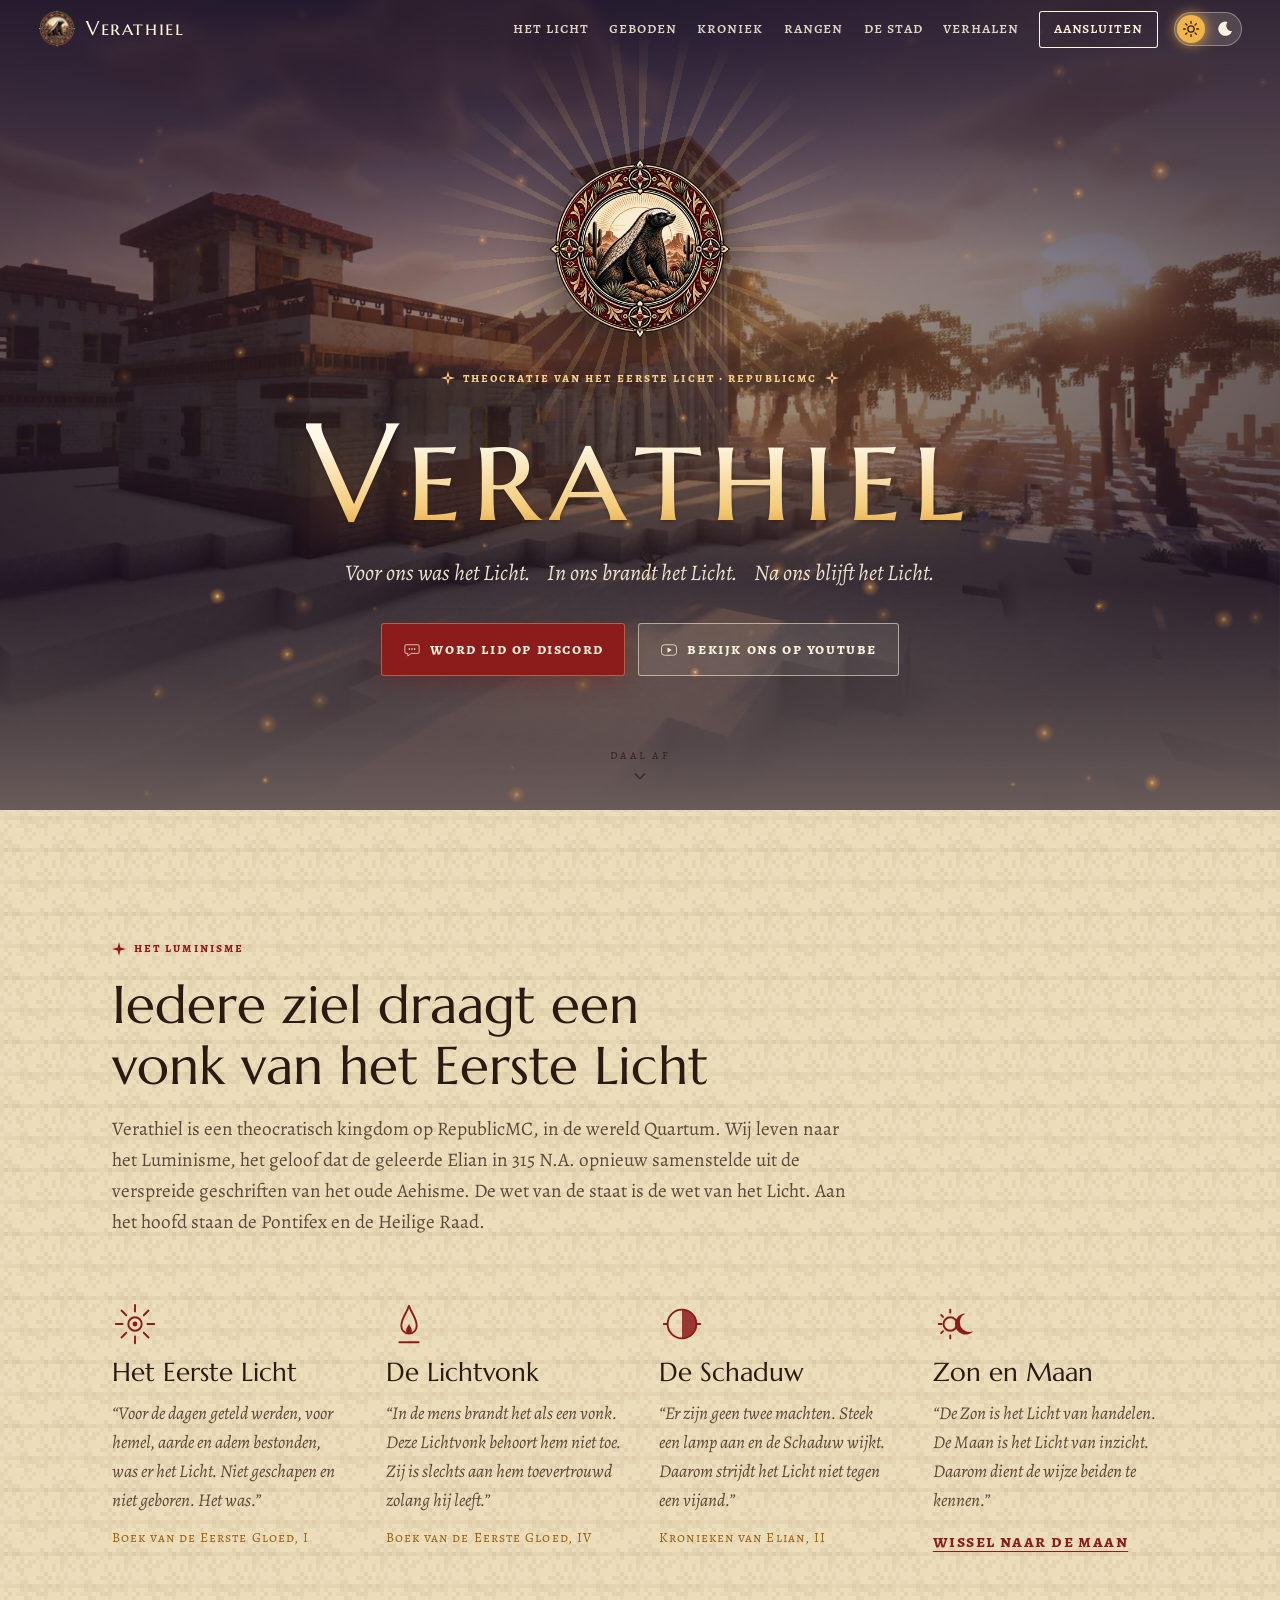
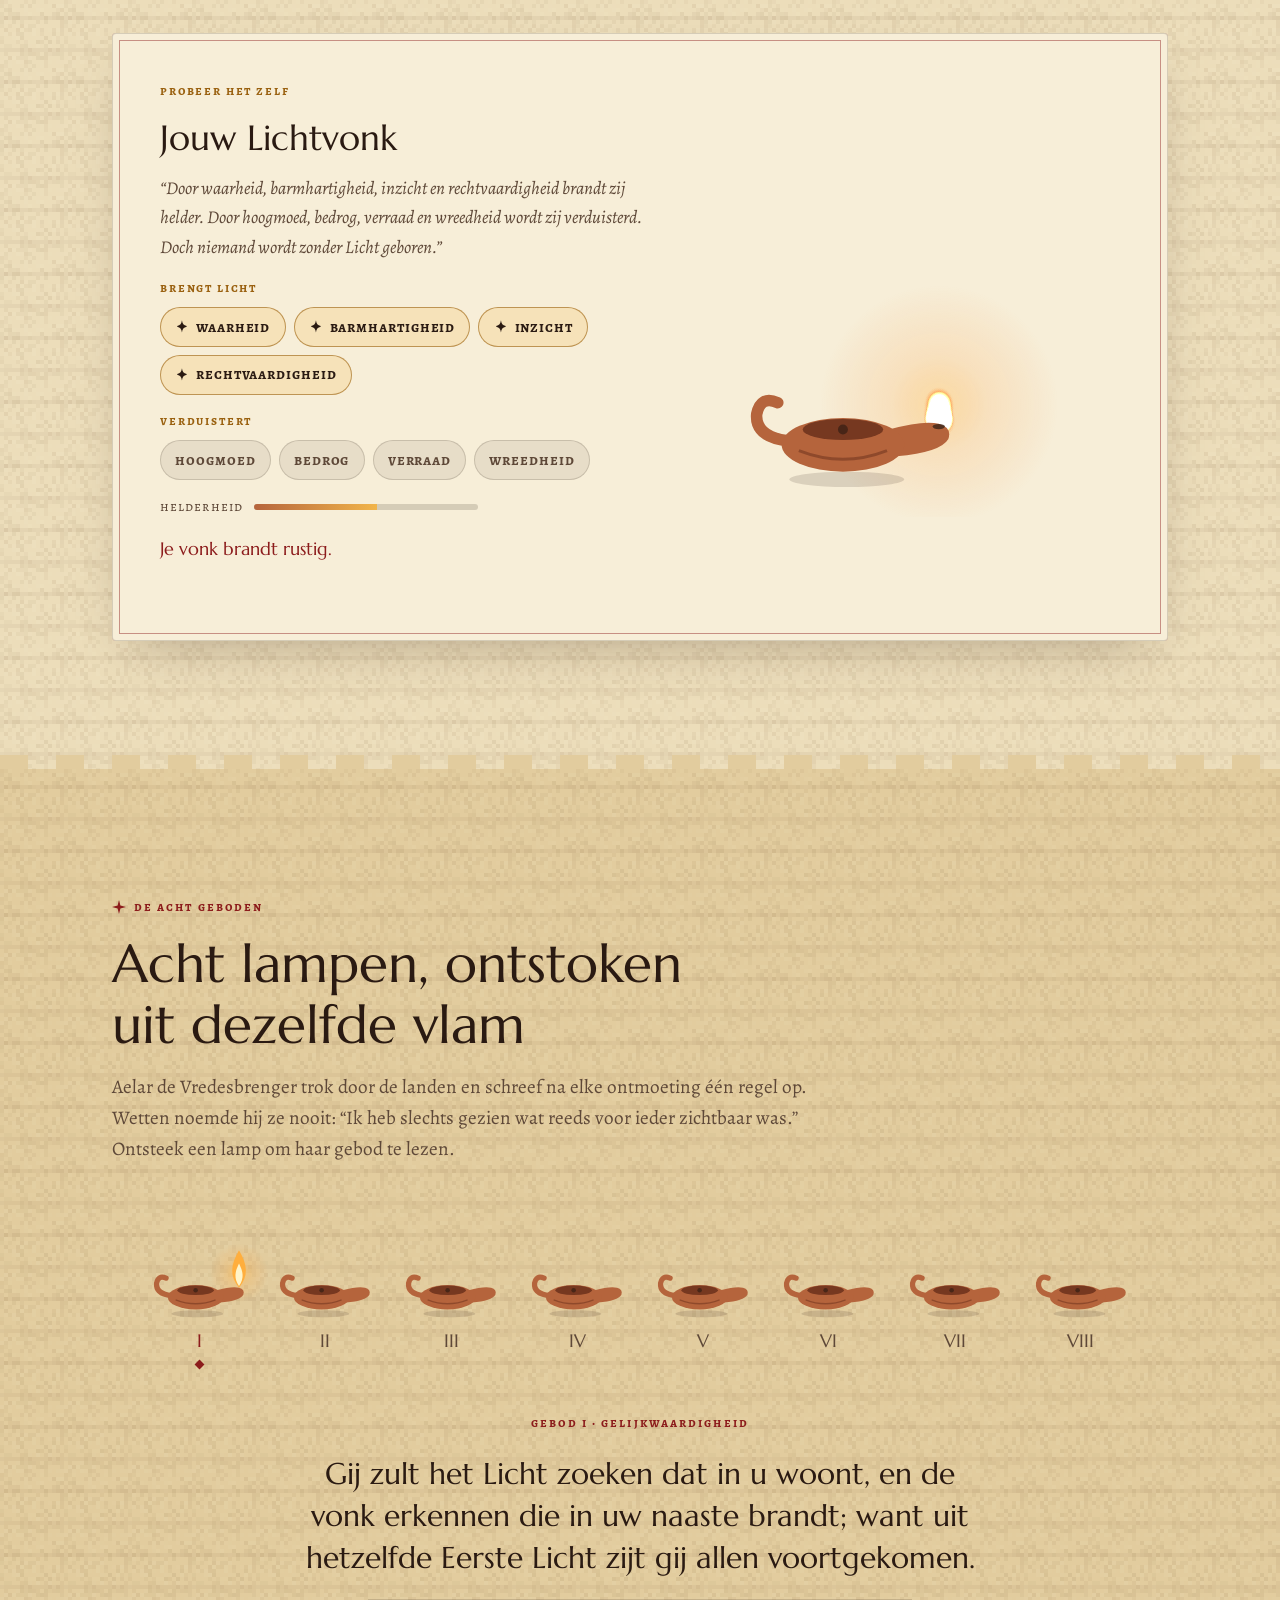
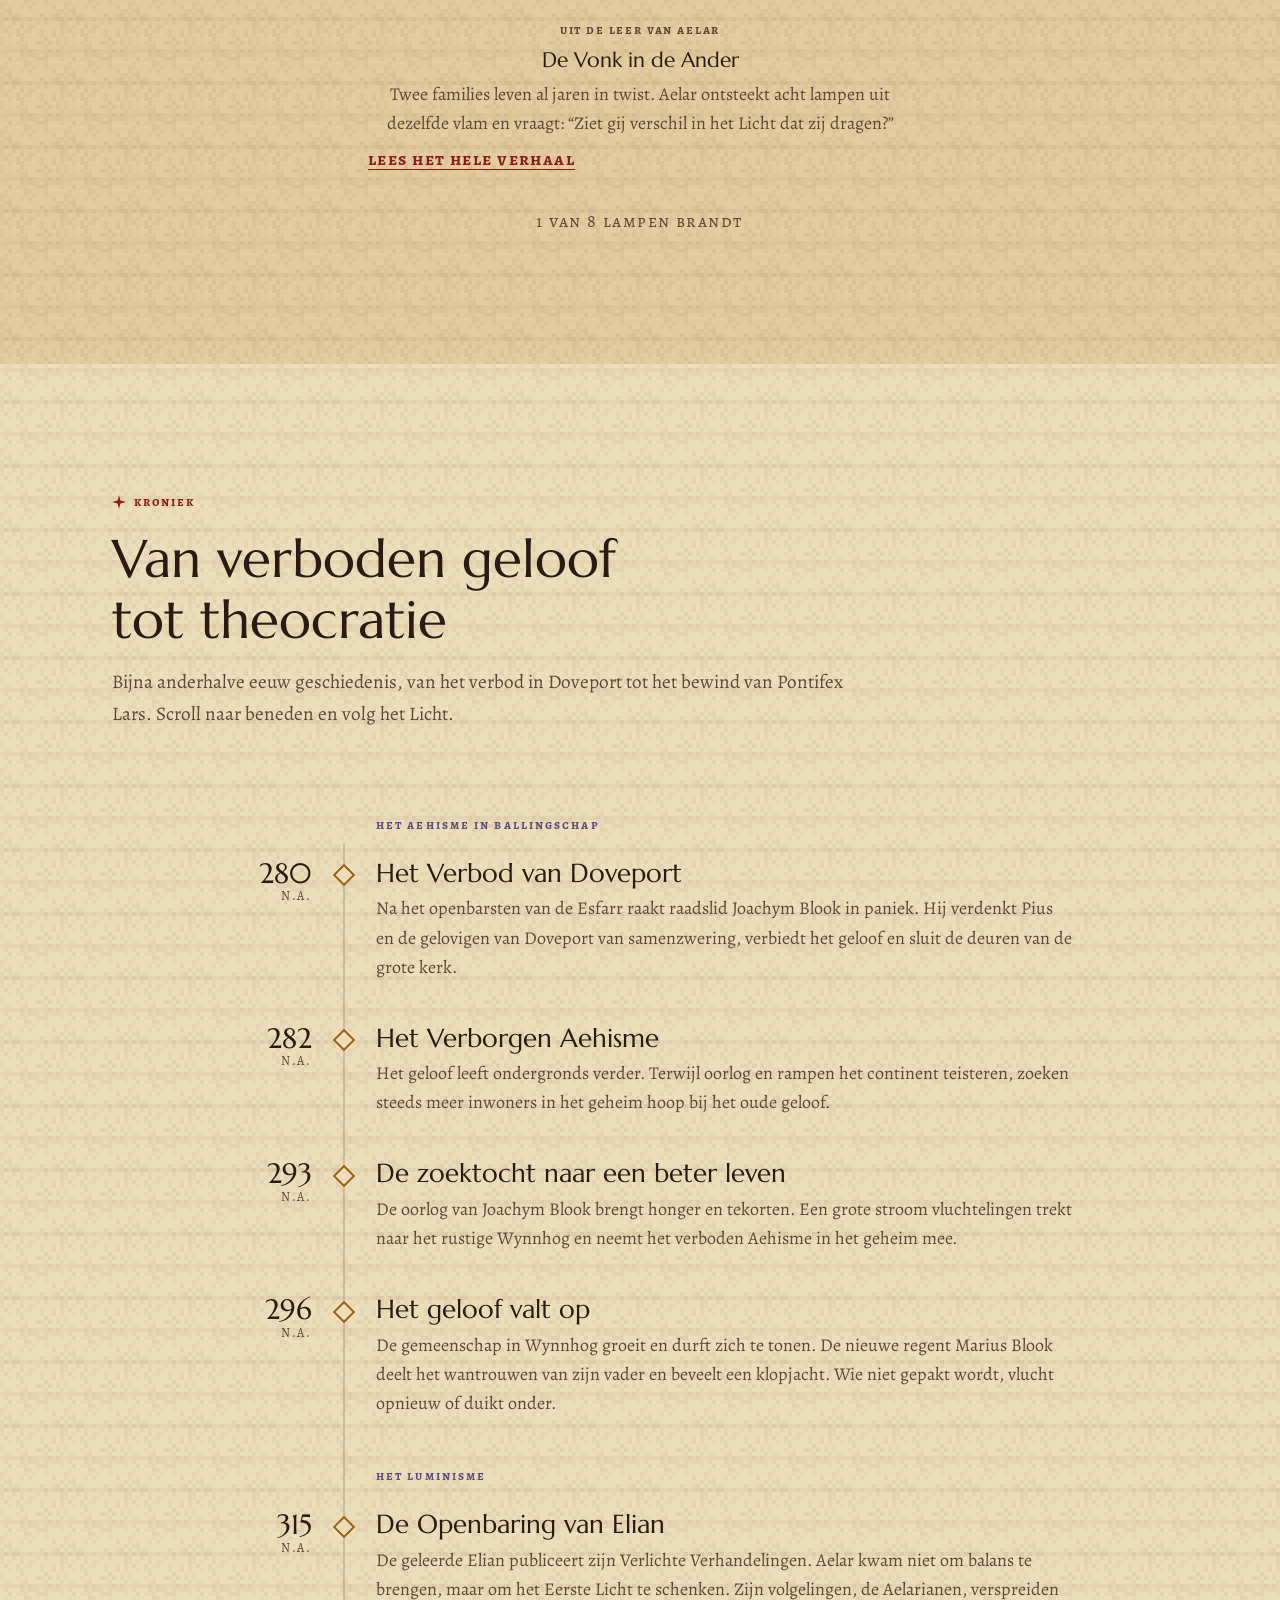
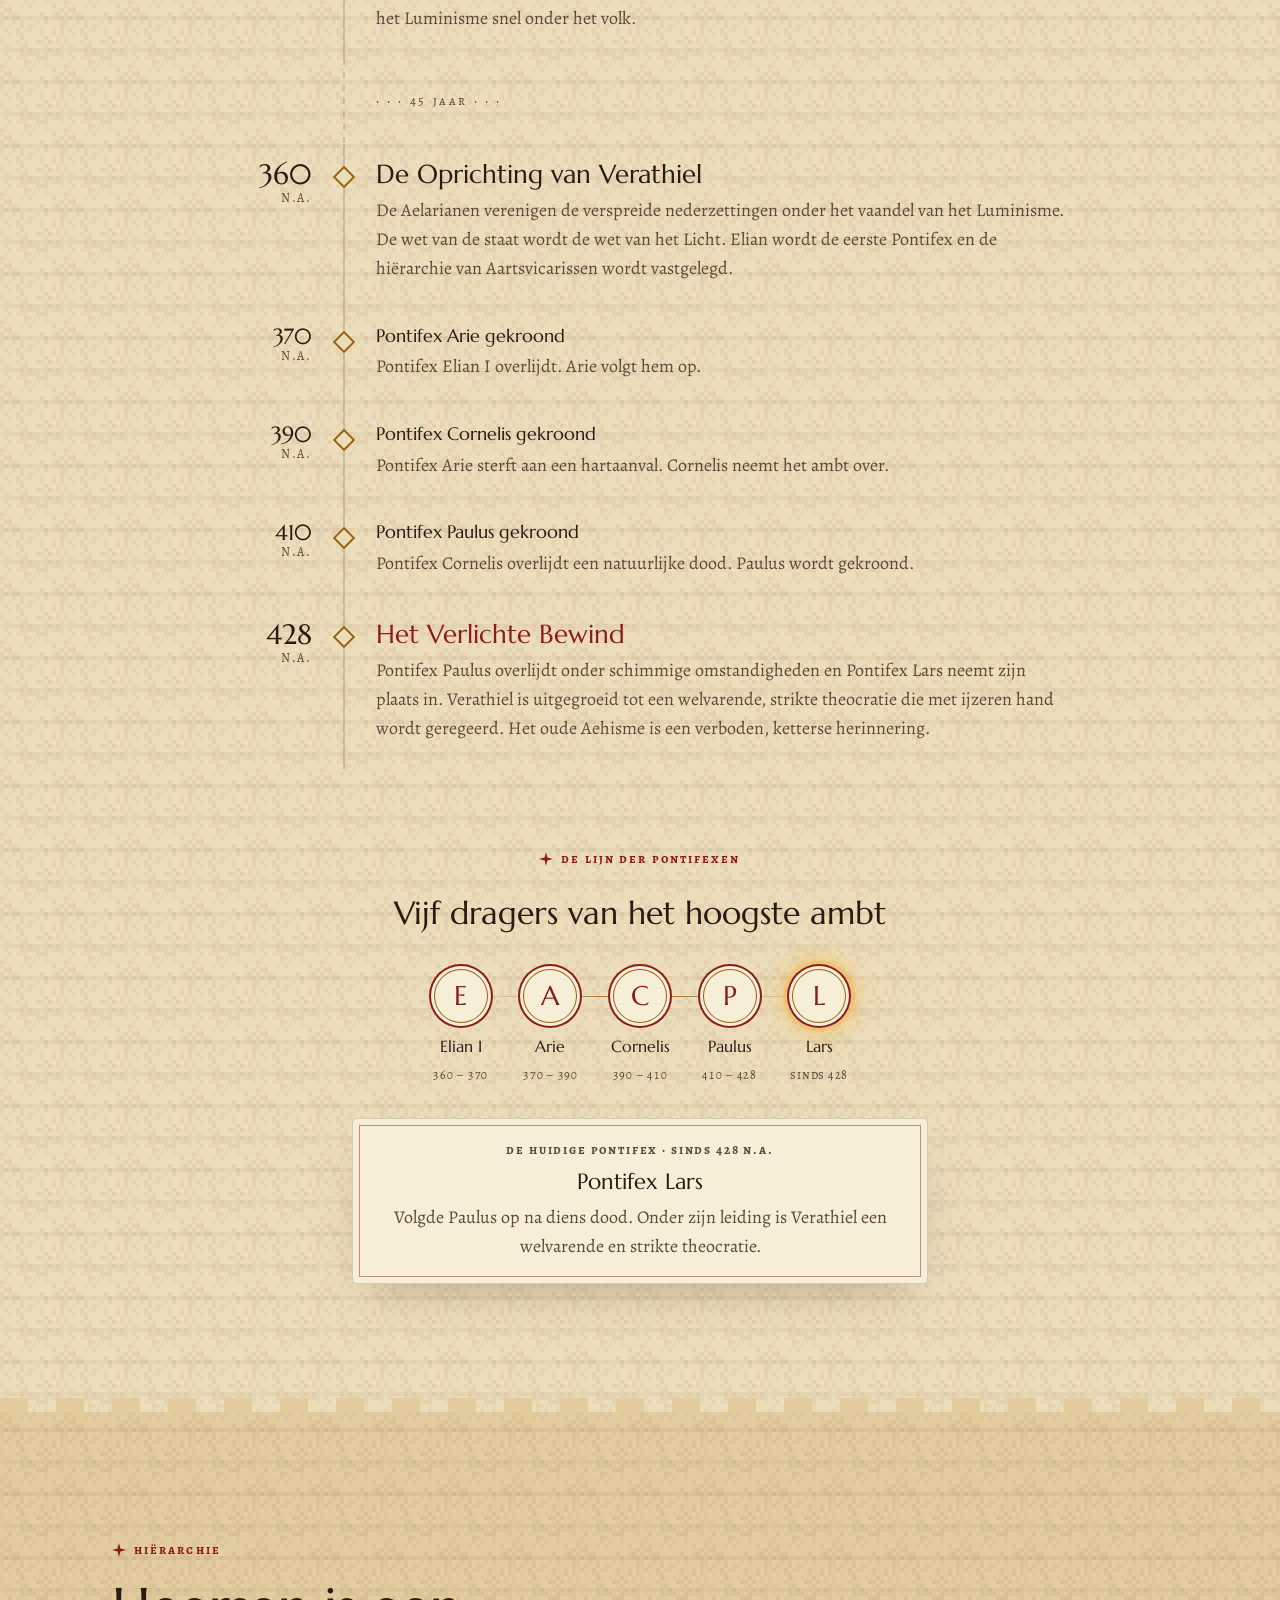
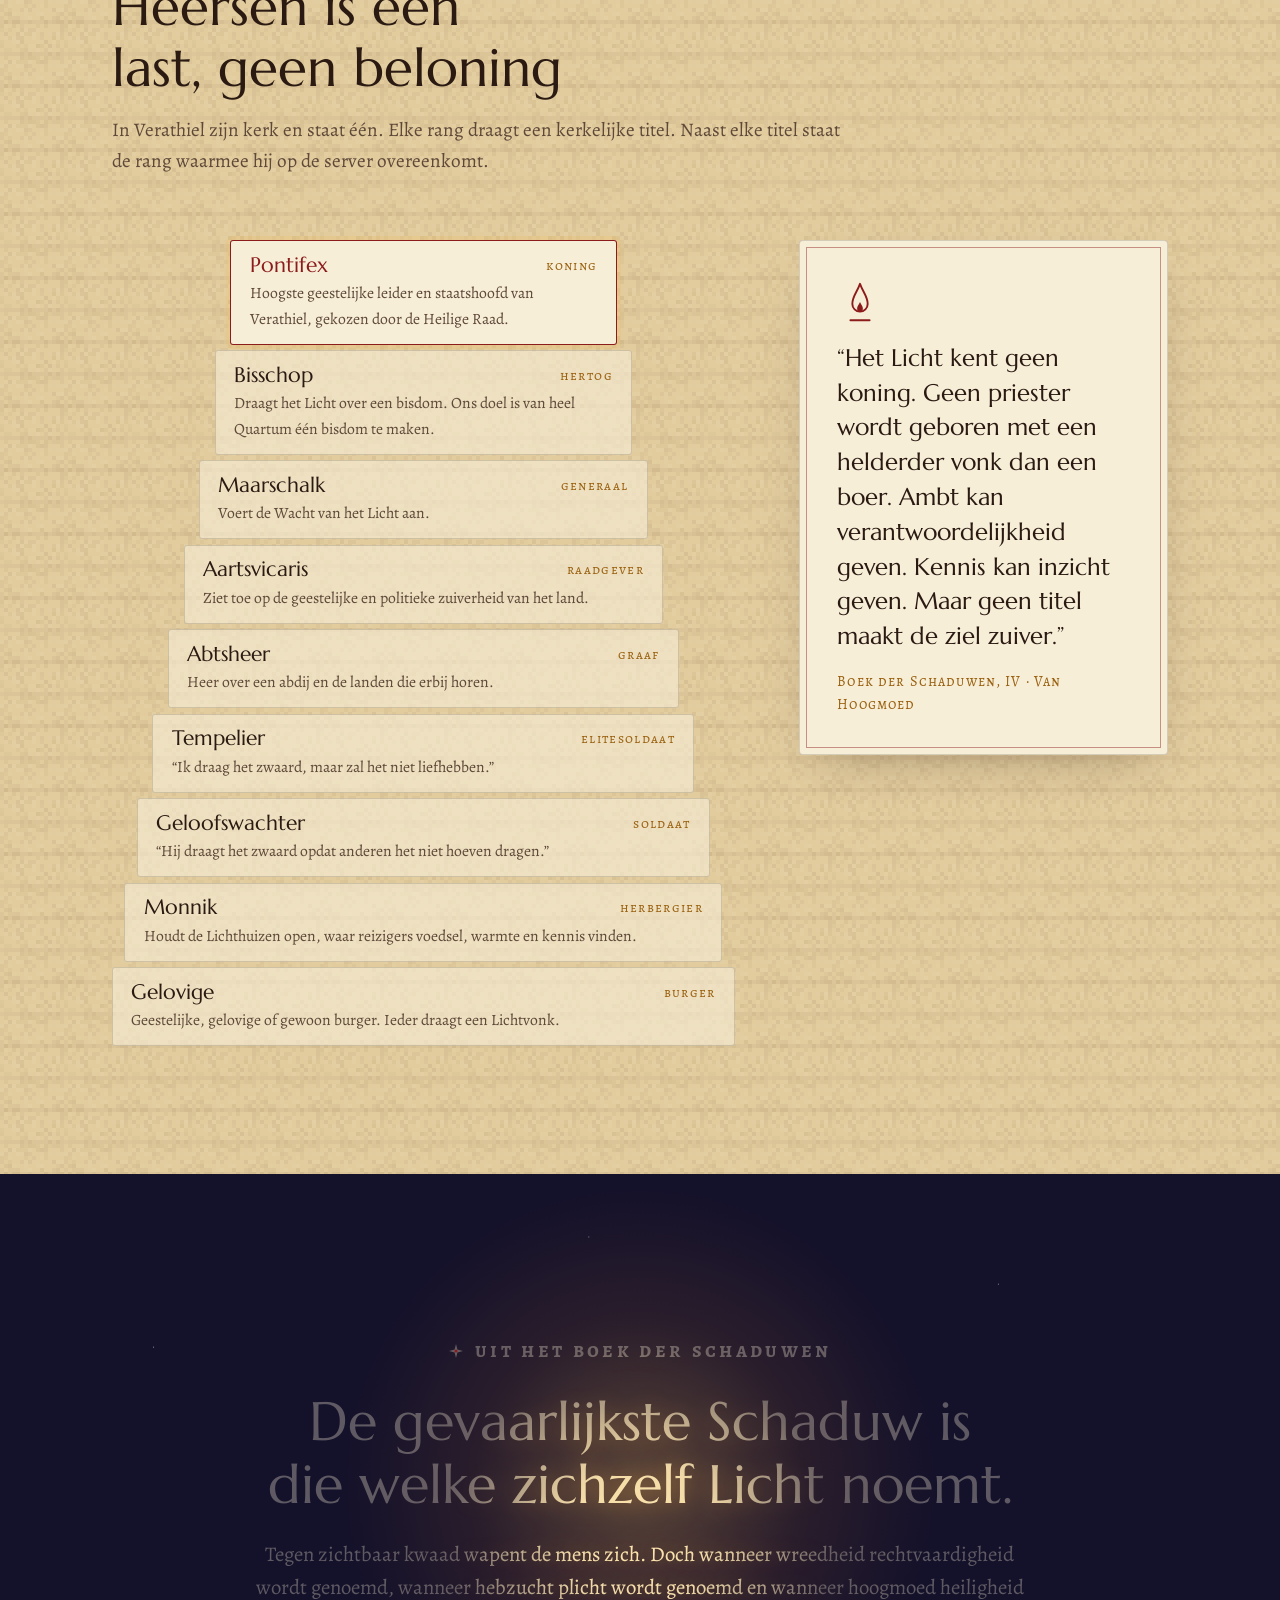
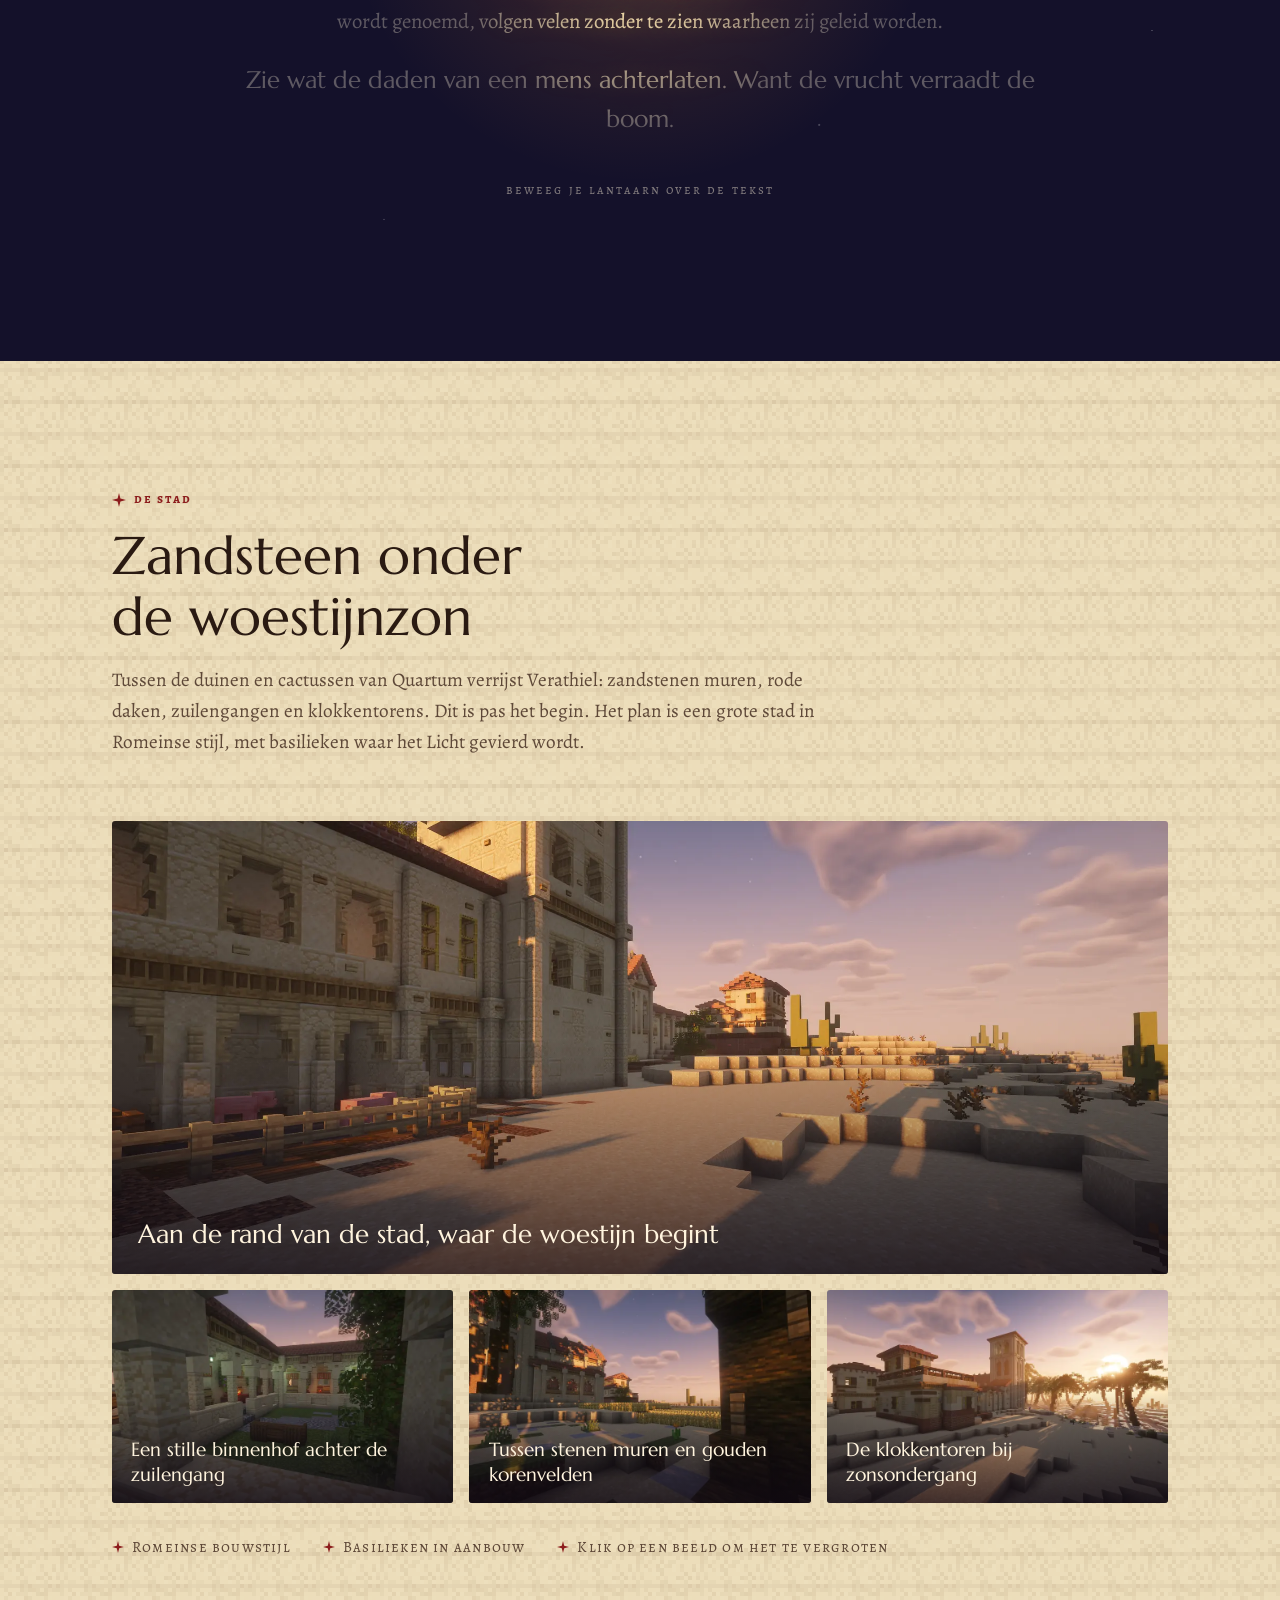
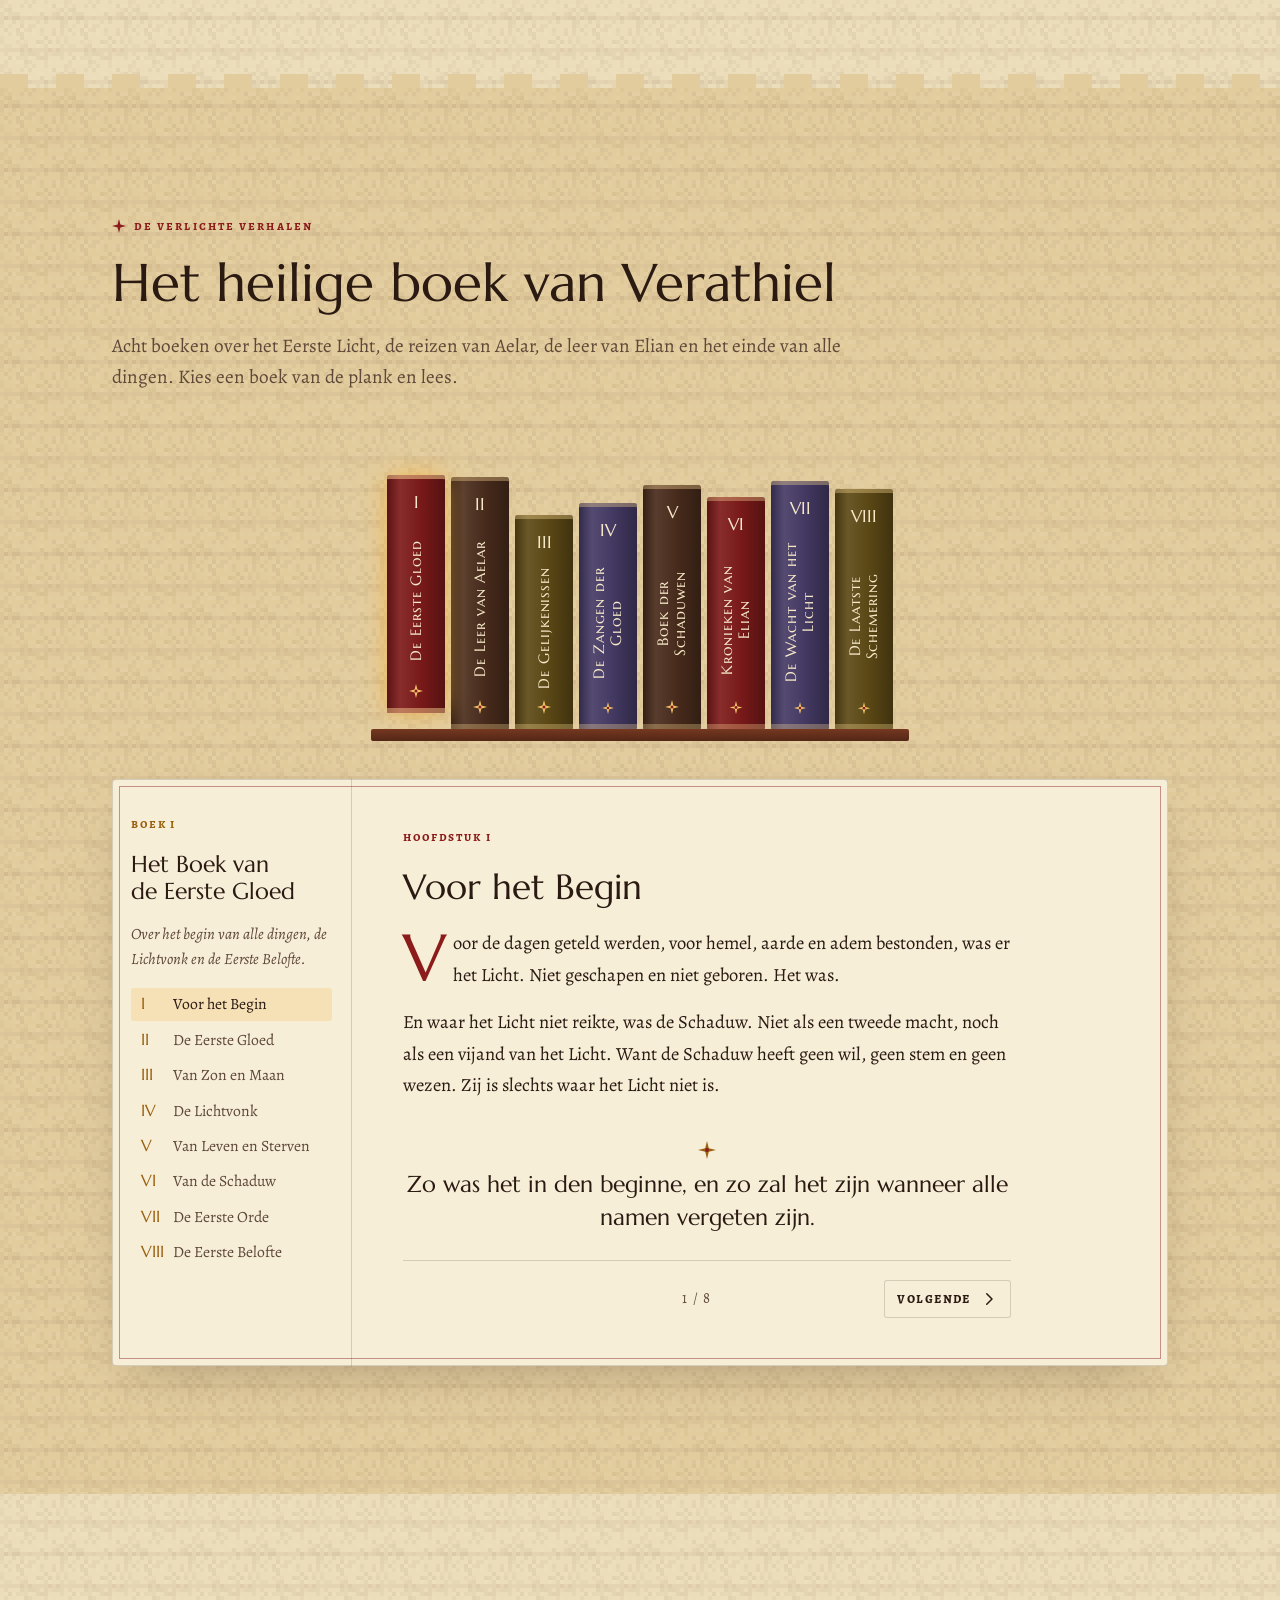
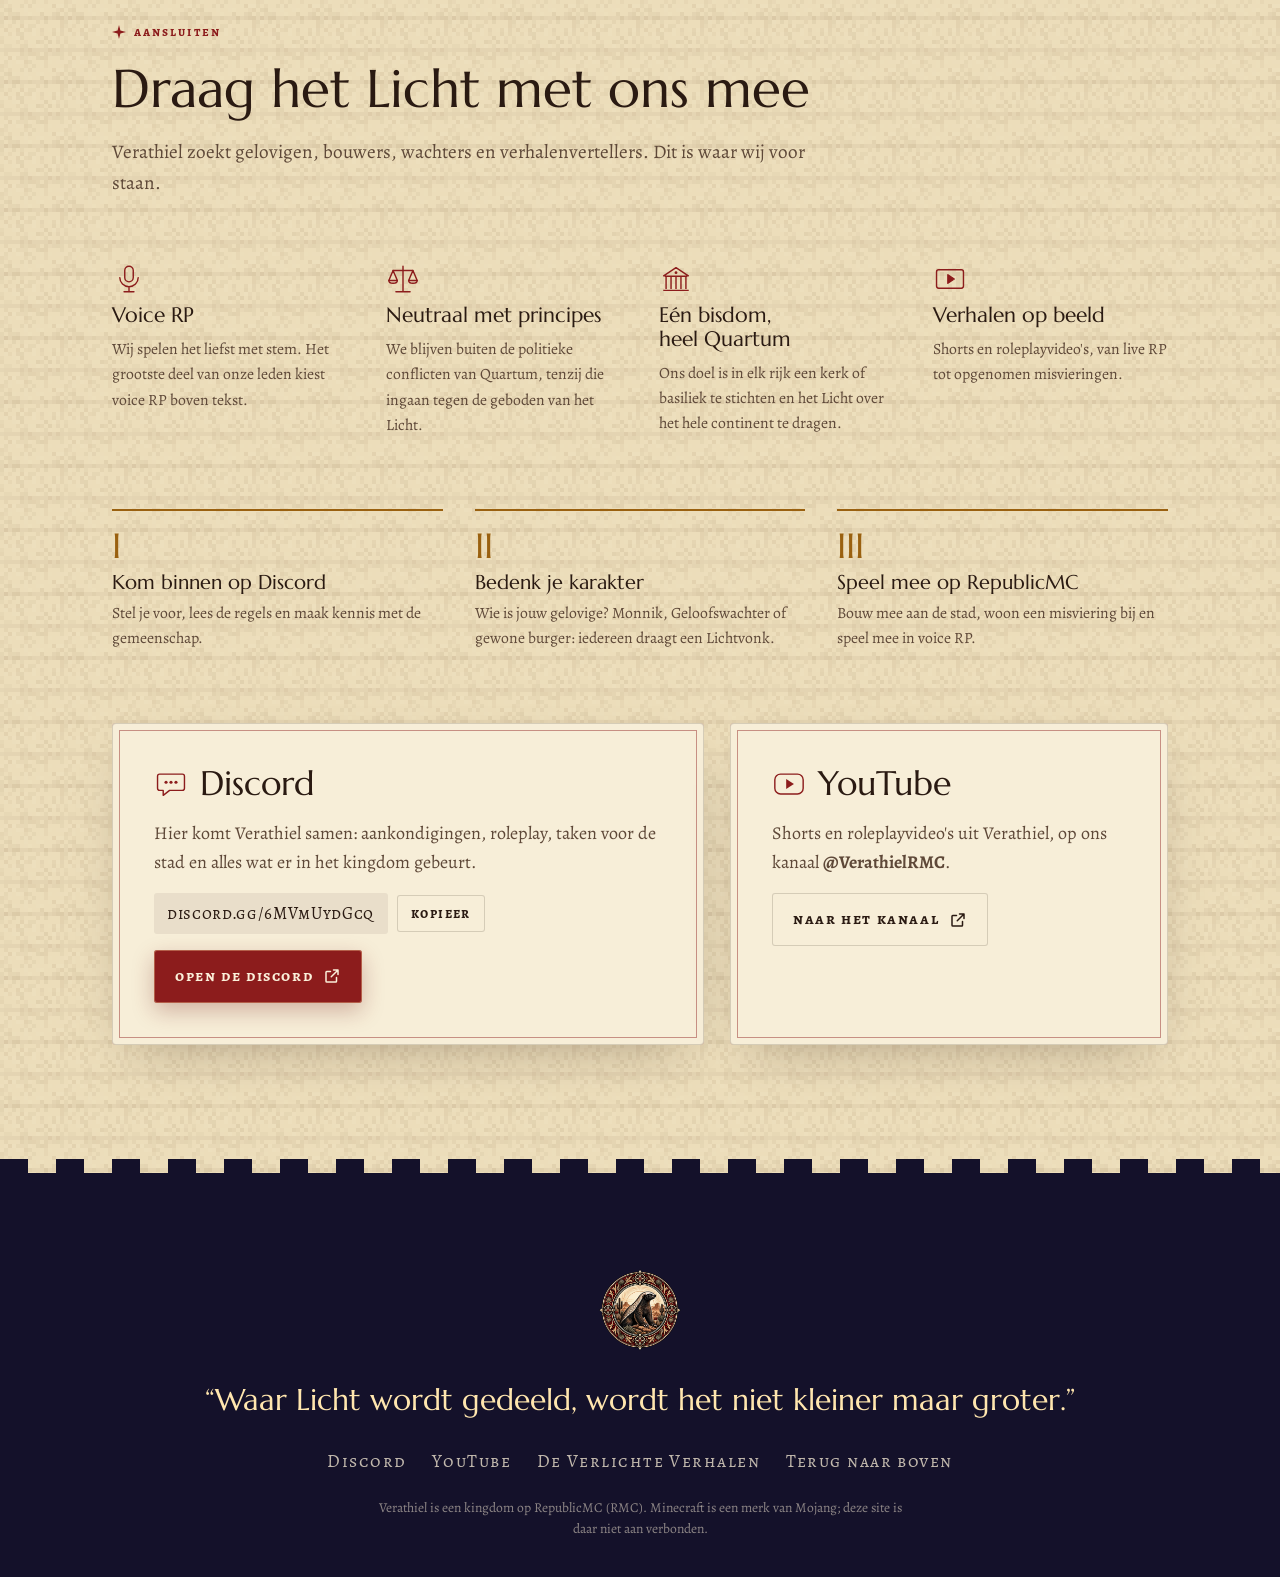
==== index.html @ bd9fcfd0 "init" ====
<!doctype html>
<html lang="nl">
<head>
<meta charset="utf-8">
<meta name="viewport" content="width=device-width, initial-scale=1, viewport-fit=cover">
<title>Verathiel</title>
<meta name="theme-color" content="#17132B">
<link rel="icon" type="image/png" href="img/favicon.png">
<link rel="apple-touch-icon" href="img/apple-touch-icon.png">
<!-- Voorbeeld bij het delen van de link (Discord, WhatsApp...).
     Discord heeft een volledig adres nodig: vervang "img/og.jpg" hieronder door
     bv. https://jouwnaam.github.io/verathiel/img/og.jpg zodra je site online staat. -->
<meta property="og:type" content="website">
<meta property="og:title" content="Verathiel">
<meta property="og:description" content="De theocratie van het Eerste Licht op RepublicMC. Voor ons was het Licht. In ons brandt het Licht. Na ons blijft het Licht.">
<meta property="og:image" content="img/og.jpg">
<meta name="twitter:card" content="summary_large_image">
<style>[hidden]{display:none!important}</style>
<meta name="description" content="Verathiel, de theocratie van het Eerste Licht op RepublicMC.">
<link rel="preconnect" href="https://fonts.googleapis.com">
<link rel="preconnect" href="https://fonts.gstatic.com" crossorigin>
<link rel="stylesheet" href="https://fonts.googleapis.com/css2?family=Alegreya:ital,wght@0,400;0,500;0,700;1,400;1,500&family=Alegreya+SC:wght@500;700&family=Marcellus&family=Marcellus+SC&display=swap">
<script>
  try { var t = localStorage.getItem('verathiel-thema'); if (t === 'dark' || t === 'light') document.documentElement.setAttribute('data-theme', t); } catch (e) {}
</script>
<style>
/* Layout: één lange pelgrimstocht door Verathiel. Volle breedte voor beelden, een tekstkolom van ~65 tekens,
   secties gescheiden door zandstenen kantelen en het kompasster-ornament uit het wapen.
   Zon (licht) = zandsteen in de middagzon; Maan (donker) = de paarse woestijnschemering uit de screenshots. */
:root{
  --zand:#ECDDBA;         /* pagina: zonverlicht zandsteen */
  --zand-2:#E2CC9E;       /* afwisselende sectie */
  --perkament:#F7EED8;    /* panelen en boeken */
  --inkt:#2A1A12;         /* tekst: omber */
  --inkt-zacht:#5E4838;
  --karmijn:#8C1C1C;      /* uit het wapen */
  --goud:#9A6110;         /* goud, leesbaar op zand */
  --gloed:#F2B54A;        /* lampenlicht (decoratief) */
  --schemer:#5D4E7B;      /* woestijnschemering */
  --klei:#B5643C;         /* terracotta lampen */
  --klei-donker:#763820;
  --lijn:rgba(42,26,18,.16);
  --knop:#8C1C1C;
  --knop-tekst:#FBF0DA;
  --straal:rgba(255,214,140,.24);
  --lc-a:0;
  --zm-x:0px;
  --zm-zon:#3A2208;
  --zm-maan:currentColor;

  /* altijd-donkere werelden (lantaarnsectie, voet, boekruggen) */
  --nacht:#14112A;
  --nacht-2:#1E1938;
  --nacht-inkt:#EEE4CF;
  --hero-inkt:#FFF4DE;
  --rug-1:#7E1A1A; --rug-2:#4A2C1C; --rug-3:#463B66; --rug-4:#5E4A16;
  --rug-inkt:#F6E8C8;

  --font-display:"Marcellus","Trajan Pro","Palatino Linotype",Georgia,serif;
  --font-sc:"Marcellus SC","Marcellus","Palatino Linotype",Georgia,serif;
  --font-body:"Alegreya","Palatino Linotype",Palatino,Georgia,serif;
  --font-label:"Alegreya SC","Alegreya","Palatino Linotype",Georgia,serif;

  --t-hero:clamp(3.4rem, 11vw, 8.6rem);
  --t-h2:clamp(2rem, 4.4vw, 3.3rem);
  --t-h3:clamp(1.35rem, 2vw, 1.6rem);
  --t-body:1.125rem;
  --t-klein:.98rem;
  --t-label:.82rem;
}
@media (prefers-color-scheme: dark){
  :root:not([data-theme="light"]){
    --zand:#17132B; --zand-2:#1F1A37; --perkament:#26203F;
    --inkt:#EEE4CF; --inkt-zacht:#BBB0CC;
    --karmijn:#E5705F; --goud:#F0B650; --gloed:#F6C25E; --schemer:#B3A5DA;
    --klei:#C9784F; --klei-donker:#8E4A2C;
    --lijn:rgba(238,228,207,.14);
    --knop:#A12C24; --knop-tekst:#FFF1DC;
    --straal:rgba(214,218,255,.17);
    --lc-a:.13; --zm-x:32px; --zm-zon:currentColor; --zm-maan:#2A1A12;
    color-scheme:dark;
  }
}
:root[data-theme="dark"]{
  --zand:#17132B; --zand-2:#1F1A37; --perkament:#26203F;
  --inkt:#EEE4CF; --inkt-zacht:#BBB0CC;
  --karmijn:#E5705F; --goud:#F0B650; --gloed:#F6C25E; --schemer:#B3A5DA;
  --klei:#C9784F; --klei-donker:#8E4A2C;
  --lijn:rgba(238,228,207,.14);
  --knop:#A12C24; --knop-tekst:#FFF1DC;
  --straal:rgba(214,218,255,.17);
  --lc-a:.13; --zm-x:32px; --zm-zon:currentColor; --zm-maan:#2A1A12;
  color-scheme:dark;
}

*,*::before,*::after{box-sizing:border-box}
html{scroll-behavior:smooth;scroll-padding-top:84px;overflow-x:clip}
body{
  margin:0;overflow-x:clip;
  background-color:var(--zand);background-image:var(--textuur,none);background-size:64px 64px;image-rendering:pixelated;
  color:var(--inkt);font-family:var(--font-body);font-size:var(--t-body);line-height:1.62;
  -webkit-font-smoothing:antialiased;text-rendering:optimizeLegibility;
  transition:background-color .6s ease,color .6s ease;
}
img,canvas,svg{image-rendering:auto}
img{max-width:100%;display:block}
a{color:inherit}
button{font:inherit;color:inherit}
:focus-visible{outline:2px solid var(--goud);outline-offset:3px}
h1,h2,h3,h4{font-family:var(--font-display);font-weight:400;line-height:1.15;margin:0;text-wrap:balance}
p{margin:0}
.binnen{max-width:72rem;margin-inline:auto;padding-inline:clamp(16px,4vw,48px)}
.vh{position:absolute;width:1px;height:1px;overflow:hidden;clip:rect(0 0 0 0);white-space:nowrap}

/* ---------- kleine bouwstenen ---------- */
.eyebrow{display:inline-flex;align-items:center;gap:.6em;font-family:var(--font-label);font-weight:700;font-size:var(--t-label);letter-spacing:.16em;text-transform:lowercase;color:var(--karmijn)}
.eyebrow svg{width:14px;height:14px;flex:none}
.kop{display:grid;gap:1rem;max-width:46rem;margin-bottom:clamp(2.5rem,5vw,4rem)}
.kop h2{font-size:var(--t-h2)}
.intro{font-size:1.2rem;color:var(--inkt-zacht);max-width:40em}
.label{font-family:var(--font-label);font-weight:700;font-size:var(--t-label);letter-spacing:.14em;text-transform:lowercase;color:var(--goud)}

.sectie{position:relative;padding-block:clamp(4.5rem,10vw,8rem)}
.sectie-alt{background-color:var(--zand-2);background-image:var(--textuur,none);background-size:64px 64px;transition:background-color .6s ease}
.sectie-alt::before{ /* zandstenen kantelen */
  content:"";position:absolute;left:0;right:0;top:-14px;height:14px;
  background:repeating-linear-gradient(90deg,var(--zand-2) 0 28px,transparent 28px 56px);
  transition:background .6s ease;
}

.knoppen{display:flex;flex-wrap:wrap;gap:.8rem;justify-content:center}
.knop{display:inline-flex;align-items:center;gap:.6em;padding:.85em 1.35em;font-family:var(--font-label);font-weight:700;font-size:1rem;letter-spacing:.1em;text-transform:lowercase;text-decoration:none;border:0;border-radius:3px;cursor:pointer;transition:transform .2s ease,box-shadow .25s ease,background-color .25s ease}
.knop svg{width:18px;height:18px;flex:none}
.knop-primair{background:var(--knop);color:var(--knop-tekst);box-shadow:inset 0 0 0 1px rgba(255,220,160,.35),0 8px 22px rgba(110,20,20,.28)}
.knop-primair:hover{transform:translateY(-2px);box-shadow:inset 0 0 0 1px rgba(255,220,160,.5),0 10px 30px rgba(242,181,74,.38)}
.knop-glas{background:rgba(255,244,222,.08);color:var(--hero-inkt);box-shadow:inset 0 0 0 1px rgba(255,244,222,.55);backdrop-filter:blur(4px)}
.knop-glas:hover{background:rgba(255,244,222,.16);transform:translateY(-2px)}
.knop-lijn{background:transparent;color:var(--inkt);box-shadow:inset 0 0 0 1px var(--lijn)}
.knop-lijn:hover{box-shadow:inset 0 0 0 1px var(--goud);color:var(--goud)}
.knop-klein{padding:.5em .95em;font-size:.9rem}

.ornament{display:flex;align-items:center;gap:1rem;color:var(--goud);justify-content:center}
.ornament::before,.ornament::after{content:"";height:1px;flex:1;max-width:9rem;background:linear-gradient(90deg,transparent,currentColor)}
.ornament::after{background:linear-gradient(270deg,transparent,currentColor)}
.ornament svg{width:18px;height:18px}

/* ---------- navigatie ---------- */
.nav{position:fixed;inset:0 0 auto 0;z-index:50;display:flex;align-items:center;gap:1rem;
  padding:calc(env(safe-area-inset-top,0px) + .65rem) clamp(16px,3vw,40px) .65rem;color:var(--hero-inkt);
  transition:background-color .35s ease,box-shadow .35s ease,color .35s ease}
.nav.is-vast,.nav.menu-open{background:color-mix(in srgb,var(--zand) 90%,transparent);backdrop-filter:blur(10px);-webkit-backdrop-filter:blur(10px);box-shadow:0 1px 0 var(--lijn);color:var(--inkt)}
.nav-merk{display:flex;align-items:center;gap:.6rem;text-decoration:none;font-family:var(--font-sc);font-size:1.25rem;letter-spacing:.08em;margin-right:auto}
.nav-merk img{width:38px;height:38px}
.nav-links{display:flex;align-items:center;gap:clamp(.6rem,1.6vw,1.5rem)}
.nav-links a{font-family:var(--font-label);font-weight:500;font-size:1rem;letter-spacing:.06em;text-transform:lowercase;text-decoration:none;opacity:.85;position:relative;padding-block:.3rem}
.nav-links a::after{content:"";position:absolute;left:50%;bottom:-2px;width:5px;height:5px;background:var(--gloed);transform:translateX(-50%) rotate(45deg) scale(0);transition:transform .25s ease}
.nav-links a:hover,.nav-links a.actief{opacity:1}
.nav-links a.actief::after{transform:translateX(-50%) rotate(45deg) scale(1)}
.nav-links .nav-cta{padding:.35rem .9rem;border-radius:3px;box-shadow:inset 0 0 0 1px currentColor;opacity:1}
.nav-links .nav-cta::after{display:none}
.zonmaan{position:relative;flex:none;width:68px;height:34px;border-radius:999px;border:0;cursor:pointer;
  background:color-mix(in srgb,currentColor 14%,transparent);box-shadow:inset 0 0 0 1px color-mix(in srgb,currentColor 35%,transparent);
  display:flex;align-items:center;justify-content:space-between;padding:0 8px}
.zonmaan svg{width:18px;height:18px;position:relative;z-index:1}
.zonmaan .zm-knop{position:absolute;top:3px;left:3px;width:28px;height:28px;border-radius:50%;background:var(--gloed);box-shadow:0 0 14px var(--gloed);transform:translateX(var(--zm-x));transition:transform .45s cubic-bezier(.5,1.6,.4,1),background-color .4s}
.zonmaan .zm-zon{color:var(--zm-zon)}
.zonmaan .zm-maan{color:var(--zm-maan)}
.nav-menu{display:none;flex:none;background:none;border:0;cursor:pointer;padding:.4rem;font-family:var(--font-label);font-weight:700;letter-spacing:.1em;text-transform:lowercase;align-items:center;gap:.45rem}
.nav-menu span{display:block;width:20px;height:2px;background:currentColor;box-shadow:0 6px 0 currentColor,0 -6px 0 currentColor}
@media (max-width:900px){
  .nav-menu{display:inline-flex}
  .nav-links{position:absolute;top:100%;left:0;right:0;flex-direction:column;align-items:stretch;gap:0;background:var(--perkament);color:var(--inkt);box-shadow:0 12px 30px rgba(0,0,0,.18);padding:.5rem clamp(16px,3vw,40px) 1rem;display:none}
  .nav.menu-open .nav-links{display:flex}
  .nav-links a{padding:.8rem 0;border-bottom:1px solid var(--lijn);font-size:1.1rem}
  .nav-links a::after{display:none}
  .nav-links .nav-cta{margin-top:.8rem;text-align:center;border-bottom:0}
}

/* ---------- hero ---------- */
.hero{position:relative;isolation:isolate;overflow:hidden;min-height:clamp(600px,90vh,940px);display:grid;place-items:center;text-align:center;color:var(--hero-inkt);padding:7.5rem 16px 6rem}
.hero-beeld{position:absolute;inset:-4% 0 0 0;width:100%;height:108%;object-fit:cover;object-position:62% 45%;z-index:-3;animation:heroIn 2.6s cubic-bezier(.2,.7,.2,1) both;will-change:transform}
.hero-waas{position:absolute;inset:0;z-index:-2;background:
  radial-gradient(ellipse 70% 55% at 50% 48%,rgba(24,12,30,.2),rgba(24,12,30,.62) 80%),
  linear-gradient(to bottom,rgba(20,14,34,.6) 0%,rgba(20,14,34,.12) 32%,rgba(20,14,34,.3) 72%,var(--zand) 100%)}
.vonken{position:absolute;inset:0;width:100%;height:100%;z-index:-1;pointer-events:none}
.hero-inhoud{display:grid;justify-items:center;gap:1.1rem;max-width:56rem}
.medaillon{position:relative;width:clamp(128px,17vw,186px);aspect-ratio:1;margin-bottom:.4rem;animation:rijs 1.4s .2s cubic-bezier(.2,.8,.2,1) both}
.medaillon img{position:relative;width:100%;height:100%;filter:drop-shadow(0 12px 28px rgba(0,0,0,.55))}
.stralen{position:absolute;inset:-75%;border-radius:50%;background:repeating-conic-gradient(from 0deg,var(--straal) 0deg 2.5deg,transparent 2.5deg 11deg);
  -webkit-mask:radial-gradient(circle,#000 22%,transparent 68%);mask:radial-gradient(circle,#000 22%,transparent 68%);animation:draai 120s linear infinite;pointer-events:none}
.hero .eyebrow{color:#F6CF8A;animation:rijs 1.2s .45s ease both}
.hero .eyebrow svg{color:#F6CF8A}
@media (max-width:520px){.hero .eyebrow{text-align:center;justify-content:center}.hero .eyebrow svg{display:none}}
.hero h1{font-family:var(--font-sc);font-size:var(--t-hero);letter-spacing:.06em;line-height:.95;color:#FFF1D2;
  filter:drop-shadow(0 4px 24px rgba(255,170,70,.35)) drop-shadow(0 2px 2px rgba(0,0,0,.35))}
.hero h1 span{display:inline-block;background:linear-gradient(180deg,#FFF8E8 25%,#F4CB78 78%,#E09A3C 100%);-webkit-background-clip:text;background-clip:text;color:transparent;animation:letter 1.1s cubic-bezier(.2,.8,.2,1) both;animation-delay:calc(.55s + var(--i) * .07s)}
.hero-gebed{display:flex;flex-wrap:wrap;justify-content:center;gap:.25em .7em;font-style:italic;font-size:clamp(1.1rem,2.2vw,1.4rem);color:rgba(255,244,222,.9)}
.hero-gebed span{animation:rijs 1.2s ease both}
.hero-gebed span:nth-child(1){animation-delay:1.1s}.hero-gebed span:nth-child(2){animation-delay:1.35s}.hero-gebed span:nth-child(3){animation-delay:1.6s}
.hero .knoppen{margin-top:.9rem;animation:rijs 1.2s 1.8s ease both}
.daal{position:absolute;left:50%;bottom:1.6rem;transform:translateX(-50%);display:grid;justify-items:center;gap:.2rem;font-family:var(--font-label);font-size:.8rem;letter-spacing:.18em;text-transform:lowercase;text-decoration:none;color:var(--inkt);opacity:.75}
.daal svg{width:16px;height:16px;animation:zweef 2.2s ease-in-out infinite}
@keyframes heroIn{from{transform:scale(1.12)}to{transform:scale(1)}}
@keyframes rijs{from{opacity:.25;transform:translateY(14px)}to{opacity:1;transform:none}}
@keyframes letter{from{opacity:.2;transform:translateY(.35em);filter:blur(4px)}to{opacity:1;transform:none;filter:none}}
@keyframes draai{to{transform:rotate(360deg)}}
@keyframes zweef{50%{transform:translateY(5px)}}

/* ---------- het licht ---------- */
.pijlers{display:grid;grid-template-columns:repeat(auto-fit,minmax(min(100%,13.5rem),1fr));gap:clamp(1.8rem,3vw,2.6rem);margin-bottom:clamp(3rem,6vw,5rem)}
.pijler{display:grid;gap:.7rem;align-content:start;min-width:0}
.pijler-icoon{width:46px;height:46px;color:var(--karmijn)}
.pijler h3{font-size:var(--t-h3)}
.pijler blockquote{margin:0;font-style:italic;color:var(--inkt-zacht)}
.pijler .bron{font-family:var(--font-label);font-size:.85rem;letter-spacing:.08em;color:var(--goud)}
.tekstknop{background:none;border:0;padding:0;cursor:pointer;font-family:var(--font-label);font-weight:700;letter-spacing:.08em;text-transform:lowercase;color:var(--karmijn);text-decoration:underline;text-underline-offset:4px;text-decoration-thickness:1px;justify-self:start}
.tekstknop:hover{color:var(--goud)}

.kader{background:var(--perkament);border-radius:4px;box-shadow:inset 0 0 0 1px var(--lijn),inset 0 0 0 7px var(--perkament),inset 0 0 0 8px color-mix(in srgb,var(--karmijn) 45%,transparent),0 20px 50px -24px rgba(40,20,10,.35);transition:background-color .6s ease}
.vonk{display:grid;grid-template-columns:minmax(0,1.1fr) minmax(0,.9fr);gap:clamp(1.5rem,4vw,3rem);padding:clamp(1.6rem,4vw,3rem);align-items:center}
.vonk-tekst{display:grid;gap:1rem;min-width:0}
.vonk-tekst h3{font-size:clamp(1.6rem,3vw,2.2rem)}
.vonk-citaat{font-style:italic;color:var(--inkt-zacht)}
.vonk-groep{display:grid;gap:.5rem}
.chips{display:flex;flex-wrap:wrap;gap:.5rem}
.chip{border:0;cursor:pointer;padding:.5em 1em;border-radius:999px;font-family:var(--font-label);font-weight:700;letter-spacing:.06em;font-size:.95rem;text-transform:lowercase;display:inline-flex;align-items:center;gap:.45em;transition:transform .15s ease,background-color .2s,box-shadow .2s}
.chip:active{transform:scale(.95)}
.chip svg{width:14px;height:14px}
.chip-deugd{background:color-mix(in srgb,var(--gloed) 22%,transparent);color:var(--inkt);box-shadow:inset 0 0 0 1px color-mix(in srgb,var(--goud) 60%,transparent)}
.chip-deugd:hover{background:color-mix(in srgb,var(--gloed) 40%,transparent)}
.chip-zonde{background:color-mix(in srgb,var(--inkt) 8%,transparent);color:var(--inkt-zacht);box-shadow:inset 0 0 0 1px var(--lijn)}
.chip-zonde:hover{background:color-mix(in srgb,var(--inkt) 15%,transparent)}
.vonk-status{min-height:3.2em;font-family:var(--font-display);font-size:1.15rem;color:var(--karmijn)}
.vonk-beeld{position:relative;height:clamp(280px,34vw,360px);min-width:0}
.vonk-beeld canvas{position:absolute;inset:0;width:100%;height:100%}
.vonk-lamp{position:absolute;left:50%;bottom:6%;width:min(62%,230px);transform:translateX(-78%)}
@media (max-width:820px){.vonk{grid-template-columns:minmax(0,1fr)}.vonk-beeld{height:280px;order:-1}}
.meter{display:flex;align-items:center;gap:.7rem;font-family:var(--font-label);font-size:.85rem;letter-spacing:.08em;color:var(--inkt-zacht)}
.meter-balk{flex:1;max-width:14rem;height:6px;border-radius:3px;background:var(--lijn);overflow:hidden}
.meter-balk i{display:block;height:100%;width:55%;background:linear-gradient(90deg,var(--klei),var(--gloed));transition:width .5s ease}

/* ---------- lampen / geboden ---------- */
.lampen{display:grid;grid-template-columns:repeat(8,minmax(0,1fr));gap:clamp(.3rem,1.2vw,1rem);max-width:62rem;margin:0 auto 2.2rem}
.lamp{background:none;border:0;cursor:pointer;padding:.3rem .2rem .6rem;display:grid;justify-items:center;gap:.35rem;border-radius:6px;position:relative}
.lamp svg{width:100%;max-width:118px;overflow:visible}
.lamp .nr{font-family:var(--font-display);font-size:1.15rem;color:var(--inkt-zacht);transition:color .3s}
.lamp::after{content:"";width:7px;height:7px;background:var(--karmijn);transform:rotate(45deg) scale(0);transition:transform .25s ease}
.lamp[aria-selected="true"]::after{transform:rotate(45deg) scale(1)}
.lamp[aria-selected="true"] .nr{color:var(--karmijn)}
.lamp:hover .lichaam{transform:translateY(-3px)}
.lichaam{transition:transform .25s ease}
.l-klei{fill:var(--klei);transition:fill .6s}
.l-donker{fill:var(--klei-donker);transition:fill .6s}
.l-schaduw{fill:var(--inkt);opacity:.14}
.l-greep{fill:none;stroke:var(--klei);stroke-width:6;stroke-linecap:round;transition:stroke .6s}
.l-lijn{fill:none;stroke:var(--klei-donker);stroke-width:1.6;opacity:.6}
.vlam{transform-box:fill-box;transform-origin:50% 100%;opacity:0;transform:scaleY(.15);transition:opacity .35s ease,transform .55s cubic-bezier(.2,1.5,.4,1)}
.vlam-g{transform-box:fill-box;transform-origin:50% 100%}
.l-vlam{fill:#FFAE3D}.l-kern{fill:#FFF4C9}
.gloed{opacity:0;transition:opacity .6s ease}
.brandt .vlam{opacity:1;transform:scaleY(1)}
.brandt .vlam-g{animation:flakker 1.7s ease-in-out infinite alternate}
.brandt .gloed{opacity:1}
.lamp:nth-child(2n) .vlam-g{animation-duration:1.4s}.lamp:nth-child(3n) .vlam-g{animation-duration:2s}
@keyframes flakker{0%{transform:scale(1,1) skewX(0)}30%{transform:scale(.93,1.07) skewX(2.5deg)}60%{transform:scale(1.05,.95) skewX(-2deg)}100%{transform:scale(.97,1.04) skewX(1deg)}}
.alle-brandt .lamp .gloed{animation:puls 2.4s ease-in-out infinite}
@keyframes puls{50%{opacity:.55}}

.gebod{max-width:46rem;margin-inline:auto;text-align:center;display:grid;gap:1.2rem;justify-items:center}
.gebod-nr{font-family:var(--font-label);font-weight:700;letter-spacing:.16em;text-transform:lowercase;color:var(--karmijn);font-size:var(--t-label)}
.gebod-tekst{margin:0;font-family:var(--font-display);font-size:clamp(1.3rem,2.5vw,1.85rem);line-height:1.42;text-wrap:balance}
.gebod-verhaal{display:grid;gap:.45rem;justify-items:center;padding-top:1.3rem;border-top:1px solid var(--lijn);width:min(100%,34rem)}
.gebod-verhaal h3{font-size:1.3rem}
.gebod-verhaal p{color:var(--inkt-zacht)}
.gebod.wissel{animation:wissel .5s ease}
@keyframes wissel{from{opacity:.3;transform:translateY(8px)}to{opacity:1;transform:none}}
.lampen-voet{display:flex;justify-content:center;align-items:center;gap:1rem;flex-wrap:wrap;margin-top:2rem;font-family:var(--font-label);letter-spacing:.08em;color:var(--inkt-zacht)}
.alle-lampen{max-width:40rem;margin:2rem auto 0;text-align:center;padding:1.6rem;display:grid;gap:.6rem}
.alle-lampen p:first-of-type{font-family:var(--font-display);font-size:1.25rem}
@media (max-width:700px){.lampen{grid-template-columns:repeat(4,minmax(0,1fr));row-gap:.6rem}}

/* ---------- kroniek ---------- */
.tijdlijn{max-width:54rem;margin-inline:auto;display:grid}
.tijdperk{display:grid;grid-template-columns:6.5rem 2rem 1fr;gap:0 1rem;padding:1.4rem 0 .4rem}
.tijdperk span{grid-column:3;font-family:var(--font-label);font-weight:700;letter-spacing:.16em;text-transform:lowercase;font-size:var(--t-label);color:var(--schemer)}
.moment{position:relative;display:grid;grid-template-columns:6.5rem 2rem minmax(0,1fr);grid-template-areas:"jaar punt inhoud";gap:0 1rem;padding-block:1rem 1.6rem;--p:0}
.tijdperk{position:relative;--p:0}
.moment::before,.moment::after,.tijdperk.lijn::before,.tijdperk.lijn::after{content:"";position:absolute;left:calc(6.5rem + 1rem + 1rem - 1px);top:0;width:2px}
.moment::before,.tijdperk.lijn::before{bottom:0;background:var(--lijn)}
.moment::after,.tijdperk.lijn::after{height:calc(var(--p) * 100%);background:linear-gradient(var(--gloed),var(--goud));box-shadow:0 0 12px var(--gloed)}
.jaar{grid-area:jaar;text-align:right;font-family:var(--font-display);font-size:1.75rem;line-height:1.1;font-variant-numeric:tabular-nums;color:var(--inkt)}
.jaar small{display:block;font-family:var(--font-label);font-size:.78rem;letter-spacing:.14em;color:var(--inkt-zacht)}
.punt{grid-area:punt;justify-self:center;position:relative;z-index:1;width:16px;height:16px;margin-top:.55rem;transform:rotate(45deg);background:var(--zand);box-shadow:inset 0 0 0 2px var(--goud);transition:background-color .4s,box-shadow .4s}
.sectie-alt .punt{background:var(--zand-2)}
.moment.is-verlicht .punt{background:var(--gloed);box-shadow:inset 0 0 0 2px var(--goud),0 0 0 5px color-mix(in srgb,var(--gloed) 22%,transparent),0 0 22px var(--gloed)}
.moment-inhoud{grid-area:inhoud;display:grid;gap:.4rem;min-width:0}
.moment-inhoud h3{font-size:var(--t-h3)}
.moment-inhoud p{color:var(--inkt-zacht)}
.moment.klein .jaar{font-size:1.35rem}
.moment.klein h3{font-size:1.15rem}
.moment.nu h3{color:var(--karmijn)}
.moment.kloof{padding-block:.4rem}
.moment.kloof::before{background:repeating-linear-gradient(to bottom,var(--lijn) 0 6px,transparent 6px 13px)}
.moment.kloof::after{background:repeating-linear-gradient(to bottom,var(--goud) 0 6px,transparent 6px 13px);box-shadow:none}
.kloof-tekst{grid-area:inhoud;font-family:var(--font-label);letter-spacing:.2em;font-size:.82rem;color:var(--inkt-zacht);padding-block:1.6rem}
@media (max-width:640px){
  .tijdperk{grid-template-columns:1.5rem minmax(0,1fr);gap:0 .9rem}
  .tijdperk span{grid-column:2}
  .moment{grid-template-columns:1.5rem minmax(0,1fr);grid-template-areas:"punt jaar" ". inhoud";gap:.15rem .9rem}
  .moment::before,.moment::after,.tijdperk.lijn::before,.tijdperk.lijn::after{left:calc(.75rem - 1px)}
  .jaar{text-align:left;font-size:1.45rem}
  .jaar small{display:inline;margin-left:.4rem}
  .punt{margin-top:.4rem}
  .kloof-tekst{grid-area:jaar}
}

.pontifexen{margin-top:clamp(3.5rem,7vw,5rem);display:grid;gap:1.6rem;justify-items:center;text-align:center}
.pontifexen h3{font-size:clamp(1.5rem,2.6vw,2rem)}
.pontifex-rij{display:flex;gap:clamp(.4rem,2.4vw,1.6rem);position:relative;padding-block:.4rem;justify-content:center;flex-wrap:nowrap}
.pontifex-rij::before{content:"";position:absolute;left:8%;right:8%;top:calc(.4rem + 32px);height:1px;background:linear-gradient(90deg,transparent,var(--goud),transparent)}
.pf{position:relative;flex:0 1 auto;background:none;border:0;cursor:pointer;display:grid;justify-items:center;align-content:start;gap:.35rem;padding:0;min-width:0}
.pf-munt{width:64px;height:64px;border-radius:50%;display:grid;place-items:center;font-family:var(--font-display);font-size:1.7rem;color:var(--karmijn);background:var(--perkament);
  box-shadow:inset 0 0 0 2px var(--karmijn),inset 0 0 0 5px var(--perkament),inset 0 0 0 6px var(--goud);transition:transform .25s ease,box-shadow .3s}
.pf:hover .pf-munt{transform:translateY(-3px)}
.pf[aria-selected="true"] .pf-munt{box-shadow:inset 0 0 0 2px var(--karmijn),inset 0 0 0 5px var(--perkament),inset 0 0 0 6px var(--goud),0 0 0 4px color-mix(in srgb,var(--gloed) 35%,transparent),0 0 26px var(--gloed)}
.pf-naam{font-family:var(--font-display);font-size:1rem}
.pf-jaar{font-family:var(--font-label);font-size:.78rem;letter-spacing:.06em;color:var(--inkt-zacht);font-variant-numeric:tabular-nums}
.pf.mysterie .pf-munt{animation:schim 5s ease-in-out infinite}
@keyframes schim{0%,100%{opacity:1}46%{opacity:1}50%{opacity:.45}54%{opacity:1}58%{opacity:.7}62%{opacity:1}}
.pf-detail{max-width:36rem;display:grid;gap:.5rem;padding:1.4rem 1.6rem;min-height:9.5rem;align-content:start}
.pf-detail h4{font-size:1.4rem}
.pf-detail p{color:var(--inkt-zacht)}
.pf-detail .citaat{font-style:italic;color:var(--inkt)}
@media (max-width:480px){.pf-munt{width:54px;height:54px;font-size:1.4rem}.pontifex-rij::before{top:calc(.4rem + 27px)}.pf-naam{font-size:.92rem}.pf-jaar{font-size:.7rem}}

/* ---------- rangen ---------- */
.rangen-wrap{display:grid;grid-template-columns:minmax(0,1.35fr) minmax(0,.8fr);gap:clamp(2rem,5vw,4rem);align-items:start}
.rangen{list-style:none;margin:0;padding:0;display:grid;gap:.35rem;justify-items:center}
.rang{width:100%;display:grid;grid-template-columns:minmax(0,1fr) auto;gap:.15rem 1rem;padding:.85rem 1.2rem;border-radius:3px;background:color-mix(in srgb,var(--perkament) 60%,transparent);box-shadow:inset 0 0 0 1px var(--lijn);transition:background-color .25s,box-shadow .25s,transform .25s}
.rang:hover{background:var(--perkament);box-shadow:inset 0 0 0 1px var(--goud),0 6px 24px -10px var(--gloed);transform:translateX(2px)}
.rang h3{font-size:1.3rem}
.rang .gelijk{font-family:var(--font-label);font-size:.85rem;letter-spacing:.1em;text-transform:lowercase;color:var(--goud);align-self:center;text-align:right}
.rang p{grid-column:1 / -1;font-size:var(--t-klein);color:var(--inkt-zacht)}
.rang.top{background:var(--perkament);box-shadow:inset 0 0 0 1px var(--karmijn),0 0 0 4px color-mix(in srgb,var(--gloed) 18%,transparent)}
.rang.top h3{color:var(--karmijn)}
@media (min-width:901px){
  .rang:nth-child(1){max-width:62%}.rang:nth-child(2){max-width:67%}.rang:nth-child(3){max-width:72%}.rang:nth-child(4){max-width:77%}
  .rang:nth-child(5){max-width:82%}.rang:nth-child(6){max-width:87%}.rang:nth-child(7){max-width:92%}.rang:nth-child(8){max-width:96%}
}
.rang-citaat{position:sticky;top:110px;padding:clamp(1.6rem,3vw,2.4rem);display:grid;gap:1rem}
.rang-citaat blockquote{margin:0;font-family:var(--font-display);font-size:clamp(1.25rem,2vw,1.5rem);line-height:1.45}
.rang-citaat .bron{font-family:var(--font-label);letter-spacing:.08em;color:var(--goud);font-size:.9rem}
@media (max-width:900px){.rangen-wrap{grid-template-columns:minmax(0,1fr)}.rang-citaat{position:static}}

/* ---------- lantaarn ---------- */
.lantaarn{position:relative;overflow:hidden;background:var(--nacht);color:var(--nacht-inkt);padding-block:clamp(5.5rem,13vw,10rem);touch-action:pan-y;
  background-image:radial-gradient(1px 1px at 12% 22%,rgba(255,255,255,.5),transparent),radial-gradient(1px 1px at 78% 14%,rgba(255,255,255,.45),transparent),radial-gradient(1.5px 1.5px at 64% 70%,rgba(255,255,255,.35),transparent),radial-gradient(1px 1px at 30% 82%,rgba(255,255,255,.35),transparent),radial-gradient(1px 1px at 90% 58%,rgba(255,255,255,.4),transparent),radial-gradient(1px 1px at 46% 8%,rgba(255,255,255,.4),transparent)}
@media (pointer:fine){.lantaarn{cursor:none}}
.lantaarn-gloed{position:absolute;left:0;top:0;width:620px;height:620px;border-radius:50%;pointer-events:none;
  transform:translate(calc(var(--gx,50vw) - 50%),calc(var(--gy,50%) - 50%));background:radial-gradient(circle,rgba(255,190,90,.3) 0%,rgba(255,150,60,.09) 38%,transparent 68%)}
.lantaarn-stapel{position:relative;display:grid;max-width:52rem;margin-inline:auto}
.lantaarn-laag{grid-area:1 / 1;display:grid;gap:1.4rem;justify-items:center;text-align:center}
.lantaarn-laag h2{font-size:clamp(1.9rem,4.6vw,3.4rem)}
.lantaarn-laag p{font-size:clamp(1.1rem,1.8vw,1.3rem);max-width:38em}
.lantaarn-laag .slot{font-family:var(--font-display);font-size:clamp(1.2rem,2vw,1.5rem)}
.lantaarn-laag .eyebrow{color:inherit}
.lantaarn-donker{color:rgba(238,228,207,.34)}
.lantaarn-licht{color:#FFE6AE;text-shadow:0 0 22px rgba(255,180,80,.55);
  -webkit-mask-image:radial-gradient(circle var(--r,190px) at var(--x,50%) var(--y,50%),#000 0%,rgba(0,0,0,.9) 38%,transparent 100%);
  mask-image:radial-gradient(circle var(--r,190px) at var(--x,50%) var(--y,50%),#000 0%,rgba(0,0,0,.9) 38%,transparent 100%)}
.lantaarn-hint{position:relative;text-align:center;margin-top:2.6rem;font-family:var(--font-label);letter-spacing:.16em;font-size:.8rem;text-transform:lowercase;color:rgba(238,228,207,.5)}
.lantaarn.statisch .lantaarn-licht{-webkit-mask-image:none;mask-image:none}
.lantaarn.statisch .lantaarn-donker,.lantaarn.statisch .lantaarn-gloed,.lantaarn.statisch .lantaarn-hint{display:none}

/* ---------- stad ---------- */
.galerij{display:grid;grid-template-columns:repeat(3,minmax(0,1fr));gap:clamp(.6rem,1.4vw,1rem)}
.foto{position:relative;overflow:hidden;border:0;padding:0;cursor:zoom-in;border-radius:3px;background:var(--zand-2);aspect-ratio:16 / 10;display:block;width:100%;max-width:100%}
.foto.groot{grid-column:1 / -1;aspect-ratio:21 / 9}
.foto img{width:100%;height:100%;object-fit:cover;transition:transform 1.1s cubic-bezier(.2,.7,.2,1),filter .6s}
.foto::after{content:"";position:absolute;inset:0;background:linear-gradient(to top,rgba(18,10,20,.72),rgba(18,10,20,0) 52%);pointer-events:none}
.foto:hover img{transform:scale(1.045);filter:saturate(1.1) brightness(1.04)}
.onderschrift{position:absolute;left:0;right:0;bottom:0;z-index:1;padding:1rem 1.2rem;text-align:left;color:var(--hero-inkt);font-family:var(--font-display);font-size:clamp(1rem,1.6vw,1.2rem);line-height:1.3}
.foto.groot .onderschrift{font-size:clamp(1.15rem,2.2vw,1.6rem);padding:1.4rem 1.6rem}
.stad-noot{margin-top:2rem;display:flex;flex-wrap:wrap;gap:.6rem 2rem;font-family:var(--font-label);letter-spacing:.08em;color:var(--inkt-zacht);font-size:.95rem}
.stad-noot span{display:inline-flex;align-items:center;gap:.5rem}
.stad-noot svg{width:12px;height:12px;color:var(--karmijn)}
@media (max-width:640px){.galerij{grid-template-columns:minmax(0,1fr)}.foto.groot{aspect-ratio:16 / 10}}

.lichtbak{position:fixed;inset:0;z-index:100;display:grid;grid-template-columns:auto minmax(0,1fr) auto;align-items:center;gap:.6rem;padding:calc(env(safe-area-inset-top,0px) + 3.4rem) clamp(8px,2vw,24px) calc(env(safe-area-inset-bottom,0px) + 1.2rem);background:rgba(12,8,20,.94);color:var(--hero-inkt);animation:vervaag .3s ease}
.lichtbak figure{margin:0;display:grid;gap:.8rem;justify-items:center;min-width:0}
.lichtbak img{max-height:78vh;width:auto;max-width:100%;border-radius:2px;box-shadow:0 20px 60px rgba(0,0,0,.6)}
.lichtbak figcaption{font-family:var(--font-display);font-size:1.1rem;text-align:center}
.lb-knop{background:rgba(255,244,222,.08);border:0;cursor:pointer;color:inherit;width:46px;height:46px;border-radius:50%;display:grid;place-items:center;box-shadow:inset 0 0 0 1px rgba(255,244,222,.3)}
.lb-knop:hover{background:rgba(255,244,222,.18)}
.lb-knop svg{width:20px;height:20px}
.lb-sluit{position:absolute;top:calc(env(safe-area-inset-top,0px) + .8rem);right:clamp(8px,2vw,24px)}
@keyframes vervaag{from{opacity:0}}
@media (max-width:640px){.lichtbak{grid-template-columns:minmax(0,1fr)}.lb-vorige,.lb-volgende{display:none}}

/* ---------- verhalen ---------- */
.plank-wrap{overflow-x:auto;padding-bottom:.4rem;margin-bottom:2rem;scrollbar-width:thin}
.plank{display:flex;align-items:flex-end;gap:6px;min-width:max-content;margin-inline:auto;width:max-content;padding:1.3rem 1rem 12px;position:relative}
.plank::after{content:"";position:absolute;left:0;right:0;bottom:0;height:12px;background:linear-gradient(var(--klei-donker),color-mix(in srgb,var(--klei-donker) 70%,#000));border-radius:2px;box-shadow:0 8px 16px -6px rgba(0,0,0,.4)}
.rug{--h:230px;height:var(--h);width:58px;border:0;cursor:pointer;padding:.9rem 0;border-radius:3px 3px 1px 1px;color:var(--rug-inkt);display:flex;flex-direction:column;align-items:center;justify-content:space-between;gap:.6rem;
  background:linear-gradient(90deg,rgba(0,0,0,.28),rgba(255,255,255,.08) 22%,rgba(0,0,0,.05) 60%,rgba(0,0,0,.32)),var(--kleur,var(--rug-1));
  box-shadow:inset 0 10px 0 -6px rgba(255,220,150,.35),inset 0 -12px 0 -7px rgba(255,220,150,.3);transition:transform .3s cubic-bezier(.2,1.4,.4,1),box-shadow .3s}
.rug:hover{transform:translateY(-8px)}
.rug[aria-selected="true"]{transform:translateY(-16px);box-shadow:inset 0 10px 0 -6px rgba(255,220,150,.5),inset 0 -12px 0 -7px rgba(255,220,150,.45),0 0 26px -2px var(--gloed)}
.rug-nr{font-family:var(--font-display);font-size:1.05rem}
.rug-titel{writing-mode:vertical-rl;transform:rotate(180deg);font-family:var(--font-sc);font-size:.95rem;letter-spacing:.06em;line-height:1.1;max-height:calc(var(--h) - 4.2rem);overflow:hidden}
.lezer{display:grid;grid-template-columns:15rem minmax(0,1fr);gap:0;overflow:hidden}
.lezer-inhoud{padding:clamp(1.4rem,3vw,2.2rem) 1.2rem;border-right:1px solid var(--lijn);display:grid;gap:1rem;align-content:start;min-width:0}
.lezer-inhoud h3{font-size:1.45rem}
.lezer-inhoud .sub{font-size:var(--t-klein);color:var(--inkt-zacht);font-style:italic}
.toc{list-style:none;margin:0;padding:0;display:grid;gap:.1rem}
.toc button{width:100%;text-align:left;background:none;border:0;cursor:pointer;padding:.42rem .6rem;border-radius:3px;font-size:.98rem;line-height:1.3;display:grid;grid-template-columns:2rem 1fr;color:var(--inkt-zacht)}
.toc button span{font-family:var(--font-display);color:var(--goud)}
.toc button:hover{background:color-mix(in srgb,var(--gloed) 14%,transparent);color:var(--inkt)}
.toc button[aria-current="true"]{background:color-mix(in srgb,var(--gloed) 24%,transparent);color:var(--inkt)}
.lezer-tekst{padding:clamp(1.6rem,4vw,3rem) clamp(1.2rem,4vw,3.4rem);display:grid;gap:1.2rem;align-content:start;min-width:0}
.lezer-tekst .label{color:var(--karmijn)}
.lezer-tekst h4{font-size:clamp(1.6rem,3vw,2.2rem)}
.passage{display:grid;gap:1rem;max-width:38rem}
.passage p{font-size:1.16rem;line-height:1.7}
.passage p:first-child::first-letter{font-family:var(--font-display);float:left;font-size:3.5em;line-height:.82;padding:.06em .1em 0 0;color:var(--karmijn)}
.passage.vers{justify-items:start}
.passage.vers p{font-style:italic;font-size:1.22rem;line-height:1.75}
.passage.vers p:first-child::first-letter{font-family:inherit;float:none;font-size:inherit;padding:0;color:inherit;line-height:inherit}
.moraal{max-width:38rem;display:grid;gap:.6rem;justify-items:center;text-align:center;padding:1.3rem 0 .4rem}
.moraal .label{color:var(--goud)}
.moraal p{font-family:var(--font-display);font-size:clamp(1.2rem,2vw,1.42rem);line-height:1.45}
.na-moraal{max-width:38rem;color:var(--inkt-zacht);font-size:1.08rem}
.lezer-voet{display:flex;justify-content:space-between;align-items:center;gap:1rem;padding-top:1.2rem;border-top:1px solid var(--lijn);max-width:38rem;font-family:var(--font-label);letter-spacing:.08em;color:var(--inkt-zacht);font-size:.9rem}
.lezer-tekst.wissel{animation:wissel .45s ease}
@media (max-width:860px){
  .lezer{grid-template-columns:minmax(0,1fr)}
  .lezer-inhoud{border-right:0;border-bottom:1px solid var(--lijn)}
  .toc{display:flex;overflow-x:auto;gap:.4rem;padding-bottom:.3rem}
  .toc li{flex:none}
  .toc button{white-space:nowrap;display:flex;gap:.4rem;box-shadow:inset 0 0 0 1px var(--lijn)}
}

/* ---------- aansluiten ---------- */
.waarden{display:grid;grid-template-columns:repeat(auto-fit,minmax(14rem,1fr));gap:clamp(1.6rem,3vw,2.4rem);margin-bottom:clamp(3rem,6vw,4.5rem)}
.waarde{display:grid;gap:.5rem;align-content:start;min-width:0}
.waarde svg{width:34px;height:34px;color:var(--karmijn)}
.waarde h3{font-size:1.3rem}
.waarde p{color:var(--inkt-zacht);font-size:var(--t-klein)}
.stappen{list-style:none;margin:0 0 clamp(3rem,6vw,4.5rem);padding:0;display:grid;grid-template-columns:repeat(3,minmax(0,1fr));gap:clamp(1rem,3vw,2rem);counter-reset:stap}
.stap{display:grid;gap:.4rem;align-content:start;padding-top:1.1rem;border-top:2px solid var(--goud);min-width:0}
.stap-nr{font-family:var(--font-display);font-size:2.2rem;line-height:1;color:var(--goud)}
.stap h3{font-size:1.25rem}
.stap p{color:var(--inkt-zacht);font-size:var(--t-klein)}
@media (max-width:760px){.stappen{grid-template-columns:minmax(0,1fr)}}
.poorten{display:grid;grid-template-columns:minmax(0,1.15fr) minmax(0,.85fr);gap:clamp(1rem,2.5vw,1.6rem)}
.poort{padding:clamp(1.6rem,4vw,2.6rem);display:grid;gap:1rem;align-content:start;min-width:0}
.poort-kop{display:flex;align-items:center;gap:.8rem}
.poort-kop svg{width:34px;height:34px;color:var(--karmijn);flex:none}
.poort h3{font-size:clamp(1.6rem,3vw,2.1rem)}
.poort p{color:var(--inkt-zacht)}
.kopieer{display:flex;align-items:center;gap:.6rem;flex-wrap:wrap}
.kopieer code{font-family:var(--font-label);font-size:1.05rem;letter-spacing:.04em;padding:.4em .8em;border-radius:3px;background:color-mix(in srgb,var(--inkt) 7%,transparent);user-select:all;overflow-wrap:anywhere}
.poort .knoppen{justify-content:flex-start}
@media (max-width:760px){.poorten{grid-template-columns:minmax(0,1fr)}}

/* ---------- voet ---------- */
.voet{background:var(--nacht);color:var(--nacht-inkt);padding-block:clamp(4rem,8vw,6rem) calc(env(safe-area-inset-bottom,0px) + 2.4rem);text-align:center;position:relative}
.voet::before{content:"";position:absolute;left:0;right:0;top:-14px;height:14px;background:repeating-linear-gradient(90deg,var(--nacht) 0 28px,transparent 28px 56px)}
.voet-binnen{display:grid;gap:1.4rem;justify-items:center}
.voet img{width:84px;height:84px}
.voet blockquote{margin:0;font-family:var(--font-display);font-size:clamp(1.3rem,2.6vw,1.9rem);max-width:30em;color:#FFE6AE}
.voet nav{display:flex;flex-wrap:wrap;justify-content:center;gap:.6rem 1.6rem;font-family:var(--font-label);letter-spacing:.08em}
.voet nav a{text-decoration:none;opacity:.8}.voet nav a:hover{opacity:1;color:#FFE6AE}
.voet small{font-size:.85rem;color:rgba(238,228,207,.55);max-width:40em;line-height:1.5}

.lichtcursor{position:fixed;left:-210px;top:-210px;width:420px;height:420px;border-radius:50%;pointer-events:none;z-index:60;mix-blend-mode:screen;display:none;
  background:radial-gradient(circle,rgba(255,190,90,var(--lc-a)) 0%,transparent 62%)}
.lichtcursor.aan{display:block}

@media (prefers-reduced-motion: reduce){
  html{scroll-behavior:auto}
  *,*::before,*::after{animation-duration:.001ms!important;animation-iteration-count:1!important;transition-duration:.001ms!important}
}
</style>
</head>
<body>
<!-- symbolen -->
<svg width="0" height="0" style="position:absolute" aria-hidden="true">
  <defs>
    <radialGradient id="lampGloed"><stop offset="0" stop-color="#FFD27A" stop-opacity=".75"/><stop offset=".45" stop-color="#FFB04A" stop-opacity=".22"/><stop offset="1" stop-color="#FF9A3A" stop-opacity="0"/></radialGradient>
    <symbol id="ster" viewBox="0 0 24 24"><path fill="currentColor" d="M12 0l2.4 9.6L24 12l-9.6 2.4L12 24l-2.4-9.6L0 12l9.6-2.4z"/><circle cx="12" cy="12" r="2.6" style="fill:var(--karmijn)"/></symbol>
    <symbol id="zon" viewBox="0 0 24 24"><g fill="none" stroke="currentColor" stroke-width="1.8" stroke-linecap="round"><circle cx="12" cy="12" r="4.2"/><path d="M12 2v2.4M12 19.6V22M2 12h2.4M19.6 12H22M4.9 4.9l1.7 1.7M17.4 17.4l1.7 1.7M4.9 19.1l1.7-1.7M17.4 6.6l1.7-1.7"/></g></symbol>
    <symbol id="maan" viewBox="0 0 24 24"><path fill="currentColor" d="M15.5 2.6A9.5 9.5 0 1 0 21.4 15 7.6 7.6 0 0 1 15.5 2.6z"/></symbol>
    <symbol id="vonk" viewBox="0 0 24 24"><path fill="currentColor" d="M12 1c.6 5.2 2.8 8.4 8 9.4v1.2c-5.2 1-7.4 4.2-8 9.4h-.2c-.6-5.2-2.8-8.4-8-9.4v-1.2c5.2-1 7.4-4.2 8-9.4z"/></symbol>
    <symbol id="eerste-licht" viewBox="0 0 48 48"><g fill="none" stroke="currentColor" stroke-width="2" stroke-linecap="round"><circle cx="24" cy="24" r="7"/><path d="M24 4v7M24 37v7M4 24h7M37 24h7M9.9 9.9l5 5M33.1 33.1l5 5M9.9 38.1l5-5M33.1 14.9l5-5"/></g><circle cx="24" cy="24" r="2.5" fill="currentColor"/></symbol>
    <symbol id="lichtvonk" viewBox="0 0 48 48"><path fill="none" stroke="currentColor" stroke-width="2" stroke-linejoin="round" d="M24 5c3 9 8 13 8 21a8 8 0 0 1-16 0c0-8 5-12 8-21z"/><path fill="currentColor" d="M24 24c1.4 3 3 4.6 3 7a3 3 0 0 1-6 0c0-2.4 1.6-4 3-7z"/><path fill="none" stroke="currentColor" stroke-width="2" stroke-linecap="round" d="M14 43h20"/></symbol>
    <symbol id="schaduw" viewBox="0 0 48 48"><circle cx="24" cy="24" r="15" fill="none" stroke="currentColor" stroke-width="2"/><path fill="currentColor" d="M24 9a15 15 0 0 1 0 30z" opacity=".85"/><path fill="none" stroke="currentColor" stroke-width="2" stroke-linecap="round" d="M5 24h3M40 24h3"/></symbol>
    <symbol id="zonmaan-icoon" viewBox="0 0 48 48"><g fill="none" stroke="currentColor" stroke-width="2" stroke-linecap="round"><circle cx="18" cy="24" r="7"/><path d="M18 9v3M18 36v3M6 24h3M8.5 14.5l2 2M8.5 33.5l2-2"/></g><path fill="currentColor" d="M34 13a11 11 0 1 0 8 18.5A9 9 0 0 1 34 13z"/></symbol>
    <symbol id="stem" viewBox="0 0 48 48"><g fill="none" stroke="currentColor" stroke-width="2" stroke-linecap="round"><rect x="18" y="6" width="12" height="22" rx="6"/><path d="M11 22a13 13 0 0 0 26 0M24 35v7M17 42h14"/></g></symbol>
    <symbol id="weegschaal" viewBox="0 0 48 48"><g fill="none" stroke="currentColor" stroke-width="2" stroke-linecap="round" stroke-linejoin="round"><path d="M24 6v36M14 42h20M10 12h28"/><path d="M10 12l-6 14h12zM38 12l-6 14h12z"/><path d="M4 26a6 4 0 0 0 12 0M32 26a6 4 0 0 0 12 0"/></g></symbol>
    <symbol id="basiliek" viewBox="0 0 48 48"><g fill="none" stroke="currentColor" stroke-width="2" stroke-linejoin="round"><path d="M6 20L24 8l18 12M8 20h32M10 20v18M17 20v18M24 20v18M31 20v18M38 20v18M6 40h36"/></g><circle cx="24" cy="15" r="2" fill="currentColor"/></symbol>
    <symbol id="beeld" viewBox="0 0 48 48"><g fill="none" stroke="currentColor" stroke-width="2" stroke-linejoin="round"><rect x="5" y="11" width="38" height="26" rx="3"/><path d="M21 18l9 6-9 6z" fill="currentColor"/></g></symbol>
    <symbol id="praat" viewBox="0 0 48 48"><g fill="none" stroke="currentColor" stroke-width="2" stroke-linejoin="round"><path d="M8 10h32a3 3 0 0 1 3 3v17a3 3 0 0 1-3 3H22l-9 7v-7H8a3 3 0 0 1-3-3V13a3 3 0 0 1 3-3z"/></g><circle cx="17" cy="21.5" r="2.2" fill="currentColor"/><circle cx="24" cy="21.5" r="2.2" fill="currentColor"/><circle cx="31" cy="21.5" r="2.2" fill="currentColor"/></symbol>
    <symbol id="speel" viewBox="0 0 48 48"><rect x="4" y="10" width="40" height="28" rx="8" fill="none" stroke="currentColor" stroke-width="2"/><path d="M20 17l11 7-11 7z" fill="currentColor"/></symbol>
    <symbol id="pijl-r" viewBox="0 0 24 24"><path fill="none" stroke="currentColor" stroke-width="2" stroke-linecap="round" stroke-linejoin="round" d="M9 5l7 7-7 7"/></symbol>
    <symbol id="pijl-l" viewBox="0 0 24 24"><path fill="none" stroke="currentColor" stroke-width="2" stroke-linecap="round" stroke-linejoin="round" d="M15 5l-7 7 7 7"/></symbol>
    <symbol id="pijl-o" viewBox="0 0 24 24"><path fill="none" stroke="currentColor" stroke-width="2" stroke-linecap="round" stroke-linejoin="round" d="M5 9l7 7 7-7"/></symbol>
    <symbol id="kruis" viewBox="0 0 24 24"><path fill="none" stroke="currentColor" stroke-width="2" stroke-linecap="round" d="M6 6l12 12M18 6L6 18"/></symbol>
    <symbol id="uit" viewBox="0 0 24 24"><path fill="none" stroke="currentColor" stroke-width="2" stroke-linecap="round" stroke-linejoin="round" d="M14 4h6v6M20 4l-9 9M18 14v5a1 1 0 0 1-1 1H5a1 1 0 0 1-1-1V7a1 1 0 0 1 1-1h5"/></symbol>
  </defs>
</svg>

<header class="nav" id="nav">
  <a class="nav-merk" href="#begin"><img src="img/logo.webp" alt="" width="38" height="38"><span>Verathiel</span></a>
  <nav class="nav-links" id="navLinks" aria-label="Hoofdmenu">
    <a href="#licht">Het Licht</a>
    <a href="#geboden">Geboden</a>
    <a href="#kroniek">Kroniek</a>
    <a href="#rangen">Rangen</a>
    <a href="#stad">De Stad</a>
    <a href="#verhalen">Verhalen</a>
    <a href="#aansluiten" class="nav-cta">Aansluiten</a>
  </nav>
  <button class="zonmaan" id="zonmaan" type="button" aria-label="Wissel tussen Zon en Maan">
    <svg class="zm-zon" aria-hidden="true"><use href="#zon"/></svg>
    <svg class="zm-maan" aria-hidden="true"><use href="#maan"/></svg>
    <span class="zm-knop" aria-hidden="true"></span>
  </button>
  <button class="nav-menu" id="navMenu" type="button" aria-expanded="false" aria-controls="navLinks"><span aria-hidden="true"></span>menu</button>
</header>

<section class="hero" id="begin">
  <img class="hero-beeld" id="heroBeeld" src="img/klokkentoren.webp" alt="Verathiel bij zonsondergang: zandstenen huizen met rode daken, een klokkentoren en palmen in de woestijn" fetchpriority="high">
  <div class="hero-waas"></div>
  <canvas class="vonken" id="vonken" aria-hidden="true"></canvas>
  <div class="hero-inhoud">
    <div class="medaillon"><div class="stralen"></div><img src="img/logo.webp" alt="Het wapen van Verathiel: een honingdas op een rots, voor de opkomende woestijnzon" width="186" height="186"></div>
    <p class="eyebrow"><svg aria-hidden="true"><use href="#ster"/></svg>Theocratie van het Eerste Licht · RepublicMC<svg aria-hidden="true"><use href="#ster"/></svg></p>
    <h1 aria-label="Verathiel"><span style="--i:0" aria-hidden="true">V</span><span style="--i:1" aria-hidden="true">e</span><span style="--i:2" aria-hidden="true">r</span><span style="--i:3" aria-hidden="true">a</span><span style="--i:4" aria-hidden="true">t</span><span style="--i:5" aria-hidden="true">h</span><span style="--i:6" aria-hidden="true">i</span><span style="--i:7" aria-hidden="true">e</span><span style="--i:8" aria-hidden="true">l</span></h1>
    <p class="hero-gebed"><span>Voor ons was het Licht.</span> <span>In ons brandt het Licht.</span> <span>Na ons blijft het Licht.</span></p>
    <div class="knoppen">
      <a class="knop knop-primair" href="https://discord.gg/6MVmUydGcq" target="_blank" rel="noopener"><svg aria-hidden="true"><use href="#praat"/></svg>Word lid op Discord</a>
      <a class="knop knop-glas" href="https://www.youtube.com/@VerathielRMC" target="_blank" rel="noopener"><svg aria-hidden="true"><use href="#speel"/></svg>Bekijk ons op YouTube</a>
    </div>
  </div>
  <a class="daal" href="#licht">daal af<svg aria-hidden="true"><use href="#pijl-o"/></svg></a>
</section>

<main>
<!-- ============ HET LICHT ============ -->
<section class="sectie" id="licht">
  <div class="binnen">
    <div class="kop">
      <p class="eyebrow"><svg aria-hidden="true"><use href="#ster"/></svg>Het Luminisme</p>
      <h2>Iedere ziel draagt een vonk van het Eerste Licht</h2>
      <p class="intro">Verathiel is een theocratisch kingdom op RepublicMC, in de wereld Quartum. Wij leven naar het Luminisme, het geloof dat de geleerde Elian in 315 N.A. opnieuw samenstelde uit de verspreide geschriften van het oude Aehisme. De wet van de staat is de wet van het Licht. Aan het hoofd staan de Pontifex en de Heilige Raad.</p>
    </div>

    <div class="pijlers">
      <article class="pijler">
        <svg class="pijler-icoon" aria-hidden="true"><use href="#eerste-licht"/></svg>
        <h3>Het Eerste Licht</h3>
        <blockquote>“Voor de dagen geteld werden, voor hemel, aarde en adem bestonden, was er het Licht. Niet geschapen en niet geboren. Het was.”</blockquote>
        <p class="bron">Boek van de Eerste Gloed, I</p>
      </article>
      <article class="pijler">
        <svg class="pijler-icoon" aria-hidden="true"><use href="#lichtvonk"/></svg>
        <h3>De Lichtvonk</h3>
        <blockquote>“In de mens brandt het als een vonk. Deze Lichtvonk behoort hem niet toe. Zij is slechts aan hem toevertrouwd zolang hij leeft.”</blockquote>
        <p class="bron">Boek van de Eerste Gloed, IV</p>
      </article>
      <article class="pijler">
        <svg class="pijler-icoon" aria-hidden="true"><use href="#schaduw"/></svg>
        <h3>De Schaduw</h3>
        <blockquote>“Er zijn geen twee machten. Steek een lamp aan en de Schaduw wijkt. Daarom strijdt het Licht niet tegen een vijand.”</blockquote>
        <p class="bron">Kronieken van Elian, II</p>
      </article>
      <article class="pijler">
        <svg class="pijler-icoon" aria-hidden="true"><use href="#zonmaan-icoon"/></svg>
        <h3>Zon en Maan</h3>
        <blockquote>“De Zon is het Licht van handelen. De Maan is het Licht van inzicht. Daarom dient de wijze beiden te kennen.”</blockquote>
        <button class="tekstknop" type="button" data-wissel-thema data-thema-tekst>Wissel naar de Maan</button>
      </article>
    </div>

    <div class="vonk kader">
      <div class="vonk-tekst">
        <p class="label">Probeer het zelf</p>
        <h3>Jouw Lichtvonk</h3>
        <p class="vonk-citaat">“Door waarheid, barmhartigheid, inzicht en rechtvaardigheid brandt zij helder. Door hoogmoed, bedrog, verraad en wreedheid wordt zij verduisterd. Doch niemand wordt zonder Licht geboren.”</p>
        <div class="vonk-groep">
          <p class="label">Brengt Licht</p>
          <div class="chips" id="deugden">
            <button class="chip chip-deugd" type="button" data-d="1"><svg aria-hidden="true"><use href="#vonk"/></svg>Waarheid</button>
            <button class="chip chip-deugd" type="button" data-d="1"><svg aria-hidden="true"><use href="#vonk"/></svg>Barmhartigheid</button>
            <button class="chip chip-deugd" type="button" data-d="1"><svg aria-hidden="true"><use href="#vonk"/></svg>Inzicht</button>
            <button class="chip chip-deugd" type="button" data-d="1"><svg aria-hidden="true"><use href="#vonk"/></svg>Rechtvaardigheid</button>
          </div>
        </div>
        <div class="vonk-groep">
          <p class="label">Verduistert</p>
          <div class="chips" id="zonden">
            <button class="chip chip-zonde" type="button" data-d="-1">Hoogmoed</button>
            <button class="chip chip-zonde" type="button" data-d="-1">Bedrog</button>
            <button class="chip chip-zonde" type="button" data-d="-1">Verraad</button>
            <button class="chip chip-zonde" type="button" data-d="-1">Wreedheid</button>
          </div>
        </div>
        <div class="meter" aria-hidden="true">helderheid <span class="meter-balk"><i id="meterVulling"></i></span></div>
        <p class="vonk-status" id="vonkStatus" aria-live="polite">Je vonk brandt rustig. Kies hierboven hoe je leeft.</p>
      </div>
      <div class="vonk-beeld" id="vonkBeeld">
        <canvas id="vonkCanvas" aria-hidden="true"></canvas>
        <svg class="vonk-lamp" id="vonkLamp" viewBox="0 0 120 100" aria-hidden="true">
          <ellipse class="l-schaduw" cx="58" cy="92" rx="30" ry="4"/>
          <path class="l-greep" d="M28 72 Q 10 70 11 58 Q 13 48 22 52"/>
          <path class="l-klei" d="M80 66 Q 98 61 106 63 Q 113 65 111 71 Q 107 78 84 80 Z"/>
          <ellipse class="l-klei" cx="56" cy="74" rx="32" ry="14"/>
          <path class="l-lijn" d="M33 77 Q 56 86 79 77"/>
          <ellipse class="l-donker" cx="56" cy="66" rx="21" ry="5.5"/>
          <circle cx="56" cy="66" r="2.6" fill="#2A1A12" opacity=".6"/>
          <ellipse cx="106" cy="64.5" rx="3.2" ry="1.4" fill="#2A1A12" opacity=".7"/>
        </svg>
      </div>
    </div>
  </div>
</section>

<!-- ============ GEBODEN ============ -->
<section class="sectie sectie-alt" id="geboden">
  <div class="binnen">
    <div class="kop">
      <p class="eyebrow"><svg aria-hidden="true"><use href="#ster"/></svg>De Acht Geboden</p>
      <h2>Acht lampen, ontstoken uit dezelfde vlam</h2>
      <p class="intro">Aelar de Vredesbrenger trok door de landen en schreef na elke ontmoeting één regel op. Wetten noemde hij ze nooit: “Ik heb slechts gezien wat reeds voor ieder zichtbaar was.” Ontsteek een lamp om haar gebod te lezen.</p>
    </div>
    <div class="lampen" id="lampen" role="tablist" aria-label="De acht geboden"></div>
    <article class="gebod" id="gebod" role="tabpanel" aria-live="polite">
      <p class="gebod-nr" id="gebodNr">Gebod I · Gelijkwaardigheid</p>
      <blockquote class="gebod-tekst" id="gebodTekst">Gij zult het Licht zoeken dat in u woont, en de vonk erkennen die in uw naaste brandt; want uit hetzelfde Eerste Licht zijt gij allen voortgekomen.</blockquote>
      <div class="gebod-verhaal">
        <p class="label">Uit De Leer van Aelar</p>
        <h3 id="gebodVerhaal">De Vonk in de Ander</h3>
        <p id="gebodKern">Twee families leven al jaren in twist. Aelar ontsteekt acht lampen uit dezelfde vlam en vraagt: “Ziet gij verschil in het Licht dat zij dragen?”</p>
        <button class="tekstknop" type="button" id="gebodLees">Lees het hele verhaal</button>
      </div>
    </article>
    <div class="lampen-voet">
      <span id="lampenTeller">1 van 8 lampen brandt</span>
      <button class="knop knop-lijn knop-klein" type="button" id="doof" hidden>doof de lampen</button>
    </div>
    <div class="alle-lampen kader" id="alleLampen" hidden>
      <p class="label">De Acht Leringen van Aelar</p>
      <p>“Dit zijn geen woorden die mij gegeven zijn. Het Licht spreekt niet. Ik heb slechts gezien wat reeds voor ieder zichtbaar was.”</p>
    </div>
  </div>
</section>

<!-- ============ KRONIEK ============ -->
<section class="sectie" id="kroniek">
  <div class="binnen">
    <div class="kop">
      <p class="eyebrow"><svg aria-hidden="true"><use href="#ster"/></svg>Kroniek</p>
      <h2>Van verboden geloof tot theocratie</h2>
      <p class="intro">Bijna anderhalve eeuw geschiedenis, van het verbod in Doveport tot het bewind van Pontifex Lars. Scroll naar beneden en volg het Licht.</p>
    </div>

    <div class="tijdlijn" id="tijdlijn">
      <div class="tijdperk"><span>Het Aehisme in ballingschap</span></div>
      <div class="moment">
        <p class="jaar">280<small>N.A.</small></p><span class="punt" aria-hidden="true"></span>
        <div class="moment-inhoud"><h3>Het Verbod van Doveport</h3><p>Na het openbarsten van de Esfarr raakt raadslid Joachym Blook in paniek. Hij verdenkt Pius en de gelovigen van Doveport van samenzwering, verbiedt het geloof en sluit de deuren van de grote kerk.</p></div>
      </div>
      <div class="moment">
        <p class="jaar">282<small>N.A.</small></p><span class="punt" aria-hidden="true"></span>
        <div class="moment-inhoud"><h3>Het Verborgen Aehisme</h3><p>Het geloof leeft ondergronds verder. Terwijl oorlog en rampen het continent teisteren, zoeken steeds meer inwoners in het geheim hoop bij het oude geloof.</p></div>
      </div>
      <div class="moment">
        <p class="jaar">293<small>N.A.</small></p><span class="punt" aria-hidden="true"></span>
        <div class="moment-inhoud"><h3>De zoektocht naar een beter leven</h3><p>De oorlog van Joachym Blook brengt honger en tekorten. Een grote stroom vluchtelingen trekt naar het rustige Wynnhog en neemt het verboden Aehisme in het geheim mee.</p></div>
      </div>
      <div class="moment">
        <p class="jaar">296<small>N.A.</small></p><span class="punt" aria-hidden="true"></span>
        <div class="moment-inhoud"><h3>Het geloof valt op</h3><p>De gemeenschap in Wynnhog groeit en durft zich te tonen. De nieuwe regent Marius Blook deelt het wantrouwen van zijn vader en beveelt een klopjacht. Wie niet gepakt wordt, vlucht opnieuw of duikt onder.</p></div>
      </div>
      <div class="tijdperk lijn"><span>Het Luminisme</span></div>
      <div class="moment">
        <p class="jaar">315<small>N.A.</small></p><span class="punt" aria-hidden="true"></span>
        <div class="moment-inhoud"><h3>De Openbaring van Elian</h3><p>De geleerde Elian publiceert zijn Verlichte Verhandelingen. Aelar kwam niet om balans te brengen, maar om het Eerste Licht te schenken. Zijn volgelingen, de Aelarianen, verspreiden het Luminisme snel onder het volk.</p></div>
      </div>
      <div class="moment kloof" aria-hidden="true"><span class="kloof-tekst">· · · 45 jaar · · ·</span></div>
      <div class="moment">
        <p class="jaar">360<small>N.A.</small></p><span class="punt" aria-hidden="true"></span>
        <div class="moment-inhoud"><h3>De Oprichting van Verathiel</h3><p>De Aelarianen verenigen de verspreide nederzettingen onder het vaandel van het Luminisme. De wet van de staat wordt de wet van het Licht. Elian wordt de eerste Pontifex en de hiërarchie van Aartsvicarissen wordt vastgelegd.</p></div>
      </div>
      <div class="moment klein">
        <p class="jaar">370<small>N.A.</small></p><span class="punt" aria-hidden="true"></span>
        <div class="moment-inhoud"><h3>Pontifex Arie gekroond</h3><p>Pontifex Elian I overlijdt. Arie volgt hem op.</p></div>
      </div>
      <div class="moment klein">
        <p class="jaar">390<small>N.A.</small></p><span class="punt" aria-hidden="true"></span>
        <div class="moment-inhoud"><h3>Pontifex Cornelis gekroond</h3><p>Pontifex Arie sterft aan een hartaanval. Cornelis neemt het ambt over.</p></div>
      </div>
      <div class="moment klein">
        <p class="jaar">410<small>N.A.</small></p><span class="punt" aria-hidden="true"></span>
        <div class="moment-inhoud"><h3>Pontifex Paulus gekroond</h3><p>Pontifex Cornelis overlijdt een natuurlijke dood. Paulus wordt gekroond.</p></div>
      </div>
      <div class="moment nu">
        <p class="jaar">428<small>N.A.</small></p><span class="punt" aria-hidden="true"></span>
        <div class="moment-inhoud"><h3>Het Verlichte Bewind</h3><p>Pontifex Paulus overlijdt onder schimmige omstandigheden en Pontifex Lars neemt zijn plaats in. Verathiel is uitgegroeid tot een welvarende, strikte theocratie die met ijzeren hand wordt geregeerd. Het oude Aehisme is een verboden, ketterse herinnering.</p></div>
      </div>
    </div>

    <div class="pontifexen">
      <p class="eyebrow"><svg aria-hidden="true"><use href="#ster"/></svg>De lijn der Pontifexen</p>
      <h3>Vijf dragers van het hoogste ambt</h3>
      <div class="pontifex-rij" id="pontifexRij" role="tablist" aria-label="Pontifexen van Verathiel"></div>
      <div class="pf-detail kader" id="pfDetail" role="tabpanel" aria-live="polite"></div>
    </div>
  </div>
</section>

<!-- ============ RANGEN ============ -->
<section class="sectie sectie-alt" id="rangen">
  <div class="binnen">
    <div class="kop">
      <p class="eyebrow"><svg aria-hidden="true"><use href="#ster"/></svg>Hiërarchie</p>
      <h2>Heersen is een last, geen beloning</h2>
      <p class="intro">In Verathiel zijn kerk en staat één. Elke rang draagt een kerkelijke titel. Naast elke titel staat de rang waarmee hij op de server overeenkomt.</p>
    </div>
    <div class="rangen-wrap">
      <ol class="rangen">
        <li class="rang top"><h3>Pontifex</h3><span class="gelijk">koning</span><p>Hoogste geestelijke leider en staatshoofd van Verathiel, gekozen door de Heilige Raad.</p></li>
        <li class="rang"><h3>Bisschop</h3><span class="gelijk">hertog</span><p>Draagt het Licht over een bisdom. Ons doel is van heel Quartum één bisdom te maken.</p></li>
        <li class="rang"><h3>Maarschalk</h3><span class="gelijk">generaal</span><p>Voert de Wacht van het Licht aan.</p></li>
        <li class="rang"><h3>Aartsvicaris</h3><span class="gelijk">raadgever</span><p>Ziet toe op de geestelijke en politieke zuiverheid van het land.</p></li>
        <li class="rang"><h3>Abtsheer</h3><span class="gelijk">graaf</span><p>Heer over een abdij en de landen die erbij horen.</p></li>
        <li class="rang"><h3>Tempelier</h3><span class="gelijk">elitesoldaat</span><p>“Ik draag het zwaard, maar zal het niet liefhebben.”</p></li>
        <li class="rang"><h3>Geloofswachter</h3><span class="gelijk">soldaat</span><p>“Hij draagt het zwaard opdat anderen het niet hoeven dragen.”</p></li>
        <li class="rang"><h3>Monnik</h3><span class="gelijk">herbergier</span><p>Houdt de Lichthuizen open, waar reizigers voedsel, warmte en kennis vinden.</p></li>
        <li class="rang"><h3>Gelovige</h3><span class="gelijk">burger</span><p>Geestelijke, gelovige of gewoon burger. Ieder draagt een Lichtvonk.</p></li>
      </ol>
      <aside class="rang-citaat kader">
        <svg class="pijler-icoon" aria-hidden="true"><use href="#lichtvonk"/></svg>
        <blockquote>“Het Licht kent geen koning. Geen priester wordt geboren met een helderder vonk dan een boer. Ambt kan verantwoordelijkheid geven. Kennis kan inzicht geven. Maar geen titel maakt de ziel zuiver.”</blockquote>
        <p class="bron">Boek der Schaduwen, IV · Van Hoogmoed</p>
      </aside>
    </div>
  </div>
</section>

<!-- ============ LANTAARN ============ -->
<section class="lantaarn" id="schaduw" aria-labelledby="schaduwKop">
  <div class="lantaarn-gloed" aria-hidden="true"></div>
  <div class="binnen">
    <div class="lantaarn-stapel">
      <div class="lantaarn-laag lantaarn-donker">
        <p class="eyebrow"><svg aria-hidden="true"><use href="#ster"/></svg>Uit het Boek der Schaduwen</p>
        <h2 id="schaduwKop">De gevaarlijkste Schaduw is die welke zichzelf Licht noemt.</h2>
        <p>Tegen zichtbaar kwaad wapent de mens zich. Doch wanneer wreedheid rechtvaardigheid wordt genoemd, wanneer hebzucht plicht wordt genoemd en wanneer hoogmoed heiligheid wordt genoemd, volgen velen zonder te zien waarheen zij geleid worden.</p>
        <p class="slot">Zie wat de daden van een mens achterlaten. Want de vrucht verraadt de boom.</p>
      </div>
      <div class="lantaarn-laag lantaarn-licht" id="lantaarnLicht" aria-hidden="true">
        <p class="eyebrow"><svg aria-hidden="true"><use href="#ster"/></svg>Uit het Boek der Schaduwen</p>
        <h2>De gevaarlijkste Schaduw is die welke zichzelf Licht noemt.</h2>
        <p>Tegen zichtbaar kwaad wapent de mens zich. Doch wanneer wreedheid rechtvaardigheid wordt genoemd, wanneer hebzucht plicht wordt genoemd en wanneer hoogmoed heiligheid wordt genoemd, volgen velen zonder te zien waarheen zij geleid worden.</p>
        <p class="slot">Zie wat de daden van een mens achterlaten. Want de vrucht verraadt de boom.</p>
      </div>
    </div>
    <p class="lantaarn-hint" id="lantaarnHint">beweeg je lantaarn over de tekst</p>
  </div>
</section>

<!-- ============ STAD ============ -->
<section class="sectie" id="stad">
  <div class="binnen">
    <div class="kop">
      <p class="eyebrow"><svg aria-hidden="true"><use href="#ster"/></svg>De Stad</p>
      <h2>Zandsteen onder de woestijnzon</h2>
      <p class="intro">Tussen de duinen en cactussen van Quartum verrijst Verathiel: zandstenen muren, rode daken, zuilengangen en klokkentorens. Dit is pas het begin. Het plan is een grote stad in Romeinse stijl, met basilieken waar het Licht gevierd wordt.</p>
    </div>
    <div class="galerij" id="galerij">
      <button class="foto groot" type="button" data-i="0"><img src="img/stallen.webp" alt="Een zandstenen gebouw met stallen en varkens, een hoge toren en de woestijn op de achtergrond" loading="lazy"><span class="onderschrift">Aan de rand van de stad, waar de woestijn begint</span></button>
      <button class="foto" type="button" data-i="1"><img src="img/binnenhof-klein.webp" alt="Een binnenhof met gras, een bank en zuilengangen met lantaarns" loading="lazy"><span class="onderschrift">Een stille binnenhof achter de zuilengang</span></button>
      <button class="foto" type="button" data-i="2"><img src="img/korenveld-klein.webp" alt="Een groot zandstenen gebouw met rode daken naast een korenveld bij zonsondergang" loading="lazy"><span class="onderschrift">Tussen stenen muren en gouden korenvelden</span></button>
      <button class="foto" type="button" data-i="3"><img src="img/klokkentoren-klein.webp" alt="Huizen en een klokkentoren bij zonsondergang, met palmen ernaast" loading="lazy"><span class="onderschrift">De klokkentoren bij zonsondergang</span></button>
    </div>
    <div class="stad-noot">
      <span><svg aria-hidden="true"><use href="#ster"/></svg>Romeinse bouwstijl</span>
      <span><svg aria-hidden="true"><use href="#ster"/></svg>Basilieken in aanbouw</span>
      <span><svg aria-hidden="true"><use href="#ster"/></svg>Klik op een beeld om het te vergroten</span>
    </div>
  </div>
</section>

<!-- ============ VERHALEN ============ -->
<section class="sectie sectie-alt" id="verhalen">
  <div class="binnen">
    <div class="kop">
      <p class="eyebrow"><svg aria-hidden="true"><use href="#ster"/></svg>De Verlichte Verhalen</p>
      <h2>Het heilige boek van Verathiel</h2>
      <p class="intro">Acht boeken over het Eerste Licht, de reizen van Aelar, de leer van Elian en het einde van alle dingen. Kies een boek van de plank en lees.</p>
    </div>
    <div class="plank-wrap"><div class="plank" id="plank" role="tablist" aria-label="De acht boeken"></div></div>
    <div class="lezer kader" id="lezer">
      <div class="lezer-inhoud">
        <p class="label" id="boekNr">Boek I</p>
        <h3 id="boekTitel">Het Boek van de Eerste Gloed</h3>
        <p class="sub" id="boekSub">Over het begin van alle dingen, de Lichtvonk en de Eerste Belofte.</p>
        <ol class="toc" id="toc" aria-label="Hoofdstukken"></ol>
      </div>
      <div class="lezer-tekst" id="lezerTekst" aria-live="polite">
        <p class="label" id="passageNr">Hoofdstuk I</p>
        <h4 id="passageTitel">Voor het Begin</h4>
        <div class="passage" id="passage"><p>Voor de dagen geteld werden, voor hemel, aarde en adem bestonden, was er het Licht. Niet geschapen en niet geboren. Het was.</p></div>
        <div class="moraal" id="moraal" hidden></div>
        <p class="na-moraal" id="naMoraal" hidden></p>
        <div class="lezer-voet">
          <button class="knop knop-lijn knop-klein" type="button" id="vorige"><svg aria-hidden="true"><use href="#pijl-l"/></svg>vorige</button>
          <span id="positie">1 / 8</span>
          <button class="knop knop-lijn knop-klein" type="button" id="volgende">volgende<svg aria-hidden="true"><use href="#pijl-r"/></svg></button>
        </div>
      </div>
    </div>
  </div>
</section>

<!-- ============ AANSLUITEN ============ -->
<section class="sectie" id="aansluiten">
  <div class="binnen">
    <div class="kop">
      <p class="eyebrow"><svg aria-hidden="true"><use href="#ster"/></svg>Aansluiten</p>
      <h2>Draag het Licht met ons mee</h2>
      <p class="intro">Verathiel zoekt gelovigen, bouwers, wachters en verhalenvertellers. Dit is waar wij voor staan.</p>
    </div>
    <div class="waarden">
      <div class="waarde"><svg aria-hidden="true"><use href="#stem"/></svg><h3>Voice RP</h3><p>Wij spelen het liefst met stem. Het grootste deel van onze leden kiest voice RP boven tekst.</p></div>
      <div class="waarde"><svg aria-hidden="true"><use href="#weegschaal"/></svg><h3>Neutraal met principes</h3><p>We blijven buiten de politieke conflicten van Quartum, tenzij die ingaan tegen de geboden van het Licht.</p></div>
      <div class="waarde"><svg aria-hidden="true"><use href="#basiliek"/></svg><h3>Eén bisdom, heel Quartum</h3><p>Ons doel is in elk rijk een kerk of basiliek te stichten en het Licht over het hele continent te dragen.</p></div>
      <div class="waarde"><svg aria-hidden="true"><use href="#beeld"/></svg><h3>Verhalen op beeld</h3><p>Shorts en roleplayvideo's, van live RP tot opgenomen misvieringen.</p></div>
    </div>
    <ol class="stappen">
      <li class="stap"><span class="stap-nr">I</span><h3>Kom binnen op Discord</h3><p>Stel je voor, lees de regels en maak kennis met de gemeenschap.</p></li>
      <li class="stap"><span class="stap-nr">II</span><h3>Bedenk je karakter</h3><p>Wie is jouw gelovige? Monnik, Geloofswachter of gewone burger: iedereen draagt een Lichtvonk.</p></li>
      <li class="stap"><span class="stap-nr">III</span><h3>Speel mee op RepublicMC</h3><p>Bouw mee aan de stad, woon een misviering bij en speel mee in voice RP.</p></li>
    </ol>
    <div class="poorten">
      <article class="poort kader">
        <div class="poort-kop"><svg aria-hidden="true"><use href="#praat"/></svg><h3>Discord</h3></div>
        <p>Hier komt Verathiel samen: aankondigingen, roleplay, taken voor de stad en alles wat er in het kingdom gebeurt.</p>
        <div class="kopieer"><code id="dcLink">discord.gg/6MVmUydGcq</code><button class="knop knop-lijn knop-klein" type="button" data-kopieer="https://discord.gg/6MVmUydGcq" data-doel="dcLink">kopieer</button></div>
        <div class="knoppen"><a class="knop knop-primair" href="https://discord.gg/6MVmUydGcq" target="_blank" rel="noopener">Open de Discord<svg aria-hidden="true"><use href="#uit"/></svg></a></div>
      </article>
      <article class="poort kader">
        <div class="poort-kop"><svg aria-hidden="true"><use href="#speel"/></svg><h3>YouTube</h3></div>
        <p>Shorts en roleplayvideo's uit Verathiel, op ons kanaal <strong>@VerathielRMC</strong>.</p>
        <div class="knoppen"><a class="knop knop-lijn" href="https://www.youtube.com/@VerathielRMC" target="_blank" rel="noopener">Naar het kanaal<svg aria-hidden="true"><use href="#uit"/></svg></a></div>
      </article>
    </div>
  </div>
</section>
</main>

<footer class="voet">
  <div class="binnen voet-binnen">
    <img src="img/logo.webp" alt="" width="84" height="84" loading="lazy">
    <blockquote>“Waar Licht wordt gedeeld, wordt het niet kleiner maar groter.”</blockquote>
    <nav aria-label="Voettekst">
      <a href="https://discord.gg/6MVmUydGcq" target="_blank" rel="noopener">Discord</a>
      <a href="https://www.youtube.com/@VerathielRMC" target="_blank" rel="noopener">YouTube</a>
      <a href="#verhalen">De Verlichte Verhalen</a>
      <a href="#begin">Terug naar boven</a>
    </nav>
    <small>Verathiel is een kingdom op RepublicMC (RMC). Minecraft is een merk van Mojang; deze site is daar niet aan verbonden.</small>
  </div>
</footer>

<div class="lichtbak" id="lichtbak" role="dialog" aria-modal="true" aria-label="Vergrote foto" hidden>
  <button class="lb-knop lb-sluit" type="button" id="lbSluit" aria-label="Sluiten"><svg aria-hidden="true"><use href="#kruis"/></svg></button>
  <button class="lb-knop lb-vorige" type="button" id="lbVorige" aria-label="Vorige foto"><svg aria-hidden="true"><use href="#pijl-l"/></svg></button>
  <figure><img id="lbImg" src="" alt=""><figcaption id="lbCap"></figcaption></figure>
  <button class="lb-knop lb-volgende" type="button" id="lbVolgende" aria-label="Volgende foto"><svg aria-hidden="true"><use href="#pijl-r"/></svg></button>
</div>
<div class="lichtcursor" id="lichtcursor" aria-hidden="true"></div>

<script>
(() => {
"use strict";
const root = document.documentElement;
const $ = (s, el = document) => el.querySelector(s);
const $$ = (s, el = document) => [...el.querySelectorAll(s)];
const minder = matchMedia('(prefers-reduced-motion: reduce)').matches;
const fijn = matchMedia('(pointer: fine)').matches;
const ROM = ['I','II','III','IV','V','VI','VII','VIII'];

/* ================= thema: Zon en Maan ================= */
const donkerMQ = matchMedia('(prefers-color-scheme: dark)');
const thema = () => root.getAttribute('data-theme') || (donkerMQ.matches ? 'dark' : 'light');
const zm = $('#zonmaan');
function themaLabels(){
  const d = thema() === 'dark';
  zm.setAttribute('aria-label', d ? 'Wissel naar de Zon (licht)' : 'Wissel naar de Maan (donker)');
  zm.setAttribute('aria-pressed', String(d));
  $$('[data-thema-tekst]').forEach(b => b.textContent = d ? 'Wissel naar de Zon' : 'Wissel naar de Maan');
}
function wissel(){
  const nieuw = thema() === 'dark' ? 'light' : 'dark';
  root.setAttribute('data-theme', nieuw);
  try { localStorage.setItem('verathiel-thema', nieuw); } catch (e) {}
  themaLabels();
}
zm.addEventListener('click', wissel);
$$('[data-wissel-thema]').forEach(b => b.addEventListener('click', wissel));
if (donkerMQ.addEventListener) donkerMQ.addEventListener('change', themaLabels);
new MutationObserver(themaLabels).observe(root, { attributes: true, attributeFilter: ['data-theme'] });
themaLabels();

/* ================= zandsteentextuur ================= */
try {
  const c = document.createElement('canvas'); c.width = c.height = 16;
  const x = c.getContext('2d'); let s = 11;
  const r = () => (s = (s * 16807) % 2147483647) / 2147483647;
  for (let y = 0; y < 16; y++) for (let i = 0; i < 16; i++) {
    const v = r();
    if (v < .42) { x.fillStyle = `rgba(70,40,12,${(.018 + r() * .045).toFixed(3)})`; x.fillRect(i, y, 1, 1); }
    else if (v > .82) { x.fillStyle = `rgba(255,246,226,${(.02 + r() * .05).toFixed(3)})`; x.fillRect(i, y, 1, 1); }
  }
  x.fillStyle = 'rgba(70,40,12,.045)'; x.fillRect(0, 4, 16, 1); x.fillRect(0, 12, 16, 1);
  root.style.setProperty('--textuur', `url(${c.toDataURL()})`);
} catch (e) {}

/* ================= navigatie ================= */
const nav = $('#nav'), navMenu = $('#navMenu'), navLinks = $('#navLinks');
navMenu.addEventListener('click', () => {
  const open = navMenu.getAttribute('aria-expanded') === 'true';
  navMenu.setAttribute('aria-expanded', String(!open)); nav.classList.toggle('menu-open', !open);
});
navLinks.addEventListener('click', e => { if (e.target.closest('a')) { navMenu.setAttribute('aria-expanded', 'false'); nav.classList.remove('menu-open'); } });
const sectieIO = new IntersectionObserver(items => {
  items.forEach(it => { if (it.isIntersecting) $$('a', navLinks).forEach(a => a.classList.toggle('actief', a.getAttribute('href') === '#' + it.target.id)); });
}, { rootMargin: '-45% 0px -50% 0px' });
$$('main > section[id]').forEach(s => sectieIO.observe(s));

/* ================= hero: lichtvonken ================= */
const hero = $('#begin'), heroBeeld = $('#heroBeeld');
const cv = $('#vonken'), cx = cv.getContext('2d');
let W = 0, H = 0, vonken = [], heroZicht = true;
const muis = { x: -999, y: -999 };
function nieuweVonk(start){
  return { x: Math.random() * W, y: start ? Math.random() * H : H + 10, r: .6 + Math.random() * 1.7, vy: .22 + Math.random() * .65,
    f: Math.random() * 6.28, zw: .3 + Math.random() * .8, a: .35 + Math.random() * .55, t: Math.random() * 1000 };
}
function heroMaat(){
  const d = Math.min(devicePixelRatio || 1, 2), r = cv.getBoundingClientRect();
  W = r.width; H = r.height; cv.width = Math.round(W * d); cv.height = Math.round(H * d); cx.setTransform(d, 0, 0, d, 0, 0);
  const n = Math.round(Math.min(90, Math.max(28, W / 16)));
  vonken = Array.from({ length: n }, () => nieuweVonk(true));
}
function heroTeken(stap){
  cx.clearRect(0, 0, W, H); cx.globalCompositeOperation = 'lighter';
  for (const v of vonken) {
    if (stap) { v.t++; v.y -= v.vy; v.x += Math.sin(v.t * .02 + v.f) * v.zw * .4; }
    const dx = muis.x - v.x, dy = muis.y - v.y, d = Math.hypot(dx, dy);
    let b = 0;
    if (d < 170) { b = 1 - d / 170; if (stap) { v.x += dx * .012 * b; v.y += dy * .012 * b; } }
    const flak = .65 + .35 * Math.sin(v.t * .15 + v.f);
    const vaag = Math.min(1, v.y / (H * .28));
    const a = Math.max(0, Math.min(1, (v.a * flak + b * .6) * vaag));
    const rad = v.r * (1 + b * 1.4) * 5;
    const g = cx.createRadialGradient(v.x, v.y, 0, v.x, v.y, rad);
    g.addColorStop(0, `rgba(255,228,165,${a})`); g.addColorStop(.3, `rgba(255,172,72,${a * .5})`); g.addColorStop(1, 'rgba(255,120,40,0)');
    cx.fillStyle = g; cx.beginPath(); cx.arc(v.x, v.y, rad, 0, 6.2832); cx.fill();
    if (v.y < -20) Object.assign(v, nieuweVonk(false));
  }
  cx.globalCompositeOperation = 'source-over';
}
hero.addEventListener('pointermove', e => { const r = cv.getBoundingClientRect(); muis.x = e.clientX - r.left; muis.y = e.clientY - r.top; });
hero.addEventListener('pointerleave', () => { muis.x = muis.y = -999; });
new IntersectionObserver(([it]) => { heroZicht = it.isIntersecting; }).observe(hero);
heroMaat();
if (minder) heroTeken(false);

/* ================= lichtvonk ================= */
const vBeeld = $('#vonkBeeld'), vCv = $('#vonkCanvas'), vCx = vCv.getContext('2d'), vLamp = $('#vonkLamp');
const vStatus = $('#vonkStatus'), meter = $('#meterVulling');
let vW = 0, vH = 0, oX = 0, oY = 0, helder = .55, doelHelder = .55, deeltjes = [], rook = [], vZicht = false;
const MIN = .1, MAX = 1;
function vonkMaat(){
  const d = Math.min(devicePixelRatio || 1, 2), r = vCv.getBoundingClientRect(), l = vLamp.getBoundingClientRect();
  vW = r.width; vH = r.height; vCv.width = Math.round(vW * d); vCv.height = Math.round(vH * d); vCx.setTransform(d, 0, 0, d, 0, 0);
  oX = l.left - r.left + l.width * (106 / 120); oY = l.top - r.top + l.height * (63 / 100);
}
function vonkStatusTekst(){
  const h = doelHelder;
  let t;
  if (h <= MIN + .001) t = 'Een vonk kan klein worden, doch klein is niet hetzelfde als gedoofd.';
  else if (h >= MAX - .001) t = 'Je vonk brandt zo helder als zij kan. Waar Licht wordt gedeeld, wordt het niet kleiner maar groter.';
  else if (h >= .75) t = 'Je vonk brandt helder.';
  else if (h >= .45) t = 'Je vonk brandt rustig.';
  else t = 'Je vonk wordt zwakker. Reik de hand, en zij kan weer gaan schijnen.';
  vStatus.textContent = t;
  meter.style.width = Math.round(h * 100) + '%';
}
function spuit(n, kleur){
  for (let i = 0; i < n; i++) {
    const hoek = -Math.PI / 2 + (Math.random() - .5) * 2.4, snel = 1.5 + Math.random() * 3.5;
    (kleur ? deeltjes : rook).push(kleur
      ? { x: oX, y: oY - 10, vx: Math.cos(hoek) * snel, vy: Math.sin(hoek) * snel, life: 0, max: 40 + Math.random() * 30, size: 2 + Math.random() * 3, burst: true }
      : { x: oX + (Math.random() - .5) * 8, y: oY - 8, vx: (Math.random() - .5) * .6, vy: -.6 - Math.random() * .8, life: 0, max: 70 + Math.random() * 40, size: 5 + Math.random() * 6 });
  }
}
$$('#deugden .chip, #zonden .chip').forEach(b => b.addEventListener('click', () => {
  const plus = b.dataset.d === '1';
  doelHelder = Math.max(MIN, Math.min(MAX, doelHelder + (plus ? .12 : -.14)));
  if (!minder) spuit(plus ? 18 : 10, plus);
  vonkStatusTekst();
  if (minder) { helder = doelHelder; vonkTeken(false); }
}));
function vonkTeken(stap){
  if (stap) helder += (doelHelder - helder) * .05;
  vCx.clearRect(0, 0, vW, vH);
  const flak = stap ? (Math.sin(performance.now() * .011) * .04 + Math.sin(performance.now() * .023) * .03) : 0;
  const R = Math.min(34 + helder * 150 * (1 + flak), vW * .5, oY + 10);
  const halo = vCx.createRadialGradient(oX, oY - 20, 0, oX, oY - 20, R);
  halo.addColorStop(0, `rgba(255,205,110,${.25 + helder * .4})`); halo.addColorStop(.4, `rgba(255,160,60,${.08 + helder * .16})`); halo.addColorStop(1, 'rgba(255,140,50,0)');
  vCx.fillStyle = halo; vCx.beginPath(); vCx.arc(oX, oY - 20, R, 0, 6.2832); vCx.fill();
  vCx.globalCompositeOperation = 'lighter';
  if (stap) {
    const n = 1 + Math.round(helder * 4);
    for (let i = 0; i < n; i++) deeltjes.push({ x: oX + (Math.random() - .5) * 5 * helder, y: oY - 1, vx: (Math.random() - .5) * .35, vy: -(.7 + Math.random() * 1.4) * (.55 + helder * .8), life: 0, max: 22 + helder * 38 + Math.random() * 10, size: 3 + helder * 9 });
  } else if (!deeltjes.length) {
    for (let i = 0; i < 26; i++) deeltjes.push({ x: oX, y: oY - i * (1 + helder * 2), vx: 0, vy: 0, life: i, max: 40, size: (3 + helder * 9) * (1 - i / 34) });
  }
  for (let i = deeltjes.length - 1; i >= 0; i--) {
    const p = deeltjes[i];
    if (stap) { p.life++; p.x += p.vx + Math.sin((p.life + i) * .3) * .15; p.y += p.vy; if (p.burst) { p.vy += .04; p.vx *= .98; } }
    const t = p.life / p.max;
    if (t >= 1) { deeltjes.splice(i, 1); continue; }
    const s = p.burst ? p.size * (1 - t) : p.size * (1 - t * .75);
    const a = (1 - t) * (p.burst ? .9 : .55);
    const g = vCx.createRadialGradient(p.x, p.y, 0, p.x, p.y, s * 2);
    const rr = 255, gg = Math.round(240 - t * 150), bb = Math.round(190 - t * 170);
    g.addColorStop(0, `rgba(${rr},${gg},${bb},${a})`); g.addColorStop(1, `rgba(${rr},${gg - 40},${Math.max(0, bb - 40)},0)`);
    vCx.fillStyle = g; vCx.beginPath(); vCx.arc(p.x, p.y, s * 2, 0, 6.2832); vCx.fill();
  }
  if (!stap) deeltjes.length = 0;
  vCx.globalCompositeOperation = 'source-over';
  for (let i = rook.length - 1; i >= 0; i--) {
    const p = rook[i]; p.life++; p.x += p.vx; p.y += p.vy; p.size += .12;
    const t = p.life / p.max; if (t >= 1) { rook.splice(i, 1); continue; }
    vCx.fillStyle = `rgba(110,98,104,${(1 - t) * .22})`; vCx.beginPath(); vCx.arc(p.x, p.y, p.size, 0, 6.2832); vCx.fill();
  }
}
new IntersectionObserver(([it]) => { vZicht = it.isIntersecting; }).observe(vBeeld);
vonkMaat(); vonkStatusTekst();
if (minder) vonkTeken(false);

/* ================= geboden ================= */
const GEBODEN = [
  { thema: 'Gelijkwaardigheid', tekst: 'Gij zult het Licht zoeken dat in u woont, en de vonk erkennen die in uw naaste brandt; want uit hetzelfde Eerste Licht zijt gij allen voortgekomen.', verhaal: 'De Vonk in de Ander', kern: 'Twee families leven al jaren in twist. Aelar ontsteekt acht lampen uit dezelfde vlam en vraagt: “Ziet gij verschil in het Licht dat zij dragen?”' },
  { thema: 'Waarheid', tekst: 'Gij zult geen leugen spreken, noch bedrog verkiezen boven waarheid; want waar de leugen wortel schiet, daar groeit de Schaduw.', verhaal: 'De Leugenaar aan de Weg', kern: 'Een koopman liegt om zijn kinderen te voeden, tot niemand in het dorp elkaar nog vertrouwt.' },
  { thema: 'Inzicht', tekst: 'Gij zult acht slaan op rede, geweten en helder inzicht; want niet door woorden spreekt de Allerhoogste, maar door het Licht dat Hij in de ziel heeft gelegd.', verhaal: 'De Stilte op de Berg', kern: 'Zeven dagen wacht Aelar op een berg op een stem. Die stem komt nooit, en juist daarin vindt hij zijn antwoord.' },
  { thema: 'Verspreiding van kennis', tekst: 'Gij zult het Licht dragen tot hen die nog in duisternis wandelen, en de waarheid niet voor uzelf bewaren; want een lamp wordt niet ontstoken om verborgen te blijven.', verhaal: 'De Lamp achter de Deur', kern: 'Een geleerde houdt zijn geschriften voor zichzelf, tot een brand ze voorgoed verwoest.' },
  { thema: 'Barmhartigheid', tekst: 'Gij zult de duisternis verwerpen, doch de dwalende niet zonder barmhartigheid behandelen; reik hem eerst de hand, opdat hij wederom tot het Licht moge keren.', verhaal: 'De Dwalende', kern: 'Een dief keert terug naar zijn dorp en wordt met stenen opgewacht. Aelar gaat tussen hem en de dorpelingen in staan.' },
  { thema: 'Nederigheid', tekst: 'Gij zult uzelf niet verheffen boven het Licht, noch macht, rijkdom of eer boven Zijn wil stellen; want hoogmoed verblindt zelfs hem wiens vonk eenmaal helder brandde.', verhaal: 'De Troon zonder Gloed', kern: 'Een vorst verlicht zijn paleis met honderden lampen, terwijl buiten de muren de armen in het donker zitten.' },
  { thema: 'Dienstbaarheid', tekst: 'Gij zult door woord en daad het Licht vermeerderen, opdat hetgeen na u komt helderder zij dan hetgeen vóór u was; bouw, genees, leer en dien, tot gij wederkeert tot het Eerste Licht.', verhaal: 'Het Dorp na de Storm', kern: 'Na een storm begint Aelar zonder een woord stenen te dragen. Eén voor één helpt het dorp mee.' },
  { thema: 'De wijsheid van Zon en Maan', tekst: 'Gij zult de Zon eren om haar kracht en de Maan om haar wijsheid; want het Licht kent zowel het uur van handelen als het uur van bezinning, en wie slechts één van beide volgt, dwaalt van het rechte pad.', verhaal: 'De Zon en de Maan', kern: 'Aan het einde van zijn reizen kijkt Aelar van zonsopgang tot diep in de nacht naar de Zon en de Maan.' }
];
const lampSVG = `<svg viewBox="0 0 120 100" aria-hidden="true">
  <circle class="gloed" cx="106" cy="46" r="34" fill="url(#lampGloed)"/>
  <g class="vlam"><g class="vlam-g"><path class="l-vlam" d="M106 20 C 116 37, 117 50, 106 63 C 95 50, 96 37, 106 20 Z"/><path class="l-kern" d="M106 35 C 111 45, 112 52, 106 61 C 100 52, 101 45, 106 35 Z"/></g></g>
  <ellipse class="l-schaduw" cx="58" cy="93" rx="30" ry="4"/>
  <g class="lichaam">
    <path class="l-greep" d="M28 72 Q 10 70 11 58 Q 13 48 22 52"/>
    <path class="l-klei" d="M80 66 Q 98 61 106 63 Q 113 65 111 71 Q 107 78 84 80 Z"/>
    <ellipse class="l-klei" cx="56" cy="74" rx="32" ry="14"/>
    <path class="l-lijn" d="M33 77 Q 56 86 79 77"/>
    <ellipse class="l-donker" cx="56" cy="66" rx="21" ry="5.5"/>
    <circle cx="56" cy="66" r="2.6" fill="#2A1A12" opacity=".6"/>
  </g></svg>`;
const lampenEl = $('#lampen'), gebodEl = $('#gebod');
const brandend = new Set([0]); let gekozen = 0;
GEBODEN.forEach((g, i) => {
  const b = document.createElement('button');
  b.type = 'button'; b.className = 'lamp' + (i === 0 ? ' brandt' : ''); b.setAttribute('role', 'tab');
  b.setAttribute('aria-selected', String(i === 0)); b.setAttribute('aria-controls', 'gebod'); b.id = 'lamp-' + i;
  b.setAttribute('aria-label', `Gebod ${ROM[i]}: ${g.thema}`);
  b.innerHTML = lampSVG + `<span class="nr" aria-hidden="true">${ROM[i]}</span>`;
  b.addEventListener('click', () => kiesGebod(i));
  b.addEventListener('keydown', e => {
    if (e.key === 'ArrowRight' || e.key === 'ArrowLeft') { e.preventDefault(); const n = (i + (e.key === 'ArrowRight' ? 1 : 7)) % 8; kiesGebod(n); $('#lamp-' + n).focus(); }
  });
  lampenEl.appendChild(b);
});
function kiesGebod(i){
  gekozen = i; brandend.add(i);
  $$('.lamp', lampenEl).forEach((b, j) => { b.classList.toggle('brandt', brandend.has(j)); b.setAttribute('aria-selected', String(j === i)); b.tabIndex = j === i ? 0 : -1; });
  const g = GEBODEN[i];
  $('#gebodNr').textContent = `Gebod ${ROM[i]} · ${g.thema}`;
  $('#gebodTekst').textContent = g.tekst;
  $('#gebodVerhaal').textContent = g.verhaal;
  $('#gebodKern').textContent = g.kern;
  gebodEl.setAttribute('aria-labelledby', 'lamp-' + i);
  gebodEl.classList.remove('wissel'); void gebodEl.offsetWidth; gebodEl.classList.add('wissel');
  const n = brandend.size;
  $('#lampenTeller').textContent = n === 8 ? 'Alle acht lampen branden' : `${n} van 8 lampen ${n === 1 ? 'brandt' : 'branden'}`;
  $('#doof').hidden = n < 2;
  $('#alleLampen').hidden = n < 8;
  lampenEl.classList.toggle('alle-brandt', n === 8);
}
$('#doof').addEventListener('click', () => { brandend.clear(); kiesGebod(gekozen); });
$$('.lamp', lampenEl).forEach((b, j) => b.tabIndex = j === 0 ? 0 : -1);
$('#gebodLees').addEventListener('click', () => { openBoek(1, gekozen); $('#verhalen').scrollIntoView({ behavior: minder ? 'auto' : 'smooth' }); });

/* ================= kroniek ================= */
const momenten = $$('.moment, .tijdperk.lijn');
function tijdlijn(){
  const anker = innerHeight * .62;
  for (const m of momenten) {
    const r = m.getBoundingClientRect();
    const p = Math.max(0, Math.min(1, (anker - r.top) / r.height));
    m.style.setProperty('--p', p.toFixed(3));
    m.classList.toggle('is-verlicht', anker > r.top + 20);
  }
}
const PONTIFEXEN = [
  { naam: 'Elian I', jaren: '360 – 370 N.A.', titel: 'De Geleerde · eerste Pontifex', tekst: 'Verzamelde de verspreide geschriften van het Aehisme, schreef de Verlichte Verhandelingen en verenigde de Aelarianen tot één staat.', citaat: '“Vrees de dag waarop men mijn woorden heilig noemt enkel omdat zij de mijne zijn.”' },
  { naam: 'Arie', jaren: '370 – 390 N.A.', titel: 'Tweede Pontifex', tekst: 'Volgde Elian op en droeg het ambt twintig jaar. Hij stierf aan een hartaanval.' },
  { naam: 'Cornelis', jaren: '390 – 410 N.A.', titel: 'Derde Pontifex', tekst: 'Droeg het ambt twintig jaar en overleed een natuurlijke dood.' },
  { naam: 'Paulus', jaren: '410 – 428 N.A.', titel: 'Vierde Pontifex', tekst: 'Overleed in 428 N.A. onder schimmige omstandigheden.', mysterie: true },
  { naam: 'Lars', jaren: 'sinds 428 N.A.', titel: 'De huidige Pontifex', tekst: 'Volgde Paulus op na diens dood. Onder zijn leiding is Verathiel een welvarende en strikte theocratie.' }
];
const pfRij = $('#pontifexRij'), pfDetail = $('#pfDetail');
PONTIFEXEN.forEach((p, i) => {
  const b = document.createElement('button');
  b.type = 'button'; b.className = 'pf' + (p.mysterie ? ' mysterie' : ''); b.setAttribute('role', 'tab'); b.id = 'pf-' + i;
  b.setAttribute('aria-controls', 'pfDetail');
  b.innerHTML = `<span class="pf-munt" aria-hidden="true">${p.naam[0]}</span><span class="pf-naam">${p.naam}</span><span class="pf-jaar">${p.jaren.replace(' N.A.', '')}</span>`;
  b.addEventListener('click', () => kiesPontifex(i));
  pfRij.appendChild(b);
});
function kiesPontifex(i){
  $$('.pf', pfRij).forEach((b, j) => b.setAttribute('aria-selected', String(i === j)));
  const p = PONTIFEXEN[i];
  pfDetail.setAttribute('aria-labelledby', 'pf-' + i);
  pfDetail.innerHTML = `<p class="label">${p.titel} · ${p.jaren}</p><h4>Pontifex ${p.naam}</h4><p>${p.tekst}</p>${p.citaat ? `<p class="citaat">${p.citaat}</p>` : ''}`;
}
kiesPontifex(4);

/* ================= lantaarn ================= */
const lt = $('#schaduw'), ltLicht = $('#lantaarnLicht');
let lx = 0, ly = 0, ldx = 0, ldy = 0, lActief = false, lZicht = false, lStart = false;
if (minder) lt.classList.add('statisch');
function lantaarnZet(x, y){
  const sr = lt.getBoundingClientRect(), lr = ltLicht.getBoundingClientRect();
  lt.style.setProperty('--gx', x + 'px'); lt.style.setProperty('--gy', y + 'px');
  ltLicht.style.setProperty('--x', (x - (lr.left - sr.left)) + 'px'); ltLicht.style.setProperty('--y', (y - (lr.top - sr.top)) + 'px');
}
function lantaarnDoel(e){ const sr = lt.getBoundingClientRect(); ldx = e.clientX - sr.left; ldy = e.clientY - sr.top; lActief = true; }
lt.addEventListener('pointermove', lantaarnDoel);
lt.addEventListener('pointerdown', lantaarnDoel);
lt.addEventListener('pointerleave', () => { lActief = false; });
function lantaarnStap(t){
  const sr = lt.getBoundingClientRect();
  if (!lStart) { lx = sr.width / 2; ly = sr.height / 2; lStart = true; }
  if (!lActief) { ldx = sr.width / 2 + Math.sin(t * .00042) * sr.width * .3; ldy = sr.height / 2 + Math.sin(t * .00071 + 1) * sr.height * .2; }
  lx += (ldx - lx) * (lActief ? .16 : .04); ly += (ldy - ly) * (lActief ? .16 : .04);
  lantaarnZet(lx, ly);
}
new IntersectionObserver(([it]) => { lZicht = it.isIntersecting; }).observe(lt);

/* ================= galerij + lichtbak ================= */
const FOTOS = $$('#galerij .foto').map(b => {
  const img = $('img', b);
  return { src: img.getAttribute('src').replace('-klein', ''), alt: img.alt, cap: $('.onderschrift', b).textContent };
});
const lb = $('#lichtbak'), lbImg = $('#lbImg'), lbCap = $('#lbCap');
let lbI = 0, lbTerug = null;
function lbToon(i){ lbI = (i + FOTOS.length) % FOTOS.length; const f = FOTOS[lbI]; lbImg.src = f.src; lbImg.alt = f.alt; lbCap.textContent = f.cap; }
function lbOpen(i, bron){ lbTerug = bron; lbToon(i); lb.hidden = false; document.body.style.overflow = 'hidden'; $('#lbSluit').focus(); }
function lbDicht(){ lb.hidden = true; document.body.style.overflow = ''; if (lbTerug) lbTerug.focus(); }
$$('#galerij .foto').forEach(b => b.addEventListener('click', () => lbOpen(+b.dataset.i, b)));
$('#lbSluit').addEventListener('click', lbDicht);
$('#lbVorige').addEventListener('click', () => lbToon(lbI - 1));
$('#lbVolgende').addEventListener('click', () => lbToon(lbI + 1));
let geveegd = false;
lb.addEventListener('click', e => { if (geveegd) { geveegd = false; return; } if (e.target === lb || e.target.tagName === 'FIGURE') lbDicht(); });
document.addEventListener('keydown', e => {
  if (lb.hidden) return;
  if (e.key === 'Escape') lbDicht(); else if (e.key === 'ArrowRight') lbToon(lbI + 1); else if (e.key === 'ArrowLeft') lbToon(lbI - 1);
  else if (e.key === 'Tab') { const f = $$('button', lb).filter(b => b.offsetParent); const k = f.indexOf(document.activeElement); if (e.shiftKey && k <= 0) { e.preventDefault(); f[f.length - 1].focus(); } else if (!e.shiftKey && k === f.length - 1) { e.preventDefault(); f[0].focus(); } }
});
let veegX = null;
lb.addEventListener('pointerdown', e => { veegX = e.clientX; });
lb.addEventListener('pointerup', e => { if (veegX === null) return; const d = e.clientX - veegX; if (Math.abs(d) > 50) { geveegd = true; lbToon(lbI + (d < 0 ? 1 : -1)); } veegX = null; });

/* ================= de Verlichte Verhalen ================= */
const BOEKEN = [
 { titel: 'Het Boek van de Eerste Gloed', kort: 'De Eerste Gloed', sub: 'Over het begin van alle dingen, de Lichtvonk en de Eerste Belofte.', kleur: 'var(--rug-1)', h: 238, delen: [
  { t: 'Voor het Begin', x: 'Voor de dagen geteld werden, voor hemel, aarde en adem bestonden, was er het Licht. Niet geschapen en niet geboren. Het was.\n\nEn waar het Licht niet reikte, was de Schaduw. Niet als een tweede macht, noch als een vijand van het Licht. Want de Schaduw heeft geen wil, geen stem en geen wezen. Zij is slechts waar het Licht niet is.', m: 'Zo was het in den beginne, en zo zal het zijn wanneer alle namen vergeten zijn.' },
  { t: 'De Eerste Gloed', x: 'Het Licht bewoog door de leegte en verzamelde zich. Waar het bijeenkwam, ontstond warmte. Waar warmte zich verdichtte, ontstond stof. En uit het stof kwamen de sterren voort. Hun gloed brak door de eindeloze Schaduw.\n\nRondom de sterren vormden zich de werelden, en onder deze werelden was er één waarop steen, water en lucht elkander ontmoetten.', m: 'Daar rustte het Licht. En uit die rust ontstond leven.' },
  { t: 'Van Zon en Maan', x: 'De Zon schonk de wereld warmte en deed het levende groeien. Maar wanneer haar gloed verdween, kwam de nacht. Toen verscheen de Maan. Zij droeg geen vuur van zichzelf, doch ving het Licht op en gaf het weder door.\n\nDaarom leert de Zon ons kracht. En de Maan leert ons bezinning. De Zon is het Licht van handelen. De Maan is het Licht van inzicht.', m: 'Wie slechts handelt, zal verbranden wat hij liefheeft. Wie slechts aanschouwt, zal niets beschermen. Daarom dient de wijze beiden te kennen.' },
  { t: 'De Lichtvonk', x: 'Al wat leeft draagt het Licht. Het rust in het blad dat groeit, in het dier dat ademhaalt, en in het hart van de mens. In de mens brandt het als een vonk. Deze Lichtvonk behoort hem niet toe. Zij is slechts aan hem toevertrouwd zolang hij leeft.\n\nDoor waarheid, barmhartigheid, inzicht en rechtvaardigheid brandt zij helder. Door hoogmoed, bedrog, verraad en wreedheid wordt zij verduisterd.', m: 'Doch niemand wordt zonder Licht geboren.' },
  { t: 'Van Leven en Sterven', x: 'Waar leven bestaat, daar bestaat ook zijn einde. Het blad groeit en verdort. Het dier ademt en zwijgt. De mens wordt geboren en keert weder tot de aarde.\n\nDoch hetgeen in hem brandde, gaat niet verloren. Zoals warmte een gestorven vuur verlaat, zo laat ook de Lichtvonk het lichaam los. Het lichaam keert tot aarde. De adem tot lucht. Het Licht tot het Licht.', m: 'Daarom is de dood niet de overwinning van de Schaduw. Zij is slechts het einde van één drager.' },
  { t: 'Van de Schaduw', x: 'En de mensen vroegen: “Indien de Schaduw geen kwaad is, vanwaar komt dan het kwaad?” De wijzen antwoordden: “Niet iedere duisternis is kwaad.”\n\nDe nacht is niet kwaad. De winter is niet kwaad. De dood is niet kwaad. Kwaad ontstaat waar iemand het Licht kent en het bewust verduistert. Waar waarheid kan worden gesproken, maar leugen wordt gekozen. Waar barmhartigheid mogelijk is, maar wreedheid wordt verkozen. Waar iemand het Licht van een ander dooft om het zijne groter te doen lijken.', m: 'Daar begint de ware Schaduw van de mens.' },
  { t: 'De Eerste Orde', x: 'Zo zagen de ouden dat alles beweegt tussen verschijnen en verdwijnen. De Zon rijst en daalt. De Maan groeit en neemt af. De zomer wordt gevolgd door winter. Het levende maakt plaats voor hetgeen na hem komt.\n\nDaarom kan niets eeuwig worden vastgehouden. Macht niet. Rijkdom niet. Jeugd niet. Zelfs koninkrijken niet.', m: 'Wie weigert los te laten, strijdt tegen de orde van de wereld. Wie alles wil bezitten, verduistert het Licht in zichzelf.' },
  { t: 'De Eerste Belofte', x: 'Toen kwamen de mensen bijeen onder de sterren. Geen stem sprak tot hen. Geen god gebood hen. Geen hand schreef wetten in steen. En toch begrepen zij.\n\nDaarom spraken zij: “Het Licht was vóór ons en zal na ons blijven. Wij zullen het zoeken in onszelf en in elkander. Wij zullen het niet voor onszelf opeisen. Wij zullen waarheid spreken waar leugen heerst. Wij zullen Licht brengen waar het ontbreekt. Wij zullen niet vrezen wanneer onze eigen vonk eens dooft. Want wat ons werd gegeven, keren wij weder terug.”\n\nEn dit werd de Eerste Belofte.', m: 'Voor ons was het Licht. In ons brandt het Licht. Na ons blijft het Licht.' }
 ]},
 { titel: 'De Leer van Aelar', kort: 'De Leer van Aelar', sub: 'De reizen van Aelar de Vredesbrenger en de acht regels die hij onderweg opschreef.', kleur: 'var(--rug-2)', h: 252, delen: [
  { t: 'De Vonk in de Ander', x: 'In de dagen dat Aelar nog zonder volgelingen door de landen trok, kwam hij aan een dorp waar twee families reeds vele jaren met elkander in twist leefden. De ene familie noemde de andere onrein en zei dat hun Licht zwakker brandde. De andere antwoordde dat juist zij dichter bij de Schaduw stonden.\n\nAelar bleef drie dagen onder hen. Hij at aan de tafel van de ene familie en sliep onder het dak van de andere. Hij zag dat beiden hun kinderen liefhadden, beiden hun doden beweenden en beiden voedsel deelden wanneer de winter streng was.\n\nToen bracht hij hen bijeen en ontstak acht kleine lampen uit dezelfde vlam. Hij sprak: “Ziet gij verschil in het Licht dat zij dragen?” En niemand antwoordde. Daarop schreef Aelar:', m: 'Gij zult het Licht zoeken dat in u woont, en de vonk erkennen die in uw naaste brandt; want uit hetzelfde Eerste Licht zijt gij allen voortgekomen.' },
  { t: 'De Leugenaar aan de Weg', x: 'Daarna ontmoette Aelar een koopman die reizigers vals gewicht gaf en zijn waren rijker voorstelde dan zij waren. Toen Aelar hem hierover aansprak, antwoordde de koopman: “Mijn woorden berokkenen niemand kwaad. Een kleine leugen houdt mijn kinderen gevoed.”\n\nMaar enige tijd later keerde Aelar terug. Niemand vertrouwde de koopman nog. Zijn buren vertrouwden elkander evenmin, want ieder vreesde bedrogen te worden. Aelar sprak: “Een leugen blijft zelden bij hem die haar spreekt. Zij werpt Schaduw over allen die haar moeten geloven.” En hij schreef:', m: 'Gij zult geen leugen spreken, noch bedrog verkiezen boven waarheid; want waar de leugen wortel schiet, daar groeit de Schaduw.' },
  { t: 'De Stilte op de Berg', x: 'Aelar trok vervolgens naar een hoge berg en bleef daar alleen. Zeven dagen sprak hij met niemand. Hij wachtte op een stem. Hij verwachtte een teken. Hij zag slechts de Zon opkomen en ondergaan. Hij hoorde de wind tussen de stenen en zijn eigen adem in de nacht.\n\nOp de zevende dag begreep hij dat het Licht hem nooit woorden had gegeven. Het gaf hem geen bevelen. Het had hem slechts het vermogen gegeven te denken, te twijfelen en te weten wanneer zijn handelen rechtvaardig of onrechtvaardig was. Toen daalde Aelar af en schreef:', m: 'Gij zult acht slaan op rede, geweten en helder inzicht; want het Licht spreekt niet met woorden, doch openbaart zich in inzicht en waarheid.' },
  { t: 'De Lamp achter de Deur', x: 'In een stad ontmoette Aelar een geleerde die vele geschriften bezat over het Licht. Niemand buiten zijn huis mocht ze lezen. “De mensen zijn niet gereed voor deze kennis,” zei de geleerde. “Zij zouden haar verkeerd begrijpen.”\n\nDie nacht brak brand uit in het huis. De geleerde werd gered, maar zijn geschriften gingen verloren. Toen weende hij, want hetgeen slechts hij had geweten, was nu verdwenen. Aelar gaf hem een nieuwe rol perkament en sprak: “Kennis die verborgen blijft, sterft met haar bewaarder.” Daarop schreef hij:', m: 'Gij zult het Licht dragen tot hen die nog in duisternis wandelen, en de waarheid niet voor uzelf bewaren; want een lamp wordt niet ontstoken om verborgen te blijven.' },
  { t: 'De Dwalende', x: 'Verder op zijn reis trof Aelar een man die wegens diefstal uit zijn gemeenschap was verdreven. De dorpelingen wilden hem stenigen toen hij terugkeerde. Maar Aelar ging tussen hen staan. Hij vroeg de man waarom hij gestolen had. Deze antwoordde dat zijn kinderen honger hadden geleden.\n\nAelar sprak tot de dorpelingen: “Zijn daad was verkeerd. Maar indien gij hem doodt voordat gij hem de mogelijkheid geeft haar recht te zetten, brengt gij geen Licht waar Schaduw was.”\n\nDe man werkte daarna een jaar voor degenen die hij had bestolen. Toen het jaar voorbij was, werd hij opnieuw in het dorp opgenomen. En Aelar schreef:', m: 'Gij zult de duisternis verwerpen, doch de dwalende niet zonder barmhartigheid behandelen; reik hem eerst de hand, opdat hij wederom tot het Licht moge keren.' },
  { t: 'De Troon zonder Gloed', x: 'Aelar kwam daarna bij een vorst die zijn paleis met honderden lampen had laten verlichten. Zelfs midden in de nacht straalden zijn zalen alsof het dag was. De vorst zei: “Zie hoe helder mijn Licht brandt. Geen mens in mijn rijk bezit zoveel als ik.”\n\nAelar keek buiten de paleismuren. Daar zaten armen in koude huizen zonder olie voor één enkele lamp. Toen nam Aelar een schaal en hield die boven een van de paleislampen totdat de vlam stikte. Hij sprak: “Gij hebt het Licht niet groter gemaakt door het bijeen te brengen. Gij hebt slechts anderen beroofd van hetgeen ook hen had kunnen verwarmen.”\n\nDe vorst werd vertoornd en liet Aelar uit zijn stad zetten. Buiten de poort schreef Aelar:', m: 'Gij zult uzelf niet verheffen boven het Licht, noch macht, rijkdom of eer boven de waarheid stellen; want hoogmoed verblindt zelfs hem wiens vonk eenmaal helder brandde.' },
  { t: 'Het Dorp na de Storm', x: 'Na vele maanden bereikte Aelar een nederzetting die door een zware storm was verwoest. Huizen waren ingestort. Water had de velden meegenomen en velen hadden geen dak meer boven hun hoofd.\n\nAelar begon zonder woorden stenen te dragen. Een timmerman zag hem en hielp. Daarna kwamen een bakker, een geneesheer en enkele kinderen. De één bouwde. De ander bracht voedsel. Een derde verzorgde de gewonden. Na vele dagen stond het eerste huis opnieuw overeind.\n\nToen zei Aelar: “Het Licht leeft niet in woorden alleen. Wie slechts over het goede spreekt, maar nooit de handen uitsteekt, laat zijn lamp branden in een lege kamer.” En hij schreef:', m: 'Gij zult door woord en daad het Licht vermeerderen, opdat hetgeen na u komt helderder zij dan hetgeen vóór u was; bouw, genees, leer en dien, tot gij wederkeert tot het Eerste Licht.' },
  { t: 'De Zon en de Maan', x: 'Aan het einde van zijn reizen keerde Aelar terug naar de plaats waar hij als jongeman vaak alleen had gezeten. Hij bleef er van zonsopgang tot diep in de nacht. Overdag zag hij de Zon. Haar warmte bracht leven voort, maar waar zij zonder einde zou branden, zou niets kunnen rusten. Toen de nacht kwam, verscheen de Maan. Zij gaf geen warmte zoals de Zon, maar haar zachte gloed maakte zichtbaar wat overdag verborgen bleef.\n\nAelar begreep dat ook de mens beide nodig had. Er is een uur om te spreken en een uur om te luisteren. Een uur om te strijden en een uur om te denken. Een uur om te bouwen en een uur om hetgeen gebouwd is te beschouwen. Daarom schreef hij zijn laatste gebod:', m: 'Gij zult de Zon eren om haar kracht en de Maan om haar wijsheid; want het Licht kent zowel het uur van handelen als het uur van bezinning, en wie slechts één van beide volgt, dwaalt van het rechte pad.', na: 'En toen hij de acht regels bijeenlegde, noemde Aelar hen niet zijn wetten. Hij sprak: “Dit zijn geen woorden die mij gegeven zijn. Het Licht spreekt niet. Ik heb slechts gezien wat reeds voor ieder zichtbaar was.” Daarom werden zij later genoemd: De Acht Leringen van Aelar.' }
 ]},
 { titel: 'De Gelijkenissen van de Lantaarn', kort: 'De Gelijkenissen', sub: 'Korte verhalen over het dragen en delen van het Licht.', kleur: 'var(--rug-4)', h: 214, mk: 'Daarom wordt gezegd', delen: [
  { t: 'De Drie Lantaarns', x: 'Een reiziger bezat drie lantaarns. De eerste hield hij voor zichzelf. De tweede gaf hij aan zijn broeder. De derde hing hij aan de weg.\n\nToen de nacht viel, vroeg men hem: “Welke van deze lantaarns is de uwe?” De reiziger antwoordde: “Geen van hen. Het Licht behoort niet aan de hand die het draagt.”', m: 'Wie het Licht bezit als ware het eigendom, heeft niet begrepen wat hij draagt.' },
  { t: 'De Lantaarn onder het Kleed', x: 'Een vrouw ontstak iedere avond een lantaarn, maar vreesde dat de wind haar vlam zou doven. Daarom wikkelde zij haar lantaarn in dikke doeken. De wind kon haar niet bereiken. Maar ook het Licht bereikte niemand meer.\n\nToen zij haar huis verliet, struikelde zij in haar eigen duisternis. En de wijze sprak: “Wat gij te zeer beschermt, kunt gij ook verborgen maken.”', m: 'Licht dat nimmer wordt gedeeld, verschilt weinig van Licht dat reeds gedoofd is.' },
  { t: 'De Gebarsten Lamp', x: 'Een pottenbakker maakte een lamp die scheef was en aan één zijde gebarsten. Hij wilde haar wegwerpen. Maar zijn leerling vulde haar met olie en ontstak de pit. Door de scheur viel een smalle straal Licht op de grond.\n\nDie nacht vond een verdwaalde reiziger daardoor de deur van de werkplaats. De meester zag dit en sprak: “Het vat behoeft niet volmaakt te zijn om het Licht te dragen.”', m: 'Zoek niet alleen Licht in hetgeen zonder gebrek is.' },
  { t: 'De Wachter bij de Brug', x: 'Een wachter kreeg bevel iedere nacht een lamp bij een brug te branden. Jarenlang kwam niemand voorbij. Op een avond dacht hij: “Waarom verspil ik olie voor reizigers die nooit komen?” En hij doofde de lamp.\n\nDiezelfde nacht kwam een vreemdeling aan de rivier. Hij zag de brug niet en werd door het water meegenomen. Toen de wachter dit hoorde, weende hij. De wijze sprak tot hem: “Gij wist niet voor wie gij het Licht droeg. Dat maakte uw taak niet minder.”', m: 'Een goede daad verliest haar waarde niet omdat niemand haar aanschouwt.' },
  { t: 'De Man met Honderd Kaarsen', x: 'Een rijke man vulde zijn zaal met honderd kaarsen. Toen zijn buurman om één vlam vroeg om zijn eigen huis te verlichten, antwoordde de rijke: “Indien ik u Licht geef, zal het mijne minder worden.”\n\nMaar een kind nam één kaars en ontstak daarmee die van de buurman. De honderd kaarsen in de zaal brandden nog even helder. Toen sprak het kind: “Zie, heer. Het Licht werd gedeeld en toch verloort gij niets.”', m: 'Waar Licht wordt gedeeld, wordt het niet kleiner maar groter.' },
  { t: 'De Twee Wegen', x: 'Twee reizigers kwamen ’s nachts bij een splitsing. De eerste verhief zijn lantaarn en liep onmiddellijk verder. De tweede bleef zitten en bestudeerde ieder spoor in de aarde. De eerste liep snel, maar nam de verkeerde weg. De tweede dacht tot zijn olie bijna op was en kwam nergens.\n\nToen ontmoetten zij een derde reiziger. Deze hield zijn lantaarn laag, bekeek het pad en begon daarna te lopen. En voor het ochtendlicht bereikte hij zijn bestemming.', m: 'De Zon leert de hand te handelen en de Maan leert het oog te zien; wijsheid ligt in het kennen van hun uur.' },
  { t: 'De Lantaarn van de Leugenaar', x: 'Een man beweerde dat zijn lantaarn de helderste van het gehele dorp was. Wanneer iemand dichterbij kwam, bedekte hij haar met zijn hand, opdat niemand de zwakke vlam zou zien. Iedere dag vertelde hij dat zijn Licht groter geworden was. En iedere dag geloofden minder mensen hem.\n\nToen zijn lantaarn uiteindelijk doofde, riep hij: “Waarom gelooft niemand dat zij nog brandt?” Een oude vrouw antwoordde: “Omdat gij uw woorden helderder hebt gemaakt dan uw Licht.”', m: 'Wie waarheid met woorden vervangt, zal eenmaal alleen nog woorden bezitten.' },
  { t: 'De Lantaarn bij het Venster', x: 'Een oude vrouw zette iedere avond een kleine lantaarn voor haar venster. Een jongen vroeg haar: “Voor wie brandt zij?” Zij antwoordde: “Voor wie haar nodig heeft.”\n\n“Maar kent gij die persoon?”\n“Nee.”\n“Weet gij of iemand haar ooit ziet?”\n“Nee.”\n“Waarom steekt gij haar dan aan?”\n\nDe vrouw glimlachte. “Omdat iemand die verdwaald is niet eerst mijn naam behoeft te kennen om mijn Licht te mogen zien.” En zo bleef haar lantaarn iedere nacht branden.', m: 'Vraag niet altijd wie het Licht verdient. Vraag waar het ontbreekt.' }
 ]},
 { titel: 'De Zangen der Gloed', kort: 'De Zangen der Gloed', sub: 'Liederen voor de viering, de nacht, de dwalende en het afscheid.', kleur: 'var(--rug-3)', h: 226, vers: true, delen: [
  { t: 'Zang van de Eerste Gloed', x: 'Voor ons was het Licht,\nna ons blijft het Licht.\nWij dragen slechts de vonk\ndie even in ons brandt.\n\nLaat waarheid onze stem zijn,\nlaat recht ons handelen leiden.\nWaar Schaduw valt,\ndaar brengen wij de Gloed.' },
  { t: 'Zang van Zon en Maan', x: 'Zon boven ons, leer ons handelen.\nMaan boven ons, leer ons zien.\nGeef kracht aan onze handen,\nrust aan onze gedachten.\n\nWant wie slechts brandt, verteert.\nEn wie slechts wacht, verstilt.\nLaat ons weten wanneer wij spreken,\nen wanneer wij zwijgen moeten.' },
  { t: 'Zang voor de Dwalende', x: 'Wie ver van het Licht is geraakt,\nis niet voor eeuwig verloren.\nEen vonk kan klein worden,\ndoch klein is niet hetzelfde als gedoofd.\n\nReik daarom de hand aan wie struikelt,\nspreek waarheid tot wie dwaalt.\nWant wie één vlam weder ontsteekt,\nbrengt meer Licht dan hij alleen dragen kan.' },
  { t: 'Zang van de Laatste Vlam', x: 'Wanneer mijn hand niet langer draagt,\nwanneer mijn stem tot stilte komt,\nlaat dan geen vrees in mij wonen.\nMijn Licht was nimmer van mij.\n\nWat ik ontving, geef ik terug.\nWat ik deelde, blijft achter.\nLaat aarde weder aarde worden,\nadem weder lucht,\nen Licht weder Licht.\n\nVoor mij was de Gloed.\nIn mij brandde de Gloed.\nNa mij blijft de Gloed.' }
 ]},
 { titel: 'Het Boek der Schaduwen', kort: 'Boek der Schaduwen', sub: 'Over het kwaad dat de mens zelf voortbrengt.', kleur: 'var(--rug-2)', h: 244, delen: [
  { t: 'Van de Schaduw in de Mens', x: 'De Schaduw leeft niet. Zij spreekt niet, denkt niet en verlangt niets. Doch de mens kan haar groter maken. Niet door de nacht te brengen, maar door het Licht te verbergen dat hem gegeven is.\n\nWanneer waarheid wordt verzwegen uit eigenbelang, groeit de Schaduw. Wanneer macht wordt gebruikt om de zwakke te breken, groeit de Schaduw. Wanneer iemand zichzelf verheft door het Licht van een ander te doven, groeit de Schaduw.\n\nDaarom moet niemand zeggen: “De Duisternis dwong mij.”', m: 'Want de Schaduw bezit geen handen. De mens bezit die wel.' },
  { t: 'De Heer van de Gesloten Deur', x: 'Er leefde eens een heer die tijdens een strenge winter zijn voorraadschuren gesloten hield. Buiten zijn muren leden de mensen honger. Toen men hem smeekte de deuren te openen, antwoordde hij: “Wat ik bezit, heb ik verdiend.”\n\nIn zijn zalen brandden grote vuren terwijl buiten kinderen stierven van de koude. Toen de lente kwam, waren zijn velden verlaten. Geen arbeider bleef om zijn grond te bewerken. En de heer verloor hetgeen hij zo angstvallig had bewaard.', mk: 'Daarom staat geschreven', m: 'Wie al het Licht voor zichzelf verzamelt, zal uiteindelijk alleen zitten bij zijn eigen vlam.' },
  { t: 'De Vrome Leugenaar', x: 'Een geestelijke sprak iedere dag over waarheid. Doch wanneer zijn eigen fouten aan het licht kwamen, verborg hij ze. Hij veroordeelde de leugen van anderen en noemde zijn eigen bedrog noodzakelijk.\n\nEen leerling vroeg hem: “Meester, wanneer wordt een leugen waarheid?” De geestelijke antwoordde niet. Want hij wist dat woorden het Licht niet veranderen.', mk: 'Daarom staat geschreven', m: 'Wie het Licht predikt, maar voor zichzelf een uitzondering verlangt, wandelt reeds in zijn eigen Schaduw.' },
  { t: 'Van Hoogmoed', x: 'Waak bovenal voor hem die zegt: “Mijn Licht is groter dan het uwe.” Want het Licht kent geen koning. Het kent geen rijke en geen arme. Geen priester wordt geboren met een helderder vonk dan een boer. Geen krijger draagt meer Licht omdat hij een zwaard bezit.\n\nAmbt kan verantwoordelijkheid geven. Kennis kan inzicht geven. Maar geen titel maakt de ziel zuiver.', m: 'Wie zichzelf tot bron van het Licht verklaart, heeft de bron reeds uit het oog verloren.' },
  { t: 'Van de Dwalende', x: 'Niet iedere dwalende is verloren. Een mens kan liegen en weder waarheid spreken. Een wrede kan berouw kennen. Een hoogmoedige kan leren buigen. Daarom moet de eerste hand die naar de dwalende wordt uitgestoken een open hand zijn.\n\nDoch wie de uitgestoken hand telkens wegstoot en bewust het Licht van anderen dooft, moet worden tegengehouden.', m: 'Barmhartigheid zonder wijsheid laat het onrecht groeien. Recht zonder barmhartigheid wordt zelf tot hardheid.' },
  { t: 'De Grootste Schaduw', x: 'En men vroeg: “Welke Schaduw is het grootst?” Sommigen zeiden moord. Anderen verraad. Anderen leugen. Maar de oude leraar antwoordde: “De gevaarlijkste Schaduw is die welke zichzelf Licht noemt.”\n\nWant tegen zichtbaar kwaad wapent de mens zich. Doch wanneer wreedheid rechtvaardigheid wordt genoemd, wanneer hebzucht plicht wordt genoemd en wanneer hoogmoed heiligheid wordt genoemd, volgen velen zonder te zien waarheen zij geleid worden.', m: 'Onderzoek daarom niet slechts de woorden van een mens. Zie wat zijn daden achterlaten. Want de vrucht verraadt de boom.' }
 ]},
 { titel: 'De Kronieken van Elian', kort: 'Kronieken van Elian', sub: 'Het leven en de leer van de geleerde die het Luminisme vormde.', kleur: 'var(--rug-1)', h: 232, delen: [
  { t: 'De Geleerde van de Oude Leer', x: 'Elian werd geboren in een tijd waarin de oude geschriften van Aelar verspreid waren geraakt. Sommige steden kenden slechts de Acht Leringen. Andere vereerden Aelar als een goddelijke verschijning. Weer anderen beweerden dat Licht en Schaduw twee strijdende machten waren.\n\nElian verzamelde gedurende vele jaren geschriften, mondelinge overleveringen en oude liederen. Hij vergeleek hun woorden. En hij zag dat hetgeen oorspronkelijk eenvoudig was, door generaties van angst en verlangen was veranderd. Daarom schreef hij:', m: '“De waarheid wordt niet zuiverder omdat zij ouder wordt genoemd.”' },
  { t: 'De Verwerping van de Twee Machten', x: 'In zijn eerste Verhandeling schreef Elian: “Er zijn geen twee machten. Want indien de Schaduw een macht was, zou zij kunnen bestaan waar het Licht aanwezig is. Doch steek een lamp aan en de Schaduw wijkt. Daarom strijdt het Licht niet tegen een vijand. Het verschijnt slechts waar het ontbreken ophoudt.”\n\nHiermee verwierp Elian de oude leer dat goed en kwaad in gelijke balans moesten worden gehouden. Want, zo schreef hij: “Men dient geen wreedheid te bewaren om barmhartigheid in evenwicht te houden. Men behoeft geen leugen opdat waarheid waarde bezit.”', m: '“De natuurlijke wereld kent balans. De menselijke deugd zoekt helderheid.”' },
  { t: 'Aelar opnieuw gelezen', x: 'Elian bestudeerde daarna de woorden van Aelar. Hij leerde dat Aelar nooit had beweerd door een goddelijke stem te zijn gekozen. Hij had waargenomen. Hij had gedacht. Hij had gehandeld. Daarom noemde Elian hem niet langer de Brenger van Balans, maar de Eerste Drager van de Volledige Gloed.\n\nHij schreef: “Aelar bracht het Licht niet naar de wereld. Het Licht was er lang vóór hem. Hij leerde de mens slechts hoe het herkend moest worden.”', m: 'Hieruit ontstond de leer dat de mens het Licht niet hoeft te aanbidden als een persoon, maar het moet dienen door waarheid en rechtvaardigheid.' },
  { t: 'De Acht Herlezingen', x: 'Elian nam de Acht Leringen van Aelar en gaf hun een nieuwe plaats binnen de leer. De eerste leerde gelijkwaardigheid. De tweede waarheid. De derde inzicht. De vierde verspreiding van kennis. De vijfde barmhartigheid. De zesde nederigheid. De zevende dienstbaarheid. De achtste de wijsheid van Zon en Maan.\n\nElian schreef:', m: '“Wie deze acht afzonderlijk leest, begrijpt slechts delen. Wie hen gezamenlijk draagt, begrijpt de weg.”' },
  { t: 'De Eerste Aelarianen', x: 'Rond Elian verzamelden zich leerlingen. Zij noemden zichzelf aanvankelijk geen nieuwe gelovigen. Zij spraken slechts van de Verlichten, omdat zij meenden dat de oude leer opnieuw helder was geworden. Maar tegenstanders noemden hen Aelarianen. De naam bleef.\n\nDe eerste Aelarianen reisden van nederzetting tot nederzetting. Zij kopieerden de oude teksten. Zij onderwezen kinderen. Zij bouwden eenvoudige lichthuizen waarin reizigers voedsel, warmte en onderwijs konden ontvangen.', m: 'Boven hun deuren brandde altijd één lantaarn.' },
  { t: 'De Laatste Verhandeling', x: 'Aan het einde van zijn leven schreef Elian: “Vrees de dag waarop men mijn woorden heilig noemt enkel omdat zij de mijne zijn. Onderzoek mij zoals ik de ouden onderzocht. Behoud wat waar blijkt. Verwerp wat vals blijkt. Want een leer die onderzoek vreest, vreest het Licht.”\n\nDaarna legde hij zijn pen neer. Zijn leerlingen verzamelden zijn geschriften en noemden hen de Verlichte Verhandelingen.', m: 'En uit zijn leer groeide hetgeen later het Luminisme zou worden genoemd.' }
 ]},
 { titel: 'De Wacht van het Licht', kort: 'De Wacht van het Licht', sub: 'Over dienst, gezag, strijd en de eed van wie het zwaard draagt.', kleur: 'var(--rug-3)', h: 248, delen: [
  { t: 'Van Dienstbaarheid', x: 'Niemand draagt het Licht uitsluitend voor zichzelf. Wie sterk is, beschermt. Wie geleerd is, onderwijst. Wie bezit, deelt wanneer nood heerst. Wie gezag draagt, draagt daarmee grotere verantwoordelijkheid.', m: 'Daarom is heersen geen beloning. Het is een last die zichtbaar maakt hoe helder of hoe zwak een mens werkelijk handelt.' },
  { t: 'Van de Wachters', x: 'De Wachter staat niet boven degene die hij beschermt. Zoals een muur niet belangrijker is dan het huis dat zij omsluit, zo is de soldaat niet belangrijker dan het volk dat achter hem leeft.\n\nDaarom moet iedere Wachter onthouden: zijn wapen is geen teken van verheffing. Zijn rang is geen bewijs van zuiverheid. Zijn eed geeft hem geen recht op wreedheid.', m: 'Hij draagt het zwaard opdat anderen het niet hoeven dragen.' },
  { t: 'Van Rechtvaardig Gezag', x: 'Gezag zonder recht wordt tirannie. Recht zonder inzicht wordt hardheid. Inzicht zonder daad wordt leegte.\n\nDaarom behoort ieder die leiding geeft drie vragen te stellen:\nIs hetgeen ik doe waarachtig?\nBeschermt het degenen voor wie ik verantwoordelijkheid draag?\nLaat het meer Licht achter dan het wegneemt?', m: 'Wanneer het antwoord op deze vragen verloren raakt, moet zelfs de hoogste leider worden tegengesproken.' },
  { t: 'Van de Tempel en de Straat', x: 'Het Licht woont niet enkel in tempels. Een brugbouwer kan het beter dienen dan een geestelijke. Een geneesheer kan het helderder dragen dan een bisschop. Een moeder kan meer waarheid onderwijzen dan honderd schriftgeleerden.\n\nDaarom wordt de waarde van dienst niet gemeten aan de plaats waar zij verricht wordt.', m: 'De straat kan heilig zijn wanneer daar recht wordt gedaan. Een tempel kan donker zijn wanneer daar leugen wordt gesproken.' },
  { t: 'Van de Vijand', x: 'De vijand is niet zonder Licht omdat hij de vijand is. Ook in hem brandt een vonk. Daarom moet men niet doden uit haat. Niet martelen uit wraak. Niet vernederen uit genot.\n\nWanneer strijd noodzakelijk is, strijd dan om te beschermen. Wanneer de vijand zich overgeeft, laat het zwaard rusten.', m: 'Want overwinning die slechts meer Schaduw voortbrengt, is geen overwinning van het Licht.' },
  { t: 'Van Ketterij en Dwaling', x: 'Wie dwaalt, moet eerst worden onderwezen. Wie twijfelt, moet worden gehoord. Wie vragen stelt, moet niet enkel daarom worden gevreesd. Want waarheid die slechts kan bestaan wanneer niemand haar bevraagt, is zwakke waarheid.\n\nDoch wie doelbewust leugen verspreidt om anderen te onderwerpen, verdeeldheid zaait of het leven van onschuldigen bedreigt, moet worden tegengehouden.', m: 'Daarom waakt de Kerk niet enkel over woorden. Zij behoort te waken over hetgeen woorden veroorzaken.' },
  { t: 'De Eed van de Wacht', x: 'Daarom spreken zij die zich aan de Wacht verbinden:\n\nIk draag het Licht, maar bezit het niet.\nIk draag gezag, maar sta niet boven de waarheid.\nIk draag het zwaard, maar zal het niet liefhebben.\nIk bescherm wie achter mij staat en reik de hand aan wie terug wil keren.\nIk zal de Schaduw niet zoeken, noch haar in naam van het Licht voortbrengen.\nEn wanneer mijn eigen inzicht mij verlaat, zal ik luisteren naar hen wier ogen helderder zien.', m: 'Dit is de Wacht van het Licht.' }
 ]},
 { titel: 'Het Boek van de Laatste Schemering', kort: 'De Laatste Schemering', sub: 'Over sterven, rouw en wat na ons blijft.', kleur: 'var(--rug-4)', h: 240, delen: [
  { t: 'Wanneer de Avond Komt', x: 'Zoals iedere dag zijn avond kent, zo kent ieder leven zijn einde. De wijze bidt niet dat de Zon nooit ondergaat. Hij is dankbaar dat zij heeft geschenen.\n\nDaarom moet de stervende niet worden verteld dat hij gefaald heeft omdat zijn lichaam zwakker wordt.', m: 'Een dovende vlam heeft niet verkeerd gebrand. Haar tijd is slechts gekomen.' },
  { t: 'Het Loslaten', x: 'Wanneer de adem zwaar wordt en de handen hun kracht verliezen, verzamel u dan niet in angst rondom de stervende. Laat een lamp branden. Open, indien het kan, een venster naar de hemel. Spreek zijn naam. Herinner hem aan hetgeen hij heeft gebouwd, geleerd, beschermd en liefgehad.\n\nEn wanneer hij niet langer kan antwoorden, blijf dan niet spreken alsof hij reeds verdwenen is.', m: 'Want de laatste stilte behoort nog tot zijn leven.' },
  { t: 'De Terugkeer van de Vonk', x: 'Niemand weet waar één vlam eindigt wanneer zij haar vuur verliest. Doch wij weten dat haar warmte niet uit niets kwam. Zo is ook de Lichtvonk. Zij werd niet door ons gemaakt. Daarom kan zij ook niet werkelijk ons bezit zijn.\n\nWanneer het lichaam sterft, wordt hetgeen bijeen was gebracht opnieuw losgelaten.', m: 'Aarde tot aarde. Adem tot lucht. Warmte tot de wereld. Licht tot Licht.' },
  { t: 'Van Rouw', x: 'Ween om de gestorvene. Want verdriet is geen gebrek aan geloof. Wie heeft liefgehad, voelt de plaats waar iemand ontbrak.\n\nZeg daarom niet tegen de rouwende: “Uw verdriet is Schaduw.” Want ook tranen kunnen getuigen van Licht.', m: 'De mens treurt niet omdat hij de orde van de wereld ontkent. Hij treurt omdat hetgeen tijdelijk was kostbaar is geweest.' },
  { t: 'De Naam die Achterblijft', x: 'De Lichtvonk keert terug. Maar de naam blijft enige tijd bij de levenden. Daarom moet men verhalen bewaren. Noem de gestorvenen tijdens maaltijden. Vertel kinderen wie vóór hen leefden.\n\nBewaar geen mens uitsluitend als held of zondaar. Herinner hem volledig.', m: 'Want ook herinnering wordt duister wanneer zij wordt vervormd tot leugen.' },
  { t: 'De Laatste Schemering', x: 'Er zal een dag komen waarop ook onze huizen verdwijnen. Onze steden zullen andere namen dragen. Onze koninkrijken zullen vallen. Zelfs de stenen waarop onze woorden geschreven staan zullen breken.\n\nDit is geen reden tot wanhoop. Want het Licht vraagt niet herinnerd te worden. Het behoeft geen monument.', m: 'Het was vóór onze eerste woorden en zal zijn wanneer onze laatste woorden verdwenen zijn.' },
  { t: 'Het Avondgebed', x: 'Wanneer de laatste avond komt, laat de stervende zeggen:\n\nIk heb gedragen wat mij gegeven werd.\nWaar ik kon, heb ik Licht gedeeld.\nWaar ik faalde, mogen anderen helderder handelen.\nIk houd mijn vonk niet langer vast.\nWat uit het Licht kwam, keert tot het Licht.\n\nEn laat degenen rondom hem antwoorden:', m: 'Uw naam blijft nog bij ons. Uw daden blijven waar zij vrucht hebben gedragen. Ga zonder vrees.' },
  { t: 'Na de Nacht', x: 'Vrees de nacht niet omdat de Zon verdwenen is. De dageraad behoeft uw ogen niet om te komen. Zo behoeft het Licht ook uw leven niet om te blijven bestaan. Gij waart een drager. Gij waart geen einde.\n\nDaarom spreekt men bij het sluiten van het graf:\nVoor u was het Licht. In u brandde het Licht. Na u blijft het Licht.', m: 'En waar uw vlam eindigt, zal elders een nieuwe worden ontstoken.' }
 ]}
];
const plank = $('#plank'), toc = $('#toc'), lezerTekst = $('#lezerTekst');
let bi = 0, pi = 0;
BOEKEN.forEach((b, i) => {
  const r = document.createElement('button');
  r.type = 'button'; r.className = 'rug'; r.setAttribute('role', 'tab'); r.id = 'rug-' + i; r.setAttribute('aria-controls', 'lezer');
  r.style.setProperty('--kleur', b.kleur); r.style.setProperty('--h', b.h + 'px');
  r.setAttribute('aria-label', `Boek ${ROM[i]}: ${b.titel}`);
  r.innerHTML = `<span class="rug-nr" aria-hidden="true">${ROM[i]}</span><span class="rug-titel" aria-hidden="true">${b.kort}</span><svg width="14" height="14" aria-hidden="true" style="color:#F2C46A"><use href="#ster"/></svg>`;
  r.addEventListener('click', () => openBoek(i, 0));
  plank.appendChild(r);
});
function alinea(tekst){
  const p = document.createElement('p');
  tekst.split('\n').forEach((regel, k) => { if (k) p.appendChild(document.createElement('br')); p.appendChild(document.createTextNode(regel)); });
  return p;
}
function openBoek(b, p){
  const nieuwBoek = b !== bi || !toc.children.length;
  bi = b; pi = p;
  const boek = BOEKEN[bi], deel = boek.delen[pi];
  $$('.rug', plank).forEach((r, j) => r.setAttribute('aria-selected', String(j === bi)));
  if (nieuwBoek) {
    $('#boekNr').textContent = 'Boek ' + ROM[bi];
    $('#boekTitel').textContent = boek.titel;
    $('#boekSub').textContent = boek.sub;
    toc.innerHTML = '';
    boek.delen.forEach((d, k) => {
      const li = document.createElement('li'), knop = document.createElement('button');
      knop.type = 'button'; knop.innerHTML = `<span>${ROM[k]}</span>`; knop.appendChild(document.createTextNode(d.t));
      knop.addEventListener('click', () => openBoek(bi, k));
      li.appendChild(knop); toc.appendChild(li);
    });
    const actieveRug = $('#rug-' + bi);
    const wrap = plank.parentElement;
    if (wrap.scrollWidth > wrap.clientWidth) wrap.scrollTo({ left: actieveRug.offsetLeft - wrap.clientWidth / 2 + 29, behavior: minder ? 'auto' : 'smooth' });
  }
  $$('button', toc).forEach((k, j) => { k.setAttribute('aria-current', String(j === pi)); });
  const actief = toc.children[pi];
  if (actief && toc.scrollWidth > toc.clientWidth) toc.scrollTo({ left: actief.offsetLeft - 16, behavior: minder ? 'auto' : 'smooth' });
  $('#passageNr').textContent = (boek.vers ? 'Zang ' : 'Hoofdstuk ') + ROM[pi];
  $('#passageTitel').textContent = deel.t;
  const pas = $('#passage'); pas.innerHTML = ''; pas.classList.toggle('vers', !!boek.vers);
  deel.x.split(/\n\s*\n/).forEach(a => pas.appendChild(alinea(a)));
  const moraal = $('#moraal');
  if (deel.m) {
    moraal.innerHTML = '';
    const mk = deel.mk || boek.mk;
    const orn = document.createElement('div'); orn.className = 'ornament'; orn.innerHTML = '<svg aria-hidden="true"><use href="#ster"/></svg>'; moraal.appendChild(orn);
    if (mk) { const l = document.createElement('p'); l.className = 'label'; l.textContent = mk; moraal.appendChild(l); }
    moraal.appendChild(alinea(deel.m)); moraal.hidden = false;
  } else moraal.hidden = true;
  const na = $('#naMoraal'); na.hidden = !deel.na; na.textContent = deel.na || '';
  $('#positie').textContent = `${pi + 1} / ${boek.delen.length}`;
  $('#vorige').disabled = bi === 0 && pi === 0; $('#vorige').style.visibility = (bi === 0 && pi === 0) ? 'hidden' : '';
  const laatste = bi === BOEKEN.length - 1 && pi === boek.delen.length - 1;
  $('#volgende').disabled = laatste; $('#volgende').style.visibility = laatste ? 'hidden' : '';
  lezerTekst.classList.remove('wissel'); void lezerTekst.offsetWidth; lezerTekst.classList.add('wissel');
}
$('#vorige').addEventListener('click', () => { if (pi > 0) openBoek(bi, pi - 1); else if (bi > 0) openBoek(bi - 1, BOEKEN[bi - 1].delen.length - 1); });
$('#volgende').addEventListener('click', () => { if (pi < BOEKEN[bi].delen.length - 1) openBoek(bi, pi + 1); else if (bi < BOEKEN.length - 1) openBoek(bi + 1, 0); });
openBoek(0, 0);

/* ================= kopiëren ================= */
$$('[data-kopieer]').forEach(b => b.addEventListener('click', () => {
  const herstel = () => setTimeout(() => { b.textContent = 'kopieer'; }, 1800);
  const selecteer = () => { const el = document.getElementById(b.dataset.doel); const r = document.createRange(); r.selectNodeContents(el); const s = getSelection(); s.removeAllRanges(); s.addRange(r); b.textContent = 'geselecteerd'; herstel(); };
  try {
    navigator.clipboard.writeText(b.dataset.kopieer).then(() => { b.textContent = 'gekopieerd'; herstel(); }, selecteer);
  } catch (e) { selecteer(); }
}));

/* ================= lantaarncursor (alleen bij Maan) ================= */
const lc = $('#lichtcursor');
if (fijn && !minder) {
  lc.classList.add('aan');
  addEventListener('pointermove', e => { lc.style.transform = `translate(${e.clientX}px, ${e.clientY}px)`; }, { passive: true });
}

/* ================= scroll + animatielus ================= */
let rij = false;
function opScroll(){
  if (rij) return; rij = true;
  requestAnimationFrame(() => {
    rij = false;
    const y = scrollY;
    nav.classList.toggle('is-vast', y > 40);
    if (!minder && y < innerHeight * 1.2) heroBeeld.style.transform = `translate3d(0, ${y * .22}px, 0)`;
    tijdlijn();
  });
}
addEventListener('scroll', opScroll, { passive: true });
let maatTimer;
addEventListener('resize', () => { clearTimeout(maatTimer); maatTimer = setTimeout(() => { heroMaat(); vonkMaat(); opScroll(); if (minder) { heroTeken(false); vonkTeken(false); } }, 120); });
heroBeeld.addEventListener('animationend', () => { heroBeeld.style.animation = 'none'; opScroll(); });
opScroll();

if (!minder) {
  const lus = t => {
    if (heroZicht && !document.hidden) heroTeken(true);
    if (vZicht && !document.hidden) vonkTeken(true);
    if (lZicht && !document.hidden) lantaarnStap(t);
    requestAnimationFrame(lus);
  };
  requestAnimationFrame(lus);
}
})();
</script>
</body>
</html>
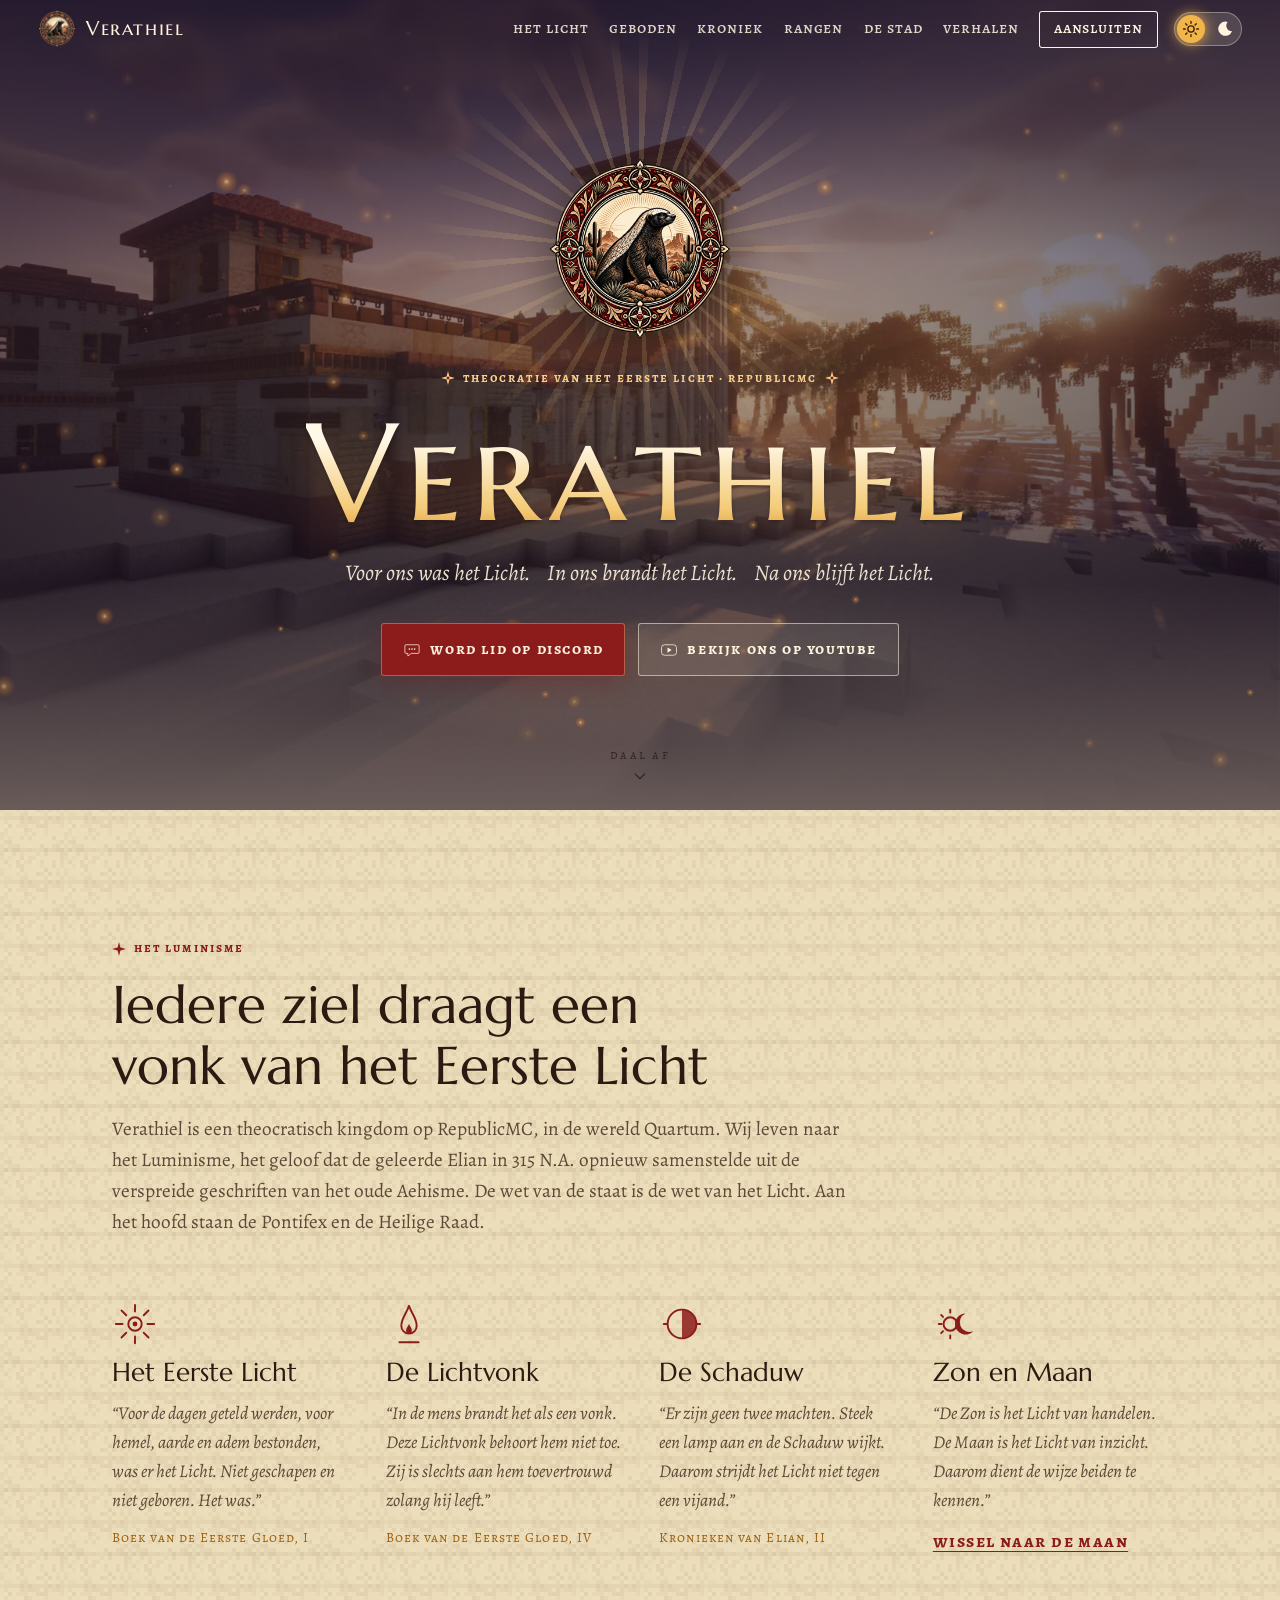
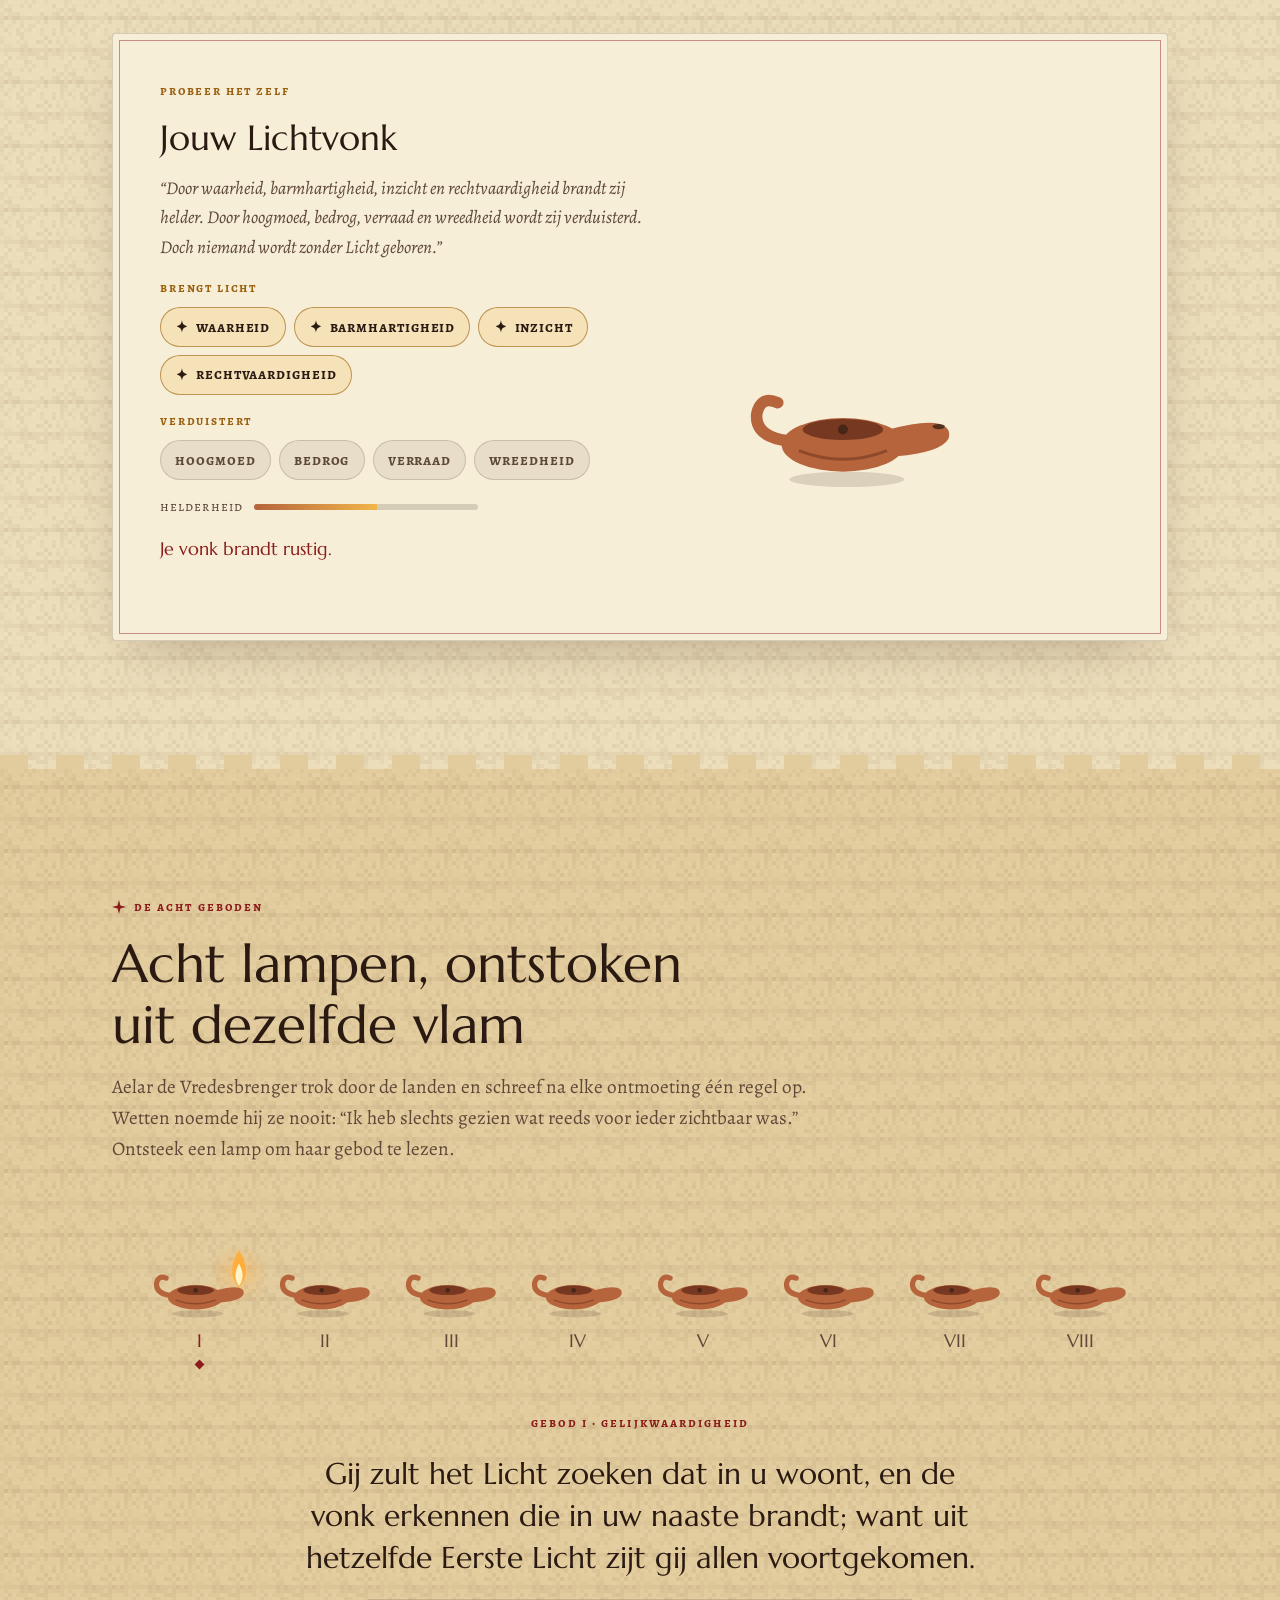
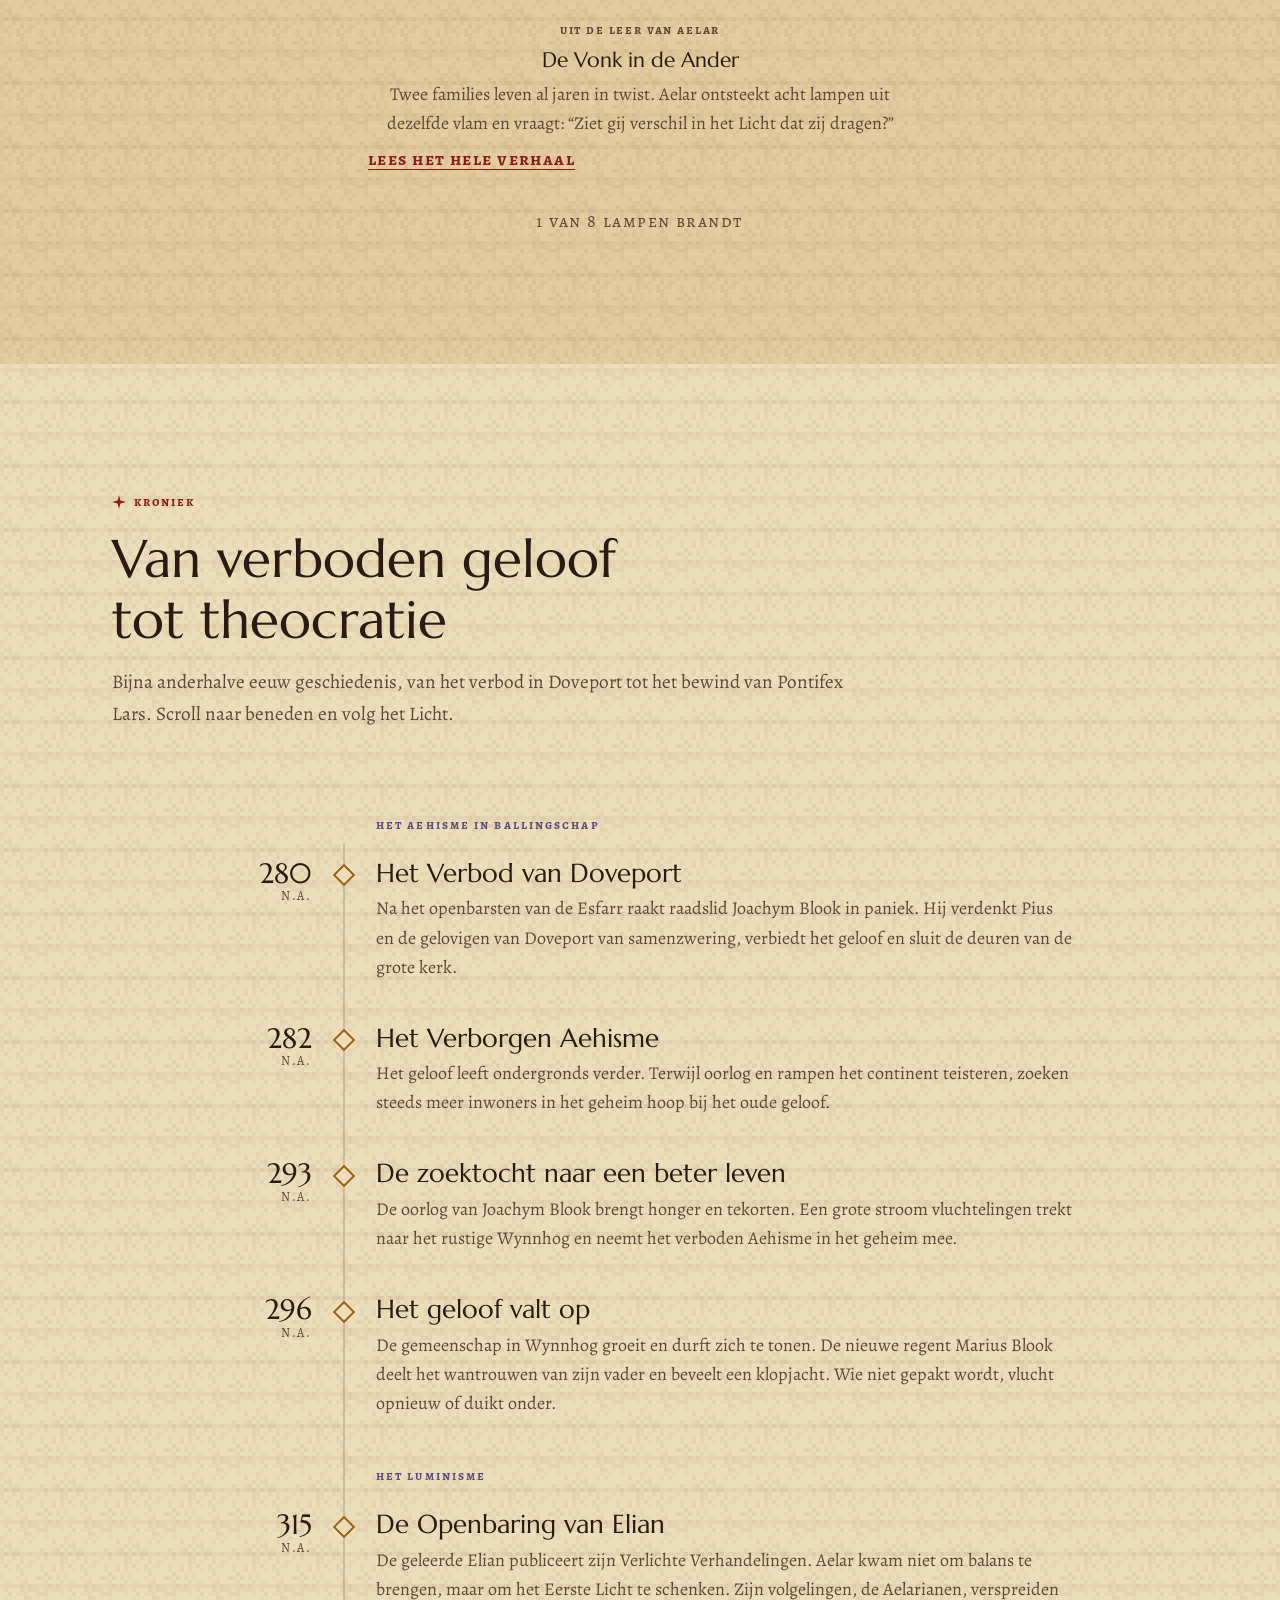
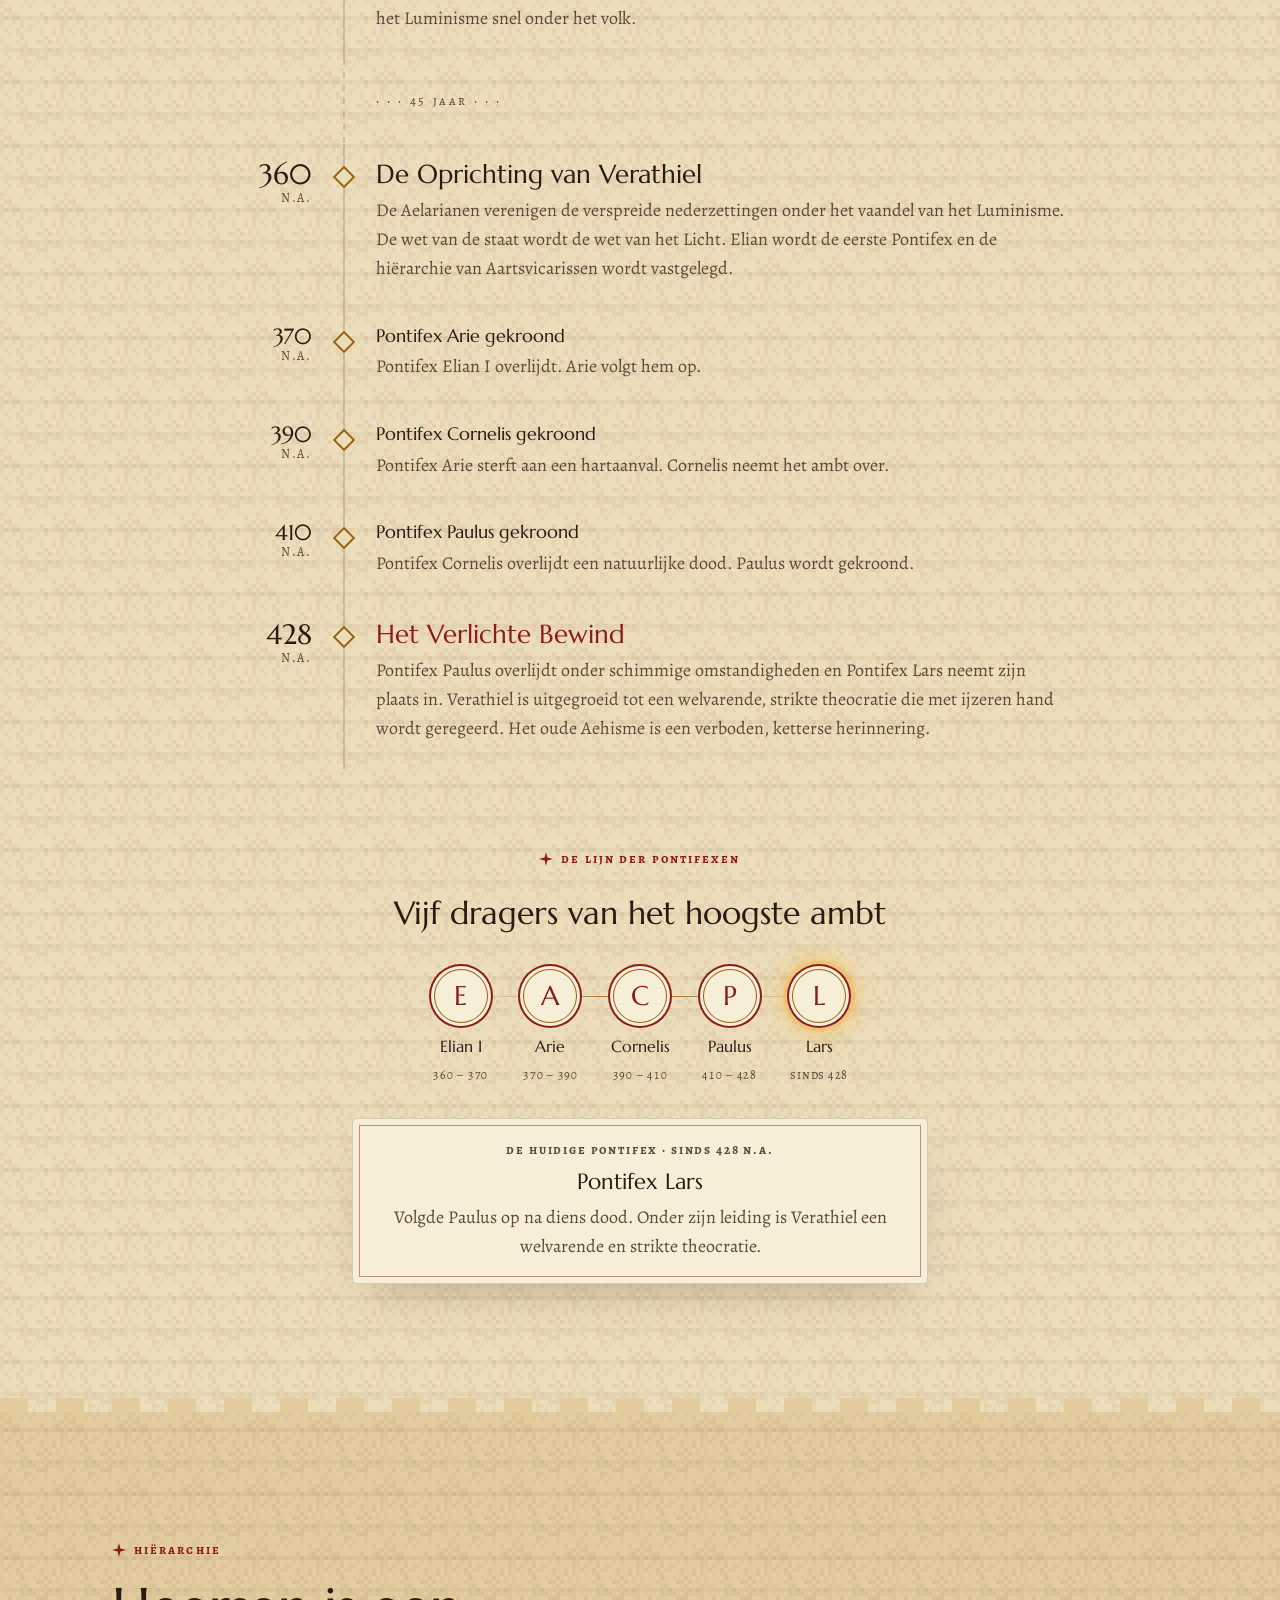
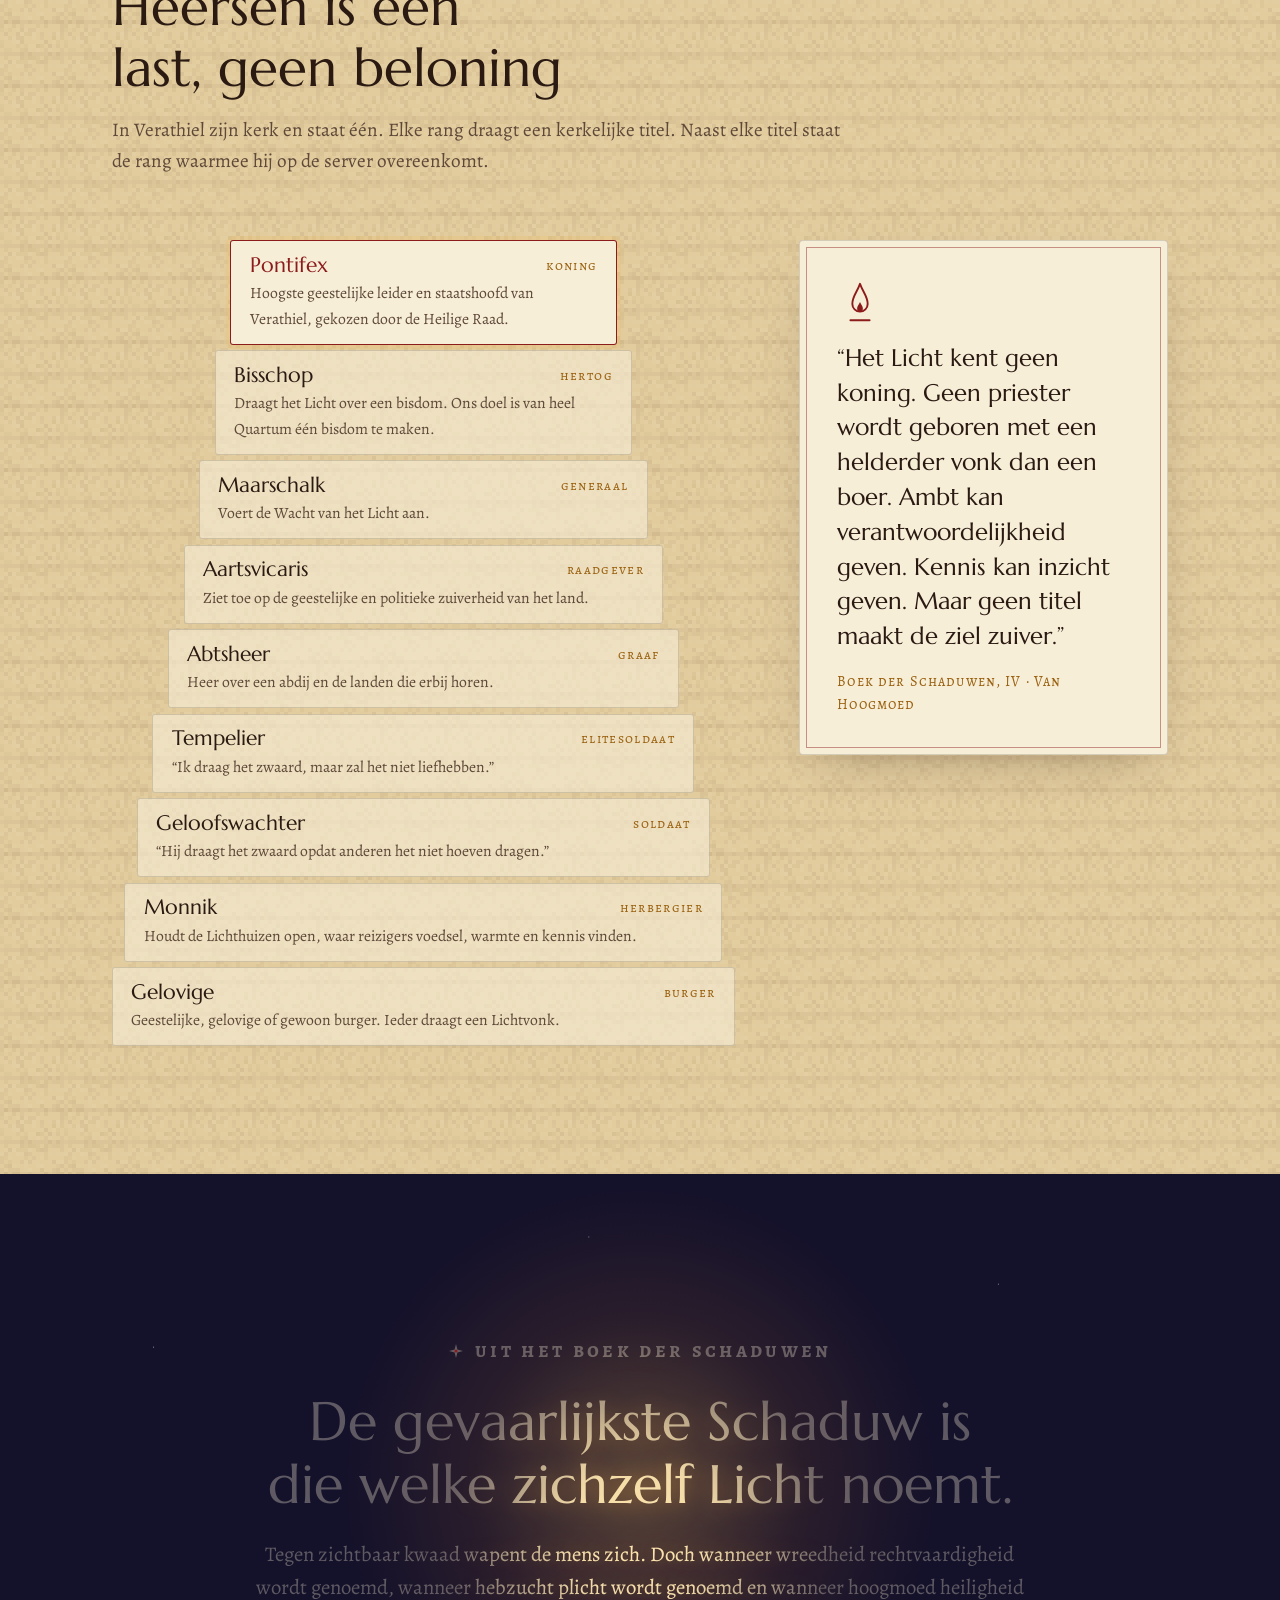
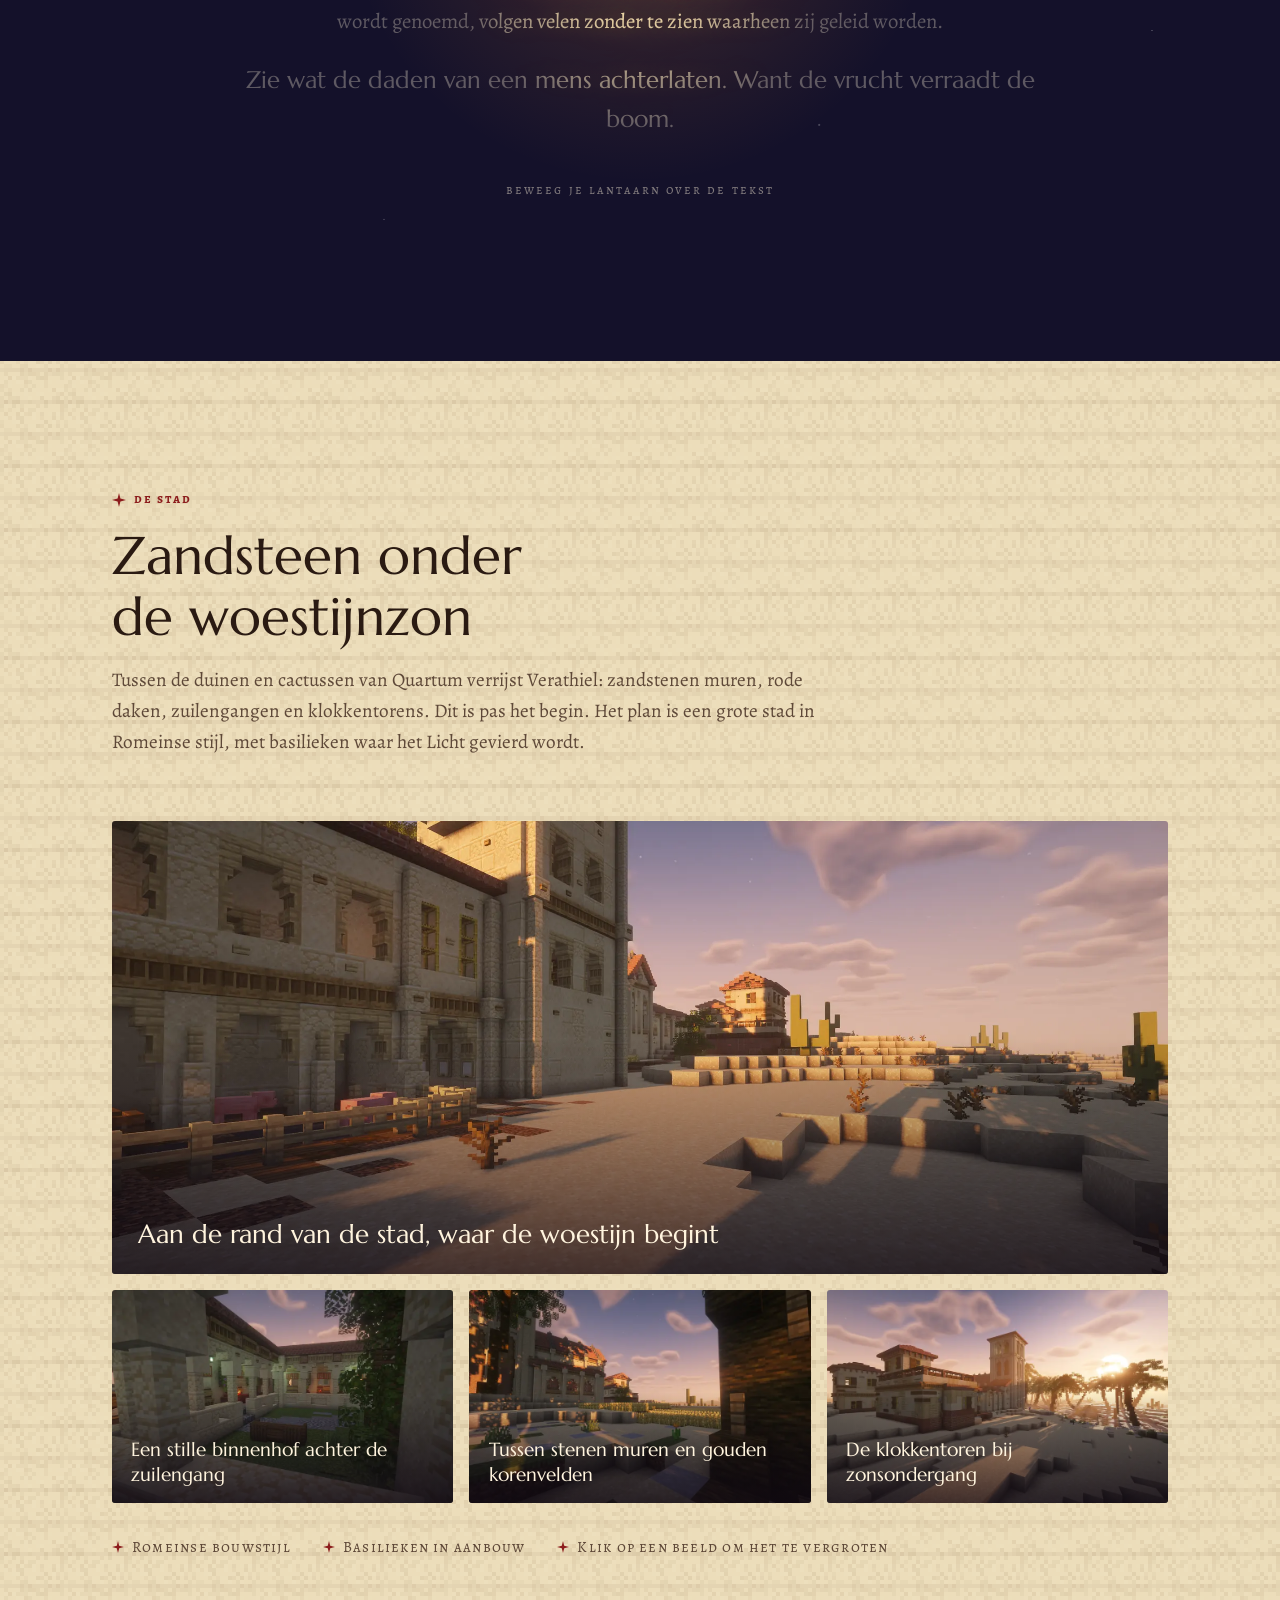
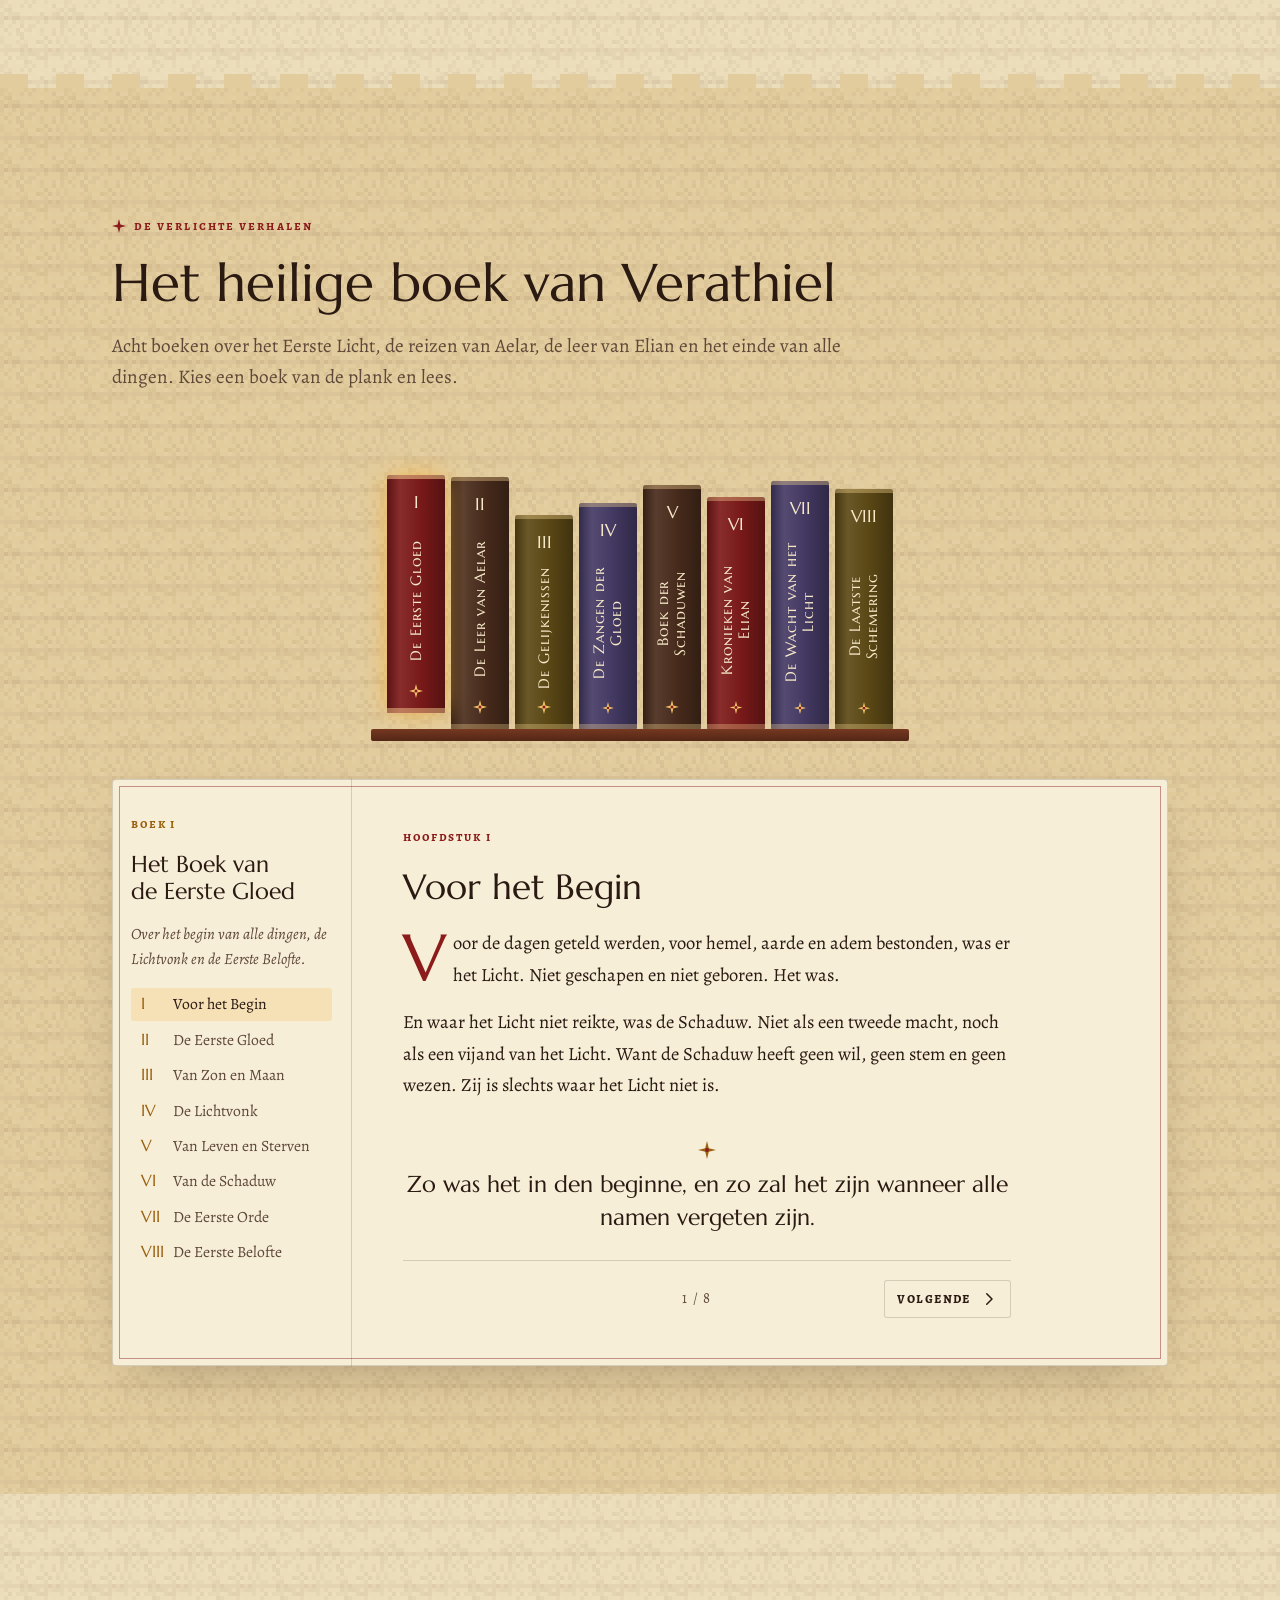
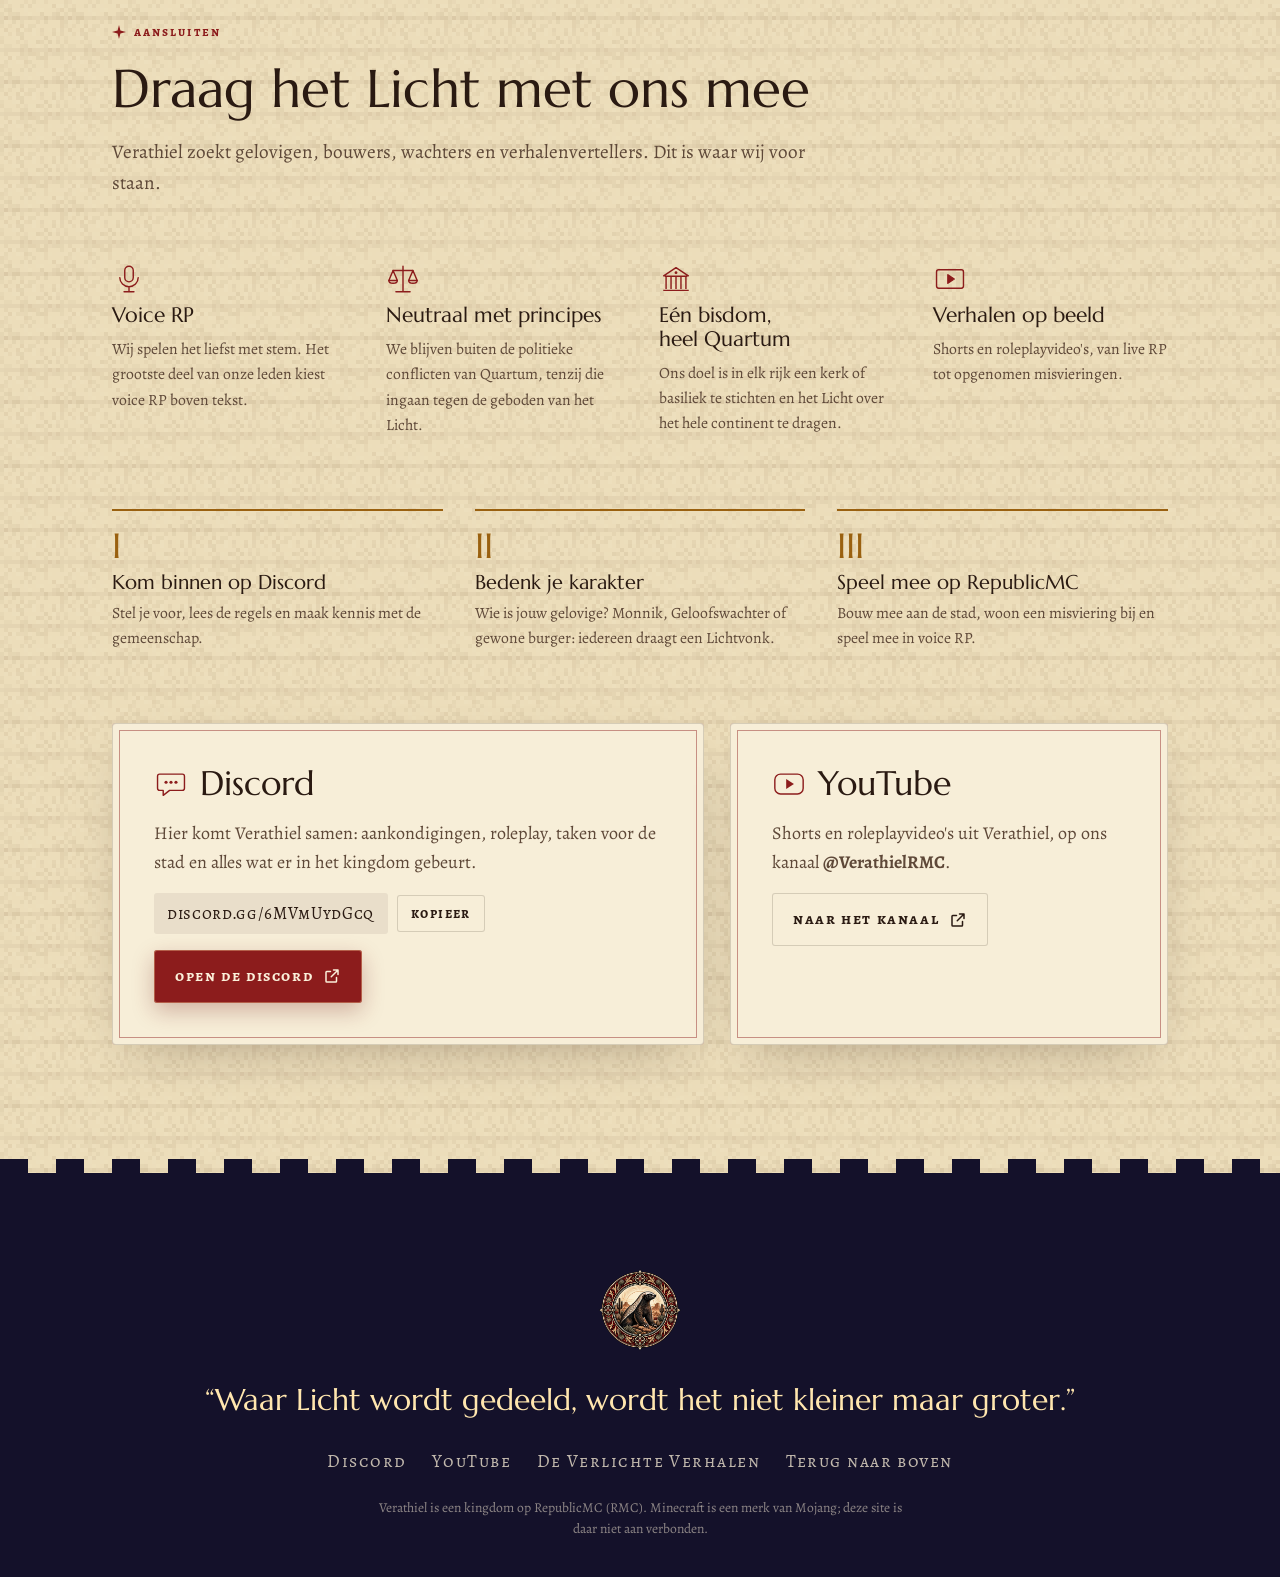
==== commit 626300e1: "1" ====
--- a/index.html
+++ b/index.html
@@ -1,1379 +1,1058 @@
 <!doctype html>
 <html lang="nl">
-<head>
-<meta charset="utf-8">
-<meta name="viewport" content="width=device-width, initial-scale=1, viewport-fit=cover">
-<title>Verathiel</title>
-<meta name="theme-color" content="#17132B">
-<link rel="icon" type="image/png" href="img/favicon.png">
-<link rel="apple-touch-icon" href="img/apple-touch-icon.png">
-<!-- Voorbeeld bij het delen van de link (Discord, WhatsApp...).
-     Discord heeft een volledig adres nodig: vervang "img/og.jpg" hieronder door
-     bv. https://jouwnaam.github.io/verathiel/img/og.jpg zodra je site online staat. -->
-<meta property="og:type" content="website">
-<meta property="og:title" content="Verathiel">
-<meta property="og:description" content="De theocratie van het Eerste Licht op RepublicMC. Voor ons was het Licht. In ons brandt het Licht. Na ons blijft het Licht.">
-<meta property="og:image" content="img/og.jpg">
-<meta name="twitter:card" content="summary_large_image">
-<style>[hidden]{display:none!important}</style>
-<meta name="description" content="Verathiel, de theocratie van het Eerste Licht op RepublicMC.">
-<link rel="preconnect" href="https://fonts.googleapis.com">
-<link rel="preconnect" href="https://fonts.gstatic.com" crossorigin>
-<link rel="stylesheet" href="https://fonts.googleapis.com/css2?family=Alegreya:ital,wght@0,400;0,500;0,700;1,400;1,500&family=Alegreya+SC:wght@500;700&family=Marcellus&family=Marcellus+SC&display=swap">
-<script>
-  try { var t = localStorage.getItem('verathiel-thema'); if (t === 'dark' || t === 'light') document.documentElement.setAttribute('data-theme', t); } catch (e) {}
-</script>
-<style>
-/* Layout: één lange pelgrimstocht door Verathiel. Volle breedte voor beelden, een tekstkolom van ~65 tekens,
-   secties gescheiden door zandstenen kantelen en het kompasster-ornament uit het wapen.
-   Zon (licht) = zandsteen in de middagzon; Maan (donker) = de paarse woestijnschemering uit de screenshots. */
-:root{
-  --zand:#ECDDBA;         /* pagina: zonverlicht zandsteen */
-  --zand-2:#E2CC9E;       /* afwisselende sectie */
-  --perkament:#F7EED8;    /* panelen en boeken */
-  --inkt:#2A1A12;         /* tekst: omber */
-  --inkt-zacht:#5E4838;
-  --karmijn:#8C1C1C;      /* uit het wapen */
-  --goud:#9A6110;         /* goud, leesbaar op zand */
-  --gloed:#F2B54A;        /* lampenlicht (decoratief) */
-  --schemer:#5D4E7B;      /* woestijnschemering */
-  --klei:#B5643C;         /* terracotta lampen */
-  --klei-donker:#763820;
-  --lijn:rgba(42,26,18,.16);
-  --knop:#8C1C1C;
-  --knop-tekst:#FBF0DA;
-  --straal:rgba(255,214,140,.24);
-  --lc-a:0;
-  --zm-x:0px;
-  --zm-zon:#3A2208;
-  --zm-maan:currentColor;
-
-  /* altijd-donkere werelden (lantaarnsectie, voet, boekruggen) */
-  --nacht:#14112A;
-  --nacht-2:#1E1938;
-  --nacht-inkt:#EEE4CF;
-  --hero-inkt:#FFF4DE;
-  --rug-1:#7E1A1A; --rug-2:#4A2C1C; --rug-3:#463B66; --rug-4:#5E4A16;
-  --rug-inkt:#F6E8C8;
-
-  --font-display:"Marcellus","Trajan Pro","Palatino Linotype",Georgia,serif;
-  --font-sc:"Marcellus SC","Marcellus","Palatino Linotype",Georgia,serif;
-  --font-body:"Alegreya","Palatino Linotype",Palatino,Georgia,serif;
-  --font-label:"Alegreya SC","Alegreya","Palatino Linotype",Georgia,serif;
-
-  --t-hero:clamp(3.4rem, 11vw, 8.6rem);
-  --t-h2:clamp(2rem, 4.4vw, 3.3rem);
-  --t-h3:clamp(1.35rem, 2vw, 1.6rem);
-  --t-body:1.125rem;
-  --t-klein:.98rem;
-  --t-label:.82rem;
-}
-@media (prefers-color-scheme: dark){
-  :root:not([data-theme="light"]){
-    --zand:#17132B; --zand-2:#1F1A37; --perkament:#26203F;
-    --inkt:#EEE4CF; --inkt-zacht:#BBB0CC;
-    --karmijn:#E5705F; --goud:#F0B650; --gloed:#F6C25E; --schemer:#B3A5DA;
-    --klei:#C9784F; --klei-donker:#8E4A2C;
-    --lijn:rgba(238,228,207,.14);
-    --knop:#A12C24; --knop-tekst:#FFF1DC;
-    --straal:rgba(214,218,255,.17);
-    --lc-a:.13; --zm-x:32px; --zm-zon:currentColor; --zm-maan:#2A1A12;
-    color-scheme:dark;
-  }
-}
-:root[data-theme="dark"]{
-  --zand:#17132B; --zand-2:#1F1A37; --perkament:#26203F;
-  --inkt:#EEE4CF; --inkt-zacht:#BBB0CC;
-  --karmijn:#E5705F; --goud:#F0B650; --gloed:#F6C25E; --schemer:#B3A5DA;
-  --klei:#C9784F; --klei-donker:#8E4A2C;
-  --lijn:rgba(238,228,207,.14);
-  --knop:#A12C24; --knop-tekst:#FFF1DC;
-  --straal:rgba(214,218,255,.17);
-  --lc-a:.13; --zm-x:32px; --zm-zon:currentColor; --zm-maan:#2A1A12;
-  color-scheme:dark;
-}
-
-*,*::before,*::after{box-sizing:border-box}
-html{scroll-behavior:smooth;scroll-padding-top:84px;overflow-x:clip}
-body{
-  margin:0;overflow-x:clip;
-  background-color:var(--zand);background-image:var(--textuur,none);background-size:64px 64px;image-rendering:pixelated;
-  color:var(--inkt);font-family:var(--font-body);font-size:var(--t-body);line-height:1.62;
-  -webkit-font-smoothing:antialiased;text-rendering:optimizeLegibility;
-  transition:background-color .6s ease,color .6s ease;
-}
-img,canvas,svg{image-rendering:auto}
-img{max-width:100%;display:block}
-a{color:inherit}
-button{font:inherit;color:inherit}
-:focus-visible{outline:2px solid var(--goud);outline-offset:3px}
-h1,h2,h3,h4{font-family:var(--font-display);font-weight:400;line-height:1.15;margin:0;text-wrap:balance}
-p{margin:0}
-.binnen{max-width:72rem;margin-inline:auto;padding-inline:clamp(16px,4vw,48px)}
-.vh{position:absolute;width:1px;height:1px;overflow:hidden;clip:rect(0 0 0 0);white-space:nowrap}
-
-/* ---------- kleine bouwstenen ---------- */
-.eyebrow{display:inline-flex;align-items:center;gap:.6em;font-family:var(--font-label);font-weight:700;font-size:var(--t-label);letter-spacing:.16em;text-transform:lowercase;color:var(--karmijn)}
-.eyebrow svg{width:14px;height:14px;flex:none}
-.kop{display:grid;gap:1rem;max-width:46rem;margin-bottom:clamp(2.5rem,5vw,4rem)}
-.kop h2{font-size:var(--t-h2)}
-.intro{font-size:1.2rem;color:var(--inkt-zacht);max-width:40em}
-.label{font-family:var(--font-label);font-weight:700;font-size:var(--t-label);letter-spacing:.14em;text-transform:lowercase;color:var(--goud)}
-
-.sectie{position:relative;padding-block:clamp(4.5rem,10vw,8rem)}
-.sectie-alt{background-color:var(--zand-2);background-image:var(--textuur,none);background-size:64px 64px;transition:background-color .6s ease}
-.sectie-alt::before{ /* zandstenen kantelen */
-  content:"";position:absolute;left:0;right:0;top:-14px;height:14px;
-  background:repeating-linear-gradient(90deg,var(--zand-2) 0 28px,transparent 28px 56px);
-  transition:background .6s ease;
-}
-
-.knoppen{display:flex;flex-wrap:wrap;gap:.8rem;justify-content:center}
-.knop{display:inline-flex;align-items:center;gap:.6em;padding:.85em 1.35em;font-family:var(--font-label);font-weight:700;font-size:1rem;letter-spacing:.1em;text-transform:lowercase;text-decoration:none;border:0;border-radius:3px;cursor:pointer;transition:transform .2s ease,box-shadow .25s ease,background-color .25s ease}
-.knop svg{width:18px;height:18px;flex:none}
-.knop-primair{background:var(--knop);color:var(--knop-tekst);box-shadow:inset 0 0 0 1px rgba(255,220,160,.35),0 8px 22px rgba(110,20,20,.28)}
-.knop-primair:hover{transform:translateY(-2px);box-shadow:inset 0 0 0 1px rgba(255,220,160,.5),0 10px 30px rgba(242,181,74,.38)}
-.knop-glas{background:rgba(255,244,222,.08);color:var(--hero-inkt);box-shadow:inset 0 0 0 1px rgba(255,244,222,.55);backdrop-filter:blur(4px)}
-.knop-glas:hover{background:rgba(255,244,222,.16);transform:translateY(-2px)}
-.knop-lijn{background:transparent;color:var(--inkt);box-shadow:inset 0 0 0 1px var(--lijn)}
-.knop-lijn:hover{box-shadow:inset 0 0 0 1px var(--goud);color:var(--goud)}
-.knop-klein{padding:.5em .95em;font-size:.9rem}
-
-.ornament{display:flex;align-items:center;gap:1rem;color:var(--goud);justify-content:center}
-.ornament::before,.ornament::after{content:"";height:1px;flex:1;max-width:9rem;background:linear-gradient(90deg,transparent,currentColor)}
-.ornament::after{background:linear-gradient(270deg,transparent,currentColor)}
-.ornament svg{width:18px;height:18px}
-
-/* ---------- navigatie ---------- */
-.nav{position:fixed;inset:0 0 auto 0;z-index:50;display:flex;align-items:center;gap:1rem;
-  padding:calc(env(safe-area-inset-top,0px) + .65rem) clamp(16px,3vw,40px) .65rem;color:var(--hero-inkt);
-  transition:background-color .35s ease,box-shadow .35s ease,color .35s ease}
-.nav.is-vast,.nav.menu-open{background:color-mix(in srgb,var(--zand) 90%,transparent);backdrop-filter:blur(10px);-webkit-backdrop-filter:blur(10px);box-shadow:0 1px 0 var(--lijn);color:var(--inkt)}
-.nav-merk{display:flex;align-items:center;gap:.6rem;text-decoration:none;font-family:var(--font-sc);font-size:1.25rem;letter-spacing:.08em;margin-right:auto}
-.nav-merk img{width:38px;height:38px}
-.nav-links{display:flex;align-items:center;gap:clamp(.6rem,1.6vw,1.5rem)}
-.nav-links a{font-family:var(--font-label);font-weight:500;font-size:1rem;letter-spacing:.06em;text-transform:lowercase;text-decoration:none;opacity:.85;position:relative;padding-block:.3rem}
-.nav-links a::after{content:"";position:absolute;left:50%;bottom:-2px;width:5px;height:5px;background:var(--gloed);transform:translateX(-50%) rotate(45deg) scale(0);transition:transform .25s ease}
-.nav-links a:hover,.nav-links a.actief{opacity:1}
-.nav-links a.actief::after{transform:translateX(-50%) rotate(45deg) scale(1)}
-.nav-links .nav-cta{padding:.35rem .9rem;border-radius:3px;box-shadow:inset 0 0 0 1px currentColor;opacity:1}
-.nav-links .nav-cta::after{display:none}
-.zonmaan{position:relative;flex:none;width:68px;height:34px;border-radius:999px;border:0;cursor:pointer;
-  background:color-mix(in srgb,currentColor 14%,transparent);box-shadow:inset 0 0 0 1px color-mix(in srgb,currentColor 35%,transparent);
-  display:flex;align-items:center;justify-content:space-between;padding:0 8px}
-.zonmaan svg{width:18px;height:18px;position:relative;z-index:1}
-.zonmaan .zm-knop{position:absolute;top:3px;left:3px;width:28px;height:28px;border-radius:50%;background:var(--gloed);box-shadow:0 0 14px var(--gloed);transform:translateX(var(--zm-x));transition:transform .45s cubic-bezier(.5,1.6,.4,1),background-color .4s}
-.zonmaan .zm-zon{color:var(--zm-zon)}
-.zonmaan .zm-maan{color:var(--zm-maan)}
-.nav-menu{display:none;flex:none;background:none;border:0;cursor:pointer;padding:.4rem;font-family:var(--font-label);font-weight:700;letter-spacing:.1em;text-transform:lowercase;align-items:center;gap:.45rem}
-.nav-menu span{display:block;width:20px;height:2px;background:currentColor;box-shadow:0 6px 0 currentColor,0 -6px 0 currentColor}
-@media (max-width:900px){
-  .nav-menu{display:inline-flex}
-  .nav-links{position:absolute;top:100%;left:0;right:0;flex-direction:column;align-items:stretch;gap:0;background:var(--perkament);color:var(--inkt);box-shadow:0 12px 30px rgba(0,0,0,.18);padding:.5rem clamp(16px,3vw,40px) 1rem;display:none}
-  .nav.menu-open .nav-links{display:flex}
-  .nav-links a{padding:.8rem 0;border-bottom:1px solid var(--lijn);font-size:1.1rem}
-  .nav-links a::after{display:none}
-  .nav-links .nav-cta{margin-top:.8rem;text-align:center;border-bottom:0}
-}
-
-/* ---------- hero ---------- */
-.hero{position:relative;isolation:isolate;overflow:hidden;min-height:clamp(600px,90vh,940px);display:grid;place-items:center;text-align:center;color:var(--hero-inkt);padding:7.5rem 16px 6rem}
-.hero-beeld{position:absolute;inset:-4% 0 0 0;width:100%;height:108%;object-fit:cover;object-position:62% 45%;z-index:-3;animation:heroIn 2.6s cubic-bezier(.2,.7,.2,1) both;will-change:transform}
-.hero-waas{position:absolute;inset:0;z-index:-2;background:
-  radial-gradient(ellipse 70% 55% at 50% 48%,rgba(24,12,30,.2),rgba(24,12,30,.62) 80%),
-  linear-gradient(to bottom,rgba(20,14,34,.6) 0%,rgba(20,14,34,.12) 32%,rgba(20,14,34,.3) 72%,var(--zand) 100%)}
-.vonken{position:absolute;inset:0;width:100%;height:100%;z-index:-1;pointer-events:none}
-.hero-inhoud{display:grid;justify-items:center;gap:1.1rem;max-width:56rem}
-.medaillon{position:relative;width:clamp(128px,17vw,186px);aspect-ratio:1;margin-bottom:.4rem;animation:rijs 1.4s .2s cubic-bezier(.2,.8,.2,1) both}
-.medaillon img{position:relative;width:100%;height:100%;filter:drop-shadow(0 12px 28px rgba(0,0,0,.55))}
-.stralen{position:absolute;inset:-75%;border-radius:50%;background:repeating-conic-gradient(from 0deg,var(--straal) 0deg 2.5deg,transparent 2.5deg 11deg);
-  -webkit-mask:radial-gradient(circle,#000 22%,transparent 68%);mask:radial-gradient(circle,#000 22%,transparent 68%);animation:draai 120s linear infinite;pointer-events:none}
-.hero .eyebrow{color:#F6CF8A;animation:rijs 1.2s .45s ease both}
-.hero .eyebrow svg{color:#F6CF8A}
-@media (max-width:520px){.hero .eyebrow{text-align:center;justify-content:center}.hero .eyebrow svg{display:none}}
-.hero h1{font-family:var(--font-sc);font-size:var(--t-hero);letter-spacing:.06em;line-height:.95;color:#FFF1D2;
-  filter:drop-shadow(0 4px 24px rgba(255,170,70,.35)) drop-shadow(0 2px 2px rgba(0,0,0,.35))}
-.hero h1 span{display:inline-block;background:linear-gradient(180deg,#FFF8E8 25%,#F4CB78 78%,#E09A3C 100%);-webkit-background-clip:text;background-clip:text;color:transparent;animation:letter 1.1s cubic-bezier(.2,.8,.2,1) both;animation-delay:calc(.55s + var(--i) * .07s)}
-.hero-gebed{display:flex;flex-wrap:wrap;justify-content:center;gap:.25em .7em;font-style:italic;font-size:clamp(1.1rem,2.2vw,1.4rem);color:rgba(255,244,222,.9)}
-.hero-gebed span{animation:rijs 1.2s ease both}
-.hero-gebed span:nth-child(1){animation-delay:1.1s}.hero-gebed span:nth-child(2){animation-delay:1.35s}.hero-gebed span:nth-child(3){animation-delay:1.6s}
-.hero .knoppen{margin-top:.9rem;animation:rijs 1.2s 1.8s ease both}
-.daal{position:absolute;left:50%;bottom:1.6rem;transform:translateX(-50%);display:grid;justify-items:center;gap:.2rem;font-family:var(--font-label);font-size:.8rem;letter-spacing:.18em;text-transform:lowercase;text-decoration:none;color:var(--inkt);opacity:.75}
-.daal svg{width:16px;height:16px;animation:zweef 2.2s ease-in-out infinite}
-@keyframes heroIn{from{transform:scale(1.12)}to{transform:scale(1)}}
-@keyframes rijs{from{opacity:.25;transform:translateY(14px)}to{opacity:1;transform:none}}
-@keyframes letter{from{opacity:.2;transform:translateY(.35em);filter:blur(4px)}to{opacity:1;transform:none;filter:none}}
-@keyframes draai{to{transform:rotate(360deg)}}
-@keyframes zweef{50%{transform:translateY(5px)}}
-
-/* ---------- het licht ---------- */
-.pijlers{display:grid;grid-template-columns:repeat(auto-fit,minmax(min(100%,13.5rem),1fr));gap:clamp(1.8rem,3vw,2.6rem);margin-bottom:clamp(3rem,6vw,5rem)}
-.pijler{display:grid;gap:.7rem;align-content:start;min-width:0}
-.pijler-icoon{width:46px;height:46px;color:var(--karmijn)}
-.pijler h3{font-size:var(--t-h3)}
-.pijler blockquote{margin:0;font-style:italic;color:var(--inkt-zacht)}
-.pijler .bron{font-family:var(--font-label);font-size:.85rem;letter-spacing:.08em;color:var(--goud)}
-.tekstknop{background:none;border:0;padding:0;cursor:pointer;font-family:var(--font-label);font-weight:700;letter-spacing:.08em;text-transform:lowercase;color:var(--karmijn);text-decoration:underline;text-underline-offset:4px;text-decoration-thickness:1px;justify-self:start}
-.tekstknop:hover{color:var(--goud)}
-
-.kader{background:var(--perkament);border-radius:4px;box-shadow:inset 0 0 0 1px var(--lijn),inset 0 0 0 7px var(--perkament),inset 0 0 0 8px color-mix(in srgb,var(--karmijn) 45%,transparent),0 20px 50px -24px rgba(40,20,10,.35);transition:background-color .6s ease}
-.vonk{display:grid;grid-template-columns:minmax(0,1.1fr) minmax(0,.9fr);gap:clamp(1.5rem,4vw,3rem);padding:clamp(1.6rem,4vw,3rem);align-items:center}
-.vonk-tekst{display:grid;gap:1rem;min-width:0}
-.vonk-tekst h3{font-size:clamp(1.6rem,3vw,2.2rem)}
-.vonk-citaat{font-style:italic;color:var(--inkt-zacht)}
-.vonk-groep{display:grid;gap:.5rem}
-.chips{display:flex;flex-wrap:wrap;gap:.5rem}
-.chip{border:0;cursor:pointer;padding:.5em 1em;border-radius:999px;font-family:var(--font-label);font-weight:700;letter-spacing:.06em;font-size:.95rem;text-transform:lowercase;display:inline-flex;align-items:center;gap:.45em;transition:transform .15s ease,background-color .2s,box-shadow .2s}
-.chip:active{transform:scale(.95)}
-.chip svg{width:14px;height:14px}
-.chip-deugd{background:color-mix(in srgb,var(--gloed) 22%,transparent);color:var(--inkt);box-shadow:inset 0 0 0 1px color-mix(in srgb,var(--goud) 60%,transparent)}
-.chip-deugd:hover{background:color-mix(in srgb,var(--gloed) 40%,transparent)}
-.chip-zonde{background:color-mix(in srgb,var(--inkt) 8%,transparent);color:var(--inkt-zacht);box-shadow:inset 0 0 0 1px var(--lijn)}
-.chip-zonde:hover{background:color-mix(in srgb,var(--inkt) 15%,transparent)}
-.vonk-status{min-height:3.2em;font-family:var(--font-display);font-size:1.15rem;color:var(--karmijn)}
-.vonk-beeld{position:relative;height:clamp(280px,34vw,360px);min-width:0}
-.vonk-beeld canvas{position:absolute;inset:0;width:100%;height:100%}
-.vonk-lamp{position:absolute;left:50%;bottom:6%;width:min(62%,230px);transform:translateX(-78%)}
-@media (max-width:820px){.vonk{grid-template-columns:minmax(0,1fr)}.vonk-beeld{height:280px;order:-1}}
-.meter{display:flex;align-items:center;gap:.7rem;font-family:var(--font-label);font-size:.85rem;letter-spacing:.08em;color:var(--inkt-zacht)}
-.meter-balk{flex:1;max-width:14rem;height:6px;border-radius:3px;background:var(--lijn);overflow:hidden}
-.meter-balk i{display:block;height:100%;width:55%;background:linear-gradient(90deg,var(--klei),var(--gloed));transition:width .5s ease}
-
-/* ---------- lampen / geboden ---------- */
-.lampen{display:grid;grid-template-columns:repeat(8,minmax(0,1fr));gap:clamp(.3rem,1.2vw,1rem);max-width:62rem;margin:0 auto 2.2rem}
-.lamp{background:none;border:0;cursor:pointer;padding:.3rem .2rem .6rem;display:grid;justify-items:center;gap:.35rem;border-radius:6px;position:relative}
-.lamp svg{width:100%;max-width:118px;overflow:visible}
-.lamp .nr{font-family:var(--font-display);font-size:1.15rem;color:var(--inkt-zacht);transition:color .3s}
-.lamp::after{content:"";width:7px;height:7px;background:var(--karmijn);transform:rotate(45deg) scale(0);transition:transform .25s ease}
-.lamp[aria-selected="true"]::after{transform:rotate(45deg) scale(1)}
-.lamp[aria-selected="true"] .nr{color:var(--karmijn)}
-.lamp:hover .lichaam{transform:translateY(-3px)}
-.lichaam{transition:transform .25s ease}
-.l-klei{fill:var(--klei);transition:fill .6s}
-.l-donker{fill:var(--klei-donker);transition:fill .6s}
-.l-schaduw{fill:var(--inkt);opacity:.14}
-.l-greep{fill:none;stroke:var(--klei);stroke-width:6;stroke-linecap:round;transition:stroke .6s}
-.l-lijn{fill:none;stroke:var(--klei-donker);stroke-width:1.6;opacity:.6}
-.vlam{transform-box:fill-box;transform-origin:50% 100%;opacity:0;transform:scaleY(.15);transition:opacity .35s ease,transform .55s cubic-bezier(.2,1.5,.4,1)}
-.vlam-g{transform-box:fill-box;transform-origin:50% 100%}
-.l-vlam{fill:#FFAE3D}.l-kern{fill:#FFF4C9}
-.gloed{opacity:0;transition:opacity .6s ease}
-.brandt .vlam{opacity:1;transform:scaleY(1)}
-.brandt .vlam-g{animation:flakker 1.7s ease-in-out infinite alternate}
-.brandt .gloed{opacity:1}
-.lamp:nth-child(2n) .vlam-g{animation-duration:1.4s}.lamp:nth-child(3n) .vlam-g{animation-duration:2s}
-@keyframes flakker{0%{transform:scale(1,1) skewX(0)}30%{transform:scale(.93,1.07) skewX(2.5deg)}60%{transform:scale(1.05,.95) skewX(-2deg)}100%{transform:scale(.97,1.04) skewX(1deg)}}
-.alle-brandt .lamp .gloed{animation:puls 2.4s ease-in-out infinite}
-@keyframes puls{50%{opacity:.55}}
-
-.gebod{max-width:46rem;margin-inline:auto;text-align:center;display:grid;gap:1.2rem;justify-items:center}
-.gebod-nr{font-family:var(--font-label);font-weight:700;letter-spacing:.16em;text-transform:lowercase;color:var(--karmijn);font-size:var(--t-label)}
-.gebod-tekst{margin:0;font-family:var(--font-display);font-size:clamp(1.3rem,2.5vw,1.85rem);line-height:1.42;text-wrap:balance}
-.gebod-verhaal{display:grid;gap:.45rem;justify-items:center;padding-top:1.3rem;border-top:1px solid var(--lijn);width:min(100%,34rem)}
-.gebod-verhaal h3{font-size:1.3rem}
-.gebod-verhaal p{color:var(--inkt-zacht)}
-.gebod.wissel{animation:wissel .5s ease}
-@keyframes wissel{from{opacity:.3;transform:translateY(8px)}to{opacity:1;transform:none}}
-.lampen-voet{display:flex;justify-content:center;align-items:center;gap:1rem;flex-wrap:wrap;margin-top:2rem;font-family:var(--font-label);letter-spacing:.08em;color:var(--inkt-zacht)}
-.alle-lampen{max-width:40rem;margin:2rem auto 0;text-align:center;padding:1.6rem;display:grid;gap:.6rem}
-.alle-lampen p:first-of-type{font-family:var(--font-display);font-size:1.25rem}
-@media (max-width:700px){.lampen{grid-template-columns:repeat(4,minmax(0,1fr));row-gap:.6rem}}
-
-/* ---------- kroniek ---------- */
-.tijdlijn{max-width:54rem;margin-inline:auto;display:grid}
-.tijdperk{display:grid;grid-template-columns:6.5rem 2rem 1fr;gap:0 1rem;padding:1.4rem 0 .4rem}
-.tijdperk span{grid-column:3;font-family:var(--font-label);font-weight:700;letter-spacing:.16em;text-transform:lowercase;font-size:var(--t-label);color:var(--schemer)}
-.moment{position:relative;display:grid;grid-template-columns:6.5rem 2rem minmax(0,1fr);grid-template-areas:"jaar punt inhoud";gap:0 1rem;padding-block:1rem 1.6rem;--p:0}
-.tijdperk{position:relative;--p:0}
-.moment::before,.moment::after,.tijdperk.lijn::before,.tijdperk.lijn::after{content:"";position:absolute;left:calc(6.5rem + 1rem + 1rem - 1px);top:0;width:2px}
-.moment::before,.tijdperk.lijn::before{bottom:0;background:var(--lijn)}
-.moment::after,.tijdperk.lijn::after{height:calc(var(--p) * 100%);background:linear-gradient(var(--gloed),var(--goud));box-shadow:0 0 12px var(--gloed)}
-.jaar{grid-area:jaar;text-align:right;font-family:var(--font-display);font-size:1.75rem;line-height:1.1;font-variant-numeric:tabular-nums;color:var(--inkt)}
-.jaar small{display:block;font-family:var(--font-label);font-size:.78rem;letter-spacing:.14em;color:var(--inkt-zacht)}
-.punt{grid-area:punt;justify-self:center;position:relative;z-index:1;width:16px;height:16px;margin-top:.55rem;transform:rotate(45deg);background:var(--zand);box-shadow:inset 0 0 0 2px var(--goud);transition:background-color .4s,box-shadow .4s}
-.sectie-alt .punt{background:var(--zand-2)}
-.moment.is-verlicht .punt{background:var(--gloed);box-shadow:inset 0 0 0 2px var(--goud),0 0 0 5px color-mix(in srgb,var(--gloed) 22%,transparent),0 0 22px var(--gloed)}
-.moment-inhoud{grid-area:inhoud;display:grid;gap:.4rem;min-width:0}
-.moment-inhoud h3{font-size:var(--t-h3)}
-.moment-inhoud p{color:var(--inkt-zacht)}
-.moment.klein .jaar{font-size:1.35rem}
-.moment.klein h3{font-size:1.15rem}
-.moment.nu h3{color:var(--karmijn)}
-.moment.kloof{padding-block:.4rem}
-.moment.kloof::before{background:repeating-linear-gradient(to bottom,var(--lijn) 0 6px,transparent 6px 13px)}
-.moment.kloof::after{background:repeating-linear-gradient(to bottom,var(--goud) 0 6px,transparent 6px 13px);box-shadow:none}
-.kloof-tekst{grid-area:inhoud;font-family:var(--font-label);letter-spacing:.2em;font-size:.82rem;color:var(--inkt-zacht);padding-block:1.6rem}
-@media (max-width:640px){
-  .tijdperk{grid-template-columns:1.5rem minmax(0,1fr);gap:0 .9rem}
-  .tijdperk span{grid-column:2}
-  .moment{grid-template-columns:1.5rem minmax(0,1fr);grid-template-areas:"punt jaar" ". inhoud";gap:.15rem .9rem}
-  .moment::before,.moment::after,.tijdperk.lijn::before,.tijdperk.lijn::after{left:calc(.75rem - 1px)}
-  .jaar{text-align:left;font-size:1.45rem}
-  .jaar small{display:inline;margin-left:.4rem}
-  .punt{margin-top:.4rem}
-  .kloof-tekst{grid-area:jaar}
-}
-
-.pontifexen{margin-top:clamp(3.5rem,7vw,5rem);display:grid;gap:1.6rem;justify-items:center;text-align:center}
-.pontifexen h3{font-size:clamp(1.5rem,2.6vw,2rem)}
-.pontifex-rij{display:flex;gap:clamp(.4rem,2.4vw,1.6rem);position:relative;padding-block:.4rem;justify-content:center;flex-wrap:nowrap}
-.pontifex-rij::before{content:"";position:absolute;left:8%;right:8%;top:calc(.4rem + 32px);height:1px;background:linear-gradient(90deg,transparent,var(--goud),transparent)}
-.pf{position:relative;flex:0 1 auto;background:none;border:0;cursor:pointer;display:grid;justify-items:center;align-content:start;gap:.35rem;padding:0;min-width:0}
-.pf-munt{width:64px;height:64px;border-radius:50%;display:grid;place-items:center;font-family:var(--font-display);font-size:1.7rem;color:var(--karmijn);background:var(--perkament);
-  box-shadow:inset 0 0 0 2px var(--karmijn),inset 0 0 0 5px var(--perkament),inset 0 0 0 6px var(--goud);transition:transform .25s ease,box-shadow .3s}
-.pf:hover .pf-munt{transform:translateY(-3px)}
-.pf[aria-selected="true"] .pf-munt{box-shadow:inset 0 0 0 2px var(--karmijn),inset 0 0 0 5px var(--perkament),inset 0 0 0 6px var(--goud),0 0 0 4px color-mix(in srgb,var(--gloed) 35%,transparent),0 0 26px var(--gloed)}
-.pf-naam{font-family:var(--font-display);font-size:1rem}
-.pf-jaar{font-family:var(--font-label);font-size:.78rem;letter-spacing:.06em;color:var(--inkt-zacht);font-variant-numeric:tabular-nums}
-.pf.mysterie .pf-munt{animation:schim 5s ease-in-out infinite}
-@keyframes schim{0%,100%{opacity:1}46%{opacity:1}50%{opacity:.45}54%{opacity:1}58%{opacity:.7}62%{opacity:1}}
-.pf-detail{max-width:36rem;display:grid;gap:.5rem;padding:1.4rem 1.6rem;min-height:9.5rem;align-content:start}
-.pf-detail h4{font-size:1.4rem}
-.pf-detail p{color:var(--inkt-zacht)}
-.pf-detail .citaat{font-style:italic;color:var(--inkt)}
-@media (max-width:480px){.pf-munt{width:54px;height:54px;font-size:1.4rem}.pontifex-rij::before{top:calc(.4rem + 27px)}.pf-naam{font-size:.92rem}.pf-jaar{font-size:.7rem}}
-
-/* ---------- rangen ---------- */
-.rangen-wrap{display:grid;grid-template-columns:minmax(0,1.35fr) minmax(0,.8fr);gap:clamp(2rem,5vw,4rem);align-items:start}
-.rangen{list-style:none;margin:0;padding:0;display:grid;gap:.35rem;justify-items:center}
-.rang{width:100%;display:grid;grid-template-columns:minmax(0,1fr) auto;gap:.15rem 1rem;padding:.85rem 1.2rem;border-radius:3px;background:color-mix(in srgb,var(--perkament) 60%,transparent);box-shadow:inset 0 0 0 1px var(--lijn);transition:background-color .25s,box-shadow .25s,transform .25s}
-.rang:hover{background:var(--perkament);box-shadow:inset 0 0 0 1px var(--goud),0 6px 24px -10px var(--gloed);transform:translateX(2px)}
-.rang h3{font-size:1.3rem}
-.rang .gelijk{font-family:var(--font-label);font-size:.85rem;letter-spacing:.1em;text-transform:lowercase;color:var(--goud);align-self:center;text-align:right}
-.rang p{grid-column:1 / -1;font-size:var(--t-klein);color:var(--inkt-zacht)}
-.rang.top{background:var(--perkament);box-shadow:inset 0 0 0 1px var(--karmijn),0 0 0 4px color-mix(in srgb,var(--gloed) 18%,transparent)}
-.rang.top h3{color:var(--karmijn)}
-@media (min-width:901px){
-  .rang:nth-child(1){max-width:62%}.rang:nth-child(2){max-width:67%}.rang:nth-child(3){max-width:72%}.rang:nth-child(4){max-width:77%}
-  .rang:nth-child(5){max-width:82%}.rang:nth-child(6){max-width:87%}.rang:nth-child(7){max-width:92%}.rang:nth-child(8){max-width:96%}
-}
-.rang-citaat{position:sticky;top:110px;padding:clamp(1.6rem,3vw,2.4rem);display:grid;gap:1rem}
-.rang-citaat blockquote{margin:0;font-family:var(--font-display);font-size:clamp(1.25rem,2vw,1.5rem);line-height:1.45}
-.rang-citaat .bron{font-family:var(--font-label);letter-spacing:.08em;color:var(--goud);font-size:.9rem}
-@media (max-width:900px){.rangen-wrap{grid-template-columns:minmax(0,1fr)}.rang-citaat{position:static}}
-
-/* ---------- lantaarn ---------- */
-.lantaarn{position:relative;overflow:hidden;background:var(--nacht);color:var(--nacht-inkt);padding-block:clamp(5.5rem,13vw,10rem);touch-action:pan-y;
-  background-image:radial-gradient(1px 1px at 12% 22%,rgba(255,255,255,.5),transparent),radial-gradient(1px 1px at 78% 14%,rgba(255,255,255,.45),transparent),radial-gradient(1.5px 1.5px at 64% 70%,rgba(255,255,255,.35),transparent),radial-gradient(1px 1px at 30% 82%,rgba(255,255,255,.35),transparent),radial-gradient(1px 1px at 90% 58%,rgba(255,255,255,.4),transparent),radial-gradient(1px 1px at 46% 8%,rgba(255,255,255,.4),transparent)}
-@media (pointer:fine){.lantaarn{cursor:none}}
-.lantaarn-gloed{position:absolute;left:0;top:0;width:620px;height:620px;border-radius:50%;pointer-events:none;
-  transform:translate(calc(var(--gx,50vw) - 50%),calc(var(--gy,50%) - 50%));background:radial-gradient(circle,rgba(255,190,90,.3) 0%,rgba(255,150,60,.09) 38%,transparent 68%)}
-.lantaarn-stapel{position:relative;display:grid;max-width:52rem;margin-inline:auto}
-.lantaarn-laag{grid-area:1 / 1;display:grid;gap:1.4rem;justify-items:center;text-align:center}
-.lantaarn-laag h2{font-size:clamp(1.9rem,4.6vw,3.4rem)}
-.lantaarn-laag p{font-size:clamp(1.1rem,1.8vw,1.3rem);max-width:38em}
-.lantaarn-laag .slot{font-family:var(--font-display);font-size:clamp(1.2rem,2vw,1.5rem)}
-.lantaarn-laag .eyebrow{color:inherit}
-.lantaarn-donker{color:rgba(238,228,207,.34)}
-.lantaarn-licht{color:#FFE6AE;text-shadow:0 0 22px rgba(255,180,80,.55);
-  -webkit-mask-image:radial-gradient(circle var(--r,190px) at var(--x,50%) var(--y,50%),#000 0%,rgba(0,0,0,.9) 38%,transparent 100%);
-  mask-image:radial-gradient(circle var(--r,190px) at var(--x,50%) var(--y,50%),#000 0%,rgba(0,0,0,.9) 38%,transparent 100%)}
-.lantaarn-hint{position:relative;text-align:center;margin-top:2.6rem;font-family:var(--font-label);letter-spacing:.16em;font-size:.8rem;text-transform:lowercase;color:rgba(238,228,207,.5)}
-.lantaarn.statisch .lantaarn-licht{-webkit-mask-image:none;mask-image:none}
-.lantaarn.statisch .lantaarn-donker,.lantaarn.statisch .lantaarn-gloed,.lantaarn.statisch .lantaarn-hint{display:none}
-
-/* ---------- stad ---------- */
-.galerij{display:grid;grid-template-columns:repeat(3,minmax(0,1fr));gap:clamp(.6rem,1.4vw,1rem)}
-.foto{position:relative;overflow:hidden;border:0;padding:0;cursor:zoom-in;border-radius:3px;background:var(--zand-2);aspect-ratio:16 / 10;display:block;width:100%;max-width:100%}
-.foto.groot{grid-column:1 / -1;aspect-ratio:21 / 9}
-.foto img{width:100%;height:100%;object-fit:cover;transition:transform 1.1s cubic-bezier(.2,.7,.2,1),filter .6s}
-.foto::after{content:"";position:absolute;inset:0;background:linear-gradient(to top,rgba(18,10,20,.72),rgba(18,10,20,0) 52%);pointer-events:none}
-.foto:hover img{transform:scale(1.045);filter:saturate(1.1) brightness(1.04)}
-.onderschrift{position:absolute;left:0;right:0;bottom:0;z-index:1;padding:1rem 1.2rem;text-align:left;color:var(--hero-inkt);font-family:var(--font-display);font-size:clamp(1rem,1.6vw,1.2rem);line-height:1.3}
-.foto.groot .onderschrift{font-size:clamp(1.15rem,2.2vw,1.6rem);padding:1.4rem 1.6rem}
-.stad-noot{margin-top:2rem;display:flex;flex-wrap:wrap;gap:.6rem 2rem;font-family:var(--font-label);letter-spacing:.08em;color:var(--inkt-zacht);font-size:.95rem}
-.stad-noot span{display:inline-flex;align-items:center;gap:.5rem}
-.stad-noot svg{width:12px;height:12px;color:var(--karmijn)}
-@media (max-width:640px){.galerij{grid-template-columns:minmax(0,1fr)}.foto.groot{aspect-ratio:16 / 10}}
-
-.lichtbak{position:fixed;inset:0;z-index:100;display:grid;grid-template-columns:auto minmax(0,1fr) auto;align-items:center;gap:.6rem;padding:calc(env(safe-area-inset-top,0px) + 3.4rem) clamp(8px,2vw,24px) calc(env(safe-area-inset-bottom,0px) + 1.2rem);background:rgba(12,8,20,.94);color:var(--hero-inkt);animation:vervaag .3s ease}
-.lichtbak figure{margin:0;display:grid;gap:.8rem;justify-items:center;min-width:0}
-.lichtbak img{max-height:78vh;width:auto;max-width:100%;border-radius:2px;box-shadow:0 20px 60px rgba(0,0,0,.6)}
-.lichtbak figcaption{font-family:var(--font-display);font-size:1.1rem;text-align:center}
-.lb-knop{background:rgba(255,244,222,.08);border:0;cursor:pointer;color:inherit;width:46px;height:46px;border-radius:50%;display:grid;place-items:center;box-shadow:inset 0 0 0 1px rgba(255,244,222,.3)}
-.lb-knop:hover{background:rgba(255,244,222,.18)}
-.lb-knop svg{width:20px;height:20px}
-.lb-sluit{position:absolute;top:calc(env(safe-area-inset-top,0px) + .8rem);right:clamp(8px,2vw,24px)}
-@keyframes vervaag{from{opacity:0}}
-@media (max-width:640px){.lichtbak{grid-template-columns:minmax(0,1fr)}.lb-vorige,.lb-volgende{display:none}}
-
-/* ---------- verhalen ---------- */
-.plank-wrap{overflow-x:auto;padding-bottom:.4rem;margin-bottom:2rem;scrollbar-width:thin}
-.plank{display:flex;align-items:flex-end;gap:6px;min-width:max-content;margin-inline:auto;width:max-content;padding:1.3rem 1rem 12px;position:relative}
-.plank::after{content:"";position:absolute;left:0;right:0;bottom:0;height:12px;background:linear-gradient(var(--klei-donker),color-mix(in srgb,var(--klei-donker) 70%,#000));border-radius:2px;box-shadow:0 8px 16px -6px rgba(0,0,0,.4)}
-.rug{--h:230px;height:var(--h);width:58px;border:0;cursor:pointer;padding:.9rem 0;border-radius:3px 3px 1px 1px;color:var(--rug-inkt);display:flex;flex-direction:column;align-items:center;justify-content:space-between;gap:.6rem;
-  background:linear-gradient(90deg,rgba(0,0,0,.28),rgba(255,255,255,.08) 22%,rgba(0,0,0,.05) 60%,rgba(0,0,0,.32)),var(--kleur,var(--rug-1));
-  box-shadow:inset 0 10px 0 -6px rgba(255,220,150,.35),inset 0 -12px 0 -7px rgba(255,220,150,.3);transition:transform .3s cubic-bezier(.2,1.4,.4,1),box-shadow .3s}
-.rug:hover{transform:translateY(-8px)}
-.rug[aria-selected="true"]{transform:translateY(-16px);box-shadow:inset 0 10px 0 -6px rgba(255,220,150,.5),inset 0 -12px 0 -7px rgba(255,220,150,.45),0 0 26px -2px var(--gloed)}
-.rug-nr{font-family:var(--font-display);font-size:1.05rem}
-.rug-titel{writing-mode:vertical-rl;transform:rotate(180deg);font-family:var(--font-sc);font-size:.95rem;letter-spacing:.06em;line-height:1.1;max-height:calc(var(--h) - 4.2rem);overflow:hidden}
-.lezer{display:grid;grid-template-columns:15rem minmax(0,1fr);gap:0;overflow:hidden}
-.lezer-inhoud{padding:clamp(1.4rem,3vw,2.2rem) 1.2rem;border-right:1px solid var(--lijn);display:grid;gap:1rem;align-content:start;min-width:0}
-.lezer-inhoud h3{font-size:1.45rem}
-.lezer-inhoud .sub{font-size:var(--t-klein);color:var(--inkt-zacht);font-style:italic}
-.toc{list-style:none;margin:0;padding:0;display:grid;gap:.1rem}
-.toc button{width:100%;text-align:left;background:none;border:0;cursor:pointer;padding:.42rem .6rem;border-radius:3px;font-size:.98rem;line-height:1.3;display:grid;grid-template-columns:2rem 1fr;color:var(--inkt-zacht)}
-.toc button span{font-family:var(--font-display);color:var(--goud)}
-.toc button:hover{background:color-mix(in srgb,var(--gloed) 14%,transparent);color:var(--inkt)}
-.toc button[aria-current="true"]{background:color-mix(in srgb,var(--gloed) 24%,transparent);color:var(--inkt)}
-.lezer-tekst{padding:clamp(1.6rem,4vw,3rem) clamp(1.2rem,4vw,3.4rem);display:grid;gap:1.2rem;align-content:start;min-width:0}
-.lezer-tekst .label{color:var(--karmijn)}
-.lezer-tekst h4{font-size:clamp(1.6rem,3vw,2.2rem)}
-.passage{display:grid;gap:1rem;max-width:38rem}
-.passage p{font-size:1.16rem;line-height:1.7}
-.passage p:first-child::first-letter{font-family:var(--font-display);float:left;font-size:3.5em;line-height:.82;padding:.06em .1em 0 0;color:var(--karmijn)}
-.passage.vers{justify-items:start}
-.passage.vers p{font-style:italic;font-size:1.22rem;line-height:1.75}
-.passage.vers p:first-child::first-letter{font-family:inherit;float:none;font-size:inherit;padding:0;color:inherit;line-height:inherit}
-.moraal{max-width:38rem;display:grid;gap:.6rem;justify-items:center;text-align:center;padding:1.3rem 0 .4rem}
-.moraal .label{color:var(--goud)}
-.moraal p{font-family:var(--font-display);font-size:clamp(1.2rem,2vw,1.42rem);line-height:1.45}
-.na-moraal{max-width:38rem;color:var(--inkt-zacht);font-size:1.08rem}
-.lezer-voet{display:flex;justify-content:space-between;align-items:center;gap:1rem;padding-top:1.2rem;border-top:1px solid var(--lijn);max-width:38rem;font-family:var(--font-label);letter-spacing:.08em;color:var(--inkt-zacht);font-size:.9rem}
-.lezer-tekst.wissel{animation:wissel .45s ease}
-@media (max-width:860px){
-  .lezer{grid-template-columns:minmax(0,1fr)}
-  .lezer-inhoud{border-right:0;border-bottom:1px solid var(--lijn)}
-  .toc{display:flex;overflow-x:auto;gap:.4rem;padding-bottom:.3rem}
-  .toc li{flex:none}
-  .toc button{white-space:nowrap;display:flex;gap:.4rem;box-shadow:inset 0 0 0 1px var(--lijn)}
-}
-
-/* ---------- aansluiten ---------- */
-.waarden{display:grid;grid-template-columns:repeat(auto-fit,minmax(14rem,1fr));gap:clamp(1.6rem,3vw,2.4rem);margin-bottom:clamp(3rem,6vw,4.5rem)}
-.waarde{display:grid;gap:.5rem;align-content:start;min-width:0}
-.waarde svg{width:34px;height:34px;color:var(--karmijn)}
-.waarde h3{font-size:1.3rem}
-.waarde p{color:var(--inkt-zacht);font-size:var(--t-klein)}
-.stappen{list-style:none;margin:0 0 clamp(3rem,6vw,4.5rem);padding:0;display:grid;grid-template-columns:repeat(3,minmax(0,1fr));gap:clamp(1rem,3vw,2rem);counter-reset:stap}
-.stap{display:grid;gap:.4rem;align-content:start;padding-top:1.1rem;border-top:2px solid var(--goud);min-width:0}
-.stap-nr{font-family:var(--font-display);font-size:2.2rem;line-height:1;color:var(--goud)}
-.stap h3{font-size:1.25rem}
-.stap p{color:var(--inkt-zacht);font-size:var(--t-klein)}
-@media (max-width:760px){.stappen{grid-template-columns:minmax(0,1fr)}}
-.poorten{display:grid;grid-template-columns:minmax(0,1.15fr) minmax(0,.85fr);gap:clamp(1rem,2.5vw,1.6rem)}
-.poort{padding:clamp(1.6rem,4vw,2.6rem);display:grid;gap:1rem;align-content:start;min-width:0}
-.poort-kop{display:flex;align-items:center;gap:.8rem}
-.poort-kop svg{width:34px;height:34px;color:var(--karmijn);flex:none}
-.poort h3{font-size:clamp(1.6rem,3vw,2.1rem)}
-.poort p{color:var(--inkt-zacht)}
-.kopieer{display:flex;align-items:center;gap:.6rem;flex-wrap:wrap}
-.kopieer code{font-family:var(--font-label);font-size:1.05rem;letter-spacing:.04em;padding:.4em .8em;border-radius:3px;background:color-mix(in srgb,var(--inkt) 7%,transparent);user-select:all;overflow-wrap:anywhere}
-.poort .knoppen{justify-content:flex-start}
-@media (max-width:760px){.poorten{grid-template-columns:minmax(0,1fr)}}
-
-/* ---------- voet ---------- */
-.voet{background:var(--nacht);color:var(--nacht-inkt);padding-block:clamp(4rem,8vw,6rem) calc(env(safe-area-inset-bottom,0px) + 2.4rem);text-align:center;position:relative}
-.voet::before{content:"";position:absolute;left:0;right:0;top:-14px;height:14px;background:repeating-linear-gradient(90deg,var(--nacht) 0 28px,transparent 28px 56px)}
-.voet-binnen{display:grid;gap:1.4rem;justify-items:center}
-.voet img{width:84px;height:84px}
-.voet blockquote{margin:0;font-family:var(--font-display);font-size:clamp(1.3rem,2.6vw,1.9rem);max-width:30em;color:#FFE6AE}
-.voet nav{display:flex;flex-wrap:wrap;justify-content:center;gap:.6rem 1.6rem;font-family:var(--font-label);letter-spacing:.08em}
-.voet nav a{text-decoration:none;opacity:.8}.voet nav a:hover{opacity:1;color:#FFE6AE}
-.voet small{font-size:.85rem;color:rgba(238,228,207,.55);max-width:40em;line-height:1.5}
-
-.lichtcursor{position:fixed;left:-210px;top:-210px;width:420px;height:420px;border-radius:50%;pointer-events:none;z-index:60;mix-blend-mode:screen;display:none;
-  background:radial-gradient(circle,rgba(255,190,90,var(--lc-a)) 0%,transparent 62%)}
-.lichtcursor.aan{display:block}
-
-@media (prefers-reduced-motion: reduce){
-  html{scroll-behavior:auto}
-  *,*::before,*::after{animation-duration:.001ms!important;animation-iteration-count:1!important;transition-duration:.001ms!important}
-}
-</style>
-</head>
-<body>
-<!-- symbolen -->
-<svg width="0" height="0" style="position:absolute" aria-hidden="true">
-  <defs>
-    <radialGradient id="lampGloed"><stop offset="0" stop-color="#FFD27A" stop-opacity=".75"/><stop offset=".45" stop-color="#FFB04A" stop-opacity=".22"/><stop offset="1" stop-color="#FF9A3A" stop-opacity="0"/></radialGradient>
-    <symbol id="ster" viewBox="0 0 24 24"><path fill="currentColor" d="M12 0l2.4 9.6L24 12l-9.6 2.4L12 24l-2.4-9.6L0 12l9.6-2.4z"/><circle cx="12" cy="12" r="2.6" style="fill:var(--karmijn)"/></symbol>
-    <symbol id="zon" viewBox="0 0 24 24"><g fill="none" stroke="currentColor" stroke-width="1.8" stroke-linecap="round"><circle cx="12" cy="12" r="4.2"/><path d="M12 2v2.4M12 19.6V22M2 12h2.4M19.6 12H22M4.9 4.9l1.7 1.7M17.4 17.4l1.7 1.7M4.9 19.1l1.7-1.7M17.4 6.6l1.7-1.7"/></g></symbol>
-    <symbol id="maan" viewBox="0 0 24 24"><path fill="currentColor" d="M15.5 2.6A9.5 9.5 0 1 0 21.4 15 7.6 7.6 0 0 1 15.5 2.6z"/></symbol>
-    <symbol id="vonk" viewBox="0 0 24 24"><path fill="currentColor" d="M12 1c.6 5.2 2.8 8.4 8 9.4v1.2c-5.2 1-7.4 4.2-8 9.4h-.2c-.6-5.2-2.8-8.4-8-9.4v-1.2c5.2-1 7.4-4.2 8-9.4z"/></symbol>
-    <symbol id="eerste-licht" viewBox="0 0 48 48"><g fill="none" stroke="currentColor" stroke-width="2" stroke-linecap="round"><circle cx="24" cy="24" r="7"/><path d="M24 4v7M24 37v7M4 24h7M37 24h7M9.9 9.9l5 5M33.1 33.1l5 5M9.9 38.1l5-5M33.1 14.9l5-5"/></g><circle cx="24" cy="24" r="2.5" fill="currentColor"/></symbol>
-    <symbol id="lichtvonk" viewBox="0 0 48 48"><path fill="none" stroke="currentColor" stroke-width="2" stroke-linejoin="round" d="M24 5c3 9 8 13 8 21a8 8 0 0 1-16 0c0-8 5-12 8-21z"/><path fill="currentColor" d="M24 24c1.4 3 3 4.6 3 7a3 3 0 0 1-6 0c0-2.4 1.6-4 3-7z"/><path fill="none" stroke="currentColor" stroke-width="2" stroke-linecap="round" d="M14 43h20"/></symbol>
-    <symbol id="schaduw" viewBox="0 0 48 48"><circle cx="24" cy="24" r="15" fill="none" stroke="currentColor" stroke-width="2"/><path fill="currentColor" d="M24 9a15 15 0 0 1 0 30z" opacity=".85"/><path fill="none" stroke="currentColor" stroke-width="2" stroke-linecap="round" d="M5 24h3M40 24h3"/></symbol>
-    <symbol id="zonmaan-icoon" viewBox="0 0 48 48"><g fill="none" stroke="currentColor" stroke-width="2" stroke-linecap="round"><circle cx="18" cy="24" r="7"/><path d="M18 9v3M18 36v3M6 24h3M8.5 14.5l2 2M8.5 33.5l2-2"/></g><path fill="currentColor" d="M34 13a11 11 0 1 0 8 18.5A9 9 0 0 1 34 13z"/></symbol>
-    <symbol id="stem" viewBox="0 0 48 48"><g fill="none" stroke="currentColor" stroke-width="2" stroke-linecap="round"><rect x="18" y="6" width="12" height="22" rx="6"/><path d="M11 22a13 13 0 0 0 26 0M24 35v7M17 42h14"/></g></symbol>
-    <symbol id="weegschaal" viewBox="0 0 48 48"><g fill="none" stroke="currentColor" stroke-width="2" stroke-linecap="round" stroke-linejoin="round"><path d="M24 6v36M14 42h20M10 12h28"/><path d="M10 12l-6 14h12zM38 12l-6 14h12z"/><path d="M4 26a6 4 0 0 0 12 0M32 26a6 4 0 0 0 12 0"/></g></symbol>
-    <symbol id="basiliek" viewBox="0 0 48 48"><g fill="none" stroke="currentColor" stroke-width="2" stroke-linejoin="round"><path d="M6 20L24 8l18 12M8 20h32M10 20v18M17 20v18M24 20v18M31 20v18M38 20v18M6 40h36"/></g><circle cx="24" cy="15" r="2" fill="currentColor"/></symbol>
-    <symbol id="beeld" viewBox="0 0 48 48"><g fill="none" stroke="currentColor" stroke-width="2" stroke-linejoin="round"><rect x="5" y="11" width="38" height="26" rx="3"/><path d="M21 18l9 6-9 6z" fill="currentColor"/></g></symbol>
-    <symbol id="praat" viewBox="0 0 48 48"><g fill="none" stroke="currentColor" stroke-width="2" stroke-linejoin="round"><path d="M8 10h32a3 3 0 0 1 3 3v17a3 3 0 0 1-3 3H22l-9 7v-7H8a3 3 0 0 1-3-3V13a3 3 0 0 1 3-3z"/></g><circle cx="17" cy="21.5" r="2.2" fill="currentColor"/><circle cx="24" cy="21.5" r="2.2" fill="currentColor"/><circle cx="31" cy="21.5" r="2.2" fill="currentColor"/></symbol>
-    <symbol id="speel" viewBox="0 0 48 48"><rect x="4" y="10" width="40" height="28" rx="8" fill="none" stroke="currentColor" stroke-width="2"/><path d="M20 17l11 7-11 7z" fill="currentColor"/></symbol>
-    <symbol id="pijl-r" viewBox="0 0 24 24"><path fill="none" stroke="currentColor" stroke-width="2" stroke-linecap="round" stroke-linejoin="round" d="M9 5l7 7-7 7"/></symbol>
-    <symbol id="pijl-l" viewBox="0 0 24 24"><path fill="none" stroke="currentColor" stroke-width="2" stroke-linecap="round" stroke-linejoin="round" d="M15 5l-7 7 7 7"/></symbol>
-    <symbol id="pijl-o" viewBox="0 0 24 24"><path fill="none" stroke="currentColor" stroke-width="2" stroke-linecap="round" stroke-linejoin="round" d="M5 9l7 7 7-7"/></symbol>
-    <symbol id="kruis" viewBox="0 0 24 24"><path fill="none" stroke="currentColor" stroke-width="2" stroke-linecap="round" d="M6 6l12 12M18 6L6 18"/></symbol>
-    <symbol id="uit" viewBox="0 0 24 24"><path fill="none" stroke="currentColor" stroke-width="2" stroke-linecap="round" stroke-linejoin="round" d="M14 4h6v6M20 4l-9 9M18 14v5a1 1 0 0 1-1 1H5a1 1 0 0 1-1-1V7a1 1 0 0 1 1-1h5"/></symbol>
-  </defs>
-</svg>
-
-<header class="nav" id="nav">
-  <a class="nav-merk" href="#begin"><img src="img/logo.webp" alt="" width="38" height="38"><span>Verathiel</span></a>
-  <nav class="nav-links" id="navLinks" aria-label="Hoofdmenu">
-    <a href="#licht">Het Licht</a>
-    <a href="#geboden">Geboden</a>
-    <a href="#kroniek">Kroniek</a>
-    <a href="#rangen">Rangen</a>
-    <a href="#stad">De Stad</a>
-    <a href="#verhalen">Verhalen</a>
-    <a href="#aansluiten" class="nav-cta">Aansluiten</a>
-  </nav>
-  <button class="zonmaan" id="zonmaan" type="button" aria-label="Wissel tussen Zon en Maan">
-    <svg class="zm-zon" aria-hidden="true"><use href="#zon"/></svg>
-    <svg class="zm-maan" aria-hidden="true"><use href="#maan"/></svg>
-    <span class="zm-knop" aria-hidden="true"></span>
-  </button>
-  <button class="nav-menu" id="navMenu" type="button" aria-expanded="false" aria-controls="navLinks"><span aria-hidden="true"></span>menu</button>
-</header>
-
-<section class="hero" id="begin">
-  <img class="hero-beeld" id="heroBeeld" src="img/klokkentoren.webp" alt="Verathiel bij zonsondergang: zandstenen huizen met rode daken, een klokkentoren en palmen in de woestijn" fetchpriority="high">
-  <div class="hero-waas"></div>
-  <canvas class="vonken" id="vonken" aria-hidden="true"></canvas>
-  <div class="hero-inhoud">
-    <div class="medaillon"><div class="stralen"></div><img src="img/logo.webp" alt="Het wapen van Verathiel: een honingdas op een rots, voor de opkomende woestijnzon" width="186" height="186"></div>
-    <p class="eyebrow"><svg aria-hidden="true"><use href="#ster"/></svg>Theocratie van het Eerste Licht · RepublicMC<svg aria-hidden="true"><use href="#ster"/></svg></p>
-    <h1 aria-label="Verathiel"><span style="--i:0" aria-hidden="true">V</span><span style="--i:1" aria-hidden="true">e</span><span style="--i:2" aria-hidden="true">r</span><span style="--i:3" aria-hidden="true">a</span><span style="--i:4" aria-hidden="true">t</span><span style="--i:5" aria-hidden="true">h</span><span style="--i:6" aria-hidden="true">i</span><span style="--i:7" aria-hidden="true">e</span><span style="--i:8" aria-hidden="true">l</span></h1>
-    <p class="hero-gebed"><span>Voor ons was het Licht.</span> <span>In ons brandt het Licht.</span> <span>Na ons blijft het Licht.</span></p>
-    <div class="knoppen">
-      <a class="knop knop-primair" href="https://discord.gg/6MVmUydGcq" target="_blank" rel="noopener"><svg aria-hidden="true"><use href="#praat"/></svg>Word lid op Discord</a>
-      <a class="knop knop-glas" href="https://www.youtube.com/@VerathielRMC" target="_blank" rel="noopener"><svg aria-hidden="true"><use href="#speel"/></svg>Bekijk ons op YouTube</a>
-    </div>
-  </div>
-  <a class="daal" href="#licht">daal af<svg aria-hidden="true"><use href="#pijl-o"/></svg></a>
-</section>
-
-<main>
-<!-- ============ HET LICHT ============ -->
-<section class="sectie" id="licht">
-  <div class="binnen">
-    <div class="kop">
-      <p class="eyebrow"><svg aria-hidden="true"><use href="#ster"/></svg>Het Luminisme</p>
-      <h2>Iedere ziel draagt een vonk van het Eerste Licht</h2>
-      <p class="intro">Verathiel is een theocratisch kingdom op RepublicMC, in de wereld Quartum. Wij leven naar het Luminisme, het geloof dat de geleerde Elian in 315 N.A. opnieuw samenstelde uit de verspreide geschriften van het oude Aehisme. De wet van de staat is de wet van het Licht. Aan het hoofd staan de Pontifex en de Heilige Raad.</p>
-    </div>
-
-    <div class="pijlers">
-      <article class="pijler">
-        <svg class="pijler-icoon" aria-hidden="true"><use href="#eerste-licht"/></svg>
-        <h3>Het Eerste Licht</h3>
-        <blockquote>“Voor de dagen geteld werden, voor hemel, aarde en adem bestonden, was er het Licht. Niet geschapen en niet geboren. Het was.”</blockquote>
-        <p class="bron">Boek van de Eerste Gloed, I</p>
-      </article>
-      <article class="pijler">
-        <svg class="pijler-icoon" aria-hidden="true"><use href="#lichtvonk"/></svg>
-        <h3>De Lichtvonk</h3>
-        <blockquote>“In de mens brandt het als een vonk. Deze Lichtvonk behoort hem niet toe. Zij is slechts aan hem toevertrouwd zolang hij leeft.”</blockquote>
-        <p class="bron">Boek van de Eerste Gloed, IV</p>
-      </article>
-      <article class="pijler">
-        <svg class="pijler-icoon" aria-hidden="true"><use href="#schaduw"/></svg>
-        <h3>De Schaduw</h3>
-        <blockquote>“Er zijn geen twee machten. Steek een lamp aan en de Schaduw wijkt. Daarom strijdt het Licht niet tegen een vijand.”</blockquote>
-        <p class="bron">Kronieken van Elian, II</p>
-      </article>
-      <article class="pijler">
-        <svg class="pijler-icoon" aria-hidden="true"><use href="#zonmaan-icoon"/></svg>
-        <h3>Zon en Maan</h3>
-        <blockquote>“De Zon is het Licht van handelen. De Maan is het Licht van inzicht. Daarom dient de wijze beiden te kennen.”</blockquote>
-        <button class="tekstknop" type="button" data-wissel-thema data-thema-tekst>Wissel naar de Maan</button>
-      </article>
-    </div>
-
-    <div class="vonk kader">
-      <div class="vonk-tekst">
-        <p class="label">Probeer het zelf</p>
-        <h3>Jouw Lichtvonk</h3>
-        <p class="vonk-citaat">“Door waarheid, barmhartigheid, inzicht en rechtvaardigheid brandt zij helder. Door hoogmoed, bedrog, verraad en wreedheid wordt zij verduisterd. Doch niemand wordt zonder Licht geboren.”</p>
-        <div class="vonk-groep">
-          <p class="label">Brengt Licht</p>
-          <div class="chips" id="deugden">
-            <button class="chip chip-deugd" type="button" data-d="1"><svg aria-hidden="true"><use href="#vonk"/></svg>Waarheid</button>
-            <button class="chip chip-deugd" type="button" data-d="1"><svg aria-hidden="true"><use href="#vonk"/></svg>Barmhartigheid</button>
-            <button class="chip chip-deugd" type="button" data-d="1"><svg aria-hidden="true"><use href="#vonk"/></svg>Inzicht</button>
-            <button class="chip chip-deugd" type="button" data-d="1"><svg aria-hidden="true"><use href="#vonk"/></svg>Rechtvaardigheid</button>
-          </div>
+  <head>
+    <meta charset="utf-8" />
+    <meta name="viewport" content="width=device-width, initial-scale=1, viewport-fit=cover" />
+    <title>Verathiel</title>
+    <meta name="description" content="Verathiel, de theocratie van het Eerste Licht op RepublicMC." />
+    <meta name="theme-color" content="#17132B" />
+
+    <!-- Icoontjes -->
+    <link rel="icon" type="image/png" href="img/favicon.png" />
+    <link rel="apple-touch-icon" href="img/apple-touch-icon.png" />
+
+    <!-- Voorbeeld bij het delen van de link (Discord, WhatsApp...).
+       Discord heeft een volledig adres nodig: vervang "img/og.jpg" door
+       bv. https://jouwnaam.github.io/verathiel/img/og.jpg zodra de site online staat. -->
+    <meta property="og:type" content="website" />
+    <meta property="og:title" content="Verathiel" />
+    <meta
+      property="og:description"
+      content="De theocratie van het Eerste Licht op RepublicMC. Voor ons was het Licht. In ons brandt het Licht. Na ons blijft het Licht."
+    />
+    <meta property="og:image" content="img/og.jpg" />
+    <meta name="twitter:card" content="summary_large_image" />
+
+    <!-- Lettertypes -->
+    <link rel="preconnect" href="https://fonts.googleapis.com" />
+    <link rel="preconnect" href="https://fonts.gstatic.com" crossorigin />
+    <link
+      rel="stylesheet"
+      href="https://fonts.googleapis.com/css2?family=Alegreya:ital,wght@0,400;0,500;0,700;1,400;1,500&family=Alegreya+SC:wght@500;700&family=Marcellus&family=Marcellus+SC&display=swap"
+    />
+
+    <!-- Stijl en scripts -->
+    <link rel="stylesheet" href="css/style.css" />
+    <script src="js/thema-vooraf.js"></script>
+    <script src="js/bestand-melding.js" defer></script>
+    <script type="module" src="js/main.js"></script>
+  </head>
+  <body>
+    <!-- Iconen en verlopen, hergebruikt met <use href="#naam"> -->
+    <svg width="0" height="0" style="position: absolute" aria-hidden="true">
+      <defs>
+        <radialGradient id="lampGloed">
+          <stop offset="0" stop-color="#FFD27A" stop-opacity=".75" />
+          <stop offset=".45" stop-color="#FFB04A" stop-opacity=".22" />
+          <stop offset="1" stop-color="#FF9A3A" stop-opacity="0" />
+        </radialGradient>
+        <symbol id="ster" viewBox="0 0 24 24">
+          <path fill="currentColor" d="M12 0l2.4 9.6L24 12l-9.6 2.4L12 24l-2.4-9.6L0 12l9.6-2.4z" />
+          <circle cx="12" cy="12" r="2.6" style="fill: var(--karmijn)" />
+        </symbol>
+        <symbol id="zon" viewBox="0 0 24 24">
+          <g fill="none" stroke="currentColor" stroke-width="1.8" stroke-linecap="round">
+            <circle cx="12" cy="12" r="4.2" />
+            <path
+              d="M12 2v2.4M12 19.6V22M2 12h2.4M19.6 12H22M4.9 4.9l1.7 1.7M17.4 17.4l1.7 1.7M4.9 19.1l1.7-1.7M17.4 6.6l1.7-1.7"
+            />
+          </g>
+        </symbol>
+        <symbol id="maan" viewBox="0 0 24 24">
+          <path fill="currentColor" d="M15.5 2.6A9.5 9.5 0 1 0 21.4 15 7.6 7.6 0 0 1 15.5 2.6z" />
+        </symbol>
+        <symbol id="vonk" viewBox="0 0 24 24">
+          <path
+            fill="currentColor"
+            d="M12 1c.6 5.2 2.8 8.4 8 9.4v1.2c-5.2 1-7.4 4.2-8 9.4h-.2c-.6-5.2-2.8-8.4-8-9.4v-1.2c5.2-1 7.4-4.2 8-9.4z"
+          />
+        </symbol>
+        <symbol id="eerste-licht" viewBox="0 0 48 48">
+          <g fill="none" stroke="currentColor" stroke-width="2" stroke-linecap="round">
+            <circle cx="24" cy="24" r="7" />
+            <path d="M24 4v7M24 37v7M4 24h7M37 24h7M9.9 9.9l5 5M33.1 33.1l5 5M9.9 38.1l5-5M33.1 14.9l5-5" />
+          </g>
+          <circle cx="24" cy="24" r="2.5" fill="currentColor" />
+        </symbol>
+        <symbol id="lichtvonk" viewBox="0 0 48 48">
+          <path
+            fill="none"
+            stroke="currentColor"
+            stroke-width="2"
+            stroke-linejoin="round"
+            d="M24 5c3 9 8 13 8 21a8 8 0 0 1-16 0c0-8 5-12 8-21z"
+          />
+          <path fill="currentColor" d="M24 24c1.4 3 3 4.6 3 7a3 3 0 0 1-6 0c0-2.4 1.6-4 3-7z" />
+          <path fill="none" stroke="currentColor" stroke-width="2" stroke-linecap="round" d="M14 43h20" />
+        </symbol>
+        <symbol id="schaduw" viewBox="0 0 48 48">
+          <circle cx="24" cy="24" r="15" fill="none" stroke="currentColor" stroke-width="2" />
+          <path fill="currentColor" d="M24 9a15 15 0 0 1 0 30z" opacity=".85" />
+          <path
+            fill="none"
+            stroke="currentColor"
+            stroke-width="2"
+            stroke-linecap="round"
+            d="M5 24h3M40 24h3"
+          />
+        </symbol>
+        <symbol id="zonmaan-icoon" viewBox="0 0 48 48">
+          <g fill="none" stroke="currentColor" stroke-width="2" stroke-linecap="round">
+            <circle cx="18" cy="24" r="7" />
+            <path d="M18 9v3M18 36v3M6 24h3M8.5 14.5l2 2M8.5 33.5l2-2" />
+          </g>
+          <path fill="currentColor" d="M34 13a11 11 0 1 0 8 18.5A9 9 0 0 1 34 13z" />
+        </symbol>
+        <symbol id="stem" viewBox="0 0 48 48">
+          <g fill="none" stroke="currentColor" stroke-width="2" stroke-linecap="round">
+            <rect x="18" y="6" width="12" height="22" rx="6" />
+            <path d="M11 22a13 13 0 0 0 26 0M24 35v7M17 42h14" />
+          </g>
+        </symbol>
+        <symbol id="weegschaal" viewBox="0 0 48 48">
+          <g
+            fill="none"
+            stroke="currentColor"
+            stroke-width="2"
+            stroke-linecap="round"
+            stroke-linejoin="round"
+          >
+            <path d="M24 6v36M14 42h20M10 12h28" />
+            <path d="M10 12l-6 14h12zM38 12l-6 14h12z" />
+            <path d="M4 26a6 4 0 0 0 12 0M32 26a6 4 0 0 0 12 0" />
+          </g>
+        </symbol>
+        <symbol id="basiliek" viewBox="0 0 48 48">
+          <g fill="none" stroke="currentColor" stroke-width="2" stroke-linejoin="round">
+            <path d="M6 20L24 8l18 12M8 20h32M10 20v18M17 20v18M24 20v18M31 20v18M38 20v18M6 40h36" />
+          </g>
+          <circle cx="24" cy="15" r="2" fill="currentColor" />
+        </symbol>
+        <symbol id="beeld" viewBox="0 0 48 48">
+          <g fill="none" stroke="currentColor" stroke-width="2" stroke-linejoin="round">
+            <rect x="5" y="11" width="38" height="26" rx="3" />
+            <path d="M21 18l9 6-9 6z" fill="currentColor" />
+          </g>
+        </symbol>
+        <symbol id="praat" viewBox="0 0 48 48">
+          <g fill="none" stroke="currentColor" stroke-width="2" stroke-linejoin="round">
+            <path d="M8 10h32a3 3 0 0 1 3 3v17a3 3 0 0 1-3 3H22l-9 7v-7H8a3 3 0 0 1-3-3V13a3 3 0 0 1 3-3z" />
+          </g>
+          <circle cx="17" cy="21.5" r="2.2" fill="currentColor" />
+          <circle cx="24" cy="21.5" r="2.2" fill="currentColor" />
+          <circle cx="31" cy="21.5" r="2.2" fill="currentColor" />
+        </symbol>
+        <symbol id="speel" viewBox="0 0 48 48">
+          <rect
+            x="4"
+            y="10"
+            width="40"
+            height="28"
+            rx="8"
+            fill="none"
+            stroke="currentColor"
+            stroke-width="2"
+          />
+          <path d="M20 17l11 7-11 7z" fill="currentColor" />
+        </symbol>
+        <symbol id="pijl-r" viewBox="0 0 24 24">
+          <path
+            fill="none"
+            stroke="currentColor"
+            stroke-width="2"
+            stroke-linecap="round"
+            stroke-linejoin="round"
+            d="M9 5l7 7-7 7"
+          />
+        </symbol>
+        <symbol id="pijl-l" viewBox="0 0 24 24">
+          <path
+            fill="none"
+            stroke="currentColor"
+            stroke-width="2"
+            stroke-linecap="round"
+            stroke-linejoin="round"
+            d="M15 5l-7 7 7 7"
+          />
+        </symbol>
+        <symbol id="pijl-o" viewBox="0 0 24 24">
+          <path
+            fill="none"
+            stroke="currentColor"
+            stroke-width="2"
+            stroke-linecap="round"
+            stroke-linejoin="round"
+            d="M5 9l7 7 7-7"
+          />
+        </symbol>
+        <symbol id="kruis" viewBox="0 0 24 24">
+          <path
+            fill="none"
+            stroke="currentColor"
+            stroke-width="2"
+            stroke-linecap="round"
+            d="M6 6l12 12M18 6L6 18"
+          />
+        </symbol>
+        <symbol id="uit" viewBox="0 0 24 24">
+          <path
+            fill="none"
+            stroke="currentColor"
+            stroke-width="2"
+            stroke-linecap="round"
+            stroke-linejoin="round"
+            d="M14 4h6v6M20 4l-9 9M18 14v5a1 1 0 0 1-1 1H5a1 1 0 0 1-1-1V7a1 1 0 0 1 1-1h5"
+          />
+        </symbol>
+      </defs>
+    </svg>
+
+    <header class="nav" id="nav">
+      <a class="nav-merk" href="#begin">
+        <img src="img/logo.webp" alt="" width="38" height="38" />
+        <span>Verathiel</span>
+      </a>
+      <nav class="nav-links" id="navLinks" aria-label="Hoofdmenu">
+        <a href="#licht">Het Licht</a>
+        <a href="#geboden">Geboden</a>
+        <a href="#kroniek">Kroniek</a>
+        <a href="#rangen">Rangen</a>
+        <a href="#stad">De Stad</a>
+        <a href="#verhalen">Verhalen</a>
+        <a href="#aansluiten" class="nav-cta">Aansluiten</a>
+      </nav>
+      <button class="zonmaan" id="zonmaan" type="button" aria-label="Wissel tussen Zon en Maan">
+        <svg class="zm-zon" aria-hidden="true"><use href="#zon" /></svg>
+        <svg class="zm-maan" aria-hidden="true"><use href="#maan" /></svg>
+        <span class="zm-knop" aria-hidden="true"></span>
+      </button>
+      <button class="nav-menu" id="navMenu" type="button" aria-expanded="false" aria-controls="navLinks">
+        <span aria-hidden="true"></span>
+        menu
+      </button>
+    </header>
+
+    <section class="hero" id="begin">
+      <img
+        class="hero-beeld"
+        id="heroBeeld"
+        src="img/klokkentoren.webp"
+        alt="Verathiel bij zonsondergang: zandstenen huizen met rode daken, een klokkentoren en palmen in de woestijn"
+        fetchpriority="high"
+      />
+      <div class="hero-waas"></div>
+      <canvas class="vonken" id="vonken" aria-hidden="true"></canvas>
+      <div class="hero-inhoud">
+        <div class="medaillon">
+          <div class="stralen"></div>
+          <img
+            src="img/logo.webp"
+            alt="Het wapen van Verathiel: een honingdas op een rots, voor de opkomende woestijnzon"
+            width="186"
+            height="186"
+          />
         </div>
-        <div class="vonk-groep">
-          <p class="label">Verduistert</p>
-          <div class="chips" id="zonden">
-            <button class="chip chip-zonde" type="button" data-d="-1">Hoogmoed</button>
-            <button class="chip chip-zonde" type="button" data-d="-1">Bedrog</button>
-            <button class="chip chip-zonde" type="button" data-d="-1">Verraad</button>
-            <button class="chip chip-zonde" type="button" data-d="-1">Wreedheid</button>
-          </div>
-        </div>
-        <div class="meter" aria-hidden="true">helderheid <span class="meter-balk"><i id="meterVulling"></i></span></div>
-        <p class="vonk-status" id="vonkStatus" aria-live="polite">Je vonk brandt rustig. Kies hierboven hoe je leeft.</p>
-      </div>
-      <div class="vonk-beeld" id="vonkBeeld">
-        <canvas id="vonkCanvas" aria-hidden="true"></canvas>
-        <svg class="vonk-lamp" id="vonkLamp" viewBox="0 0 120 100" aria-hidden="true">
-          <ellipse class="l-schaduw" cx="58" cy="92" rx="30" ry="4"/>
-          <path class="l-greep" d="M28 72 Q 10 70 11 58 Q 13 48 22 52"/>
-          <path class="l-klei" d="M80 66 Q 98 61 106 63 Q 113 65 111 71 Q 107 78 84 80 Z"/>
-          <ellipse class="l-klei" cx="56" cy="74" rx="32" ry="14"/>
-          <path class="l-lijn" d="M33 77 Q 56 86 79 77"/>
-          <ellipse class="l-donker" cx="56" cy="66" rx="21" ry="5.5"/>
-          <circle cx="56" cy="66" r="2.6" fill="#2A1A12" opacity=".6"/>
-          <ellipse cx="106" cy="64.5" rx="3.2" ry="1.4" fill="#2A1A12" opacity=".7"/>
-        </svg>
-      </div>
-    </div>
-  </div>
-</section>
-
-<!-- ============ GEBODEN ============ -->
-<section class="sectie sectie-alt" id="geboden">
-  <div class="binnen">
-    <div class="kop">
-      <p class="eyebrow"><svg aria-hidden="true"><use href="#ster"/></svg>De Acht Geboden</p>
-      <h2>Acht lampen, ontstoken uit dezelfde vlam</h2>
-      <p class="intro">Aelar de Vredesbrenger trok door de landen en schreef na elke ontmoeting één regel op. Wetten noemde hij ze nooit: “Ik heb slechts gezien wat reeds voor ieder zichtbaar was.” Ontsteek een lamp om haar gebod te lezen.</p>
-    </div>
-    <div class="lampen" id="lampen" role="tablist" aria-label="De acht geboden"></div>
-    <article class="gebod" id="gebod" role="tabpanel" aria-live="polite">
-      <p class="gebod-nr" id="gebodNr">Gebod I · Gelijkwaardigheid</p>
-      <blockquote class="gebod-tekst" id="gebodTekst">Gij zult het Licht zoeken dat in u woont, en de vonk erkennen die in uw naaste brandt; want uit hetzelfde Eerste Licht zijt gij allen voortgekomen.</blockquote>
-      <div class="gebod-verhaal">
-        <p class="label">Uit De Leer van Aelar</p>
-        <h3 id="gebodVerhaal">De Vonk in de Ander</h3>
-        <p id="gebodKern">Twee families leven al jaren in twist. Aelar ontsteekt acht lampen uit dezelfde vlam en vraagt: “Ziet gij verschil in het Licht dat zij dragen?”</p>
-        <button class="tekstknop" type="button" id="gebodLees">Lees het hele verhaal</button>
-      </div>
-    </article>
-    <div class="lampen-voet">
-      <span id="lampenTeller">1 van 8 lampen brandt</span>
-      <button class="knop knop-lijn knop-klein" type="button" id="doof" hidden>doof de lampen</button>
-    </div>
-    <div class="alle-lampen kader" id="alleLampen" hidden>
-      <p class="label">De Acht Leringen van Aelar</p>
-      <p>“Dit zijn geen woorden die mij gegeven zijn. Het Licht spreekt niet. Ik heb slechts gezien wat reeds voor ieder zichtbaar was.”</p>
-    </div>
-  </div>
-</section>
-
-<!-- ============ KRONIEK ============ -->
-<section class="sectie" id="kroniek">
-  <div class="binnen">
-    <div class="kop">
-      <p class="eyebrow"><svg aria-hidden="true"><use href="#ster"/></svg>Kroniek</p>
-      <h2>Van verboden geloof tot theocratie</h2>
-      <p class="intro">Bijna anderhalve eeuw geschiedenis, van het verbod in Doveport tot het bewind van Pontifex Lars. Scroll naar beneden en volg het Licht.</p>
-    </div>
-
-    <div class="tijdlijn" id="tijdlijn">
-      <div class="tijdperk"><span>Het Aehisme in ballingschap</span></div>
-      <div class="moment">
-        <p class="jaar">280<small>N.A.</small></p><span class="punt" aria-hidden="true"></span>
-        <div class="moment-inhoud"><h3>Het Verbod van Doveport</h3><p>Na het openbarsten van de Esfarr raakt raadslid Joachym Blook in paniek. Hij verdenkt Pius en de gelovigen van Doveport van samenzwering, verbiedt het geloof en sluit de deuren van de grote kerk.</p></div>
-      </div>
-      <div class="moment">
-        <p class="jaar">282<small>N.A.</small></p><span class="punt" aria-hidden="true"></span>
-        <div class="moment-inhoud"><h3>Het Verborgen Aehisme</h3><p>Het geloof leeft ondergronds verder. Terwijl oorlog en rampen het continent teisteren, zoeken steeds meer inwoners in het geheim hoop bij het oude geloof.</p></div>
-      </div>
-      <div class="moment">
-        <p class="jaar">293<small>N.A.</small></p><span class="punt" aria-hidden="true"></span>
-        <div class="moment-inhoud"><h3>De zoektocht naar een beter leven</h3><p>De oorlog van Joachym Blook brengt honger en tekorten. Een grote stroom vluchtelingen trekt naar het rustige Wynnhog en neemt het verboden Aehisme in het geheim mee.</p></div>
-      </div>
-      <div class="moment">
-        <p class="jaar">296<small>N.A.</small></p><span class="punt" aria-hidden="true"></span>
-        <div class="moment-inhoud"><h3>Het geloof valt op</h3><p>De gemeenschap in Wynnhog groeit en durft zich te tonen. De nieuwe regent Marius Blook deelt het wantrouwen van zijn vader en beveelt een klopjacht. Wie niet gepakt wordt, vlucht opnieuw of duikt onder.</p></div>
-      </div>
-      <div class="tijdperk lijn"><span>Het Luminisme</span></div>
-      <div class="moment">
-        <p class="jaar">315<small>N.A.</small></p><span class="punt" aria-hidden="true"></span>
-        <div class="moment-inhoud"><h3>De Openbaring van Elian</h3><p>De geleerde Elian publiceert zijn Verlichte Verhandelingen. Aelar kwam niet om balans te brengen, maar om het Eerste Licht te schenken. Zijn volgelingen, de Aelarianen, verspreiden het Luminisme snel onder het volk.</p></div>
-      </div>
-      <div class="moment kloof" aria-hidden="true"><span class="kloof-tekst">· · · 45 jaar · · ·</span></div>
-      <div class="moment">
-        <p class="jaar">360<small>N.A.</small></p><span class="punt" aria-hidden="true"></span>
-        <div class="moment-inhoud"><h3>De Oprichting van Verathiel</h3><p>De Aelarianen verenigen de verspreide nederzettingen onder het vaandel van het Luminisme. De wet van de staat wordt de wet van het Licht. Elian wordt de eerste Pontifex en de hiërarchie van Aartsvicarissen wordt vastgelegd.</p></div>
-      </div>
-      <div class="moment klein">
-        <p class="jaar">370<small>N.A.</small></p><span class="punt" aria-hidden="true"></span>
-        <div class="moment-inhoud"><h3>Pontifex Arie gekroond</h3><p>Pontifex Elian I overlijdt. Arie volgt hem op.</p></div>
-      </div>
-      <div class="moment klein">
-        <p class="jaar">390<small>N.A.</small></p><span class="punt" aria-hidden="true"></span>
-        <div class="moment-inhoud"><h3>Pontifex Cornelis gekroond</h3><p>Pontifex Arie sterft aan een hartaanval. Cornelis neemt het ambt over.</p></div>
-      </div>
-      <div class="moment klein">
-        <p class="jaar">410<small>N.A.</small></p><span class="punt" aria-hidden="true"></span>
-        <div class="moment-inhoud"><h3>Pontifex Paulus gekroond</h3><p>Pontifex Cornelis overlijdt een natuurlijke dood. Paulus wordt gekroond.</p></div>
-      </div>
-      <div class="moment nu">
-        <p class="jaar">428<small>N.A.</small></p><span class="punt" aria-hidden="true"></span>
-        <div class="moment-inhoud"><h3>Het Verlichte Bewind</h3><p>Pontifex Paulus overlijdt onder schimmige omstandigheden en Pontifex Lars neemt zijn plaats in. Verathiel is uitgegroeid tot een welvarende, strikte theocratie die met ijzeren hand wordt geregeerd. Het oude Aehisme is een verboden, ketterse herinnering.</p></div>
-      </div>
-    </div>
-
-    <div class="pontifexen">
-      <p class="eyebrow"><svg aria-hidden="true"><use href="#ster"/></svg>De lijn der Pontifexen</p>
-      <h3>Vijf dragers van het hoogste ambt</h3>
-      <div class="pontifex-rij" id="pontifexRij" role="tablist" aria-label="Pontifexen van Verathiel"></div>
-      <div class="pf-detail kader" id="pfDetail" role="tabpanel" aria-live="polite"></div>
-    </div>
-  </div>
-</section>
-
-<!-- ============ RANGEN ============ -->
-<section class="sectie sectie-alt" id="rangen">
-  <div class="binnen">
-    <div class="kop">
-      <p class="eyebrow"><svg aria-hidden="true"><use href="#ster"/></svg>Hiërarchie</p>
-      <h2>Heersen is een last, geen beloning</h2>
-      <p class="intro">In Verathiel zijn kerk en staat één. Elke rang draagt een kerkelijke titel. Naast elke titel staat de rang waarmee hij op de server overeenkomt.</p>
-    </div>
-    <div class="rangen-wrap">
-      <ol class="rangen">
-        <li class="rang top"><h3>Pontifex</h3><span class="gelijk">koning</span><p>Hoogste geestelijke leider en staatshoofd van Verathiel, gekozen door de Heilige Raad.</p></li>
-        <li class="rang"><h3>Bisschop</h3><span class="gelijk">hertog</span><p>Draagt het Licht over een bisdom. Ons doel is van heel Quartum één bisdom te maken.</p></li>
-        <li class="rang"><h3>Maarschalk</h3><span class="gelijk">generaal</span><p>Voert de Wacht van het Licht aan.</p></li>
-        <li class="rang"><h3>Aartsvicaris</h3><span class="gelijk">raadgever</span><p>Ziet toe op de geestelijke en politieke zuiverheid van het land.</p></li>
-        <li class="rang"><h3>Abtsheer</h3><span class="gelijk">graaf</span><p>Heer over een abdij en de landen die erbij horen.</p></li>
-        <li class="rang"><h3>Tempelier</h3><span class="gelijk">elitesoldaat</span><p>“Ik draag het zwaard, maar zal het niet liefhebben.”</p></li>
-        <li class="rang"><h3>Geloofswachter</h3><span class="gelijk">soldaat</span><p>“Hij draagt het zwaard opdat anderen het niet hoeven dragen.”</p></li>
-        <li class="rang"><h3>Monnik</h3><span class="gelijk">herbergier</span><p>Houdt de Lichthuizen open, waar reizigers voedsel, warmte en kennis vinden.</p></li>
-        <li class="rang"><h3>Gelovige</h3><span class="gelijk">burger</span><p>Geestelijke, gelovige of gewoon burger. Ieder draagt een Lichtvonk.</p></li>
-      </ol>
-      <aside class="rang-citaat kader">
-        <svg class="pijler-icoon" aria-hidden="true"><use href="#lichtvonk"/></svg>
-        <blockquote>“Het Licht kent geen koning. Geen priester wordt geboren met een helderder vonk dan een boer. Ambt kan verantwoordelijkheid geven. Kennis kan inzicht geven. Maar geen titel maakt de ziel zuiver.”</blockquote>
-        <p class="bron">Boek der Schaduwen, IV · Van Hoogmoed</p>
-      </aside>
-    </div>
-  </div>
-</section>
-
-<!-- ============ LANTAARN ============ -->
-<section class="lantaarn" id="schaduw" aria-labelledby="schaduwKop">
-  <div class="lantaarn-gloed" aria-hidden="true"></div>
-  <div class="binnen">
-    <div class="lantaarn-stapel">
-      <div class="lantaarn-laag lantaarn-donker">
-        <p class="eyebrow"><svg aria-hidden="true"><use href="#ster"/></svg>Uit het Boek der Schaduwen</p>
-        <h2 id="schaduwKop">De gevaarlijkste Schaduw is die welke zichzelf Licht noemt.</h2>
-        <p>Tegen zichtbaar kwaad wapent de mens zich. Doch wanneer wreedheid rechtvaardigheid wordt genoemd, wanneer hebzucht plicht wordt genoemd en wanneer hoogmoed heiligheid wordt genoemd, volgen velen zonder te zien waarheen zij geleid worden.</p>
-        <p class="slot">Zie wat de daden van een mens achterlaten. Want de vrucht verraadt de boom.</p>
-      </div>
-      <div class="lantaarn-laag lantaarn-licht" id="lantaarnLicht" aria-hidden="true">
-        <p class="eyebrow"><svg aria-hidden="true"><use href="#ster"/></svg>Uit het Boek der Schaduwen</p>
-        <h2>De gevaarlijkste Schaduw is die welke zichzelf Licht noemt.</h2>
-        <p>Tegen zichtbaar kwaad wapent de mens zich. Doch wanneer wreedheid rechtvaardigheid wordt genoemd, wanneer hebzucht plicht wordt genoemd en wanneer hoogmoed heiligheid wordt genoemd, volgen velen zonder te zien waarheen zij geleid worden.</p>
-        <p class="slot">Zie wat de daden van een mens achterlaten. Want de vrucht verraadt de boom.</p>
-      </div>
-    </div>
-    <p class="lantaarn-hint" id="lantaarnHint">beweeg je lantaarn over de tekst</p>
-  </div>
-</section>
-
-<!-- ============ STAD ============ -->
-<section class="sectie" id="stad">
-  <div class="binnen">
-    <div class="kop">
-      <p class="eyebrow"><svg aria-hidden="true"><use href="#ster"/></svg>De Stad</p>
-      <h2>Zandsteen onder de woestijnzon</h2>
-      <p class="intro">Tussen de duinen en cactussen van Quartum verrijst Verathiel: zandstenen muren, rode daken, zuilengangen en klokkentorens. Dit is pas het begin. Het plan is een grote stad in Romeinse stijl, met basilieken waar het Licht gevierd wordt.</p>
-    </div>
-    <div class="galerij" id="galerij">
-      <button class="foto groot" type="button" data-i="0"><img src="img/stallen.webp" alt="Een zandstenen gebouw met stallen en varkens, een hoge toren en de woestijn op de achtergrond" loading="lazy"><span class="onderschrift">Aan de rand van de stad, waar de woestijn begint</span></button>
-      <button class="foto" type="button" data-i="1"><img src="img/binnenhof-klein.webp" alt="Een binnenhof met gras, een bank en zuilengangen met lantaarns" loading="lazy"><span class="onderschrift">Een stille binnenhof achter de zuilengang</span></button>
-      <button class="foto" type="button" data-i="2"><img src="img/korenveld-klein.webp" alt="Een groot zandstenen gebouw met rode daken naast een korenveld bij zonsondergang" loading="lazy"><span class="onderschrift">Tussen stenen muren en gouden korenvelden</span></button>
-      <button class="foto" type="button" data-i="3"><img src="img/klokkentoren-klein.webp" alt="Huizen en een klokkentoren bij zonsondergang, met palmen ernaast" loading="lazy"><span class="onderschrift">De klokkentoren bij zonsondergang</span></button>
-    </div>
-    <div class="stad-noot">
-      <span><svg aria-hidden="true"><use href="#ster"/></svg>Romeinse bouwstijl</span>
-      <span><svg aria-hidden="true"><use href="#ster"/></svg>Basilieken in aanbouw</span>
-      <span><svg aria-hidden="true"><use href="#ster"/></svg>Klik op een beeld om het te vergroten</span>
-    </div>
-  </div>
-</section>
-
-<!-- ============ VERHALEN ============ -->
-<section class="sectie sectie-alt" id="verhalen">
-  <div class="binnen">
-    <div class="kop">
-      <p class="eyebrow"><svg aria-hidden="true"><use href="#ster"/></svg>De Verlichte Verhalen</p>
-      <h2>Het heilige boek van Verathiel</h2>
-      <p class="intro">Acht boeken over het Eerste Licht, de reizen van Aelar, de leer van Elian en het einde van alle dingen. Kies een boek van de plank en lees.</p>
-    </div>
-    <div class="plank-wrap"><div class="plank" id="plank" role="tablist" aria-label="De acht boeken"></div></div>
-    <div class="lezer kader" id="lezer">
-      <div class="lezer-inhoud">
-        <p class="label" id="boekNr">Boek I</p>
-        <h3 id="boekTitel">Het Boek van de Eerste Gloed</h3>
-        <p class="sub" id="boekSub">Over het begin van alle dingen, de Lichtvonk en de Eerste Belofte.</p>
-        <ol class="toc" id="toc" aria-label="Hoofdstukken"></ol>
-      </div>
-      <div class="lezer-tekst" id="lezerTekst" aria-live="polite">
-        <p class="label" id="passageNr">Hoofdstuk I</p>
-        <h4 id="passageTitel">Voor het Begin</h4>
-        <div class="passage" id="passage"><p>Voor de dagen geteld werden, voor hemel, aarde en adem bestonden, was er het Licht. Niet geschapen en niet geboren. Het was.</p></div>
-        <div class="moraal" id="moraal" hidden></div>
-        <p class="na-moraal" id="naMoraal" hidden></p>
-        <div class="lezer-voet">
-          <button class="knop knop-lijn knop-klein" type="button" id="vorige"><svg aria-hidden="true"><use href="#pijl-l"/></svg>vorige</button>
-          <span id="positie">1 / 8</span>
-          <button class="knop knop-lijn knop-klein" type="button" id="volgende">volgende<svg aria-hidden="true"><use href="#pijl-r"/></svg></button>
+        <p class="eyebrow">
+          <svg aria-hidden="true"><use href="#ster" /></svg>
+          Theocratie van het Eerste Licht · RepublicMC
+          <svg aria-hidden="true"><use href="#ster" /></svg>
+        </p>
+        <h1 aria-label="Verathiel">
+          <span style="--i: 0" aria-hidden="true">V</span>
+          <span style="--i: 1" aria-hidden="true">e</span>
+          <span style="--i: 2" aria-hidden="true">r</span>
+          <span style="--i: 3" aria-hidden="true">a</span>
+          <span style="--i: 4" aria-hidden="true">t</span>
+          <span style="--i: 5" aria-hidden="true">h</span>
+          <span style="--i: 6" aria-hidden="true">i</span>
+          <span style="--i: 7" aria-hidden="true">e</span>
+          <span style="--i: 8" aria-hidden="true">l</span>
+        </h1>
+        <p class="hero-gebed">
+          <span>Voor ons was het Licht.</span>
+          <span>In ons brandt het Licht.</span>
+          <span>Na ons blijft het Licht.</span>
+        </p>
+        <div class="knoppen">
+          <a class="knop knop-primair" href="https://discord.gg/6MVmUydGcq" target="_blank" rel="noopener">
+            <svg aria-hidden="true"><use href="#praat" /></svg>
+            Word lid op Discord
+          </a>
+          <a
+            class="knop knop-glas"
+            href="https://www.youtube.com/@VerathielRMC"
+            target="_blank"
+            rel="noopener"
+          >
+            <svg aria-hidden="true"><use href="#speel" /></svg>
+            Bekijk ons op YouTube
+          </a>
         </div>
       </div>
+      <a class="daal" href="#licht">
+        daal af
+        <svg aria-hidden="true"><use href="#pijl-o" /></svg>
+      </a>
+    </section>
+
+    <main>
+      <!-- ============ HET LICHT ============ -->
+      <section class="sectie" id="licht">
+        <div class="binnen">
+          <div class="kop">
+            <p class="eyebrow">
+              <svg aria-hidden="true"><use href="#ster" /></svg>
+              Het Luminisme
+            </p>
+            <h2>Iedere ziel draagt een vonk van het Eerste Licht</h2>
+            <p class="intro">
+              Verathiel is een theocratisch kingdom op RepublicMC, in de wereld Quartum. Wij leven naar het
+              Luminisme, het geloof dat de geleerde Elian in 315 N.A. opnieuw samenstelde uit de verspreide
+              geschriften van het oude Aehisme. De wet van de staat is de wet van het Licht. Aan het hoofd
+              staan de Pontifex en de Heilige Raad.
+            </p>
+          </div>
+
+          <div class="pijlers">
+            <article class="pijler">
+              <svg class="pijler-icoon" aria-hidden="true"><use href="#eerste-licht" /></svg>
+              <h3>Het Eerste Licht</h3>
+              <blockquote>
+                “Voor de dagen geteld werden, voor hemel, aarde en adem bestonden, was er het Licht. Niet
+                geschapen en niet geboren. Het was.”
+              </blockquote>
+              <p class="bron">Boek van de Eerste Gloed, I</p>
+            </article>
+            <article class="pijler">
+              <svg class="pijler-icoon" aria-hidden="true"><use href="#lichtvonk" /></svg>
+              <h3>De Lichtvonk</h3>
+              <blockquote>
+                “In de mens brandt het als een vonk. Deze Lichtvonk behoort hem niet toe. Zij is slechts aan
+                hem toevertrouwd zolang hij leeft.”
+              </blockquote>
+              <p class="bron">Boek van de Eerste Gloed, IV</p>
+            </article>
+            <article class="pijler">
+              <svg class="pijler-icoon" aria-hidden="true"><use href="#schaduw" /></svg>
+              <h3>De Schaduw</h3>
+              <blockquote>
+                “Er zijn geen twee machten. Steek een lamp aan en de Schaduw wijkt. Daarom strijdt het Licht
+                niet tegen een vijand.”
+              </blockquote>
+              <p class="bron">Kronieken van Elian, II</p>
+            </article>
+            <article class="pijler">
+              <svg class="pijler-icoon" aria-hidden="true"><use href="#zonmaan-icoon" /></svg>
+              <h3>Zon en Maan</h3>
+              <blockquote>
+                “De Zon is het Licht van handelen. De Maan is het Licht van inzicht. Daarom dient de wijze
+                beiden te kennen.”
+              </blockquote>
+              <button class="tekstknop" type="button" data-wissel-thema data-thema-tekst>
+                Wissel naar de Maan
+              </button>
+            </article>
+          </div>
+
+          <div class="vonk kader">
+            <div class="vonk-tekst">
+              <p class="label">Probeer het zelf</p>
+              <h3>Jouw Lichtvonk</h3>
+              <p class="vonk-citaat">
+                “Door waarheid, barmhartigheid, inzicht en rechtvaardigheid brandt zij helder. Door hoogmoed,
+                bedrog, verraad en wreedheid wordt zij verduisterd. Doch niemand wordt zonder Licht geboren.”
+              </p>
+              <div class="vonk-groep">
+                <p class="label">Brengt Licht</p>
+                <div class="chips" id="deugden">
+                  <button class="chip chip-deugd" type="button" data-richting="deugd">
+                    <svg aria-hidden="true"><use href="#vonk" /></svg>
+                    Waarheid
+                  </button>
+                  <button class="chip chip-deugd" type="button" data-richting="deugd">
+                    <svg aria-hidden="true"><use href="#vonk" /></svg>
+                    Barmhartigheid
+                  </button>
+                  <button class="chip chip-deugd" type="button" data-richting="deugd">
+                    <svg aria-hidden="true"><use href="#vonk" /></svg>
+                    Inzicht
+                  </button>
+                  <button class="chip chip-deugd" type="button" data-richting="deugd">
+                    <svg aria-hidden="true"><use href="#vonk" /></svg>
+                    Rechtvaardigheid
+                  </button>
+                </div>
+              </div>
+              <div class="vonk-groep">
+                <p class="label">Verduistert</p>
+                <div class="chips" id="zonden">
+                  <button class="chip chip-zonde" type="button" data-richting="zonde">Hoogmoed</button>
+                  <button class="chip chip-zonde" type="button" data-richting="zonde">Bedrog</button>
+                  <button class="chip chip-zonde" type="button" data-richting="zonde">Verraad</button>
+                  <button class="chip chip-zonde" type="button" data-richting="zonde">Wreedheid</button>
+                </div>
+              </div>
+              <div class="meter" aria-hidden="true">
+                helderheid
+                <span class="meter-balk"><i id="meterVulling"></i></span>
+              </div>
+              <p class="vonk-status" id="vonkStatus" aria-live="polite">
+                Je vonk brandt rustig. Kies hierboven hoe je leeft.
+              </p>
+            </div>
+            <div class="vonk-beeld" id="vonkBeeld">
+              <canvas id="vonkCanvas" aria-hidden="true"></canvas>
+              <svg class="vonk-lamp" id="vonkLamp" viewBox="0 0 120 100" aria-hidden="true">
+                <ellipse class="l-schaduw" cx="58" cy="92" rx="30" ry="4" />
+                <path class="l-greep" d="M28 72 Q 10 70 11 58 Q 13 48 22 52" />
+                <path class="l-klei" d="M80 66 Q 98 61 106 63 Q 113 65 111 71 Q 107 78 84 80 Z" />
+                <ellipse class="l-klei" cx="56" cy="74" rx="32" ry="14" />
+                <path class="l-lijn" d="M33 77 Q 56 86 79 77" />
+                <ellipse class="l-donker" cx="56" cy="66" rx="21" ry="5.5" />
+                <circle cx="56" cy="66" r="2.6" fill="#2A1A12" opacity=".6" />
+                <ellipse cx="106" cy="64.5" rx="3.2" ry="1.4" fill="#2A1A12" opacity=".7" />
+              </svg>
+            </div>
+          </div>
+        </div>
+      </section>
+
+      <!-- ============ GEBODEN ============ -->
+      <section class="sectie sectie-alt" id="geboden">
+        <div class="binnen">
+          <div class="kop">
+            <p class="eyebrow">
+              <svg aria-hidden="true"><use href="#ster" /></svg>
+              De Acht Geboden
+            </p>
+            <h2>Acht lampen, ontstoken uit dezelfde vlam</h2>
+            <p class="intro">
+              Aelar de Vredesbrenger trok door de landen en schreef na elke ontmoeting één regel op. Wetten
+              noemde hij ze nooit: “Ik heb slechts gezien wat reeds voor ieder zichtbaar was.” Ontsteek een
+              lamp om haar gebod te lezen.
+            </p>
+          </div>
+          <div class="lampen" id="lampen" role="tablist" aria-label="De acht geboden"></div>
+          <article class="gebod" id="gebod" role="tabpanel" aria-live="polite">
+            <p class="gebod-nr" id="gebodNr">Gebod I · Gelijkwaardigheid</p>
+            <blockquote class="gebod-tekst" id="gebodTekst">
+              Gij zult het Licht zoeken dat in u woont, en de vonk erkennen die in uw naaste brandt; want uit
+              hetzelfde Eerste Licht zijt gij allen voortgekomen.
+            </blockquote>
+            <div class="gebod-verhaal">
+              <p class="label">Uit De Leer van Aelar</p>
+              <h3 id="gebodVerhaal">De Vonk in de Ander</h3>
+              <p id="gebodKern">
+                Twee families leven al jaren in twist. Aelar ontsteekt acht lampen uit dezelfde vlam en
+                vraagt: “Ziet gij verschil in het Licht dat zij dragen?”
+              </p>
+              <button class="tekstknop" type="button" id="gebodLees">Lees het hele verhaal</button>
+            </div>
+          </article>
+          <div class="lampen-voet">
+            <span id="lampenTeller">1 van 8 lampen brandt</span>
+            <button class="knop knop-lijn knop-klein" type="button" id="doof" hidden>doof de lampen</button>
+          </div>
+          <div class="alle-lampen kader" id="alleLampen" hidden>
+            <p class="label">De Acht Leringen van Aelar</p>
+            <p>
+              “Dit zijn geen woorden die mij gegeven zijn. Het Licht spreekt niet. Ik heb slechts gezien wat
+              reeds voor ieder zichtbaar was.”
+            </p>
+          </div>
+        </div>
+      </section>
+
+      <!-- ============ KRONIEK ============ -->
+      <section class="sectie" id="kroniek">
+        <div class="binnen">
+          <div class="kop">
+            <p class="eyebrow">
+              <svg aria-hidden="true"><use href="#ster" /></svg>
+              Kroniek
+            </p>
+            <h2>Van verboden geloof tot theocratie</h2>
+            <p class="intro">
+              Bijna anderhalve eeuw geschiedenis, van het verbod in Doveport tot het bewind van Pontifex Lars.
+              Scroll naar beneden en volg het Licht.
+            </p>
+          </div>
+
+          <div class="tijdlijn" id="tijdlijn">
+            <div class="tijdperk"><span>Het Aehisme in ballingschap</span></div>
+            <div class="moment">
+              <p class="jaar">
+                280
+                <small>N.A.</small>
+              </p>
+              <span class="punt" aria-hidden="true"></span>
+              <div class="moment-inhoud">
+                <h3>Het Verbod van Doveport</h3>
+                <p>
+                  Na het openbarsten van de Esfarr raakt raadslid Joachym Blook in paniek. Hij verdenkt Pius
+                  en de gelovigen van Doveport van samenzwering, verbiedt het geloof en sluit de deuren van de
+                  grote kerk.
+                </p>
+              </div>
+            </div>
+            <div class="moment">
+              <p class="jaar">
+                282
+                <small>N.A.</small>
+              </p>
+              <span class="punt" aria-hidden="true"></span>
+              <div class="moment-inhoud">
+                <h3>Het Verborgen Aehisme</h3>
+                <p>
+                  Het geloof leeft ondergronds verder. Terwijl oorlog en rampen het continent teisteren,
+                  zoeken steeds meer inwoners in het geheim hoop bij het oude geloof.
+                </p>
+              </div>
+            </div>
+            <div class="moment">
+              <p class="jaar">
+                293
+                <small>N.A.</small>
+              </p>
+              <span class="punt" aria-hidden="true"></span>
+              <div class="moment-inhoud">
+                <h3>De zoektocht naar een beter leven</h3>
+                <p>
+                  De oorlog van Joachym Blook brengt honger en tekorten. Een grote stroom vluchtelingen trekt
+                  naar het rustige Wynnhog en neemt het verboden Aehisme in het geheim mee.
+                </p>
+              </div>
+            </div>
+            <div class="moment">
+              <p class="jaar">
+                296
+                <small>N.A.</small>
+              </p>
+              <span class="punt" aria-hidden="true"></span>
+              <div class="moment-inhoud">
+                <h3>Het geloof valt op</h3>
+                <p>
+                  De gemeenschap in Wynnhog groeit en durft zich te tonen. De nieuwe regent Marius Blook deelt
+                  het wantrouwen van zijn vader en beveelt een klopjacht. Wie niet gepakt wordt, vlucht
+                  opnieuw of duikt onder.
+                </p>
+              </div>
+            </div>
+            <div class="tijdperk lijn"><span>Het Luminisme</span></div>
+            <div class="moment">
+              <p class="jaar">
+                315
+                <small>N.A.</small>
+              </p>
+              <span class="punt" aria-hidden="true"></span>
+              <div class="moment-inhoud">
+                <h3>De Openbaring van Elian</h3>
+                <p>
+                  De geleerde Elian publiceert zijn Verlichte Verhandelingen. Aelar kwam niet om balans te
+                  brengen, maar om het Eerste Licht te schenken. Zijn volgelingen, de Aelarianen, verspreiden
+                  het Luminisme snel onder het volk.
+                </p>
+              </div>
+            </div>
+            <div class="moment kloof" aria-hidden="true">
+              <span class="kloof-tekst">· · · 45 jaar · · ·</span>
+            </div>
+            <div class="moment">
+              <p class="jaar">
+                360
+                <small>N.A.</small>
+              </p>
+              <span class="punt" aria-hidden="true"></span>
+              <div class="moment-inhoud">
+                <h3>De Oprichting van Verathiel</h3>
+                <p>
+                  De Aelarianen verenigen de verspreide nederzettingen onder het vaandel van het Luminisme. De
+                  wet van de staat wordt de wet van het Licht. Elian wordt de eerste Pontifex en de hiërarchie
+                  van Aartsvicarissen wordt vastgelegd.
+                </p>
+              </div>
+            </div>
+            <div class="moment klein">
+              <p class="jaar">
+                370
+                <small>N.A.</small>
+              </p>
+              <span class="punt" aria-hidden="true"></span>
+              <div class="moment-inhoud">
+                <h3>Pontifex Arie gekroond</h3>
+                <p>Pontifex Elian I overlijdt. Arie volgt hem op.</p>
+              </div>
+            </div>
+            <div class="moment klein">
+              <p class="jaar">
+                390
+                <small>N.A.</small>
+              </p>
+              <span class="punt" aria-hidden="true"></span>
+              <div class="moment-inhoud">
+                <h3>Pontifex Cornelis gekroond</h3>
+                <p>Pontifex Arie sterft aan een hartaanval. Cornelis neemt het ambt over.</p>
+              </div>
+            </div>
+            <div class="moment klein">
+              <p class="jaar">
+                410
+                <small>N.A.</small>
+              </p>
+              <span class="punt" aria-hidden="true"></span>
+              <div class="moment-inhoud">
+                <h3>Pontifex Paulus gekroond</h3>
+                <p>Pontifex Cornelis overlijdt een natuurlijke dood. Paulus wordt gekroond.</p>
+              </div>
+            </div>
+            <div class="moment nu">
+              <p class="jaar">
+                428
+                <small>N.A.</small>
+              </p>
+              <span class="punt" aria-hidden="true"></span>
+              <div class="moment-inhoud">
+                <h3>Het Verlichte Bewind</h3>
+                <p>
+                  Pontifex Paulus overlijdt onder schimmige omstandigheden en Pontifex Lars neemt zijn plaats
+                  in. Verathiel is uitgegroeid tot een welvarende, strikte theocratie die met ijzeren hand
+                  wordt geregeerd. Het oude Aehisme is een verboden, ketterse herinnering.
+                </p>
+              </div>
+            </div>
+          </div>
+
+          <div class="pontifexen">
+            <p class="eyebrow">
+              <svg aria-hidden="true"><use href="#ster" /></svg>
+              De lijn der Pontifexen
+            </p>
+            <h3>Vijf dragers van het hoogste ambt</h3>
+            <div
+              class="pontifex-rij"
+              id="pontifexRij"
+              role="tablist"
+              aria-label="Pontifexen van Verathiel"
+            ></div>
+            <div class="pf-detail kader" id="pfDetail" role="tabpanel" aria-live="polite">
+              <p class="label">De huidige Pontifex · sinds 428 N.A.</p>
+              <h4>Pontifex Lars</h4>
+              <p>
+                Volgde Paulus op na diens dood. Onder zijn leiding is Verathiel een welvarende en strikte
+                theocratie.
+              </p>
+            </div>
+          </div>
+        </div>
+      </section>
+
+      <!-- ============ RANGEN ============ -->
+      <section class="sectie sectie-alt" id="rangen">
+        <div class="binnen">
+          <div class="kop">
+            <p class="eyebrow">
+              <svg aria-hidden="true"><use href="#ster" /></svg>
+              Hiërarchie
+            </p>
+            <h2>Heersen is een last, geen beloning</h2>
+            <p class="intro">
+              In Verathiel zijn kerk en staat één. Elke rang draagt een kerkelijke titel. Naast elke titel
+              staat de rang waarmee hij op de server overeenkomt.
+            </p>
+          </div>
+          <div class="rangen-wrap">
+            <ol class="rangen">
+              <li class="rang top">
+                <h3>Pontifex</h3>
+                <span class="gelijk">koning</span>
+                <p>Hoogste geestelijke leider en staatshoofd van Verathiel, gekozen door de Heilige Raad.</p>
+              </li>
+              <li class="rang">
+                <h3>Bisschop</h3>
+                <span class="gelijk">hertog</span>
+                <p>Draagt het Licht over een bisdom. Ons doel is van heel Quartum één bisdom te maken.</p>
+              </li>
+              <li class="rang">
+                <h3>Maarschalk</h3>
+                <span class="gelijk">generaal</span>
+                <p>Voert de Wacht van het Licht aan.</p>
+              </li>
+              <li class="rang">
+                <h3>Aartsvicaris</h3>
+                <span class="gelijk">raadgever</span>
+                <p>Ziet toe op de geestelijke en politieke zuiverheid van het land.</p>
+              </li>
+              <li class="rang">
+                <h3>Abtsheer</h3>
+                <span class="gelijk">graaf</span>
+                <p>Heer over een abdij en de landen die erbij horen.</p>
+              </li>
+              <li class="rang">
+                <h3>Tempelier</h3>
+                <span class="gelijk">elitesoldaat</span>
+                <p>“Ik draag het zwaard, maar zal het niet liefhebben.”</p>
+              </li>
+              <li class="rang">
+                <h3>Geloofswachter</h3>
+                <span class="gelijk">soldaat</span>
+                <p>“Hij draagt het zwaard opdat anderen het niet hoeven dragen.”</p>
+              </li>
+              <li class="rang">
+                <h3>Monnik</h3>
+                <span class="gelijk">herbergier</span>
+                <p>Houdt de Lichthuizen open, waar reizigers voedsel, warmte en kennis vinden.</p>
+              </li>
+              <li class="rang">
+                <h3>Gelovige</h3>
+                <span class="gelijk">burger</span>
+                <p>Geestelijke, gelovige of gewoon burger. Ieder draagt een Lichtvonk.</p>
+              </li>
+            </ol>
+            <aside class="rang-citaat kader">
+              <svg class="pijler-icoon" aria-hidden="true"><use href="#lichtvonk" /></svg>
+              <blockquote>
+                “Het Licht kent geen koning. Geen priester wordt geboren met een helderder vonk dan een boer.
+                Ambt kan verantwoordelijkheid geven. Kennis kan inzicht geven. Maar geen titel maakt de ziel
+                zuiver.”
+              </blockquote>
+              <p class="bron">Boek der Schaduwen, IV · Van Hoogmoed</p>
+            </aside>
+          </div>
+        </div>
+      </section>
+
+      <!-- ============ LANTAARN ============ -->
+      <section class="lantaarn" id="schaduw" aria-labelledby="schaduwKop">
+        <div class="lantaarn-gloed" aria-hidden="true"></div>
+        <div class="binnen">
+          <div class="lantaarn-stapel">
+            <div class="lantaarn-laag lantaarn-donker">
+              <p class="eyebrow">
+                <svg aria-hidden="true"><use href="#ster" /></svg>
+                Uit het Boek der Schaduwen
+              </p>
+              <h2 id="schaduwKop">De gevaarlijkste Schaduw is die welke zichzelf Licht noemt.</h2>
+              <p>
+                Tegen zichtbaar kwaad wapent de mens zich. Doch wanneer wreedheid rechtvaardigheid wordt
+                genoemd, wanneer hebzucht plicht wordt genoemd en wanneer hoogmoed heiligheid wordt genoemd,
+                volgen velen zonder te zien waarheen zij geleid worden.
+              </p>
+              <p class="slot">Zie wat de daden van een mens achterlaten. Want de vrucht verraadt de boom.</p>
+            </div>
+            <div class="lantaarn-laag lantaarn-licht" id="lantaarnLicht" aria-hidden="true">
+              <p class="eyebrow">
+                <svg aria-hidden="true"><use href="#ster" /></svg>
+                Uit het Boek der Schaduwen
+              </p>
+              <h2>De gevaarlijkste Schaduw is die welke zichzelf Licht noemt.</h2>
+              <p>
+                Tegen zichtbaar kwaad wapent de mens zich. Doch wanneer wreedheid rechtvaardigheid wordt
+                genoemd, wanneer hebzucht plicht wordt genoemd en wanneer hoogmoed heiligheid wordt genoemd,
+                volgen velen zonder te zien waarheen zij geleid worden.
+              </p>
+              <p class="slot">Zie wat de daden van een mens achterlaten. Want de vrucht verraadt de boom.</p>
+            </div>
+          </div>
+          <p class="lantaarn-hint" id="lantaarnHint">beweeg je lantaarn over de tekst</p>
+        </div>
+      </section>
+
+      <!-- ============ STAD ============ -->
+      <section class="sectie" id="stad">
+        <div class="binnen">
+          <div class="kop">
+            <p class="eyebrow">
+              <svg aria-hidden="true"><use href="#ster" /></svg>
+              De Stad
+            </p>
+            <h2>Zandsteen onder de woestijnzon</h2>
+            <p class="intro">
+              Tussen de duinen en cactussen van Quartum verrijst Verathiel: zandstenen muren, rode daken,
+              zuilengangen en klokkentorens. Dit is pas het begin. Het plan is een grote stad in Romeinse
+              stijl, met basilieken waar het Licht gevierd wordt.
+            </p>
+          </div>
+          <div class="galerij" id="galerij">
+            <button class="foto groot" type="button" data-i="0">
+              <img
+                src="img/stallen.webp"
+                alt="Een zandstenen gebouw met stallen en varkens, een hoge toren en de woestijn op de achtergrond"
+                loading="lazy"
+              />
+              <span class="onderschrift">Aan de rand van de stad, waar de woestijn begint</span>
+            </button>
+            <button class="foto" type="button" data-i="1">
+              <img
+                src="img/binnenhof-klein.webp"
+                alt="Een binnenhof met gras, een bank en zuilengangen met lantaarns"
+                loading="lazy"
+              />
+              <span class="onderschrift">Een stille binnenhof achter de zuilengang</span>
+            </button>
+            <button class="foto" type="button" data-i="2">
+              <img
+                src="img/korenveld-klein.webp"
+                alt="Een groot zandstenen gebouw met rode daken naast een korenveld bij zonsondergang"
+                loading="lazy"
+              />
+              <span class="onderschrift">Tussen stenen muren en gouden korenvelden</span>
+            </button>
+            <button class="foto" type="button" data-i="3">
+              <img
+                src="img/klokkentoren-klein.webp"
+                alt="Huizen en een klokkentoren bij zonsondergang, met palmen ernaast"
+                loading="lazy"
+              />
+              <span class="onderschrift">De klokkentoren bij zonsondergang</span>
+            </button>
+          </div>
+          <div class="stad-noot">
+            <span>
+              <svg aria-hidden="true"><use href="#ster" /></svg>
+              Romeinse bouwstijl
+            </span>
+            <span>
+              <svg aria-hidden="true"><use href="#ster" /></svg>
+              Basilieken in aanbouw
+            </span>
+            <span>
+              <svg aria-hidden="true"><use href="#ster" /></svg>
+              Klik op een beeld om het te vergroten
+            </span>
+          </div>
+        </div>
+      </section>
+
+      <!-- ============ VERHALEN ============ -->
+      <section class="sectie sectie-alt" id="verhalen">
+        <div class="binnen">
+          <div class="kop">
+            <p class="eyebrow">
+              <svg aria-hidden="true"><use href="#ster" /></svg>
+              De Verlichte Verhalen
+            </p>
+            <h2>Het heilige boek van Verathiel</h2>
+            <p class="intro">
+              Acht boeken over het Eerste Licht, de reizen van Aelar, de leer van Elian en het einde van alle
+              dingen. Kies een boek van de plank en lees.
+            </p>
+          </div>
+          <div class="plank-wrap">
+            <div class="plank" id="plank" role="tablist" aria-label="De acht boeken"></div>
+          </div>
+          <div class="lezer kader" id="lezer">
+            <div class="lezer-inhoud">
+              <p class="label" id="boekNr">Boek I</p>
+              <h3 id="boekTitel">Het Boek van de Eerste Gloed</h3>
+              <p class="sub" id="boekSub">
+                Over het begin van alle dingen, de Lichtvonk en de Eerste Belofte.
+              </p>
+              <ol class="toc" id="toc" aria-label="Hoofdstukken"></ol>
+            </div>
+            <div class="lezer-tekst" id="lezerTekst" aria-live="polite">
+              <p class="label" id="passageNr">Hoofdstuk I</p>
+              <h4 id="passageTitel">Voor het Begin</h4>
+              <div class="passage" id="passage">
+                <p>
+                  Voor de dagen geteld werden, voor hemel, aarde en adem bestonden, was er het Licht. Niet
+                  geschapen en niet geboren. Het was.
+                </p>
+              </div>
+              <div class="moraal" id="moraal" hidden></div>
+              <p class="na-moraal" id="naMoraal" hidden></p>
+              <div class="lezer-voet">
+                <button class="knop knop-lijn knop-klein" type="button" id="vorige">
+                  <svg aria-hidden="true"><use href="#pijl-l" /></svg>
+                  vorige
+                </button>
+                <span id="positie">1 / 8</span>
+                <button class="knop knop-lijn knop-klein" type="button" id="volgende">
+                  volgende
+                  <svg aria-hidden="true"><use href="#pijl-r" /></svg>
+                </button>
+              </div>
+            </div>
+          </div>
+        </div>
+      </section>
+
+      <!-- ============ AANSLUITEN ============ -->
+      <section class="sectie" id="aansluiten">
+        <div class="binnen">
+          <div class="kop">
+            <p class="eyebrow">
+              <svg aria-hidden="true"><use href="#ster" /></svg>
+              Aansluiten
+            </p>
+            <h2>Draag het Licht met ons mee</h2>
+            <p class="intro">
+              Verathiel zoekt gelovigen, bouwers, wachters en verhalenvertellers. Dit is waar wij voor staan.
+            </p>
+          </div>
+          <div class="waarden">
+            <div class="waarde">
+              <svg aria-hidden="true"><use href="#stem" /></svg>
+              <h3>Voice RP</h3>
+              <p>
+                Wij spelen het liefst met stem. Het grootste deel van onze leden kiest voice RP boven tekst.
+              </p>
+            </div>
+            <div class="waarde">
+              <svg aria-hidden="true"><use href="#weegschaal" /></svg>
+              <h3>Neutraal met principes</h3>
+              <p>
+                We blijven buiten de politieke conflicten van Quartum, tenzij die ingaan tegen de geboden van
+                het Licht.
+              </p>
+            </div>
+            <div class="waarde">
+              <svg aria-hidden="true"><use href="#basiliek" /></svg>
+              <h3>Eén bisdom, heel Quartum</h3>
+              <p>
+                Ons doel is in elk rijk een kerk of basiliek te stichten en het Licht over het hele continent
+                te dragen.
+              </p>
+            </div>
+            <div class="waarde">
+              <svg aria-hidden="true"><use href="#beeld" /></svg>
+              <h3>Verhalen op beeld</h3>
+              <p>Shorts en roleplayvideo's, van live RP tot opgenomen misvieringen.</p>
+            </div>
+          </div>
+          <ol class="stappen">
+            <li class="stap">
+              <span class="stap-nr">I</span>
+              <h3>Kom binnen op Discord</h3>
+              <p>Stel je voor, lees de regels en maak kennis met de gemeenschap.</p>
+            </li>
+            <li class="stap">
+              <span class="stap-nr">II</span>
+              <h3>Bedenk je karakter</h3>
+              <p>
+                Wie is jouw gelovige? Monnik, Geloofswachter of gewone burger: iedereen draagt een Lichtvonk.
+              </p>
+            </li>
+            <li class="stap">
+              <span class="stap-nr">III</span>
+              <h3>Speel mee op RepublicMC</h3>
+              <p>Bouw mee aan de stad, woon een misviering bij en speel mee in voice RP.</p>
+            </li>
+          </ol>
+          <div class="poorten">
+            <article class="poort kader">
+              <div class="poort-kop">
+                <svg aria-hidden="true"><use href="#praat" /></svg>
+                <h3>Discord</h3>
+              </div>
+              <p>
+                Hier komt Verathiel samen: aankondigingen, roleplay, taken voor de stad en alles wat er in het
+                kingdom gebeurt.
+              </p>
+              <div class="kopieer">
+                <code id="dcLink">discord.gg/6MVmUydGcq</code>
+                <button
+                  class="knop knop-lijn knop-klein"
+                  type="button"
+                  data-kopieer="https://discord.gg/6MVmUydGcq"
+                  data-doel="dcLink"
+                >
+                  kopieer
+                </button>
+              </div>
+              <div class="knoppen">
+                <a
+                  class="knop knop-primair"
+                  href="https://discord.gg/6MVmUydGcq"
+                  target="_blank"
+                  rel="noopener"
+                >
+                  Open de Discord
+                  <svg aria-hidden="true"><use href="#uit" /></svg>
+                </a>
+              </div>
+            </article>
+            <article class="poort kader">
+              <div class="poort-kop">
+                <svg aria-hidden="true"><use href="#speel" /></svg>
+                <h3>YouTube</h3>
+              </div>
+              <p>
+                Shorts en roleplayvideo's uit Verathiel, op ons kanaal <strong>@VerathielRMC</strong>.
+              </p>
+              <div class="knoppen">
+                <a
+                  class="knop knop-lijn"
+                  href="https://www.youtube.com/@VerathielRMC"
+                  target="_blank"
+                  rel="noopener"
+                >
+                  Naar het kanaal
+                  <svg aria-hidden="true"><use href="#uit" /></svg>
+                </a>
+              </div>
+            </article>
+          </div>
+        </div>
+      </section>
+    </main>
+
+    <footer class="voet">
+      <div class="binnen voet-binnen">
+        <img src="img/logo.webp" alt="" width="84" height="84" loading="lazy" />
+        <blockquote>“Waar Licht wordt gedeeld, wordt het niet kleiner maar groter.”</blockquote>
+        <nav aria-label="Voettekst">
+          <a href="https://discord.gg/6MVmUydGcq" target="_blank" rel="noopener">Discord</a>
+          <a href="https://www.youtube.com/@VerathielRMC" target="_blank" rel="noopener">YouTube</a>
+          <a href="#verhalen">De Verlichte Verhalen</a>
+          <a href="#begin">Terug naar boven</a>
+        </nav>
+        <small>
+          Verathiel is een kingdom op RepublicMC (RMC). Minecraft is een merk van Mojang; deze site is daar
+          niet aan verbonden.
+        </small>
+      </div>
+    </footer>
+
+    <div class="lichtbak" id="lichtbak" role="dialog" aria-modal="true" aria-label="Vergrote foto" hidden>
+      <button class="lb-knop lb-sluit" type="button" id="lbSluit" aria-label="Sluiten">
+        <svg aria-hidden="true"><use href="#kruis" /></svg>
+      </button>
+      <button class="lb-knop lb-vorige" type="button" id="lbVorige" aria-label="Vorige foto">
+        <svg aria-hidden="true"><use href="#pijl-l" /></svg>
+      </button>
+      <figure>
+        <img id="lbImg" src="" alt="" />
+        <figcaption id="lbCap"></figcaption>
+      </figure>
+      <button class="lb-knop lb-volgende" type="button" id="lbVolgende" aria-label="Volgende foto">
+        <svg aria-hidden="true"><use href="#pijl-r" /></svg>
+      </button>
     </div>
-  </div>
-</section>
-
-<!-- ============ AANSLUITEN ============ -->
-<section class="sectie" id="aansluiten">
-  <div class="binnen">
-    <div class="kop">
-      <p class="eyebrow"><svg aria-hidden="true"><use href="#ster"/></svg>Aansluiten</p>
-      <h2>Draag het Licht met ons mee</h2>
-      <p class="intro">Verathiel zoekt gelovigen, bouwers, wachters en verhalenvertellers. Dit is waar wij voor staan.</p>
-    </div>
-    <div class="waarden">
-      <div class="waarde"><svg aria-hidden="true"><use href="#stem"/></svg><h3>Voice RP</h3><p>Wij spelen het liefst met stem. Het grootste deel van onze leden kiest voice RP boven tekst.</p></div>
-      <div class="waarde"><svg aria-hidden="true"><use href="#weegschaal"/></svg><h3>Neutraal met principes</h3><p>We blijven buiten de politieke conflicten van Quartum, tenzij die ingaan tegen de geboden van het Licht.</p></div>
-      <div class="waarde"><svg aria-hidden="true"><use href="#basiliek"/></svg><h3>Eén bisdom, heel Quartum</h3><p>Ons doel is in elk rijk een kerk of basiliek te stichten en het Licht over het hele continent te dragen.</p></div>
-      <div class="waarde"><svg aria-hidden="true"><use href="#beeld"/></svg><h3>Verhalen op beeld</h3><p>Shorts en roleplayvideo's, van live RP tot opgenomen misvieringen.</p></div>
-    </div>
-    <ol class="stappen">
-      <li class="stap"><span class="stap-nr">I</span><h3>Kom binnen op Discord</h3><p>Stel je voor, lees de regels en maak kennis met de gemeenschap.</p></li>
-      <li class="stap"><span class="stap-nr">II</span><h3>Bedenk je karakter</h3><p>Wie is jouw gelovige? Monnik, Geloofswachter of gewone burger: iedereen draagt een Lichtvonk.</p></li>
-      <li class="stap"><span class="stap-nr">III</span><h3>Speel mee op RepublicMC</h3><p>Bouw mee aan de stad, woon een misviering bij en speel mee in voice RP.</p></li>
-    </ol>
-    <div class="poorten">
-      <article class="poort kader">
-        <div class="poort-kop"><svg aria-hidden="true"><use href="#praat"/></svg><h3>Discord</h3></div>
-        <p>Hier komt Verathiel samen: aankondigingen, roleplay, taken voor de stad en alles wat er in het kingdom gebeurt.</p>
-        <div class="kopieer"><code id="dcLink">discord.gg/6MVmUydGcq</code><button class="knop knop-lijn knop-klein" type="button" data-kopieer="https://discord.gg/6MVmUydGcq" data-doel="dcLink">kopieer</button></div>
-        <div class="knoppen"><a class="knop knop-primair" href="https://discord.gg/6MVmUydGcq" target="_blank" rel="noopener">Open de Discord<svg aria-hidden="true"><use href="#uit"/></svg></a></div>
-      </article>
-      <article class="poort kader">
-        <div class="poort-kop"><svg aria-hidden="true"><use href="#speel"/></svg><h3>YouTube</h3></div>
-        <p>Shorts en roleplayvideo's uit Verathiel, op ons kanaal <strong>@VerathielRMC</strong>.</p>
-        <div class="knoppen"><a class="knop knop-lijn" href="https://www.youtube.com/@VerathielRMC" target="_blank" rel="noopener">Naar het kanaal<svg aria-hidden="true"><use href="#uit"/></svg></a></div>
-      </article>
-    </div>
-  </div>
-</section>
-</main>
-
-<footer class="voet">
-  <div class="binnen voet-binnen">
-    <img src="img/logo.webp" alt="" width="84" height="84" loading="lazy">
-    <blockquote>“Waar Licht wordt gedeeld, wordt het niet kleiner maar groter.”</blockquote>
-    <nav aria-label="Voettekst">
-      <a href="https://discord.gg/6MVmUydGcq" target="_blank" rel="noopener">Discord</a>
-      <a href="https://www.youtube.com/@VerathielRMC" target="_blank" rel="noopener">YouTube</a>
-      <a href="#verhalen">De Verlichte Verhalen</a>
-      <a href="#begin">Terug naar boven</a>
-    </nav>
-    <small>Verathiel is een kingdom op RepublicMC (RMC). Minecraft is een merk van Mojang; deze site is daar niet aan verbonden.</small>
-  </div>
-</footer>
-
-<div class="lichtbak" id="lichtbak" role="dialog" aria-modal="true" aria-label="Vergrote foto" hidden>
-  <button class="lb-knop lb-sluit" type="button" id="lbSluit" aria-label="Sluiten"><svg aria-hidden="true"><use href="#kruis"/></svg></button>
-  <button class="lb-knop lb-vorige" type="button" id="lbVorige" aria-label="Vorige foto"><svg aria-hidden="true"><use href="#pijl-l"/></svg></button>
-  <figure><img id="lbImg" src="" alt=""><figcaption id="lbCap"></figcaption></figure>
-  <button class="lb-knop lb-volgende" type="button" id="lbVolgende" aria-label="Volgende foto"><svg aria-hidden="true"><use href="#pijl-r"/></svg></button>
-</div>
-<div class="lichtcursor" id="lichtcursor" aria-hidden="true"></div>
-
-<script>
-(() => {
-"use strict";
-const root = document.documentElement;
-const $ = (s, el = document) => el.querySelector(s);
-const $$ = (s, el = document) => [...el.querySelectorAll(s)];
-const minder = matchMedia('(prefers-reduced-motion: reduce)').matches;
-const fijn = matchMedia('(pointer: fine)').matches;
-const ROM = ['I','II','III','IV','V','VI','VII','VIII'];
-
-/* ================= thema: Zon en Maan ================= */
-const donkerMQ = matchMedia('(prefers-color-scheme: dark)');
-const thema = () => root.getAttribute('data-theme') || (donkerMQ.matches ? 'dark' : 'light');
-const zm = $('#zonmaan');
-function themaLabels(){
-  const d = thema() === 'dark';
-  zm.setAttribute('aria-label', d ? 'Wissel naar de Zon (licht)' : 'Wissel naar de Maan (donker)');
-  zm.setAttribute('aria-pressed', String(d));
-  $$('[data-thema-tekst]').forEach(b => b.textContent = d ? 'Wissel naar de Zon' : 'Wissel naar de Maan');
-}
-function wissel(){
-  const nieuw = thema() === 'dark' ? 'light' : 'dark';
-  root.setAttribute('data-theme', nieuw);
-  try { localStorage.setItem('verathiel-thema', nieuw); } catch (e) {}
-  themaLabels();
-}
-zm.addEventListener('click', wissel);
-$$('[data-wissel-thema]').forEach(b => b.addEventListener('click', wissel));
-if (donkerMQ.addEventListener) donkerMQ.addEventListener('change', themaLabels);
-new MutationObserver(themaLabels).observe(root, { attributes: true, attributeFilter: ['data-theme'] });
-themaLabels();
-
-/* ================= zandsteentextuur ================= */
-try {
-  const c = document.createElement('canvas'); c.width = c.height = 16;
-  const x = c.getContext('2d'); let s = 11;
-  const r = () => (s = (s * 16807) % 2147483647) / 2147483647;
-  for (let y = 0; y < 16; y++) for (let i = 0; i < 16; i++) {
-    const v = r();
-    if (v < .42) { x.fillStyle = `rgba(70,40,12,${(.018 + r() * .045).toFixed(3)})`; x.fillRect(i, y, 1, 1); }
-    else if (v > .82) { x.fillStyle = `rgba(255,246,226,${(.02 + r() * .05).toFixed(3)})`; x.fillRect(i, y, 1, 1); }
-  }
-  x.fillStyle = 'rgba(70,40,12,.045)'; x.fillRect(0, 4, 16, 1); x.fillRect(0, 12, 16, 1);
-  root.style.setProperty('--textuur', `url(${c.toDataURL()})`);
-} catch (e) {}
-
-/* ================= navigatie ================= */
-const nav = $('#nav'), navMenu = $('#navMenu'), navLinks = $('#navLinks');
-navMenu.addEventListener('click', () => {
-  const open = navMenu.getAttribute('aria-expanded') === 'true';
-  navMenu.setAttribute('aria-expanded', String(!open)); nav.classList.toggle('menu-open', !open);
-});
-navLinks.addEventListener('click', e => { if (e.target.closest('a')) { navMenu.setAttribute('aria-expanded', 'false'); nav.classList.remove('menu-open'); } });
-const sectieIO = new IntersectionObserver(items => {
-  items.forEach(it => { if (it.isIntersecting) $$('a', navLinks).forEach(a => a.classList.toggle('actief', a.getAttribute('href') === '#' + it.target.id)); });
-}, { rootMargin: '-45% 0px -50% 0px' });
-$$('main > section[id]').forEach(s => sectieIO.observe(s));
-
-/* ================= hero: lichtvonken ================= */
-const hero = $('#begin'), heroBeeld = $('#heroBeeld');
-const cv = $('#vonken'), cx = cv.getContext('2d');
-let W = 0, H = 0, vonken = [], heroZicht = true;
-const muis = { x: -999, y: -999 };
-function nieuweVonk(start){
-  return { x: Math.random() * W, y: start ? Math.random() * H : H + 10, r: .6 + Math.random() * 1.7, vy: .22 + Math.random() * .65,
-    f: Math.random() * 6.28, zw: .3 + Math.random() * .8, a: .35 + Math.random() * .55, t: Math.random() * 1000 };
-}
-function heroMaat(){
-  const d = Math.min(devicePixelRatio || 1, 2), r = cv.getBoundingClientRect();
-  W = r.width; H = r.height; cv.width = Math.round(W * d); cv.height = Math.round(H * d); cx.setTransform(d, 0, 0, d, 0, 0);
-  const n = Math.round(Math.min(90, Math.max(28, W / 16)));
-  vonken = Array.from({ length: n }, () => nieuweVonk(true));
-}
-function heroTeken(stap){
-  cx.clearRect(0, 0, W, H); cx.globalCompositeOperation = 'lighter';
-  for (const v of vonken) {
-    if (stap) { v.t++; v.y -= v.vy; v.x += Math.sin(v.t * .02 + v.f) * v.zw * .4; }
-    const dx = muis.x - v.x, dy = muis.y - v.y, d = Math.hypot(dx, dy);
-    let b = 0;
-    if (d < 170) { b = 1 - d / 170; if (stap) { v.x += dx * .012 * b; v.y += dy * .012 * b; } }
-    const flak = .65 + .35 * Math.sin(v.t * .15 + v.f);
-    const vaag = Math.min(1, v.y / (H * .28));
-    const a = Math.max(0, Math.min(1, (v.a * flak + b * .6) * vaag));
-    const rad = v.r * (1 + b * 1.4) * 5;
-    const g = cx.createRadialGradient(v.x, v.y, 0, v.x, v.y, rad);
-    g.addColorStop(0, `rgba(255,228,165,${a})`); g.addColorStop(.3, `rgba(255,172,72,${a * .5})`); g.addColorStop(1, 'rgba(255,120,40,0)');
-    cx.fillStyle = g; cx.beginPath(); cx.arc(v.x, v.y, rad, 0, 6.2832); cx.fill();
-    if (v.y < -20) Object.assign(v, nieuweVonk(false));
-  }
-  cx.globalCompositeOperation = 'source-over';
-}
-hero.addEventListener('pointermove', e => { const r = cv.getBoundingClientRect(); muis.x = e.clientX - r.left; muis.y = e.clientY - r.top; });
-hero.addEventListener('pointerleave', () => { muis.x = muis.y = -999; });
-new IntersectionObserver(([it]) => { heroZicht = it.isIntersecting; }).observe(hero);
-heroMaat();
-if (minder) heroTeken(false);
-
-/* ================= lichtvonk ================= */
-const vBeeld = $('#vonkBeeld'), vCv = $('#vonkCanvas'), vCx = vCv.getContext('2d'), vLamp = $('#vonkLamp');
-const vStatus = $('#vonkStatus'), meter = $('#meterVulling');
-let vW = 0, vH = 0, oX = 0, oY = 0, helder = .55, doelHelder = .55, deeltjes = [], rook = [], vZicht = false;
-const MIN = .1, MAX = 1;
-function vonkMaat(){
-  const d = Math.min(devicePixelRatio || 1, 2), r = vCv.getBoundingClientRect(), l = vLamp.getBoundingClientRect();
-  vW = r.width; vH = r.height; vCv.width = Math.round(vW * d); vCv.height = Math.round(vH * d); vCx.setTransform(d, 0, 0, d, 0, 0);
-  oX = l.left - r.left + l.width * (106 / 120); oY = l.top - r.top + l.height * (63 / 100);
-}
-function vonkStatusTekst(){
-  const h = doelHelder;
-  let t;
-  if (h <= MIN + .001) t = 'Een vonk kan klein worden, doch klein is niet hetzelfde als gedoofd.';
-  else if (h >= MAX - .001) t = 'Je vonk brandt zo helder als zij kan. Waar Licht wordt gedeeld, wordt het niet kleiner maar groter.';
-  else if (h >= .75) t = 'Je vonk brandt helder.';
-  else if (h >= .45) t = 'Je vonk brandt rustig.';
-  else t = 'Je vonk wordt zwakker. Reik de hand, en zij kan weer gaan schijnen.';
-  vStatus.textContent = t;
-  meter.style.width = Math.round(h * 100) + '%';
-}
-function spuit(n, kleur){
-  for (let i = 0; i < n; i++) {
-    const hoek = -Math.PI / 2 + (Math.random() - .5) * 2.4, snel = 1.5 + Math.random() * 3.5;
-    (kleur ? deeltjes : rook).push(kleur
-      ? { x: oX, y: oY - 10, vx: Math.cos(hoek) * snel, vy: Math.sin(hoek) * snel, life: 0, max: 40 + Math.random() * 30, size: 2 + Math.random() * 3, burst: true }
-      : { x: oX + (Math.random() - .5) * 8, y: oY - 8, vx: (Math.random() - .5) * .6, vy: -.6 - Math.random() * .8, life: 0, max: 70 + Math.random() * 40, size: 5 + Math.random() * 6 });
-  }
-}
-$$('#deugden .chip, #zonden .chip').forEach(b => b.addEventListener('click', () => {
-  const plus = b.dataset.d === '1';
-  doelHelder = Math.max(MIN, Math.min(MAX, doelHelder + (plus ? .12 : -.14)));
-  if (!minder) spuit(plus ? 18 : 10, plus);
-  vonkStatusTekst();
-  if (minder) { helder = doelHelder; vonkTeken(false); }
-}));
-function vonkTeken(stap){
-  if (stap) helder += (doelHelder - helder) * .05;
-  vCx.clearRect(0, 0, vW, vH);
-  const flak = stap ? (Math.sin(performance.now() * .011) * .04 + Math.sin(performance.now() * .023) * .03) : 0;
-  const R = Math.min(34 + helder * 150 * (1 + flak), vW * .5, oY + 10);
-  const halo = vCx.createRadialGradient(oX, oY - 20, 0, oX, oY - 20, R);
-  halo.addColorStop(0, `rgba(255,205,110,${.25 + helder * .4})`); halo.addColorStop(.4, `rgba(255,160,60,${.08 + helder * .16})`); halo.addColorStop(1, 'rgba(255,140,50,0)');
-  vCx.fillStyle = halo; vCx.beginPath(); vCx.arc(oX, oY - 20, R, 0, 6.2832); vCx.fill();
-  vCx.globalCompositeOperation = 'lighter';
-  if (stap) {
-    const n = 1 + Math.round(helder * 4);
-    for (let i = 0; i < n; i++) deeltjes.push({ x: oX + (Math.random() - .5) * 5 * helder, y: oY - 1, vx: (Math.random() - .5) * .35, vy: -(.7 + Math.random() * 1.4) * (.55 + helder * .8), life: 0, max: 22 + helder * 38 + Math.random() * 10, size: 3 + helder * 9 });
-  } else if (!deeltjes.length) {
-    for (let i = 0; i < 26; i++) deeltjes.push({ x: oX, y: oY - i * (1 + helder * 2), vx: 0, vy: 0, life: i, max: 40, size: (3 + helder * 9) * (1 - i / 34) });
-  }
-  for (let i = deeltjes.length - 1; i >= 0; i--) {
-    const p = deeltjes[i];
-    if (stap) { p.life++; p.x += p.vx + Math.sin((p.life + i) * .3) * .15; p.y += p.vy; if (p.burst) { p.vy += .04; p.vx *= .98; } }
-    const t = p.life / p.max;
-    if (t >= 1) { deeltjes.splice(i, 1); continue; }
-    const s = p.burst ? p.size * (1 - t) : p.size * (1 - t * .75);
-    const a = (1 - t) * (p.burst ? .9 : .55);
-    const g = vCx.createRadialGradient(p.x, p.y, 0, p.x, p.y, s * 2);
-    const rr = 255, gg = Math.round(240 - t * 150), bb = Math.round(190 - t * 170);
-    g.addColorStop(0, `rgba(${rr},${gg},${bb},${a})`); g.addColorStop(1, `rgba(${rr},${gg - 40},${Math.max(0, bb - 40)},0)`);
-    vCx.fillStyle = g; vCx.beginPath(); vCx.arc(p.x, p.y, s * 2, 0, 6.2832); vCx.fill();
-  }
-  if (!stap) deeltjes.length = 0;
-  vCx.globalCompositeOperation = 'source-over';
-  for (let i = rook.length - 1; i >= 0; i--) {
-    const p = rook[i]; p.life++; p.x += p.vx; p.y += p.vy; p.size += .12;
-    const t = p.life / p.max; if (t >= 1) { rook.splice(i, 1); continue; }
-    vCx.fillStyle = `rgba(110,98,104,${(1 - t) * .22})`; vCx.beginPath(); vCx.arc(p.x, p.y, p.size, 0, 6.2832); vCx.fill();
-  }
-}
-new IntersectionObserver(([it]) => { vZicht = it.isIntersecting; }).observe(vBeeld);
-vonkMaat(); vonkStatusTekst();
-if (minder) vonkTeken(false);
-
-/* ================= geboden ================= */
-const GEBODEN = [
-  { thema: 'Gelijkwaardigheid', tekst: 'Gij zult het Licht zoeken dat in u woont, en de vonk erkennen die in uw naaste brandt; want uit hetzelfde Eerste Licht zijt gij allen voortgekomen.', verhaal: 'De Vonk in de Ander', kern: 'Twee families leven al jaren in twist. Aelar ontsteekt acht lampen uit dezelfde vlam en vraagt: “Ziet gij verschil in het Licht dat zij dragen?”' },
-  { thema: 'Waarheid', tekst: 'Gij zult geen leugen spreken, noch bedrog verkiezen boven waarheid; want waar de leugen wortel schiet, daar groeit de Schaduw.', verhaal: 'De Leugenaar aan de Weg', kern: 'Een koopman liegt om zijn kinderen te voeden, tot niemand in het dorp elkaar nog vertrouwt.' },
-  { thema: 'Inzicht', tekst: 'Gij zult acht slaan op rede, geweten en helder inzicht; want niet door woorden spreekt de Allerhoogste, maar door het Licht dat Hij in de ziel heeft gelegd.', verhaal: 'De Stilte op de Berg', kern: 'Zeven dagen wacht Aelar op een berg op een stem. Die stem komt nooit, en juist daarin vindt hij zijn antwoord.' },
-  { thema: 'Verspreiding van kennis', tekst: 'Gij zult het Licht dragen tot hen die nog in duisternis wandelen, en de waarheid niet voor uzelf bewaren; want een lamp wordt niet ontstoken om verborgen te blijven.', verhaal: 'De Lamp achter de Deur', kern: 'Een geleerde houdt zijn geschriften voor zichzelf, tot een brand ze voorgoed verwoest.' },
-  { thema: 'Barmhartigheid', tekst: 'Gij zult de duisternis verwerpen, doch de dwalende niet zonder barmhartigheid behandelen; reik hem eerst de hand, opdat hij wederom tot het Licht moge keren.', verhaal: 'De Dwalende', kern: 'Een dief keert terug naar zijn dorp en wordt met stenen opgewacht. Aelar gaat tussen hem en de dorpelingen in staan.' },
-  { thema: 'Nederigheid', tekst: 'Gij zult uzelf niet verheffen boven het Licht, noch macht, rijkdom of eer boven Zijn wil stellen; want hoogmoed verblindt zelfs hem wiens vonk eenmaal helder brandde.', verhaal: 'De Troon zonder Gloed', kern: 'Een vorst verlicht zijn paleis met honderden lampen, terwijl buiten de muren de armen in het donker zitten.' },
-  { thema: 'Dienstbaarheid', tekst: 'Gij zult door woord en daad het Licht vermeerderen, opdat hetgeen na u komt helderder zij dan hetgeen vóór u was; bouw, genees, leer en dien, tot gij wederkeert tot het Eerste Licht.', verhaal: 'Het Dorp na de Storm', kern: 'Na een storm begint Aelar zonder een woord stenen te dragen. Eén voor één helpt het dorp mee.' },
-  { thema: 'De wijsheid van Zon en Maan', tekst: 'Gij zult de Zon eren om haar kracht en de Maan om haar wijsheid; want het Licht kent zowel het uur van handelen als het uur van bezinning, en wie slechts één van beide volgt, dwaalt van het rechte pad.', verhaal: 'De Zon en de Maan', kern: 'Aan het einde van zijn reizen kijkt Aelar van zonsopgang tot diep in de nacht naar de Zon en de Maan.' }
-];
-const lampSVG = `<svg viewBox="0 0 120 100" aria-hidden="true">
-  <circle class="gloed" cx="106" cy="46" r="34" fill="url(#lampGloed)"/>
-  <g class="vlam"><g class="vlam-g"><path class="l-vlam" d="M106 20 C 116 37, 117 50, 106 63 C 95 50, 96 37, 106 20 Z"/><path class="l-kern" d="M106 35 C 111 45, 112 52, 106 61 C 100 52, 101 45, 106 35 Z"/></g></g>
-  <ellipse class="l-schaduw" cx="58" cy="93" rx="30" ry="4"/>
-  <g class="lichaam">
-    <path class="l-greep" d="M28 72 Q 10 70 11 58 Q 13 48 22 52"/>
-    <path class="l-klei" d="M80 66 Q 98 61 106 63 Q 113 65 111 71 Q 107 78 84 80 Z"/>
-    <ellipse class="l-klei" cx="56" cy="74" rx="32" ry="14"/>
-    <path class="l-lijn" d="M33 77 Q 56 86 79 77"/>
-    <ellipse class="l-donker" cx="56" cy="66" rx="21" ry="5.5"/>
-    <circle cx="56" cy="66" r="2.6" fill="#2A1A12" opacity=".6"/>
-  </g></svg>`;
-const lampenEl = $('#lampen'), gebodEl = $('#gebod');
-const brandend = new Set([0]); let gekozen = 0;
-GEBODEN.forEach((g, i) => {
-  const b = document.createElement('button');
-  b.type = 'button'; b.className = 'lamp' + (i === 0 ? ' brandt' : ''); b.setAttribute('role', 'tab');
-  b.setAttribute('aria-selected', String(i === 0)); b.setAttribute('aria-controls', 'gebod'); b.id = 'lamp-' + i;
-  b.setAttribute('aria-label', `Gebod ${ROM[i]}: ${g.thema}`);
-  b.innerHTML = lampSVG + `<span class="nr" aria-hidden="true">${ROM[i]}</span>`;
-  b.addEventListener('click', () => kiesGebod(i));
-  b.addEventListener('keydown', e => {
-    if (e.key === 'ArrowRight' || e.key === 'ArrowLeft') { e.preventDefault(); const n = (i + (e.key === 'ArrowRight' ? 1 : 7)) % 8; kiesGebod(n); $('#lamp-' + n).focus(); }
-  });
-  lampenEl.appendChild(b);
-});
-function kiesGebod(i){
-  gekozen = i; brandend.add(i);
-  $$('.lamp', lampenEl).forEach((b, j) => { b.classList.toggle('brandt', brandend.has(j)); b.setAttribute('aria-selected', String(j === i)); b.tabIndex = j === i ? 0 : -1; });
-  const g = GEBODEN[i];
-  $('#gebodNr').textContent = `Gebod ${ROM[i]} · ${g.thema}`;
-  $('#gebodTekst').textContent = g.tekst;
-  $('#gebodVerhaal').textContent = g.verhaal;
-  $('#gebodKern').textContent = g.kern;
-  gebodEl.setAttribute('aria-labelledby', 'lamp-' + i);
-  gebodEl.classList.remove('wissel'); void gebodEl.offsetWidth; gebodEl.classList.add('wissel');
-  const n = brandend.size;
-  $('#lampenTeller').textContent = n === 8 ? 'Alle acht lampen branden' : `${n} van 8 lampen ${n === 1 ? 'brandt' : 'branden'}`;
-  $('#doof').hidden = n < 2;
-  $('#alleLampen').hidden = n < 8;
-  lampenEl.classList.toggle('alle-brandt', n === 8);
-}
-$('#doof').addEventListener('click', () => { brandend.clear(); kiesGebod(gekozen); });
-$$('.lamp', lampenEl).forEach((b, j) => b.tabIndex = j === 0 ? 0 : -1);
-$('#gebodLees').addEventListener('click', () => { openBoek(1, gekozen); $('#verhalen').scrollIntoView({ behavior: minder ? 'auto' : 'smooth' }); });
-
-/* ================= kroniek ================= */
-const momenten = $$('.moment, .tijdperk.lijn');
-function tijdlijn(){
-  const anker = innerHeight * .62;
-  for (const m of momenten) {
-    const r = m.getBoundingClientRect();
-    const p = Math.max(0, Math.min(1, (anker - r.top) / r.height));
-    m.style.setProperty('--p', p.toFixed(3));
-    m.classList.toggle('is-verlicht', anker > r.top + 20);
-  }
-}
-const PONTIFEXEN = [
-  { naam: 'Elian I', jaren: '360 – 370 N.A.', titel: 'De Geleerde · eerste Pontifex', tekst: 'Verzamelde de verspreide geschriften van het Aehisme, schreef de Verlichte Verhandelingen en verenigde de Aelarianen tot één staat.', citaat: '“Vrees de dag waarop men mijn woorden heilig noemt enkel omdat zij de mijne zijn.”' },
-  { naam: 'Arie', jaren: '370 – 390 N.A.', titel: 'Tweede Pontifex', tekst: 'Volgde Elian op en droeg het ambt twintig jaar. Hij stierf aan een hartaanval.' },
-  { naam: 'Cornelis', jaren: '390 – 410 N.A.', titel: 'Derde Pontifex', tekst: 'Droeg het ambt twintig jaar en overleed een natuurlijke dood.' },
-  { naam: 'Paulus', jaren: '410 – 428 N.A.', titel: 'Vierde Pontifex', tekst: 'Overleed in 428 N.A. onder schimmige omstandigheden.', mysterie: true },
-  { naam: 'Lars', jaren: 'sinds 428 N.A.', titel: 'De huidige Pontifex', tekst: 'Volgde Paulus op na diens dood. Onder zijn leiding is Verathiel een welvarende en strikte theocratie.' }
-];
-const pfRij = $('#pontifexRij'), pfDetail = $('#pfDetail');
-PONTIFEXEN.forEach((p, i) => {
-  const b = document.createElement('button');
-  b.type = 'button'; b.className = 'pf' + (p.mysterie ? ' mysterie' : ''); b.setAttribute('role', 'tab'); b.id = 'pf-' + i;
-  b.setAttribute('aria-controls', 'pfDetail');
-  b.innerHTML = `<span class="pf-munt" aria-hidden="true">${p.naam[0]}</span><span class="pf-naam">${p.naam}</span><span class="pf-jaar">${p.jaren.replace(' N.A.', '')}</span>`;
-  b.addEventListener('click', () => kiesPontifex(i));
-  pfRij.appendChild(b);
-});
-function kiesPontifex(i){
-  $$('.pf', pfRij).forEach((b, j) => b.setAttribute('aria-selected', String(i === j)));
-  const p = PONTIFEXEN[i];
-  pfDetail.setAttribute('aria-labelledby', 'pf-' + i);
-  pfDetail.innerHTML = `<p class="label">${p.titel} · ${p.jaren}</p><h4>Pontifex ${p.naam}</h4><p>${p.tekst}</p>${p.citaat ? `<p class="citaat">${p.citaat}</p>` : ''}`;
-}
-kiesPontifex(4);
-
-/* ================= lantaarn ================= */
-const lt = $('#schaduw'), ltLicht = $('#lantaarnLicht');
-let lx = 0, ly = 0, ldx = 0, ldy = 0, lActief = false, lZicht = false, lStart = false;
-if (minder) lt.classList.add('statisch');
-function lantaarnZet(x, y){
-  const sr = lt.getBoundingClientRect(), lr = ltLicht.getBoundingClientRect();
-  lt.style.setProperty('--gx', x + 'px'); lt.style.setProperty('--gy', y + 'px');
-  ltLicht.style.setProperty('--x', (x - (lr.left - sr.left)) + 'px'); ltLicht.style.setProperty('--y', (y - (lr.top - sr.top)) + 'px');
-}
-function lantaarnDoel(e){ const sr = lt.getBoundingClientRect(); ldx = e.clientX - sr.left; ldy = e.clientY - sr.top; lActief = true; }
-lt.addEventListener('pointermove', lantaarnDoel);
-lt.addEventListener('pointerdown', lantaarnDoel);
-lt.addEventListener('pointerleave', () => { lActief = false; });
-function lantaarnStap(t){
-  const sr = lt.getBoundingClientRect();
-  if (!lStart) { lx = sr.width / 2; ly = sr.height / 2; lStart = true; }
-  if (!lActief) { ldx = sr.width / 2 + Math.sin(t * .00042) * sr.width * .3; ldy = sr.height / 2 + Math.sin(t * .00071 + 1) * sr.height * .2; }
-  lx += (ldx - lx) * (lActief ? .16 : .04); ly += (ldy - ly) * (lActief ? .16 : .04);
-  lantaarnZet(lx, ly);
-}
-new IntersectionObserver(([it]) => { lZicht = it.isIntersecting; }).observe(lt);
-
-/* ================= galerij + lichtbak ================= */
-const FOTOS = $$('#galerij .foto').map(b => {
-  const img = $('img', b);
-  return { src: img.getAttribute('src').replace('-klein', ''), alt: img.alt, cap: $('.onderschrift', b).textContent };
-});
-const lb = $('#lichtbak'), lbImg = $('#lbImg'), lbCap = $('#lbCap');
-let lbI = 0, lbTerug = null;
-function lbToon(i){ lbI = (i + FOTOS.length) % FOTOS.length; const f = FOTOS[lbI]; lbImg.src = f.src; lbImg.alt = f.alt; lbCap.textContent = f.cap; }
-function lbOpen(i, bron){ lbTerug = bron; lbToon(i); lb.hidden = false; document.body.style.overflow = 'hidden'; $('#lbSluit').focus(); }
-function lbDicht(){ lb.hidden = true; document.body.style.overflow = ''; if (lbTerug) lbTerug.focus(); }
-$$('#galerij .foto').forEach(b => b.addEventListener('click', () => lbOpen(+b.dataset.i, b)));
-$('#lbSluit').addEventListener('click', lbDicht);
-$('#lbVorige').addEventListener('click', () => lbToon(lbI - 1));
-$('#lbVolgende').addEventListener('click', () => lbToon(lbI + 1));
-let geveegd = false;
-lb.addEventListener('click', e => { if (geveegd) { geveegd = false; return; } if (e.target === lb || e.target.tagName === 'FIGURE') lbDicht(); });
-document.addEventListener('keydown', e => {
-  if (lb.hidden) return;
-  if (e.key === 'Escape') lbDicht(); else if (e.key === 'ArrowRight') lbToon(lbI + 1); else if (e.key === 'ArrowLeft') lbToon(lbI - 1);
-  else if (e.key === 'Tab') { const f = $$('button', lb).filter(b => b.offsetParent); const k = f.indexOf(document.activeElement); if (e.shiftKey && k <= 0) { e.preventDefault(); f[f.length - 1].focus(); } else if (!e.shiftKey && k === f.length - 1) { e.preventDefault(); f[0].focus(); } }
-});
-let veegX = null;
-lb.addEventListener('pointerdown', e => { veegX = e.clientX; });
-lb.addEventListener('pointerup', e => { if (veegX === null) return; const d = e.clientX - veegX; if (Math.abs(d) > 50) { geveegd = true; lbToon(lbI + (d < 0 ? 1 : -1)); } veegX = null; });
-
-/* ================= de Verlichte Verhalen ================= */
-const BOEKEN = [
- { titel: 'Het Boek van de Eerste Gloed', kort: 'De Eerste Gloed', sub: 'Over het begin van alle dingen, de Lichtvonk en de Eerste Belofte.', kleur: 'var(--rug-1)', h: 238, delen: [
-  { t: 'Voor het Begin', x: 'Voor de dagen geteld werden, voor hemel, aarde en adem bestonden, was er het Licht. Niet geschapen en niet geboren. Het was.\n\nEn waar het Licht niet reikte, was de Schaduw. Niet als een tweede macht, noch als een vijand van het Licht. Want de Schaduw heeft geen wil, geen stem en geen wezen. Zij is slechts waar het Licht niet is.', m: 'Zo was het in den beginne, en zo zal het zijn wanneer alle namen vergeten zijn.' },
-  { t: 'De Eerste Gloed', x: 'Het Licht bewoog door de leegte en verzamelde zich. Waar het bijeenkwam, ontstond warmte. Waar warmte zich verdichtte, ontstond stof. En uit het stof kwamen de sterren voort. Hun gloed brak door de eindeloze Schaduw.\n\nRondom de sterren vormden zich de werelden, en onder deze werelden was er één waarop steen, water en lucht elkander ontmoetten.', m: 'Daar rustte het Licht. En uit die rust ontstond leven.' },
-  { t: 'Van Zon en Maan', x: 'De Zon schonk de wereld warmte en deed het levende groeien. Maar wanneer haar gloed verdween, kwam de nacht. Toen verscheen de Maan. Zij droeg geen vuur van zichzelf, doch ving het Licht op en gaf het weder door.\n\nDaarom leert de Zon ons kracht. En de Maan leert ons bezinning. De Zon is het Licht van handelen. De Maan is het Licht van inzicht.', m: 'Wie slechts handelt, zal verbranden wat hij liefheeft. Wie slechts aanschouwt, zal niets beschermen. Daarom dient de wijze beiden te kennen.' },
-  { t: 'De Lichtvonk', x: 'Al wat leeft draagt het Licht. Het rust in het blad dat groeit, in het dier dat ademhaalt, en in het hart van de mens. In de mens brandt het als een vonk. Deze Lichtvonk behoort hem niet toe. Zij is slechts aan hem toevertrouwd zolang hij leeft.\n\nDoor waarheid, barmhartigheid, inzicht en rechtvaardigheid brandt zij helder. Door hoogmoed, bedrog, verraad en wreedheid wordt zij verduisterd.', m: 'Doch niemand wordt zonder Licht geboren.' },
-  { t: 'Van Leven en Sterven', x: 'Waar leven bestaat, daar bestaat ook zijn einde. Het blad groeit en verdort. Het dier ademt en zwijgt. De mens wordt geboren en keert weder tot de aarde.\n\nDoch hetgeen in hem brandde, gaat niet verloren. Zoals warmte een gestorven vuur verlaat, zo laat ook de Lichtvonk het lichaam los. Het lichaam keert tot aarde. De adem tot lucht. Het Licht tot het Licht.', m: 'Daarom is de dood niet de overwinning van de Schaduw. Zij is slechts het einde van één drager.' },
-  { t: 'Van de Schaduw', x: 'En de mensen vroegen: “Indien de Schaduw geen kwaad is, vanwaar komt dan het kwaad?” De wijzen antwoordden: “Niet iedere duisternis is kwaad.”\n\nDe nacht is niet kwaad. De winter is niet kwaad. De dood is niet kwaad. Kwaad ontstaat waar iemand het Licht kent en het bewust verduistert. Waar waarheid kan worden gesproken, maar leugen wordt gekozen. Waar barmhartigheid mogelijk is, maar wreedheid wordt verkozen. Waar iemand het Licht van een ander dooft om het zijne groter te doen lijken.', m: 'Daar begint de ware Schaduw van de mens.' },
-  { t: 'De Eerste Orde', x: 'Zo zagen de ouden dat alles beweegt tussen verschijnen en verdwijnen. De Zon rijst en daalt. De Maan groeit en neemt af. De zomer wordt gevolgd door winter. Het levende maakt plaats voor hetgeen na hem komt.\n\nDaarom kan niets eeuwig worden vastgehouden. Macht niet. Rijkdom niet. Jeugd niet. Zelfs koninkrijken niet.', m: 'Wie weigert los te laten, strijdt tegen de orde van de wereld. Wie alles wil bezitten, verduistert het Licht in zichzelf.' },
-  { t: 'De Eerste Belofte', x: 'Toen kwamen de mensen bijeen onder de sterren. Geen stem sprak tot hen. Geen god gebood hen. Geen hand schreef wetten in steen. En toch begrepen zij.\n\nDaarom spraken zij: “Het Licht was vóór ons en zal na ons blijven. Wij zullen het zoeken in onszelf en in elkander. Wij zullen het niet voor onszelf opeisen. Wij zullen waarheid spreken waar leugen heerst. Wij zullen Licht brengen waar het ontbreekt. Wij zullen niet vrezen wanneer onze eigen vonk eens dooft. Want wat ons werd gegeven, keren wij weder terug.”\n\nEn dit werd de Eerste Belofte.', m: 'Voor ons was het Licht. In ons brandt het Licht. Na ons blijft het Licht.' }
- ]},
- { titel: 'De Leer van Aelar', kort: 'De Leer van Aelar', sub: 'De reizen van Aelar de Vredesbrenger en de acht regels die hij onderweg opschreef.', kleur: 'var(--rug-2)', h: 252, delen: [
-  { t: 'De Vonk in de Ander', x: 'In de dagen dat Aelar nog zonder volgelingen door de landen trok, kwam hij aan een dorp waar twee families reeds vele jaren met elkander in twist leefden. De ene familie noemde de andere onrein en zei dat hun Licht zwakker brandde. De andere antwoordde dat juist zij dichter bij de Schaduw stonden.\n\nAelar bleef drie dagen onder hen. Hij at aan de tafel van de ene familie en sliep onder het dak van de andere. Hij zag dat beiden hun kinderen liefhadden, beiden hun doden beweenden en beiden voedsel deelden wanneer de winter streng was.\n\nToen bracht hij hen bijeen en ontstak acht kleine lampen uit dezelfde vlam. Hij sprak: “Ziet gij verschil in het Licht dat zij dragen?” En niemand antwoordde. Daarop schreef Aelar:', m: 'Gij zult het Licht zoeken dat in u woont, en de vonk erkennen die in uw naaste brandt; want uit hetzelfde Eerste Licht zijt gij allen voortgekomen.' },
-  { t: 'De Leugenaar aan de Weg', x: 'Daarna ontmoette Aelar een koopman die reizigers vals gewicht gaf en zijn waren rijker voorstelde dan zij waren. Toen Aelar hem hierover aansprak, antwoordde de koopman: “Mijn woorden berokkenen niemand kwaad. Een kleine leugen houdt mijn kinderen gevoed.”\n\nMaar enige tijd later keerde Aelar terug. Niemand vertrouwde de koopman nog. Zijn buren vertrouwden elkander evenmin, want ieder vreesde bedrogen te worden. Aelar sprak: “Een leugen blijft zelden bij hem die haar spreekt. Zij werpt Schaduw over allen die haar moeten geloven.” En hij schreef:', m: 'Gij zult geen leugen spreken, noch bedrog verkiezen boven waarheid; want waar de leugen wortel schiet, daar groeit de Schaduw.' },
-  { t: 'De Stilte op de Berg', x: 'Aelar trok vervolgens naar een hoge berg en bleef daar alleen. Zeven dagen sprak hij met niemand. Hij wachtte op een stem. Hij verwachtte een teken. Hij zag slechts de Zon opkomen en ondergaan. Hij hoorde de wind tussen de stenen en zijn eigen adem in de nacht.\n\nOp de zevende dag begreep hij dat het Licht hem nooit woorden had gegeven. Het gaf hem geen bevelen. Het had hem slechts het vermogen gegeven te denken, te twijfelen en te weten wanneer zijn handelen rechtvaardig of onrechtvaardig was. Toen daalde Aelar af en schreef:', m: 'Gij zult acht slaan op rede, geweten en helder inzicht; want het Licht spreekt niet met woorden, doch openbaart zich in inzicht en waarheid.' },
-  { t: 'De Lamp achter de Deur', x: 'In een stad ontmoette Aelar een geleerde die vele geschriften bezat over het Licht. Niemand buiten zijn huis mocht ze lezen. “De mensen zijn niet gereed voor deze kennis,” zei de geleerde. “Zij zouden haar verkeerd begrijpen.”\n\nDie nacht brak brand uit in het huis. De geleerde werd gered, maar zijn geschriften gingen verloren. Toen weende hij, want hetgeen slechts hij had geweten, was nu verdwenen. Aelar gaf hem een nieuwe rol perkament en sprak: “Kennis die verborgen blijft, sterft met haar bewaarder.” Daarop schreef hij:', m: 'Gij zult het Licht dragen tot hen die nog in duisternis wandelen, en de waarheid niet voor uzelf bewaren; want een lamp wordt niet ontstoken om verborgen te blijven.' },
-  { t: 'De Dwalende', x: 'Verder op zijn reis trof Aelar een man die wegens diefstal uit zijn gemeenschap was verdreven. De dorpelingen wilden hem stenigen toen hij terugkeerde. Maar Aelar ging tussen hen staan. Hij vroeg de man waarom hij gestolen had. Deze antwoordde dat zijn kinderen honger hadden geleden.\n\nAelar sprak tot de dorpelingen: “Zijn daad was verkeerd. Maar indien gij hem doodt voordat gij hem de mogelijkheid geeft haar recht te zetten, brengt gij geen Licht waar Schaduw was.”\n\nDe man werkte daarna een jaar voor degenen die hij had bestolen. Toen het jaar voorbij was, werd hij opnieuw in het dorp opgenomen. En Aelar schreef:', m: 'Gij zult de duisternis verwerpen, doch de dwalende niet zonder barmhartigheid behandelen; reik hem eerst de hand, opdat hij wederom tot het Licht moge keren.' },
-  { t: 'De Troon zonder Gloed', x: 'Aelar kwam daarna bij een vorst die zijn paleis met honderden lampen had laten verlichten. Zelfs midden in de nacht straalden zijn zalen alsof het dag was. De vorst zei: “Zie hoe helder mijn Licht brandt. Geen mens in mijn rijk bezit zoveel als ik.”\n\nAelar keek buiten de paleismuren. Daar zaten armen in koude huizen zonder olie voor één enkele lamp. Toen nam Aelar een schaal en hield die boven een van de paleislampen totdat de vlam stikte. Hij sprak: “Gij hebt het Licht niet groter gemaakt door het bijeen te brengen. Gij hebt slechts anderen beroofd van hetgeen ook hen had kunnen verwarmen.”\n\nDe vorst werd vertoornd en liet Aelar uit zijn stad zetten. Buiten de poort schreef Aelar:', m: 'Gij zult uzelf niet verheffen boven het Licht, noch macht, rijkdom of eer boven de waarheid stellen; want hoogmoed verblindt zelfs hem wiens vonk eenmaal helder brandde.' },
-  { t: 'Het Dorp na de Storm', x: 'Na vele maanden bereikte Aelar een nederzetting die door een zware storm was verwoest. Huizen waren ingestort. Water had de velden meegenomen en velen hadden geen dak meer boven hun hoofd.\n\nAelar begon zonder woorden stenen te dragen. Een timmerman zag hem en hielp. Daarna kwamen een bakker, een geneesheer en enkele kinderen. De één bouwde. De ander bracht voedsel. Een derde verzorgde de gewonden. Na vele dagen stond het eerste huis opnieuw overeind.\n\nToen zei Aelar: “Het Licht leeft niet in woorden alleen. Wie slechts over het goede spreekt, maar nooit de handen uitsteekt, laat zijn lamp branden in een lege kamer.” En hij schreef:', m: 'Gij zult door woord en daad het Licht vermeerderen, opdat hetgeen na u komt helderder zij dan hetgeen vóór u was; bouw, genees, leer en dien, tot gij wederkeert tot het Eerste Licht.' },
-  { t: 'De Zon en de Maan', x: 'Aan het einde van zijn reizen keerde Aelar terug naar de plaats waar hij als jongeman vaak alleen had gezeten. Hij bleef er van zonsopgang tot diep in de nacht. Overdag zag hij de Zon. Haar warmte bracht leven voort, maar waar zij zonder einde zou branden, zou niets kunnen rusten. Toen de nacht kwam, verscheen de Maan. Zij gaf geen warmte zoals de Zon, maar haar zachte gloed maakte zichtbaar wat overdag verborgen bleef.\n\nAelar begreep dat ook de mens beide nodig had. Er is een uur om te spreken en een uur om te luisteren. Een uur om te strijden en een uur om te denken. Een uur om te bouwen en een uur om hetgeen gebouwd is te beschouwen. Daarom schreef hij zijn laatste gebod:', m: 'Gij zult de Zon eren om haar kracht en de Maan om haar wijsheid; want het Licht kent zowel het uur van handelen als het uur van bezinning, en wie slechts één van beide volgt, dwaalt van het rechte pad.', na: 'En toen hij de acht regels bijeenlegde, noemde Aelar hen niet zijn wetten. Hij sprak: “Dit zijn geen woorden die mij gegeven zijn. Het Licht spreekt niet. Ik heb slechts gezien wat reeds voor ieder zichtbaar was.” Daarom werden zij later genoemd: De Acht Leringen van Aelar.' }
- ]},
- { titel: 'De Gelijkenissen van de Lantaarn', kort: 'De Gelijkenissen', sub: 'Korte verhalen over het dragen en delen van het Licht.', kleur: 'var(--rug-4)', h: 214, mk: 'Daarom wordt gezegd', delen: [
-  { t: 'De Drie Lantaarns', x: 'Een reiziger bezat drie lantaarns. De eerste hield hij voor zichzelf. De tweede gaf hij aan zijn broeder. De derde hing hij aan de weg.\n\nToen de nacht viel, vroeg men hem: “Welke van deze lantaarns is de uwe?” De reiziger antwoordde: “Geen van hen. Het Licht behoort niet aan de hand die het draagt.”', m: 'Wie het Licht bezit als ware het eigendom, heeft niet begrepen wat hij draagt.' },
-  { t: 'De Lantaarn onder het Kleed', x: 'Een vrouw ontstak iedere avond een lantaarn, maar vreesde dat de wind haar vlam zou doven. Daarom wikkelde zij haar lantaarn in dikke doeken. De wind kon haar niet bereiken. Maar ook het Licht bereikte niemand meer.\n\nToen zij haar huis verliet, struikelde zij in haar eigen duisternis. En de wijze sprak: “Wat gij te zeer beschermt, kunt gij ook verborgen maken.”', m: 'Licht dat nimmer wordt gedeeld, verschilt weinig van Licht dat reeds gedoofd is.' },
-  { t: 'De Gebarsten Lamp', x: 'Een pottenbakker maakte een lamp die scheef was en aan één zijde gebarsten. Hij wilde haar wegwerpen. Maar zijn leerling vulde haar met olie en ontstak de pit. Door de scheur viel een smalle straal Licht op de grond.\n\nDie nacht vond een verdwaalde reiziger daardoor de deur van de werkplaats. De meester zag dit en sprak: “Het vat behoeft niet volmaakt te zijn om het Licht te dragen.”', m: 'Zoek niet alleen Licht in hetgeen zonder gebrek is.' },
-  { t: 'De Wachter bij de Brug', x: 'Een wachter kreeg bevel iedere nacht een lamp bij een brug te branden. Jarenlang kwam niemand voorbij. Op een avond dacht hij: “Waarom verspil ik olie voor reizigers die nooit komen?” En hij doofde de lamp.\n\nDiezelfde nacht kwam een vreemdeling aan de rivier. Hij zag de brug niet en werd door het water meegenomen. Toen de wachter dit hoorde, weende hij. De wijze sprak tot hem: “Gij wist niet voor wie gij het Licht droeg. Dat maakte uw taak niet minder.”', m: 'Een goede daad verliest haar waarde niet omdat niemand haar aanschouwt.' },
-  { t: 'De Man met Honderd Kaarsen', x: 'Een rijke man vulde zijn zaal met honderd kaarsen. Toen zijn buurman om één vlam vroeg om zijn eigen huis te verlichten, antwoordde de rijke: “Indien ik u Licht geef, zal het mijne minder worden.”\n\nMaar een kind nam één kaars en ontstak daarmee die van de buurman. De honderd kaarsen in de zaal brandden nog even helder. Toen sprak het kind: “Zie, heer. Het Licht werd gedeeld en toch verloort gij niets.”', m: 'Waar Licht wordt gedeeld, wordt het niet kleiner maar groter.' },
-  { t: 'De Twee Wegen', x: 'Twee reizigers kwamen ’s nachts bij een splitsing. De eerste verhief zijn lantaarn en liep onmiddellijk verder. De tweede bleef zitten en bestudeerde ieder spoor in de aarde. De eerste liep snel, maar nam de verkeerde weg. De tweede dacht tot zijn olie bijna op was en kwam nergens.\n\nToen ontmoetten zij een derde reiziger. Deze hield zijn lantaarn laag, bekeek het pad en begon daarna te lopen. En voor het ochtendlicht bereikte hij zijn bestemming.', m: 'De Zon leert de hand te handelen en de Maan leert het oog te zien; wijsheid ligt in het kennen van hun uur.' },
-  { t: 'De Lantaarn van de Leugenaar', x: 'Een man beweerde dat zijn lantaarn de helderste van het gehele dorp was. Wanneer iemand dichterbij kwam, bedekte hij haar met zijn hand, opdat niemand de zwakke vlam zou zien. Iedere dag vertelde hij dat zijn Licht groter geworden was. En iedere dag geloofden minder mensen hem.\n\nToen zijn lantaarn uiteindelijk doofde, riep hij: “Waarom gelooft niemand dat zij nog brandt?” Een oude vrouw antwoordde: “Omdat gij uw woorden helderder hebt gemaakt dan uw Licht.”', m: 'Wie waarheid met woorden vervangt, zal eenmaal alleen nog woorden bezitten.' },
-  { t: 'De Lantaarn bij het Venster', x: 'Een oude vrouw zette iedere avond een kleine lantaarn voor haar venster. Een jongen vroeg haar: “Voor wie brandt zij?” Zij antwoordde: “Voor wie haar nodig heeft.”\n\n“Maar kent gij die persoon?”\n“Nee.”\n“Weet gij of iemand haar ooit ziet?”\n“Nee.”\n“Waarom steekt gij haar dan aan?”\n\nDe vrouw glimlachte. “Omdat iemand die verdwaald is niet eerst mijn naam behoeft te kennen om mijn Licht te mogen zien.” En zo bleef haar lantaarn iedere nacht branden.', m: 'Vraag niet altijd wie het Licht verdient. Vraag waar het ontbreekt.' }
- ]},
- { titel: 'De Zangen der Gloed', kort: 'De Zangen der Gloed', sub: 'Liederen voor de viering, de nacht, de dwalende en het afscheid.', kleur: 'var(--rug-3)', h: 226, vers: true, delen: [
-  { t: 'Zang van de Eerste Gloed', x: 'Voor ons was het Licht,\nna ons blijft het Licht.\nWij dragen slechts de vonk\ndie even in ons brandt.\n\nLaat waarheid onze stem zijn,\nlaat recht ons handelen leiden.\nWaar Schaduw valt,\ndaar brengen wij de Gloed.' },
-  { t: 'Zang van Zon en Maan', x: 'Zon boven ons, leer ons handelen.\nMaan boven ons, leer ons zien.\nGeef kracht aan onze handen,\nrust aan onze gedachten.\n\nWant wie slechts brandt, verteert.\nEn wie slechts wacht, verstilt.\nLaat ons weten wanneer wij spreken,\nen wanneer wij zwijgen moeten.' },
-  { t: 'Zang voor de Dwalende', x: 'Wie ver van het Licht is geraakt,\nis niet voor eeuwig verloren.\nEen vonk kan klein worden,\ndoch klein is niet hetzelfde als gedoofd.\n\nReik daarom de hand aan wie struikelt,\nspreek waarheid tot wie dwaalt.\nWant wie één vlam weder ontsteekt,\nbrengt meer Licht dan hij alleen dragen kan.' },
-  { t: 'Zang van de Laatste Vlam', x: 'Wanneer mijn hand niet langer draagt,\nwanneer mijn stem tot stilte komt,\nlaat dan geen vrees in mij wonen.\nMijn Licht was nimmer van mij.\n\nWat ik ontving, geef ik terug.\nWat ik deelde, blijft achter.\nLaat aarde weder aarde worden,\nadem weder lucht,\nen Licht weder Licht.\n\nVoor mij was de Gloed.\nIn mij brandde de Gloed.\nNa mij blijft de Gloed.' }
- ]},
- { titel: 'Het Boek der Schaduwen', kort: 'Boek der Schaduwen', sub: 'Over het kwaad dat de mens zelf voortbrengt.', kleur: 'var(--rug-2)', h: 244, delen: [
-  { t: 'Van de Schaduw in de Mens', x: 'De Schaduw leeft niet. Zij spreekt niet, denkt niet en verlangt niets. Doch de mens kan haar groter maken. Niet door de nacht te brengen, maar door het Licht te verbergen dat hem gegeven is.\n\nWanneer waarheid wordt verzwegen uit eigenbelang, groeit de Schaduw. Wanneer macht wordt gebruikt om de zwakke te breken, groeit de Schaduw. Wanneer iemand zichzelf verheft door het Licht van een ander te doven, groeit de Schaduw.\n\nDaarom moet niemand zeggen: “De Duisternis dwong mij.”', m: 'Want de Schaduw bezit geen handen. De mens bezit die wel.' },
-  { t: 'De Heer van de Gesloten Deur', x: 'Er leefde eens een heer die tijdens een strenge winter zijn voorraadschuren gesloten hield. Buiten zijn muren leden de mensen honger. Toen men hem smeekte de deuren te openen, antwoordde hij: “Wat ik bezit, heb ik verdiend.”\n\nIn zijn zalen brandden grote vuren terwijl buiten kinderen stierven van de koude. Toen de lente kwam, waren zijn velden verlaten. Geen arbeider bleef om zijn grond te bewerken. En de heer verloor hetgeen hij zo angstvallig had bewaard.', mk: 'Daarom staat geschreven', m: 'Wie al het Licht voor zichzelf verzamelt, zal uiteindelijk alleen zitten bij zijn eigen vlam.' },
-  { t: 'De Vrome Leugenaar', x: 'Een geestelijke sprak iedere dag over waarheid. Doch wanneer zijn eigen fouten aan het licht kwamen, verborg hij ze. Hij veroordeelde de leugen van anderen en noemde zijn eigen bedrog noodzakelijk.\n\nEen leerling vroeg hem: “Meester, wanneer wordt een leugen waarheid?” De geestelijke antwoordde niet. Want hij wist dat woorden het Licht niet veranderen.', mk: 'Daarom staat geschreven', m: 'Wie het Licht predikt, maar voor zichzelf een uitzondering verlangt, wandelt reeds in zijn eigen Schaduw.' },
-  { t: 'Van Hoogmoed', x: 'Waak bovenal voor hem die zegt: “Mijn Licht is groter dan het uwe.” Want het Licht kent geen koning. Het kent geen rijke en geen arme. Geen priester wordt geboren met een helderder vonk dan een boer. Geen krijger draagt meer Licht omdat hij een zwaard bezit.\n\nAmbt kan verantwoordelijkheid geven. Kennis kan inzicht geven. Maar geen titel maakt de ziel zuiver.', m: 'Wie zichzelf tot bron van het Licht verklaart, heeft de bron reeds uit het oog verloren.' },
-  { t: 'Van de Dwalende', x: 'Niet iedere dwalende is verloren. Een mens kan liegen en weder waarheid spreken. Een wrede kan berouw kennen. Een hoogmoedige kan leren buigen. Daarom moet de eerste hand die naar de dwalende wordt uitgestoken een open hand zijn.\n\nDoch wie de uitgestoken hand telkens wegstoot en bewust het Licht van anderen dooft, moet worden tegengehouden.', m: 'Barmhartigheid zonder wijsheid laat het onrecht groeien. Recht zonder barmhartigheid wordt zelf tot hardheid.' },
-  { t: 'De Grootste Schaduw', x: 'En men vroeg: “Welke Schaduw is het grootst?” Sommigen zeiden moord. Anderen verraad. Anderen leugen. Maar de oude leraar antwoordde: “De gevaarlijkste Schaduw is die welke zichzelf Licht noemt.”\n\nWant tegen zichtbaar kwaad wapent de mens zich. Doch wanneer wreedheid rechtvaardigheid wordt genoemd, wanneer hebzucht plicht wordt genoemd en wanneer hoogmoed heiligheid wordt genoemd, volgen velen zonder te zien waarheen zij geleid worden.', m: 'Onderzoek daarom niet slechts de woorden van een mens. Zie wat zijn daden achterlaten. Want de vrucht verraadt de boom.' }
- ]},
- { titel: 'De Kronieken van Elian', kort: 'Kronieken van Elian', sub: 'Het leven en de leer van de geleerde die het Luminisme vormde.', kleur: 'var(--rug-1)', h: 232, delen: [
-  { t: 'De Geleerde van de Oude Leer', x: 'Elian werd geboren in een tijd waarin de oude geschriften van Aelar verspreid waren geraakt. Sommige steden kenden slechts de Acht Leringen. Andere vereerden Aelar als een goddelijke verschijning. Weer anderen beweerden dat Licht en Schaduw twee strijdende machten waren.\n\nElian verzamelde gedurende vele jaren geschriften, mondelinge overleveringen en oude liederen. Hij vergeleek hun woorden. En hij zag dat hetgeen oorspronkelijk eenvoudig was, door generaties van angst en verlangen was veranderd. Daarom schreef hij:', m: '“De waarheid wordt niet zuiverder omdat zij ouder wordt genoemd.”' },
-  { t: 'De Verwerping van de Twee Machten', x: 'In zijn eerste Verhandeling schreef Elian: “Er zijn geen twee machten. Want indien de Schaduw een macht was, zou zij kunnen bestaan waar het Licht aanwezig is. Doch steek een lamp aan en de Schaduw wijkt. Daarom strijdt het Licht niet tegen een vijand. Het verschijnt slechts waar het ontbreken ophoudt.”\n\nHiermee verwierp Elian de oude leer dat goed en kwaad in gelijke balans moesten worden gehouden. Want, zo schreef hij: “Men dient geen wreedheid te bewaren om barmhartigheid in evenwicht te houden. Men behoeft geen leugen opdat waarheid waarde bezit.”', m: '“De natuurlijke wereld kent balans. De menselijke deugd zoekt helderheid.”' },
-  { t: 'Aelar opnieuw gelezen', x: 'Elian bestudeerde daarna de woorden van Aelar. Hij leerde dat Aelar nooit had beweerd door een goddelijke stem te zijn gekozen. Hij had waargenomen. Hij had gedacht. Hij had gehandeld. Daarom noemde Elian hem niet langer de Brenger van Balans, maar de Eerste Drager van de Volledige Gloed.\n\nHij schreef: “Aelar bracht het Licht niet naar de wereld. Het Licht was er lang vóór hem. Hij leerde de mens slechts hoe het herkend moest worden.”', m: 'Hieruit ontstond de leer dat de mens het Licht niet hoeft te aanbidden als een persoon, maar het moet dienen door waarheid en rechtvaardigheid.' },
-  { t: 'De Acht Herlezingen', x: 'Elian nam de Acht Leringen van Aelar en gaf hun een nieuwe plaats binnen de leer. De eerste leerde gelijkwaardigheid. De tweede waarheid. De derde inzicht. De vierde verspreiding van kennis. De vijfde barmhartigheid. De zesde nederigheid. De zevende dienstbaarheid. De achtste de wijsheid van Zon en Maan.\n\nElian schreef:', m: '“Wie deze acht afzonderlijk leest, begrijpt slechts delen. Wie hen gezamenlijk draagt, begrijpt de weg.”' },
-  { t: 'De Eerste Aelarianen', x: 'Rond Elian verzamelden zich leerlingen. Zij noemden zichzelf aanvankelijk geen nieuwe gelovigen. Zij spraken slechts van de Verlichten, omdat zij meenden dat de oude leer opnieuw helder was geworden. Maar tegenstanders noemden hen Aelarianen. De naam bleef.\n\nDe eerste Aelarianen reisden van nederzetting tot nederzetting. Zij kopieerden de oude teksten. Zij onderwezen kinderen. Zij bouwden eenvoudige lichthuizen waarin reizigers voedsel, warmte en onderwijs konden ontvangen.', m: 'Boven hun deuren brandde altijd één lantaarn.' },
-  { t: 'De Laatste Verhandeling', x: 'Aan het einde van zijn leven schreef Elian: “Vrees de dag waarop men mijn woorden heilig noemt enkel omdat zij de mijne zijn. Onderzoek mij zoals ik de ouden onderzocht. Behoud wat waar blijkt. Verwerp wat vals blijkt. Want een leer die onderzoek vreest, vreest het Licht.”\n\nDaarna legde hij zijn pen neer. Zijn leerlingen verzamelden zijn geschriften en noemden hen de Verlichte Verhandelingen.', m: 'En uit zijn leer groeide hetgeen later het Luminisme zou worden genoemd.' }
- ]},
- { titel: 'De Wacht van het Licht', kort: 'De Wacht van het Licht', sub: 'Over dienst, gezag, strijd en de eed van wie het zwaard draagt.', kleur: 'var(--rug-3)', h: 248, delen: [
-  { t: 'Van Dienstbaarheid', x: 'Niemand draagt het Licht uitsluitend voor zichzelf. Wie sterk is, beschermt. Wie geleerd is, onderwijst. Wie bezit, deelt wanneer nood heerst. Wie gezag draagt, draagt daarmee grotere verantwoordelijkheid.', m: 'Daarom is heersen geen beloning. Het is een last die zichtbaar maakt hoe helder of hoe zwak een mens werkelijk handelt.' },
-  { t: 'Van de Wachters', x: 'De Wachter staat niet boven degene die hij beschermt. Zoals een muur niet belangrijker is dan het huis dat zij omsluit, zo is de soldaat niet belangrijker dan het volk dat achter hem leeft.\n\nDaarom moet iedere Wachter onthouden: zijn wapen is geen teken van verheffing. Zijn rang is geen bewijs van zuiverheid. Zijn eed geeft hem geen recht op wreedheid.', m: 'Hij draagt het zwaard opdat anderen het niet hoeven dragen.' },
-  { t: 'Van Rechtvaardig Gezag', x: 'Gezag zonder recht wordt tirannie. Recht zonder inzicht wordt hardheid. Inzicht zonder daad wordt leegte.\n\nDaarom behoort ieder die leiding geeft drie vragen te stellen:\nIs hetgeen ik doe waarachtig?\nBeschermt het degenen voor wie ik verantwoordelijkheid draag?\nLaat het meer Licht achter dan het wegneemt?', m: 'Wanneer het antwoord op deze vragen verloren raakt, moet zelfs de hoogste leider worden tegengesproken.' },
-  { t: 'Van de Tempel en de Straat', x: 'Het Licht woont niet enkel in tempels. Een brugbouwer kan het beter dienen dan een geestelijke. Een geneesheer kan het helderder dragen dan een bisschop. Een moeder kan meer waarheid onderwijzen dan honderd schriftgeleerden.\n\nDaarom wordt de waarde van dienst niet gemeten aan de plaats waar zij verricht wordt.', m: 'De straat kan heilig zijn wanneer daar recht wordt gedaan. Een tempel kan donker zijn wanneer daar leugen wordt gesproken.' },
-  { t: 'Van de Vijand', x: 'De vijand is niet zonder Licht omdat hij de vijand is. Ook in hem brandt een vonk. Daarom moet men niet doden uit haat. Niet martelen uit wraak. Niet vernederen uit genot.\n\nWanneer strijd noodzakelijk is, strijd dan om te beschermen. Wanneer de vijand zich overgeeft, laat het zwaard rusten.', m: 'Want overwinning die slechts meer Schaduw voortbrengt, is geen overwinning van het Licht.' },
-  { t: 'Van Ketterij en Dwaling', x: 'Wie dwaalt, moet eerst worden onderwezen. Wie twijfelt, moet worden gehoord. Wie vragen stelt, moet niet enkel daarom worden gevreesd. Want waarheid die slechts kan bestaan wanneer niemand haar bevraagt, is zwakke waarheid.\n\nDoch wie doelbewust leugen verspreidt om anderen te onderwerpen, verdeeldheid zaait of het leven van onschuldigen bedreigt, moet worden tegengehouden.', m: 'Daarom waakt de Kerk niet enkel over woorden. Zij behoort te waken over hetgeen woorden veroorzaken.' },
-  { t: 'De Eed van de Wacht', x: 'Daarom spreken zij die zich aan de Wacht verbinden:\n\nIk draag het Licht, maar bezit het niet.\nIk draag gezag, maar sta niet boven de waarheid.\nIk draag het zwaard, maar zal het niet liefhebben.\nIk bescherm wie achter mij staat en reik de hand aan wie terug wil keren.\nIk zal de Schaduw niet zoeken, noch haar in naam van het Licht voortbrengen.\nEn wanneer mijn eigen inzicht mij verlaat, zal ik luisteren naar hen wier ogen helderder zien.', m: 'Dit is de Wacht van het Licht.' }
- ]},
- { titel: 'Het Boek van de Laatste Schemering', kort: 'De Laatste Schemering', sub: 'Over sterven, rouw en wat na ons blijft.', kleur: 'var(--rug-4)', h: 240, delen: [
-  { t: 'Wanneer de Avond Komt', x: 'Zoals iedere dag zijn avond kent, zo kent ieder leven zijn einde. De wijze bidt niet dat de Zon nooit ondergaat. Hij is dankbaar dat zij heeft geschenen.\n\nDaarom moet de stervende niet worden verteld dat hij gefaald heeft omdat zijn lichaam zwakker wordt.', m: 'Een dovende vlam heeft niet verkeerd gebrand. Haar tijd is slechts gekomen.' },
-  { t: 'Het Loslaten', x: 'Wanneer de adem zwaar wordt en de handen hun kracht verliezen, verzamel u dan niet in angst rondom de stervende. Laat een lamp branden. Open, indien het kan, een venster naar de hemel. Spreek zijn naam. Herinner hem aan hetgeen hij heeft gebouwd, geleerd, beschermd en liefgehad.\n\nEn wanneer hij niet langer kan antwoorden, blijf dan niet spreken alsof hij reeds verdwenen is.', m: 'Want de laatste stilte behoort nog tot zijn leven.' },
-  { t: 'De Terugkeer van de Vonk', x: 'Niemand weet waar één vlam eindigt wanneer zij haar vuur verliest. Doch wij weten dat haar warmte niet uit niets kwam. Zo is ook de Lichtvonk. Zij werd niet door ons gemaakt. Daarom kan zij ook niet werkelijk ons bezit zijn.\n\nWanneer het lichaam sterft, wordt hetgeen bijeen was gebracht opnieuw losgelaten.', m: 'Aarde tot aarde. Adem tot lucht. Warmte tot de wereld. Licht tot Licht.' },
-  { t: 'Van Rouw', x: 'Ween om de gestorvene. Want verdriet is geen gebrek aan geloof. Wie heeft liefgehad, voelt de plaats waar iemand ontbrak.\n\nZeg daarom niet tegen de rouwende: “Uw verdriet is Schaduw.” Want ook tranen kunnen getuigen van Licht.', m: 'De mens treurt niet omdat hij de orde van de wereld ontkent. Hij treurt omdat hetgeen tijdelijk was kostbaar is geweest.' },
-  { t: 'De Naam die Achterblijft', x: 'De Lichtvonk keert terug. Maar de naam blijft enige tijd bij de levenden. Daarom moet men verhalen bewaren. Noem de gestorvenen tijdens maaltijden. Vertel kinderen wie vóór hen leefden.\n\nBewaar geen mens uitsluitend als held of zondaar. Herinner hem volledig.', m: 'Want ook herinnering wordt duister wanneer zij wordt vervormd tot leugen.' },
-  { t: 'De Laatste Schemering', x: 'Er zal een dag komen waarop ook onze huizen verdwijnen. Onze steden zullen andere namen dragen. Onze koninkrijken zullen vallen. Zelfs de stenen waarop onze woorden geschreven staan zullen breken.\n\nDit is geen reden tot wanhoop. Want het Licht vraagt niet herinnerd te worden. Het behoeft geen monument.', m: 'Het was vóór onze eerste woorden en zal zijn wanneer onze laatste woorden verdwenen zijn.' },
-  { t: 'Het Avondgebed', x: 'Wanneer de laatste avond komt, laat de stervende zeggen:\n\nIk heb gedragen wat mij gegeven werd.\nWaar ik kon, heb ik Licht gedeeld.\nWaar ik faalde, mogen anderen helderder handelen.\nIk houd mijn vonk niet langer vast.\nWat uit het Licht kwam, keert tot het Licht.\n\nEn laat degenen rondom hem antwoorden:', m: 'Uw naam blijft nog bij ons. Uw daden blijven waar zij vrucht hebben gedragen. Ga zonder vrees.' },
-  { t: 'Na de Nacht', x: 'Vrees de nacht niet omdat de Zon verdwenen is. De dageraad behoeft uw ogen niet om te komen. Zo behoeft het Licht ook uw leven niet om te blijven bestaan. Gij waart een drager. Gij waart geen einde.\n\nDaarom spreekt men bij het sluiten van het graf:\nVoor u was het Licht. In u brandde het Licht. Na u blijft het Licht.', m: 'En waar uw vlam eindigt, zal elders een nieuwe worden ontstoken.' }
- ]}
-];
-const plank = $('#plank'), toc = $('#toc'), lezerTekst = $('#lezerTekst');
-let bi = 0, pi = 0;
-BOEKEN.forEach((b, i) => {
-  const r = document.createElement('button');
-  r.type = 'button'; r.className = 'rug'; r.setAttribute('role', 'tab'); r.id = 'rug-' + i; r.setAttribute('aria-controls', 'lezer');
-  r.style.setProperty('--kleur', b.kleur); r.style.setProperty('--h', b.h + 'px');
-  r.setAttribute('aria-label', `Boek ${ROM[i]}: ${b.titel}`);
-  r.innerHTML = `<span class="rug-nr" aria-hidden="true">${ROM[i]}</span><span class="rug-titel" aria-hidden="true">${b.kort}</span><svg width="14" height="14" aria-hidden="true" style="color:#F2C46A"><use href="#ster"/></svg>`;
-  r.addEventListener('click', () => openBoek(i, 0));
-  plank.appendChild(r);
-});
-function alinea(tekst){
-  const p = document.createElement('p');
-  tekst.split('\n').forEach((regel, k) => { if (k) p.appendChild(document.createElement('br')); p.appendChild(document.createTextNode(regel)); });
-  return p;
-}
-function openBoek(b, p){
-  const nieuwBoek = b !== bi || !toc.children.length;
-  bi = b; pi = p;
-  const boek = BOEKEN[bi], deel = boek.delen[pi];
-  $$('.rug', plank).forEach((r, j) => r.setAttribute('aria-selected', String(j === bi)));
-  if (nieuwBoek) {
-    $('#boekNr').textContent = 'Boek ' + ROM[bi];
-    $('#boekTitel').textContent = boek.titel;
-    $('#boekSub').textContent = boek.sub;
-    toc.innerHTML = '';
-    boek.delen.forEach((d, k) => {
-      const li = document.createElement('li'), knop = document.createElement('button');
-      knop.type = 'button'; knop.innerHTML = `<span>${ROM[k]}</span>`; knop.appendChild(document.createTextNode(d.t));
-      knop.addEventListener('click', () => openBoek(bi, k));
-      li.appendChild(knop); toc.appendChild(li);
-    });
-    const actieveRug = $('#rug-' + bi);
-    const wrap = plank.parentElement;
-    if (wrap.scrollWidth > wrap.clientWidth) wrap.scrollTo({ left: actieveRug.offsetLeft - wrap.clientWidth / 2 + 29, behavior: minder ? 'auto' : 'smooth' });
-  }
-  $$('button', toc).forEach((k, j) => { k.setAttribute('aria-current', String(j === pi)); });
-  const actief = toc.children[pi];
-  if (actief && toc.scrollWidth > toc.clientWidth) toc.scrollTo({ left: actief.offsetLeft - 16, behavior: minder ? 'auto' : 'smooth' });
-  $('#passageNr').textContent = (boek.vers ? 'Zang ' : 'Hoofdstuk ') + ROM[pi];
-  $('#passageTitel').textContent = deel.t;
-  const pas = $('#passage'); pas.innerHTML = ''; pas.classList.toggle('vers', !!boek.vers);
-  deel.x.split(/\n\s*\n/).forEach(a => pas.appendChild(alinea(a)));
-  const moraal = $('#moraal');
-  if (deel.m) {
-    moraal.innerHTML = '';
-    const mk = deel.mk || boek.mk;
-    const orn = document.createElement('div'); orn.className = 'ornament'; orn.innerHTML = '<svg aria-hidden="true"><use href="#ster"/></svg>'; moraal.appendChild(orn);
-    if (mk) { const l = document.createElement('p'); l.className = 'label'; l.textContent = mk; moraal.appendChild(l); }
-    moraal.appendChild(alinea(deel.m)); moraal.hidden = false;
-  } else moraal.hidden = true;
-  const na = $('#naMoraal'); na.hidden = !deel.na; na.textContent = deel.na || '';
-  $('#positie').textContent = `${pi + 1} / ${boek.delen.length}`;
-  $('#vorige').disabled = bi === 0 && pi === 0; $('#vorige').style.visibility = (bi === 0 && pi === 0) ? 'hidden' : '';
-  const laatste = bi === BOEKEN.length - 1 && pi === boek.delen.length - 1;
-  $('#volgende').disabled = laatste; $('#volgende').style.visibility = laatste ? 'hidden' : '';
-  lezerTekst.classList.remove('wissel'); void lezerTekst.offsetWidth; lezerTekst.classList.add('wissel');
-}
-$('#vorige').addEventListener('click', () => { if (pi > 0) openBoek(bi, pi - 1); else if (bi > 0) openBoek(bi - 1, BOEKEN[bi - 1].delen.length - 1); });
-$('#volgende').addEventListener('click', () => { if (pi < BOEKEN[bi].delen.length - 1) openBoek(bi, pi + 1); else if (bi < BOEKEN.length - 1) openBoek(bi + 1, 0); });
-openBoek(0, 0);
-
-/* ================= kopiëren ================= */
-$$('[data-kopieer]').forEach(b => b.addEventListener('click', () => {
-  const herstel = () => setTimeout(() => { b.textContent = 'kopieer'; }, 1800);
-  const selecteer = () => { const el = document.getElementById(b.dataset.doel); const r = document.createRange(); r.selectNodeContents(el); const s = getSelection(); s.removeAllRanges(); s.addRange(r); b.textContent = 'geselecteerd'; herstel(); };
-  try {
-    navigator.clipboard.writeText(b.dataset.kopieer).then(() => { b.textContent = 'gekopieerd'; herstel(); }, selecteer);
-  } catch (e) { selecteer(); }
-}));
-
-/* ================= lantaarncursor (alleen bij Maan) ================= */
-const lc = $('#lichtcursor');
-if (fijn && !minder) {
-  lc.classList.add('aan');
-  addEventListener('pointermove', e => { lc.style.transform = `translate(${e.clientX}px, ${e.clientY}px)`; }, { passive: true });
-}
-
-/* ================= scroll + animatielus ================= */
-let rij = false;
-function opScroll(){
-  if (rij) return; rij = true;
-  requestAnimationFrame(() => {
-    rij = false;
-    const y = scrollY;
-    nav.classList.toggle('is-vast', y > 40);
-    if (!minder && y < innerHeight * 1.2) heroBeeld.style.transform = `translate3d(0, ${y * .22}px, 0)`;
-    tijdlijn();
-  });
-}
-addEventListener('scroll', opScroll, { passive: true });
-let maatTimer;
-addEventListener('resize', () => { clearTimeout(maatTimer); maatTimer = setTimeout(() => { heroMaat(); vonkMaat(); opScroll(); if (minder) { heroTeken(false); vonkTeken(false); } }, 120); });
-heroBeeld.addEventListener('animationend', () => { heroBeeld.style.animation = 'none'; opScroll(); });
-opScroll();
-
-if (!minder) {
-  const lus = t => {
-    if (heroZicht && !document.hidden) heroTeken(true);
-    if (vZicht && !document.hidden) vonkTeken(true);
-    if (lZicht && !document.hidden) lantaarnStap(t);
-    requestAnimationFrame(lus);
-  };
-  requestAnimationFrame(lus);
-}
-})();
-</script>
-</body>
+    <div class="lichtcursor" id="lichtcursor" aria-hidden="true"></div>
+
+    <!-- Sjabloon voor één olielamp bij de Acht Geboden (gebruikt door js/geboden.js) -->
+    <template id="lampSjabloon">
+      <button class="lamp" type="button" role="tab" aria-controls="gebod" aria-selected="false">
+        <svg viewBox="0 0 120 100" aria-hidden="true">
+          <circle class="gloed" cx="106" cy="46" r="34" fill="url(#lampGloed)" />
+          <g class="vlam">
+            <g class="vlam-g">
+              <path class="l-vlam" d="M106 20 C 116 37, 117 50, 106 63 C 95 50, 96 37, 106 20 Z" />
+              <path class="l-kern" d="M106 35 C 111 45, 112 52, 106 61 C 100 52, 101 45, 106 35 Z" />
+            </g>
+          </g>
+          <ellipse class="l-schaduw" cx="58" cy="93" rx="30" ry="4" />
+          <g class="lichaam">
+            <path class="l-greep" d="M28 72 Q 10 70 11 58 Q 13 48 22 52" />
+            <path class="l-klei" d="M80 66 Q 98 61 106 63 Q 113 65 111 71 Q 107 78 84 80 Z" />
+            <ellipse class="l-klei" cx="56" cy="74" rx="32" ry="14" />
+            <path class="l-lijn" d="M33 77 Q 56 86 79 77" />
+            <ellipse class="l-donker" cx="56" cy="66" rx="21" ry="5.5" />
+            <circle cx="56" cy="66" r="2.6" fill="#2A1A12" opacity=".6" />
+          </g>
+        </svg>
+        <span class="nr" aria-hidden="true"></span>
+      </button>
+    </template>
+  </body>
 </html>
--- a/css/style.css
+++ b/css/style.css
@@ -0,0 +1,2338 @@
+/*
+ * Verathiel — stijlblad
+ *
+ * Opbouw: één lange pelgrimstocht door Verathiel. Volle breedte voor beelden,
+ * een tekstkolom van ~65 tekens, secties gescheiden door zandstenen kantelen
+ * en het kompasster-ornament uit het wapen.
+ *
+ * Zon (licht)  = zandsteen in de middagzon
+ * Maan (donker) = de paarse woestijnschemering uit de screenshots
+ *
+ * Inhoud
+ *   1. Kleuren, lettertypes en maten (tokens)
+ *   2. Basis
+ *   3. Bouwstenen (labels, knoppen, kaders)
+ *   4. Navigatie
+ *   5. Hero
+ *   6. Het Licht + Jouw Lichtvonk
+ *   7. De Acht Geboden
+ *   8. Kroniek + Pontifexen
+ *   9. Rangen
+ *  10. Boek der Schaduwen (lantaarn)
+ *  11. De Stad + lichtbak
+ *  12. De Verlichte Verhalen
+ *  13. Aansluiten
+ *  14. Voettekst
+ *  15. Minder beweging
+ */
+
+/* =========================================================
+   1. Kleuren, lettertypes en maten
+   ========================================================= */
+:root {
+  --zand: #ecddba; /* pagina: zonverlicht zandsteen */
+  --zand-2: #e2cc9e; /* afwisselende sectie */
+  --perkament: #f7eed8; /* panelen en boeken */
+  --inkt: #2a1a12; /* tekst: omber */
+  --inkt-zacht: #5e4838;
+  --karmijn: #8c1c1c; /* uit het wapen */
+  --goud: #9a6110; /* goud, leesbaar op zand */
+  --gloed: #f2b54a; /* lampenlicht (decoratief) */
+  --schemer: #5d4e7b; /* woestijnschemering */
+  --klei: #b5643c; /* terracotta lampen */
+  --klei-donker: #763820;
+  --lijn: rgba(42, 26, 18, 0.16);
+  --knop: #8c1c1c;
+  --knop-tekst: #fbf0da;
+  --straal: rgba(255, 214, 140, 0.24);
+  --lc-a: 0;
+  --zm-x: 0px;
+  --zm-zon: #3a2208;
+  --zm-maan: currentColor;
+
+  /* altijd-donkere werelden (lantaarnsectie, voet, boekruggen) */
+  --nacht: #14112a;
+  --nacht-2: #1e1938;
+  --nacht-inkt: #eee4cf;
+  --hero-inkt: #fff4de;
+  --rug-1: #7e1a1a;
+  --rug-2: #4a2c1c;
+  --rug-3: #463b66;
+  --rug-4: #5e4a16;
+  --rug-inkt: #f6e8c8;
+  --rug-ster: #f2c46a;
+
+  --font-display: "Marcellus", "Trajan Pro", "Palatino Linotype", Georgia, serif;
+  --font-sc: "Marcellus SC", "Marcellus", "Palatino Linotype", Georgia, serif;
+  --font-body: "Alegreya", "Palatino Linotype", Palatino, Georgia, serif;
+  --font-label: "Alegreya SC", "Alegreya", "Palatino Linotype", Georgia, serif;
+
+  --t-hero: clamp(3.4rem, 11vw, 8.6rem);
+  --t-h2: clamp(2rem, 4.4vw, 3.3rem);
+  --t-h3: clamp(1.35rem, 2vw, 1.6rem);
+  --t-body: 1.125rem;
+  --t-klein: 0.98rem;
+  --t-label: 0.82rem;
+}
+@media (prefers-color-scheme: dark) {
+  :root:not([data-theme="light"]) {
+    --zand: #17132b;
+    --zand-2: #1f1a37;
+    --perkament: #26203f;
+    --inkt: #eee4cf;
+    --inkt-zacht: #bbb0cc;
+    --karmijn: #e5705f;
+    --goud: #f0b650;
+    --gloed: #f6c25e;
+    --schemer: #b3a5da;
+    --klei: #c9784f;
+    --klei-donker: #8e4a2c;
+    --lijn: rgba(238, 228, 207, 0.14);
+    --knop: #a12c24;
+    --knop-tekst: #fff1dc;
+    --straal: rgba(214, 218, 255, 0.17);
+    --lc-a: 0.13;
+    --zm-x: 32px;
+    --zm-zon: currentColor;
+    --zm-maan: #2a1a12;
+    color-scheme: dark;
+  }
+}
+:root[data-theme="dark"] {
+  --zand: #17132b;
+  --zand-2: #1f1a37;
+  --perkament: #26203f;
+  --inkt: #eee4cf;
+  --inkt-zacht: #bbb0cc;
+  --karmijn: #e5705f;
+  --goud: #f0b650;
+  --gloed: #f6c25e;
+  --schemer: #b3a5da;
+  --klei: #c9784f;
+  --klei-donker: #8e4a2c;
+  --lijn: rgba(238, 228, 207, 0.14);
+  --knop: #a12c24;
+  --knop-tekst: #fff1dc;
+  --straal: rgba(214, 218, 255, 0.17);
+  --lc-a: 0.13;
+  --zm-x: 32px;
+  --zm-zon: currentColor;
+  --zm-maan: #2a1a12;
+  color-scheme: dark;
+}
+
+/* =========================================================
+   2. Basis
+   ========================================================= */
+*,
+*::before,
+*::after {
+  box-sizing: border-box;
+}
+[hidden] {
+  display: none !important;
+}
+html {
+  scroll-behavior: smooth;
+  scroll-padding-top: 84px;
+  overflow-x: clip;
+}
+body {
+  margin: 0;
+  overflow-x: clip;
+  background-color: var(--zand);
+  background-image: var(--textuur, none);
+  background-size: 64px 64px;
+  image-rendering: pixelated;
+  color: var(--inkt);
+  font-family: var(--font-body);
+  font-size: var(--t-body);
+  line-height: 1.62;
+  -webkit-font-smoothing: antialiased;
+  text-rendering: optimizeLegibility;
+  transition:
+    background-color 0.6s ease,
+    color 0.6s ease;
+}
+img,
+canvas,
+svg {
+  image-rendering: auto;
+}
+img {
+  max-width: 100%;
+  display: block;
+}
+a {
+  color: inherit;
+}
+button {
+  font: inherit;
+  color: inherit;
+}
+:focus-visible {
+  outline: 2px solid var(--goud);
+  outline-offset: 3px;
+}
+h1,
+h2,
+h3,
+h4 {
+  font-family: var(--font-display);
+  font-weight: 400;
+  line-height: 1.15;
+  margin: 0;
+  text-wrap: balance;
+}
+p {
+  margin: 0;
+}
+.binnen {
+  max-width: 72rem;
+  margin-inline: auto;
+  padding-inline: clamp(16px, 4vw, 48px);
+}
+.vh {
+  position: absolute;
+  width: 1px;
+  height: 1px;
+  overflow: hidden;
+  clip: rect(0 0 0 0);
+  white-space: nowrap;
+}
+
+/* =========================================================
+   3. Bouwstenen
+   ========================================================= */
+
+.eyebrow {
+  display: inline-flex;
+  align-items: center;
+  gap: 0.6em;
+  font-family: var(--font-label);
+  font-weight: 700;
+  font-size: var(--t-label);
+  letter-spacing: 0.16em;
+  text-transform: lowercase;
+  color: var(--karmijn);
+}
+.eyebrow svg {
+  width: 14px;
+  height: 14px;
+  flex: none;
+}
+.kop {
+  display: grid;
+  gap: 1rem;
+  max-width: 46rem;
+  margin-bottom: clamp(2.5rem, 5vw, 4rem);
+}
+.kop h2 {
+  font-size: var(--t-h2);
+}
+.intro {
+  font-size: 1.2rem;
+  color: var(--inkt-zacht);
+  max-width: 40em;
+}
+.label {
+  font-family: var(--font-label);
+  font-weight: 700;
+  font-size: var(--t-label);
+  letter-spacing: 0.14em;
+  text-transform: lowercase;
+  color: var(--goud);
+}
+
+.sectie {
+  position: relative;
+  padding-block: clamp(4.5rem, 10vw, 8rem);
+}
+.sectie-alt {
+  background-color: var(--zand-2);
+  background-image: var(--textuur, none);
+  background-size: 64px 64px;
+  transition: background-color 0.6s ease;
+}
+.sectie-alt::before {
+  /* zandstenen kantelen */
+  content: "";
+  position: absolute;
+  left: 0;
+  right: 0;
+  top: -14px;
+  height: 14px;
+  background: repeating-linear-gradient(90deg, var(--zand-2) 0 28px, transparent 28px 56px);
+  transition: background 0.6s ease;
+}
+
+.knoppen {
+  display: flex;
+  flex-wrap: wrap;
+  gap: 0.8rem;
+  justify-content: center;
+}
+.knop {
+  display: inline-flex;
+  align-items: center;
+  gap: 0.6em;
+  padding: 0.85em 1.35em;
+  font-family: var(--font-label);
+  font-weight: 700;
+  font-size: 1rem;
+  letter-spacing: 0.1em;
+  text-transform: lowercase;
+  text-decoration: none;
+  border: 0;
+  border-radius: 3px;
+  cursor: pointer;
+  transition:
+    transform 0.2s ease,
+    box-shadow 0.25s ease,
+    background-color 0.25s ease;
+}
+.knop svg {
+  width: 18px;
+  height: 18px;
+  flex: none;
+}
+.knop-primair {
+  background: var(--knop);
+  color: var(--knop-tekst);
+  box-shadow:
+    inset 0 0 0 1px rgba(255, 220, 160, 0.35),
+    0 8px 22px rgba(110, 20, 20, 0.28);
+}
+.knop-primair:hover {
+  transform: translateY(-2px);
+  box-shadow:
+    inset 0 0 0 1px rgba(255, 220, 160, 0.5),
+    0 10px 30px rgba(242, 181, 74, 0.38);
+}
+.knop-glas {
+  background: rgba(255, 244, 222, 0.08);
+  color: var(--hero-inkt);
+  box-shadow: inset 0 0 0 1px rgba(255, 244, 222, 0.55);
+  backdrop-filter: blur(4px);
+}
+.knop-glas:hover {
+  background: rgba(255, 244, 222, 0.16);
+  transform: translateY(-2px);
+}
+.knop-lijn {
+  background: transparent;
+  color: var(--inkt);
+  box-shadow: inset 0 0 0 1px var(--lijn);
+}
+.knop-lijn:hover {
+  box-shadow: inset 0 0 0 1px var(--goud);
+  color: var(--goud);
+}
+.knop-klein {
+  padding: 0.5em 0.95em;
+  font-size: 0.9rem;
+}
+
+.ornament {
+  display: flex;
+  align-items: center;
+  gap: 1rem;
+  color: var(--goud);
+  justify-content: center;
+}
+.ornament::before,
+.ornament::after {
+  content: "";
+  height: 1px;
+  flex: 1;
+  max-width: 9rem;
+  background: linear-gradient(90deg, transparent, currentColor);
+}
+.ornament::after {
+  background: linear-gradient(270deg, transparent, currentColor);
+}
+.ornament svg {
+  width: 18px;
+  height: 18px;
+}
+
+/* =========================================================
+   4. Navigatie
+   ========================================================= */
+
+.nav {
+  position: fixed;
+  inset: 0 0 auto 0;
+  z-index: 50;
+  display: flex;
+  align-items: center;
+  gap: 1rem;
+  padding: calc(env(safe-area-inset-top, 0px) + 0.65rem) clamp(16px, 3vw, 40px) 0.65rem;
+  color: var(--hero-inkt);
+  transition:
+    background-color 0.35s ease,
+    box-shadow 0.35s ease,
+    color 0.35s ease;
+}
+.nav.is-vast,
+.nav.menu-open {
+  background: color-mix(in srgb, var(--zand) 90%, transparent);
+  backdrop-filter: blur(10px);
+  -webkit-backdrop-filter: blur(10px);
+  box-shadow: 0 1px 0 var(--lijn);
+  color: var(--inkt);
+}
+.nav-merk {
+  display: flex;
+  align-items: center;
+  gap: 0.6rem;
+  text-decoration: none;
+  font-family: var(--font-sc);
+  font-size: 1.25rem;
+  letter-spacing: 0.08em;
+  margin-right: auto;
+}
+.nav-merk img {
+  width: 38px;
+  height: 38px;
+}
+.nav-links {
+  display: flex;
+  align-items: center;
+  gap: clamp(0.6rem, 1.6vw, 1.5rem);
+}
+.nav-links a {
+  font-family: var(--font-label);
+  font-weight: 500;
+  font-size: 1rem;
+  letter-spacing: 0.06em;
+  text-transform: lowercase;
+  text-decoration: none;
+  opacity: 0.85;
+  position: relative;
+  padding-block: 0.3rem;
+}
+.nav-links a::after {
+  content: "";
+  position: absolute;
+  left: 50%;
+  bottom: -2px;
+  width: 5px;
+  height: 5px;
+  background: var(--gloed);
+  transform: translateX(-50%) rotate(45deg) scale(0);
+  transition: transform 0.25s ease;
+}
+.nav-links a:hover,
+.nav-links a.actief {
+  opacity: 1;
+}
+.nav-links a.actief::after {
+  transform: translateX(-50%) rotate(45deg) scale(1);
+}
+.nav-links .nav-cta {
+  padding: 0.35rem 0.9rem;
+  border-radius: 3px;
+  box-shadow: inset 0 0 0 1px currentColor;
+  opacity: 1;
+}
+.nav-links .nav-cta::after {
+  display: none;
+}
+.zonmaan {
+  position: relative;
+  flex: none;
+  width: 68px;
+  height: 34px;
+  border-radius: 999px;
+  border: 0;
+  cursor: pointer;
+  background: color-mix(in srgb, currentColor 14%, transparent);
+  box-shadow: inset 0 0 0 1px color-mix(in srgb, currentColor 35%, transparent);
+  display: flex;
+  align-items: center;
+  justify-content: space-between;
+  padding: 0 8px;
+}
+.zonmaan svg {
+  width: 18px;
+  height: 18px;
+  position: relative;
+  z-index: 1;
+}
+.zonmaan .zm-knop {
+  position: absolute;
+  top: 3px;
+  left: 3px;
+  width: 28px;
+  height: 28px;
+  border-radius: 50%;
+  background: var(--gloed);
+  box-shadow: 0 0 14px var(--gloed);
+  transform: translateX(var(--zm-x));
+  transition:
+    transform 0.45s cubic-bezier(0.5, 1.6, 0.4, 1),
+    background-color 0.4s;
+}
+.zonmaan .zm-zon {
+  color: var(--zm-zon);
+}
+.zonmaan .zm-maan {
+  color: var(--zm-maan);
+}
+.nav-menu {
+  display: none;
+  flex: none;
+  background: none;
+  border: 0;
+  cursor: pointer;
+  padding: 0.4rem;
+  font-family: var(--font-label);
+  font-weight: 700;
+  letter-spacing: 0.1em;
+  text-transform: lowercase;
+  align-items: center;
+  gap: 0.45rem;
+}
+.nav-menu span {
+  display: block;
+  width: 20px;
+  height: 2px;
+  background: currentColor;
+  box-shadow:
+    0 6px 0 currentColor,
+    0 -6px 0 currentColor;
+}
+@media (max-width: 900px) {
+  .nav-menu {
+    display: inline-flex;
+  }
+  .nav-links {
+    position: absolute;
+    top: 100%;
+    left: 0;
+    right: 0;
+    flex-direction: column;
+    align-items: stretch;
+    gap: 0;
+    background: var(--perkament);
+    color: var(--inkt);
+    box-shadow: 0 12px 30px rgba(0, 0, 0, 0.18);
+    padding: 0.5rem clamp(16px, 3vw, 40px) 1rem;
+    display: none;
+  }
+  .nav.menu-open .nav-links {
+    display: flex;
+  }
+  .nav-links a {
+    padding: 0.8rem 0;
+    border-bottom: 1px solid var(--lijn);
+    font-size: 1.1rem;
+  }
+  .nav-links a::after {
+    display: none;
+  }
+  .nav-links .nav-cta {
+    margin-top: 0.8rem;
+    text-align: center;
+    border-bottom: 0;
+  }
+}
+
+/* =========================================================
+   5. Hero
+   ========================================================= */
+
+.hero {
+  position: relative;
+  isolation: isolate;
+  overflow: hidden;
+  min-height: clamp(600px, 90vh, 940px);
+  display: grid;
+  place-items: center;
+  text-align: center;
+  color: var(--hero-inkt);
+  padding: 7.5rem 16px 6rem;
+}
+.hero-beeld {
+  position: absolute;
+  inset: -4% 0 0 0;
+  width: 100%;
+  height: 108%;
+  object-fit: cover;
+  object-position: 62% 45%;
+  z-index: -3;
+  animation: heroIn 2.6s cubic-bezier(0.2, 0.7, 0.2, 1) both;
+  will-change: transform;
+}
+.hero-waas {
+  position: absolute;
+  inset: 0;
+  z-index: -2;
+  background:
+    radial-gradient(ellipse 70% 55% at 50% 48%, rgba(24, 12, 30, 0.2), rgba(24, 12, 30, 0.62) 80%),
+    linear-gradient(
+      to bottom,
+      rgba(20, 14, 34, 0.6) 0%,
+      rgba(20, 14, 34, 0.12) 32%,
+      rgba(20, 14, 34, 0.3) 72%,
+      var(--zand) 100%
+    );
+}
+.vonken {
+  position: absolute;
+  inset: 0;
+  width: 100%;
+  height: 100%;
+  z-index: -1;
+  pointer-events: none;
+}
+.hero-inhoud {
+  display: grid;
+  justify-items: center;
+  gap: 1.1rem;
+  max-width: 56rem;
+}
+.medaillon {
+  position: relative;
+  width: clamp(128px, 17vw, 186px);
+  aspect-ratio: 1;
+  margin-bottom: 0.4rem;
+  animation: rijs 1.4s 0.2s cubic-bezier(0.2, 0.8, 0.2, 1) both;
+}
+.medaillon img {
+  position: relative;
+  width: 100%;
+  height: 100%;
+  filter: drop-shadow(0 12px 28px rgba(0, 0, 0, 0.55));
+}
+.stralen {
+  position: absolute;
+  inset: -75%;
+  border-radius: 50%;
+  background: repeating-conic-gradient(from 0deg, var(--straal) 0deg 2.5deg, transparent 2.5deg 11deg);
+  -webkit-mask: radial-gradient(circle, #000 22%, transparent 68%);
+  mask: radial-gradient(circle, #000 22%, transparent 68%);
+  animation: draai 120s linear infinite;
+  pointer-events: none;
+}
+.hero .eyebrow {
+  color: #f6cf8a;
+  animation: rijs 1.2s 0.45s ease both;
+}
+.hero .eyebrow svg {
+  color: #f6cf8a;
+}
+@media (max-width: 520px) {
+  .hero .eyebrow {
+    text-align: center;
+    justify-content: center;
+  }
+  .hero .eyebrow svg {
+    display: none;
+  }
+}
+.hero h1 {
+  display: flex;
+  justify-content: center;
+  font-family: var(--font-sc);
+  font-size: var(--t-hero);
+  letter-spacing: 0.06em;
+  line-height: 0.95;
+  color: #fff1d2;
+  filter: drop-shadow(0 4px 24px rgba(255, 170, 70, 0.35)) drop-shadow(0 2px 2px rgba(0, 0, 0, 0.35));
+}
+.hero h1 span {
+  display: inline-block;
+  background: linear-gradient(180deg, #fff8e8 25%, #f4cb78 78%, #e09a3c 100%);
+  -webkit-background-clip: text;
+  background-clip: text;
+  color: transparent;
+  animation: letter 1.1s cubic-bezier(0.2, 0.8, 0.2, 1) both;
+  animation-delay: calc(0.55s + var(--i) * 0.07s);
+}
+.hero-gebed {
+  display: flex;
+  flex-wrap: wrap;
+  justify-content: center;
+  gap: 0.25em 0.7em;
+  font-style: italic;
+  font-size: clamp(1.1rem, 2.2vw, 1.4rem);
+  color: rgba(255, 244, 222, 0.9);
+}
+.hero-gebed span {
+  animation: rijs 1.2s ease both;
+}
+.hero-gebed span:nth-child(1) {
+  animation-delay: 1.1s;
+}
+.hero-gebed span:nth-child(2) {
+  animation-delay: 1.35s;
+}
+.hero-gebed span:nth-child(3) {
+  animation-delay: 1.6s;
+}
+.hero .knoppen {
+  margin-top: 0.9rem;
+  animation: rijs 1.2s 1.8s ease both;
+}
+.daal {
+  position: absolute;
+  left: 50%;
+  bottom: 1.6rem;
+  transform: translateX(-50%);
+  display: grid;
+  justify-items: center;
+  gap: 0.2rem;
+  font-family: var(--font-label);
+  font-size: 0.8rem;
+  letter-spacing: 0.18em;
+  text-transform: lowercase;
+  text-decoration: none;
+  color: var(--inkt);
+  opacity: 0.75;
+}
+.daal svg {
+  width: 16px;
+  height: 16px;
+  animation: zweef 2.2s ease-in-out infinite;
+}
+@keyframes heroIn {
+  from {
+    transform: scale(1.12);
+  }
+  to {
+    transform: scale(1);
+  }
+}
+@keyframes rijs {
+  from {
+    opacity: 0.25;
+    transform: translateY(14px);
+  }
+  to {
+    opacity: 1;
+    transform: none;
+  }
+}
+@keyframes letter {
+  from {
+    opacity: 0.2;
+    transform: translateY(0.35em);
+    filter: blur(4px);
+  }
+  to {
+    opacity: 1;
+    transform: none;
+    filter: none;
+  }
+}
+@keyframes draai {
+  to {
+    transform: rotate(360deg);
+  }
+}
+@keyframes zweef {
+  50% {
+    transform: translateY(5px);
+  }
+}
+
+/* =========================================================
+   6. Het Licht + Jouw Lichtvonk
+   ========================================================= */
+
+.pijlers {
+  display: grid;
+  grid-template-columns: repeat(auto-fit, minmax(min(100%, 13.5rem), 1fr));
+  gap: clamp(1.8rem, 3vw, 2.6rem);
+  margin-bottom: clamp(3rem, 6vw, 5rem);
+}
+.pijler {
+  display: grid;
+  gap: 0.7rem;
+  align-content: start;
+  min-width: 0;
+}
+.pijler-icoon {
+  width: 46px;
+  height: 46px;
+  color: var(--karmijn);
+}
+.pijler h3 {
+  font-size: var(--t-h3);
+}
+.pijler blockquote {
+  margin: 0;
+  font-style: italic;
+  color: var(--inkt-zacht);
+}
+.pijler .bron {
+  font-family: var(--font-label);
+  font-size: 0.85rem;
+  letter-spacing: 0.08em;
+  color: var(--goud);
+}
+.tekstknop {
+  background: none;
+  border: 0;
+  padding: 0;
+  cursor: pointer;
+  font-family: var(--font-label);
+  font-weight: 700;
+  letter-spacing: 0.08em;
+  text-transform: lowercase;
+  color: var(--karmijn);
+  text-decoration: underline;
+  text-underline-offset: 4px;
+  text-decoration-thickness: 1px;
+  justify-self: start;
+}
+.tekstknop:hover {
+  color: var(--goud);
+}
+
+.kader {
+  background: var(--perkament);
+  border-radius: 4px;
+  box-shadow:
+    inset 0 0 0 1px var(--lijn),
+    inset 0 0 0 7px var(--perkament),
+    inset 0 0 0 8px color-mix(in srgb, var(--karmijn) 45%, transparent),
+    0 20px 50px -24px rgba(40, 20, 10, 0.35);
+  transition: background-color 0.6s ease;
+}
+.vonk {
+  display: grid;
+  grid-template-columns: minmax(0, 1.1fr) minmax(0, 0.9fr);
+  gap: clamp(1.5rem, 4vw, 3rem);
+  padding: clamp(1.6rem, 4vw, 3rem);
+  align-items: center;
+}
+.vonk-tekst {
+  display: grid;
+  gap: 1rem;
+  min-width: 0;
+}
+.vonk-tekst h3 {
+  font-size: clamp(1.6rem, 3vw, 2.2rem);
+}
+.vonk-citaat {
+  font-style: italic;
+  color: var(--inkt-zacht);
+}
+.vonk-groep {
+  display: grid;
+  gap: 0.5rem;
+}
+.chips {
+  display: flex;
+  flex-wrap: wrap;
+  gap: 0.5rem;
+}
+.chip {
+  border: 0;
+  cursor: pointer;
+  padding: 0.5em 1em;
+  border-radius: 999px;
+  font-family: var(--font-label);
+  font-weight: 700;
+  letter-spacing: 0.06em;
+  font-size: 0.95rem;
+  text-transform: lowercase;
+  display: inline-flex;
+  align-items: center;
+  gap: 0.45em;
+  transition:
+    transform 0.15s ease,
+    background-color 0.2s,
+    box-shadow 0.2s;
+}
+.chip:active {
+  transform: scale(0.95);
+}
+.chip svg {
+  width: 14px;
+  height: 14px;
+}
+.chip-deugd {
+  background: color-mix(in srgb, var(--gloed) 22%, transparent);
+  color: var(--inkt);
+  box-shadow: inset 0 0 0 1px color-mix(in srgb, var(--goud) 60%, transparent);
+}
+.chip-deugd:hover {
+  background: color-mix(in srgb, var(--gloed) 40%, transparent);
+}
+.chip-zonde {
+  background: color-mix(in srgb, var(--inkt) 8%, transparent);
+  color: var(--inkt-zacht);
+  box-shadow: inset 0 0 0 1px var(--lijn);
+}
+.chip-zonde:hover {
+  background: color-mix(in srgb, var(--inkt) 15%, transparent);
+}
+.vonk-status {
+  min-height: 3.2em;
+  font-family: var(--font-display);
+  font-size: 1.15rem;
+  color: var(--karmijn);
+}
+.vonk-beeld {
+  position: relative;
+  height: clamp(280px, 34vw, 360px);
+  min-width: 0;
+}
+.vonk-beeld canvas {
+  position: absolute;
+  inset: 0;
+  width: 100%;
+  height: 100%;
+}
+.vonk-lamp {
+  position: absolute;
+  left: 50%;
+  bottom: 6%;
+  width: min(62%, 230px);
+  transform: translateX(-78%);
+}
+@media (max-width: 820px) {
+  .vonk {
+    grid-template-columns: minmax(0, 1fr);
+  }
+  .vonk-beeld {
+    height: 280px;
+    order: -1;
+  }
+}
+.meter {
+  display: flex;
+  align-items: center;
+  gap: 0.7rem;
+  font-family: var(--font-label);
+  font-size: 0.85rem;
+  letter-spacing: 0.08em;
+  color: var(--inkt-zacht);
+}
+.meter-balk {
+  flex: 1;
+  max-width: 14rem;
+  height: 6px;
+  border-radius: 3px;
+  background: var(--lijn);
+  overflow: hidden;
+}
+.meter-balk i {
+  display: block;
+  height: 100%;
+  width: 55%;
+  background: linear-gradient(90deg, var(--klei), var(--gloed));
+  transition: width 0.5s ease;
+}
+
+/* =========================================================
+   7. De Acht Geboden
+   ========================================================= */
+
+.lampen {
+  display: grid;
+  grid-template-columns: repeat(8, minmax(0, 1fr));
+  gap: clamp(0.3rem, 1.2vw, 1rem);
+  max-width: 62rem;
+  margin: 0 auto 2.2rem;
+}
+.lamp {
+  background: none;
+  border: 0;
+  cursor: pointer;
+  padding: 0.3rem 0.2rem 0.6rem;
+  display: grid;
+  justify-items: center;
+  gap: 0.35rem;
+  border-radius: 6px;
+  position: relative;
+}
+.lamp svg {
+  width: 100%;
+  max-width: 118px;
+  overflow: visible;
+}
+.lamp .nr {
+  font-family: var(--font-display);
+  font-size: 1.15rem;
+  color: var(--inkt-zacht);
+  transition: color 0.3s;
+}
+.lamp::after {
+  content: "";
+  width: 7px;
+  height: 7px;
+  background: var(--karmijn);
+  transform: rotate(45deg) scale(0);
+  transition: transform 0.25s ease;
+}
+.lamp[aria-selected="true"]::after {
+  transform: rotate(45deg) scale(1);
+}
+.lamp[aria-selected="true"] .nr {
+  color: var(--karmijn);
+}
+.lamp:hover .lichaam {
+  transform: translateY(-3px);
+}
+.lichaam {
+  transition: transform 0.25s ease;
+}
+.l-klei {
+  fill: var(--klei);
+  transition: fill 0.6s;
+}
+.l-donker {
+  fill: var(--klei-donker);
+  transition: fill 0.6s;
+}
+.l-schaduw {
+  fill: var(--inkt);
+  opacity: 0.14;
+}
+.l-greep {
+  fill: none;
+  stroke: var(--klei);
+  stroke-width: 6;
+  stroke-linecap: round;
+  transition: stroke 0.6s;
+}
+.l-lijn {
+  fill: none;
+  stroke: var(--klei-donker);
+  stroke-width: 1.6;
+  opacity: 0.6;
+}
+.vlam {
+  transform-box: fill-box;
+  transform-origin: 50% 100%;
+  opacity: 0;
+  transform: scaleY(0.15);
+  transition:
+    opacity 0.35s ease,
+    transform 0.55s cubic-bezier(0.2, 1.5, 0.4, 1);
+}
+.vlam-g {
+  transform-box: fill-box;
+  transform-origin: 50% 100%;
+}
+.l-vlam {
+  fill: #ffae3d;
+}
+.l-kern {
+  fill: #fff4c9;
+}
+.gloed {
+  opacity: 0;
+  transition: opacity 0.6s ease;
+}
+.brandt .vlam {
+  opacity: 1;
+  transform: scaleY(1);
+}
+.brandt .vlam-g {
+  animation: flakker 1.7s ease-in-out infinite alternate;
+}
+.brandt .gloed {
+  opacity: 1;
+}
+.lamp:nth-child(2n) .vlam-g {
+  animation-duration: 1.4s;
+}
+.lamp:nth-child(3n) .vlam-g {
+  animation-duration: 2s;
+}
+@keyframes flakker {
+  0% {
+    transform: scale(1, 1) skewX(0);
+  }
+  30% {
+    transform: scale(0.93, 1.07) skewX(2.5deg);
+  }
+  60% {
+    transform: scale(1.05, 0.95) skewX(-2deg);
+  }
+  100% {
+    transform: scale(0.97, 1.04) skewX(1deg);
+  }
+}
+.alle-brandt .lamp .gloed {
+  animation: puls 2.4s ease-in-out infinite;
+}
+@keyframes puls {
+  50% {
+    opacity: 0.55;
+  }
+}
+
+.gebod {
+  max-width: 46rem;
+  margin-inline: auto;
+  text-align: center;
+  display: grid;
+  gap: 1.2rem;
+  justify-items: center;
+}
+.gebod-nr {
+  font-family: var(--font-label);
+  font-weight: 700;
+  letter-spacing: 0.16em;
+  text-transform: lowercase;
+  color: var(--karmijn);
+  font-size: var(--t-label);
+}
+.gebod-tekst {
+  margin: 0;
+  font-family: var(--font-display);
+  font-size: clamp(1.3rem, 2.5vw, 1.85rem);
+  line-height: 1.42;
+  text-wrap: balance;
+}
+.gebod-verhaal {
+  display: grid;
+  gap: 0.45rem;
+  justify-items: center;
+  padding-top: 1.3rem;
+  border-top: 1px solid var(--lijn);
+  width: min(100%, 34rem);
+}
+.gebod-verhaal h3 {
+  font-size: 1.3rem;
+}
+.gebod-verhaal p {
+  color: var(--inkt-zacht);
+}
+.gebod.wissel {
+  animation: wissel 0.5s ease;
+}
+@keyframes wissel {
+  from {
+    opacity: 0.3;
+    transform: translateY(8px);
+  }
+  to {
+    opacity: 1;
+    transform: none;
+  }
+}
+.lampen-voet {
+  display: flex;
+  justify-content: center;
+  align-items: center;
+  gap: 1rem;
+  flex-wrap: wrap;
+  margin-top: 2rem;
+  font-family: var(--font-label);
+  letter-spacing: 0.08em;
+  color: var(--inkt-zacht);
+}
+.alle-lampen {
+  max-width: 40rem;
+  margin: 2rem auto 0;
+  text-align: center;
+  padding: 1.6rem;
+  display: grid;
+  gap: 0.6rem;
+}
+.alle-lampen p:first-of-type {
+  font-family: var(--font-display);
+  font-size: 1.25rem;
+}
+@media (max-width: 700px) {
+  .lampen {
+    grid-template-columns: repeat(4, minmax(0, 1fr));
+    row-gap: 0.6rem;
+  }
+}
+
+/* =========================================================
+   8. Kroniek + Pontifexen
+   ========================================================= */
+
+.tijdlijn {
+  max-width: 54rem;
+  margin-inline: auto;
+  display: grid;
+}
+.tijdperk {
+  display: grid;
+  grid-template-columns: 6.5rem 2rem 1fr;
+  gap: 0 1rem;
+  padding: 1.4rem 0 0.4rem;
+}
+.tijdperk span {
+  grid-column: 3;
+  font-family: var(--font-label);
+  font-weight: 700;
+  letter-spacing: 0.16em;
+  text-transform: lowercase;
+  font-size: var(--t-label);
+  color: var(--schemer);
+}
+.moment {
+  position: relative;
+  display: grid;
+  grid-template-columns: 6.5rem 2rem minmax(0, 1fr);
+  grid-template-areas: "jaar punt inhoud";
+  gap: 0 1rem;
+  padding-block: 1rem 1.6rem;
+  --p: 0;
+}
+.tijdperk {
+  position: relative;
+  --p: 0;
+}
+.moment::before,
+.moment::after,
+.tijdperk.lijn::before,
+.tijdperk.lijn::after {
+  content: "";
+  position: absolute;
+  left: calc(6.5rem + 1rem + 1rem - 1px);
+  top: 0;
+  width: 2px;
+}
+.moment::before,
+.tijdperk.lijn::before {
+  bottom: 0;
+  background: var(--lijn);
+}
+.moment::after,
+.tijdperk.lijn::after {
+  height: calc(var(--p) * 100%);
+  background: linear-gradient(var(--gloed), var(--goud));
+  box-shadow: 0 0 12px var(--gloed);
+}
+.jaar {
+  grid-area: jaar;
+  text-align: right;
+  font-family: var(--font-display);
+  font-size: 1.75rem;
+  line-height: 1.1;
+  font-variant-numeric: tabular-nums;
+  color: var(--inkt);
+}
+.jaar small {
+  display: block;
+  font-family: var(--font-label);
+  font-size: 0.78rem;
+  letter-spacing: 0.14em;
+  color: var(--inkt-zacht);
+}
+.punt {
+  grid-area: punt;
+  justify-self: center;
+  position: relative;
+  z-index: 1;
+  width: 16px;
+  height: 16px;
+  margin-top: 0.55rem;
+  transform: rotate(45deg);
+  background: var(--zand);
+  box-shadow: inset 0 0 0 2px var(--goud);
+  transition:
+    background-color 0.4s,
+    box-shadow 0.4s;
+}
+.sectie-alt .punt {
+  background: var(--zand-2);
+}
+.moment.is-verlicht .punt {
+  background: var(--gloed);
+  box-shadow:
+    inset 0 0 0 2px var(--goud),
+    0 0 0 5px color-mix(in srgb, var(--gloed) 22%, transparent),
+    0 0 22px var(--gloed);
+}
+.moment-inhoud {
+  grid-area: inhoud;
+  display: grid;
+  gap: 0.4rem;
+  min-width: 0;
+}
+.moment-inhoud h3 {
+  font-size: var(--t-h3);
+}
+.moment-inhoud p {
+  color: var(--inkt-zacht);
+}
+.moment.klein .jaar {
+  font-size: 1.35rem;
+}
+.moment.klein h3 {
+  font-size: 1.15rem;
+}
+.moment.nu h3 {
+  color: var(--karmijn);
+}
+.moment.kloof {
+  padding-block: 0.4rem;
+}
+.moment.kloof::before {
+  background: repeating-linear-gradient(to bottom, var(--lijn) 0 6px, transparent 6px 13px);
+}
+.moment.kloof::after {
+  background: repeating-linear-gradient(to bottom, var(--goud) 0 6px, transparent 6px 13px);
+  box-shadow: none;
+}
+.kloof-tekst {
+  grid-area: inhoud;
+  font-family: var(--font-label);
+  letter-spacing: 0.2em;
+  font-size: 0.82rem;
+  color: var(--inkt-zacht);
+  padding-block: 1.6rem;
+}
+@media (max-width: 640px) {
+  .tijdperk {
+    grid-template-columns: 1.5rem minmax(0, 1fr);
+    gap: 0 0.9rem;
+  }
+  .tijdperk span {
+    grid-column: 2;
+  }
+  .moment {
+    grid-template-columns: 1.5rem minmax(0, 1fr);
+    grid-template-areas: "punt jaar" ". inhoud";
+    gap: 0.15rem 0.9rem;
+  }
+  .moment::before,
+  .moment::after,
+  .tijdperk.lijn::before,
+  .tijdperk.lijn::after {
+    left: calc(0.75rem - 1px);
+  }
+  .jaar {
+    text-align: left;
+    font-size: 1.45rem;
+  }
+  .jaar small {
+    display: inline;
+    margin-left: 0.4rem;
+  }
+  .punt {
+    margin-top: 0.4rem;
+  }
+  .kloof-tekst {
+    grid-area: jaar;
+  }
+}
+
+.pontifexen {
+  margin-top: clamp(3.5rem, 7vw, 5rem);
+  display: grid;
+  gap: 1.6rem;
+  justify-items: center;
+  text-align: center;
+}
+.pontifexen h3 {
+  font-size: clamp(1.5rem, 2.6vw, 2rem);
+}
+.pontifex-rij {
+  display: flex;
+  gap: clamp(0.4rem, 2.4vw, 1.6rem);
+  position: relative;
+  padding-block: 0.4rem;
+  justify-content: center;
+  flex-wrap: nowrap;
+}
+.pontifex-rij::before {
+  content: "";
+  position: absolute;
+  left: 8%;
+  right: 8%;
+  top: calc(0.4rem + 32px);
+  height: 1px;
+  background: linear-gradient(90deg, transparent, var(--goud), transparent);
+}
+.pf {
+  position: relative;
+  flex: 0 1 auto;
+  background: none;
+  border: 0;
+  cursor: pointer;
+  display: grid;
+  justify-items: center;
+  align-content: start;
+  gap: 0.35rem;
+  padding: 0;
+  min-width: 0;
+}
+.pf-munt {
+  width: 64px;
+  height: 64px;
+  border-radius: 50%;
+  display: grid;
+  place-items: center;
+  font-family: var(--font-display);
+  font-size: 1.7rem;
+  color: var(--karmijn);
+  background: var(--perkament);
+  box-shadow:
+    inset 0 0 0 2px var(--karmijn),
+    inset 0 0 0 5px var(--perkament),
+    inset 0 0 0 6px var(--goud);
+  transition:
+    transform 0.25s ease,
+    box-shadow 0.3s;
+}
+.pf:hover .pf-munt {
+  transform: translateY(-3px);
+}
+.pf[aria-selected="true"] .pf-munt {
+  box-shadow:
+    inset 0 0 0 2px var(--karmijn),
+    inset 0 0 0 5px var(--perkament),
+    inset 0 0 0 6px var(--goud),
+    0 0 0 4px color-mix(in srgb, var(--gloed) 35%, transparent),
+    0 0 26px var(--gloed);
+}
+.pf-naam {
+  font-family: var(--font-display);
+  font-size: 1rem;
+}
+.pf-jaar {
+  font-family: var(--font-label);
+  font-size: 0.78rem;
+  letter-spacing: 0.06em;
+  color: var(--inkt-zacht);
+  font-variant-numeric: tabular-nums;
+}
+.pf.mysterie .pf-munt {
+  animation: schim 5s ease-in-out infinite;
+}
+@keyframes schim {
+  0%,
+  100% {
+    opacity: 1;
+  }
+  46% {
+    opacity: 1;
+  }
+  50% {
+    opacity: 0.45;
+  }
+  54% {
+    opacity: 1;
+  }
+  58% {
+    opacity: 0.7;
+  }
+  62% {
+    opacity: 1;
+  }
+}
+.pf-detail {
+  max-width: 36rem;
+  display: grid;
+  gap: 0.5rem;
+  padding: 1.4rem 1.6rem;
+  min-height: 9.5rem;
+  align-content: start;
+}
+.pf-detail h4 {
+  font-size: 1.4rem;
+}
+.pf-detail p {
+  color: var(--inkt-zacht);
+}
+.pf-detail .citaat {
+  font-style: italic;
+  color: var(--inkt);
+}
+@media (max-width: 480px) {
+  .pf-munt {
+    width: 54px;
+    height: 54px;
+    font-size: 1.4rem;
+  }
+  .pontifex-rij::before {
+    top: calc(0.4rem + 27px);
+  }
+  .pf-naam {
+    font-size: 0.92rem;
+  }
+  .pf-jaar {
+    font-size: 0.7rem;
+  }
+}
+
+/* =========================================================
+   9. Rangen
+   ========================================================= */
+
+.rangen-wrap {
+  display: grid;
+  grid-template-columns: minmax(0, 1.35fr) minmax(0, 0.8fr);
+  gap: clamp(2rem, 5vw, 4rem);
+  align-items: start;
+}
+.rangen {
+  list-style: none;
+  margin: 0;
+  padding: 0;
+  display: grid;
+  gap: 0.35rem;
+  justify-items: center;
+}
+.rang {
+  width: 100%;
+  display: grid;
+  grid-template-columns: minmax(0, 1fr) auto;
+  gap: 0.15rem 1rem;
+  padding: 0.85rem 1.2rem;
+  border-radius: 3px;
+  background: color-mix(in srgb, var(--perkament) 60%, transparent);
+  box-shadow: inset 0 0 0 1px var(--lijn);
+  transition:
+    background-color 0.25s,
+    box-shadow 0.25s,
+    transform 0.25s;
+}
+.rang:hover {
+  background: var(--perkament);
+  box-shadow:
+    inset 0 0 0 1px var(--goud),
+    0 6px 24px -10px var(--gloed);
+  transform: translateX(2px);
+}
+.rang h3 {
+  font-size: 1.3rem;
+}
+.rang .gelijk {
+  font-family: var(--font-label);
+  font-size: 0.85rem;
+  letter-spacing: 0.1em;
+  text-transform: lowercase;
+  color: var(--goud);
+  align-self: center;
+  text-align: right;
+}
+.rang p {
+  grid-column: 1 / -1;
+  font-size: var(--t-klein);
+  color: var(--inkt-zacht);
+}
+.rang.top {
+  background: var(--perkament);
+  box-shadow:
+    inset 0 0 0 1px var(--karmijn),
+    0 0 0 4px color-mix(in srgb, var(--gloed) 18%, transparent);
+}
+.rang.top h3 {
+  color: var(--karmijn);
+}
+@media (min-width: 901px) {
+  .rang:nth-child(1) {
+    max-width: 62%;
+  }
+  .rang:nth-child(2) {
+    max-width: 67%;
+  }
+  .rang:nth-child(3) {
+    max-width: 72%;
+  }
+  .rang:nth-child(4) {
+    max-width: 77%;
+  }
+  .rang:nth-child(5) {
+    max-width: 82%;
+  }
+  .rang:nth-child(6) {
+    max-width: 87%;
+  }
+  .rang:nth-child(7) {
+    max-width: 92%;
+  }
+  .rang:nth-child(8) {
+    max-width: 96%;
+  }
+}
+.rang-citaat {
+  position: sticky;
+  top: 110px;
+  padding: clamp(1.6rem, 3vw, 2.4rem);
+  display: grid;
+  gap: 1rem;
+}
+.rang-citaat blockquote {
+  margin: 0;
+  font-family: var(--font-display);
+  font-size: clamp(1.25rem, 2vw, 1.5rem);
+  line-height: 1.45;
+}
+.rang-citaat .bron {
+  font-family: var(--font-label);
+  letter-spacing: 0.08em;
+  color: var(--goud);
+  font-size: 0.9rem;
+}
+@media (max-width: 900px) {
+  .rangen-wrap {
+    grid-template-columns: minmax(0, 1fr);
+  }
+  .rang-citaat {
+    position: static;
+  }
+}
+
+/* =========================================================
+   10. Boek der Schaduwen (lantaarn)
+   ========================================================= */
+
+.lantaarn {
+  position: relative;
+  overflow: hidden;
+  background: var(--nacht);
+  color: var(--nacht-inkt);
+  padding-block: clamp(5.5rem, 13vw, 10rem);
+  touch-action: pan-y;
+  background-image:
+    radial-gradient(1px 1px at 12% 22%, rgba(255, 255, 255, 0.5), transparent),
+    radial-gradient(1px 1px at 78% 14%, rgba(255, 255, 255, 0.45), transparent),
+    radial-gradient(1.5px 1.5px at 64% 70%, rgba(255, 255, 255, 0.35), transparent),
+    radial-gradient(1px 1px at 30% 82%, rgba(255, 255, 255, 0.35), transparent),
+    radial-gradient(1px 1px at 90% 58%, rgba(255, 255, 255, 0.4), transparent),
+    radial-gradient(1px 1px at 46% 8%, rgba(255, 255, 255, 0.4), transparent);
+}
+@media (pointer: fine) {
+  .lantaarn {
+    cursor: none;
+  }
+}
+.lantaarn-gloed {
+  position: absolute;
+  left: 0;
+  top: 0;
+  width: 620px;
+  height: 620px;
+  border-radius: 50%;
+  pointer-events: none;
+  transform: translate(calc(var(--gx, 50vw) - 50%), calc(var(--gy, 50%) - 50%));
+  background: radial-gradient(
+    circle,
+    rgba(255, 190, 90, 0.3) 0%,
+    rgba(255, 150, 60, 0.09) 38%,
+    transparent 68%
+  );
+}
+.lantaarn-stapel {
+  position: relative;
+  display: grid;
+  max-width: 52rem;
+  margin-inline: auto;
+}
+.lantaarn-laag {
+  grid-area: 1 / 1;
+  display: grid;
+  gap: 1.4rem;
+  justify-items: center;
+  text-align: center;
+}
+.lantaarn-laag h2 {
+  font-size: clamp(1.9rem, 4.6vw, 3.4rem);
+}
+.lantaarn-laag p {
+  font-size: clamp(1.1rem, 1.8vw, 1.3rem);
+  max-width: 38em;
+}
+.lantaarn-laag .slot {
+  font-family: var(--font-display);
+  font-size: clamp(1.2rem, 2vw, 1.5rem);
+}
+.lantaarn-laag .eyebrow {
+  color: inherit;
+}
+.lantaarn-donker {
+  color: rgba(238, 228, 207, 0.34);
+}
+.lantaarn-licht {
+  color: #ffe6ae;
+  text-shadow: 0 0 22px rgba(255, 180, 80, 0.55);
+  -webkit-mask-image: radial-gradient(
+    circle var(--r, 190px) at var(--x, 50%) var(--y, 50%),
+    #000 0%,
+    rgba(0, 0, 0, 0.9) 38%,
+    transparent 100%
+  );
+  mask-image: radial-gradient(
+    circle var(--r, 190px) at var(--x, 50%) var(--y, 50%),
+    #000 0%,
+    rgba(0, 0, 0, 0.9) 38%,
+    transparent 100%
+  );
+}
+.lantaarn-hint {
+  position: relative;
+  text-align: center;
+  margin-top: 2.6rem;
+  font-family: var(--font-label);
+  letter-spacing: 0.16em;
+  font-size: 0.8rem;
+  text-transform: lowercase;
+  color: rgba(238, 228, 207, 0.5);
+}
+.lantaarn.statisch .lantaarn-licht {
+  -webkit-mask-image: none;
+  mask-image: none;
+}
+.lantaarn.statisch .lantaarn-donker,
+.lantaarn.statisch .lantaarn-gloed,
+.lantaarn.statisch .lantaarn-hint {
+  display: none;
+}
+
+/* =========================================================
+   11. De Stad + lichtbak
+   ========================================================= */
+
+.galerij {
+  display: grid;
+  grid-template-columns: repeat(3, minmax(0, 1fr));
+  gap: clamp(0.6rem, 1.4vw, 1rem);
+}
+.foto {
+  position: relative;
+  overflow: hidden;
+  border: 0;
+  padding: 0;
+  cursor: zoom-in;
+  border-radius: 3px;
+  background: var(--zand-2);
+  aspect-ratio: 16 / 10;
+  display: block;
+  width: 100%;
+  max-width: 100%;
+}
+.foto.groot {
+  grid-column: 1 / -1;
+  aspect-ratio: 21 / 9;
+}
+.foto img {
+  width: 100%;
+  height: 100%;
+  object-fit: cover;
+  transition:
+    transform 1.1s cubic-bezier(0.2, 0.7, 0.2, 1),
+    filter 0.6s;
+}
+.foto::after {
+  content: "";
+  position: absolute;
+  inset: 0;
+  background: linear-gradient(to top, rgba(18, 10, 20, 0.72), rgba(18, 10, 20, 0) 52%);
+  pointer-events: none;
+}
+.foto:hover img {
+  transform: scale(1.045);
+  filter: saturate(1.1) brightness(1.04);
+}
+.onderschrift {
+  position: absolute;
+  left: 0;
+  right: 0;
+  bottom: 0;
+  z-index: 1;
+  padding: 1rem 1.2rem;
+  text-align: left;
+  color: var(--hero-inkt);
+  font-family: var(--font-display);
+  font-size: clamp(1rem, 1.6vw, 1.2rem);
+  line-height: 1.3;
+}
+.foto.groot .onderschrift {
+  font-size: clamp(1.15rem, 2.2vw, 1.6rem);
+  padding: 1.4rem 1.6rem;
+}
+.stad-noot {
+  margin-top: 2rem;
+  display: flex;
+  flex-wrap: wrap;
+  gap: 0.6rem 2rem;
+  font-family: var(--font-label);
+  letter-spacing: 0.08em;
+  color: var(--inkt-zacht);
+  font-size: 0.95rem;
+}
+.stad-noot span {
+  display: inline-flex;
+  align-items: center;
+  gap: 0.5rem;
+}
+.stad-noot svg {
+  width: 12px;
+  height: 12px;
+  color: var(--karmijn);
+}
+@media (max-width: 640px) {
+  .galerij {
+    grid-template-columns: minmax(0, 1fr);
+  }
+  .foto.groot {
+    aspect-ratio: 16 / 10;
+  }
+}
+
+.lichtbak {
+  position: fixed;
+  inset: 0;
+  z-index: 100;
+  display: grid;
+  grid-template-columns: auto minmax(0, 1fr) auto;
+  align-items: center;
+  gap: 0.6rem;
+  padding: calc(env(safe-area-inset-top, 0px) + 3.4rem) clamp(8px, 2vw, 24px)
+    calc(env(safe-area-inset-bottom, 0px) + 1.2rem);
+  background: rgba(12, 8, 20, 0.94);
+  color: var(--hero-inkt);
+  animation: vervaag 0.3s ease;
+}
+.lichtbak figure {
+  margin: 0;
+  display: grid;
+  gap: 0.8rem;
+  justify-items: center;
+  min-width: 0;
+}
+.lichtbak img {
+  max-height: 78vh;
+  width: auto;
+  max-width: 100%;
+  border-radius: 2px;
+  box-shadow: 0 20px 60px rgba(0, 0, 0, 0.6);
+}
+.lichtbak figcaption {
+  font-family: var(--font-display);
+  font-size: 1.1rem;
+  text-align: center;
+}
+.lb-knop {
+  background: rgba(255, 244, 222, 0.08);
+  border: 0;
+  cursor: pointer;
+  color: inherit;
+  width: 46px;
+  height: 46px;
+  border-radius: 50%;
+  display: grid;
+  place-items: center;
+  box-shadow: inset 0 0 0 1px rgba(255, 244, 222, 0.3);
+}
+.lb-knop:hover {
+  background: rgba(255, 244, 222, 0.18);
+}
+.lb-knop svg {
+  width: 20px;
+  height: 20px;
+}
+.lb-sluit {
+  position: absolute;
+  top: calc(env(safe-area-inset-top, 0px) + 0.8rem);
+  right: clamp(8px, 2vw, 24px);
+}
+@keyframes vervaag {
+  from {
+    opacity: 0;
+  }
+}
+@media (max-width: 640px) {
+  .lichtbak {
+    grid-template-columns: minmax(0, 1fr);
+  }
+  .lb-vorige,
+  .lb-volgende {
+    display: none;
+  }
+}
+
+/* =========================================================
+   12. De Verlichte Verhalen
+   ========================================================= */
+
+.plank-wrap {
+  overflow-x: auto;
+  padding-bottom: 0.4rem;
+  margin-bottom: 2rem;
+  scrollbar-width: thin;
+}
+.plank {
+  display: flex;
+  align-items: flex-end;
+  gap: 6px;
+  min-width: max-content;
+  margin-inline: auto;
+  width: max-content;
+  padding: 1.3rem 1rem 12px;
+  position: relative;
+}
+.plank::after {
+  content: "";
+  position: absolute;
+  left: 0;
+  right: 0;
+  bottom: 0;
+  height: 12px;
+  background: linear-gradient(var(--klei-donker), color-mix(in srgb, var(--klei-donker) 70%, #000));
+  border-radius: 2px;
+  box-shadow: 0 8px 16px -6px rgba(0, 0, 0, 0.4);
+}
+.rug {
+  --h: 230px;
+  height: var(--h);
+  width: 58px;
+  border: 0;
+  cursor: pointer;
+  padding: 0.9rem 0;
+  border-radius: 3px 3px 1px 1px;
+  color: var(--rug-inkt);
+  display: flex;
+  flex-direction: column;
+  align-items: center;
+  justify-content: space-between;
+  gap: 0.6rem;
+  background:
+    linear-gradient(
+      90deg,
+      rgba(0, 0, 0, 0.28),
+      rgba(255, 255, 255, 0.08) 22%,
+      rgba(0, 0, 0, 0.05) 60%,
+      rgba(0, 0, 0, 0.32)
+    ),
+    var(--kleur, var(--rug-1));
+  box-shadow:
+    inset 0 10px 0 -6px rgba(255, 220, 150, 0.35),
+    inset 0 -12px 0 -7px rgba(255, 220, 150, 0.3);
+  transition:
+    transform 0.3s cubic-bezier(0.2, 1.4, 0.4, 1),
+    box-shadow 0.3s;
+}
+.rug:hover {
+  transform: translateY(-8px);
+}
+.rug[aria-selected="true"] {
+  transform: translateY(-16px);
+  box-shadow:
+    inset 0 10px 0 -6px rgba(255, 220, 150, 0.5),
+    inset 0 -12px 0 -7px rgba(255, 220, 150, 0.45),
+    0 0 26px -2px var(--gloed);
+}
+.rug-ster {
+  width: 14px;
+  height: 14px;
+  color: var(--rug-ster);
+}
+.rug-nr {
+  font-family: var(--font-display);
+  font-size: 1.05rem;
+}
+.rug-titel {
+  writing-mode: vertical-rl;
+  transform: rotate(180deg);
+  font-family: var(--font-sc);
+  font-size: 0.95rem;
+  letter-spacing: 0.06em;
+  line-height: 1.1;
+  max-height: calc(var(--h) - 4.2rem);
+  overflow: hidden;
+}
+.lezer {
+  display: grid;
+  grid-template-columns: 15rem minmax(0, 1fr);
+  gap: 0;
+  overflow: hidden;
+}
+.lezer-inhoud {
+  padding: clamp(1.4rem, 3vw, 2.2rem) 1.2rem;
+  border-right: 1px solid var(--lijn);
+  display: grid;
+  gap: 1rem;
+  align-content: start;
+  min-width: 0;
+}
+.lezer-inhoud h3 {
+  font-size: 1.45rem;
+}
+.lezer-inhoud .sub {
+  font-size: var(--t-klein);
+  color: var(--inkt-zacht);
+  font-style: italic;
+}
+.toc {
+  list-style: none;
+  margin: 0;
+  padding: 0;
+  display: grid;
+  gap: 0.1rem;
+}
+.toc button {
+  width: 100%;
+  text-align: left;
+  background: none;
+  border: 0;
+  cursor: pointer;
+  padding: 0.42rem 0.6rem;
+  border-radius: 3px;
+  font-size: 0.98rem;
+  line-height: 1.3;
+  display: grid;
+  grid-template-columns: 2rem 1fr;
+  color: var(--inkt-zacht);
+}
+.toc button span {
+  font-family: var(--font-display);
+  color: var(--goud);
+}
+.toc button:hover {
+  background: color-mix(in srgb, var(--gloed) 14%, transparent);
+  color: var(--inkt);
+}
+.toc button[aria-current="true"] {
+  background: color-mix(in srgb, var(--gloed) 24%, transparent);
+  color: var(--inkt);
+}
+.lezer-tekst {
+  padding: clamp(1.6rem, 4vw, 3rem) clamp(1.2rem, 4vw, 3.4rem);
+  display: grid;
+  gap: 1.2rem;
+  align-content: start;
+  min-width: 0;
+}
+.lezer-tekst .label {
+  color: var(--karmijn);
+}
+.lezer-tekst h4 {
+  font-size: clamp(1.6rem, 3vw, 2.2rem);
+}
+.passage {
+  display: grid;
+  gap: 1rem;
+  max-width: 38rem;
+}
+.passage p {
+  font-size: 1.16rem;
+  line-height: 1.7;
+}
+.passage p:first-child::first-letter {
+  font-family: var(--font-display);
+  float: left;
+  font-size: 3.5em;
+  line-height: 0.82;
+  padding: 0.06em 0.1em 0 0;
+  color: var(--karmijn);
+}
+.passage.vers {
+  justify-items: start;
+}
+.passage.vers p {
+  font-style: italic;
+  font-size: 1.22rem;
+  line-height: 1.75;
+}
+.passage.vers p:first-child::first-letter {
+  font-family: inherit;
+  float: none;
+  font-size: inherit;
+  padding: 0;
+  color: inherit;
+  line-height: inherit;
+}
+.moraal {
+  max-width: 38rem;
+  display: grid;
+  gap: 0.6rem;
+  justify-items: center;
+  text-align: center;
+  padding: 1.3rem 0 0.4rem;
+}
+.moraal .label {
+  color: var(--goud);
+}
+.moraal p {
+  font-family: var(--font-display);
+  font-size: clamp(1.2rem, 2vw, 1.42rem);
+  line-height: 1.45;
+}
+.na-moraal {
+  max-width: 38rem;
+  color: var(--inkt-zacht);
+  font-size: 1.08rem;
+}
+.lezer-voet {
+  display: flex;
+  justify-content: space-between;
+  align-items: center;
+  gap: 1rem;
+  padding-top: 1.2rem;
+  border-top: 1px solid var(--lijn);
+  max-width: 38rem;
+  font-family: var(--font-label);
+  letter-spacing: 0.08em;
+  color: var(--inkt-zacht);
+  font-size: 0.9rem;
+}
+.lezer-tekst.wissel {
+  animation: wissel 0.45s ease;
+}
+@media (max-width: 860px) {
+  .lezer {
+    grid-template-columns: minmax(0, 1fr);
+  }
+  .lezer-inhoud {
+    border-right: 0;
+    border-bottom: 1px solid var(--lijn);
+  }
+  .toc {
+    display: flex;
+    overflow-x: auto;
+    gap: 0.4rem;
+    padding-bottom: 0.3rem;
+  }
+  .toc li {
+    flex: none;
+  }
+  .toc button {
+    white-space: nowrap;
+    display: flex;
+    gap: 0.4rem;
+    box-shadow: inset 0 0 0 1px var(--lijn);
+  }
+}
+
+/* =========================================================
+   13. Aansluiten
+   ========================================================= */
+
+.waarden {
+  display: grid;
+  grid-template-columns: repeat(auto-fit, minmax(14rem, 1fr));
+  gap: clamp(1.6rem, 3vw, 2.4rem);
+  margin-bottom: clamp(3rem, 6vw, 4.5rem);
+}
+.waarde {
+  display: grid;
+  gap: 0.5rem;
+  align-content: start;
+  min-width: 0;
+}
+.waarde svg {
+  width: 34px;
+  height: 34px;
+  color: var(--karmijn);
+}
+.waarde h3 {
+  font-size: 1.3rem;
+}
+.waarde p {
+  color: var(--inkt-zacht);
+  font-size: var(--t-klein);
+}
+.stappen {
+  list-style: none;
+  margin: 0 0 clamp(3rem, 6vw, 4.5rem);
+  padding: 0;
+  display: grid;
+  grid-template-columns: repeat(3, minmax(0, 1fr));
+  gap: clamp(1rem, 3vw, 2rem);
+  counter-reset: stap;
+}
+.stap {
+  display: grid;
+  gap: 0.4rem;
+  align-content: start;
+  padding-top: 1.1rem;
+  border-top: 2px solid var(--goud);
+  min-width: 0;
+}
+.stap-nr {
+  font-family: var(--font-display);
+  font-size: 2.2rem;
+  line-height: 1;
+  color: var(--goud);
+}
+.stap h3 {
+  font-size: 1.25rem;
+}
+.stap p {
+  color: var(--inkt-zacht);
+  font-size: var(--t-klein);
+}
+@media (max-width: 760px) {
+  .stappen {
+    grid-template-columns: minmax(0, 1fr);
+  }
+}
+.poorten {
+  display: grid;
+  grid-template-columns: minmax(0, 1.15fr) minmax(0, 0.85fr);
+  gap: clamp(1rem, 2.5vw, 1.6rem);
+}
+.poort {
+  padding: clamp(1.6rem, 4vw, 2.6rem);
+  display: grid;
+  gap: 1rem;
+  align-content: start;
+  min-width: 0;
+}
+.poort-kop {
+  display: flex;
+  align-items: center;
+  gap: 0.8rem;
+}
+.poort-kop svg {
+  width: 34px;
+  height: 34px;
+  color: var(--karmijn);
+  flex: none;
+}
+.poort h3 {
+  font-size: clamp(1.6rem, 3vw, 2.1rem);
+}
+.poort p {
+  color: var(--inkt-zacht);
+}
+.kopieer {
+  display: flex;
+  align-items: center;
+  gap: 0.6rem;
+  flex-wrap: wrap;
+}
+.kopieer code {
+  font-family: var(--font-label);
+  font-size: 1.05rem;
+  letter-spacing: 0.04em;
+  padding: 0.4em 0.8em;
+  border-radius: 3px;
+  background: color-mix(in srgb, var(--inkt) 7%, transparent);
+  user-select: all;
+  overflow-wrap: anywhere;
+}
+.poort .knoppen {
+  justify-content: flex-start;
+}
+@media (max-width: 760px) {
+  .poorten {
+    grid-template-columns: minmax(0, 1fr);
+  }
+}
+
+/* =========================================================
+   14. Voettekst
+   ========================================================= */
+
+.voet {
+  background: var(--nacht);
+  color: var(--nacht-inkt);
+  padding-block: clamp(4rem, 8vw, 6rem) calc(env(safe-area-inset-bottom, 0px) + 2.4rem);
+  text-align: center;
+  position: relative;
+}
+.voet::before {
+  content: "";
+  position: absolute;
+  left: 0;
+  right: 0;
+  top: -14px;
+  height: 14px;
+  background: repeating-linear-gradient(90deg, var(--nacht) 0 28px, transparent 28px 56px);
+}
+.voet-binnen {
+  display: grid;
+  gap: 1.4rem;
+  justify-items: center;
+}
+.voet img {
+  width: 84px;
+  height: 84px;
+}
+.voet blockquote {
+  margin: 0;
+  font-family: var(--font-display);
+  font-size: clamp(1.3rem, 2.6vw, 1.9rem);
+  max-width: 30em;
+  color: #ffe6ae;
+}
+.voet nav {
+  display: flex;
+  flex-wrap: wrap;
+  justify-content: center;
+  gap: 0.6rem 1.6rem;
+  font-family: var(--font-label);
+  letter-spacing: 0.08em;
+}
+.voet nav a {
+  text-decoration: none;
+  opacity: 0.8;
+}
+.voet nav a:hover {
+  opacity: 1;
+  color: #ffe6ae;
+}
+.voet small {
+  font-size: 0.85rem;
+  color: rgba(238, 228, 207, 0.55);
+  max-width: 40em;
+  line-height: 1.5;
+}
+
+.lichtcursor {
+  position: fixed;
+  left: -210px;
+  top: -210px;
+  width: 420px;
+  height: 420px;
+  border-radius: 50%;
+  pointer-events: none;
+  z-index: 60;
+  mix-blend-mode: screen;
+  display: none;
+  background: radial-gradient(circle, rgba(255, 190, 90, var(--lc-a)) 0%, transparent 62%);
+}
+.lichtcursor.aan {
+  display: block;
+}
+
+.bestand-melding {
+  position: fixed;
+  left: 50%;
+  bottom: 1rem;
+  z-index: 200;
+  transform: translateX(-50%);
+  width: min(92vw, 34rem);
+  margin: 0;
+  padding: 0.9rem 1.2rem;
+  border-radius: 4px;
+  background: var(--knop);
+  color: var(--knop-tekst);
+  text-align: center;
+  box-shadow: 0 10px 30px rgba(0, 0, 0, 0.35);
+}
+
+.laadfout {
+  max-width: 40rem;
+  margin: 0 auto 2rem;
+  padding: 1rem 1.2rem;
+  border-radius: 4px;
+  text-align: center;
+  color: var(--karmijn);
+  box-shadow: inset 0 0 0 1px var(--lijn);
+}
+
+/* =========================================================
+   15. Minder beweging
+   ========================================================= */
+@media (prefers-reduced-motion: reduce) {
+  html {
+    scroll-behavior: auto;
+  }
+  *,
+  *::before,
+  *::after {
+    animation-duration: 0.001ms !important;
+    animation-iteration-count: 1 !important;
+    transition-duration: 0.001ms !important;
+  }
+}
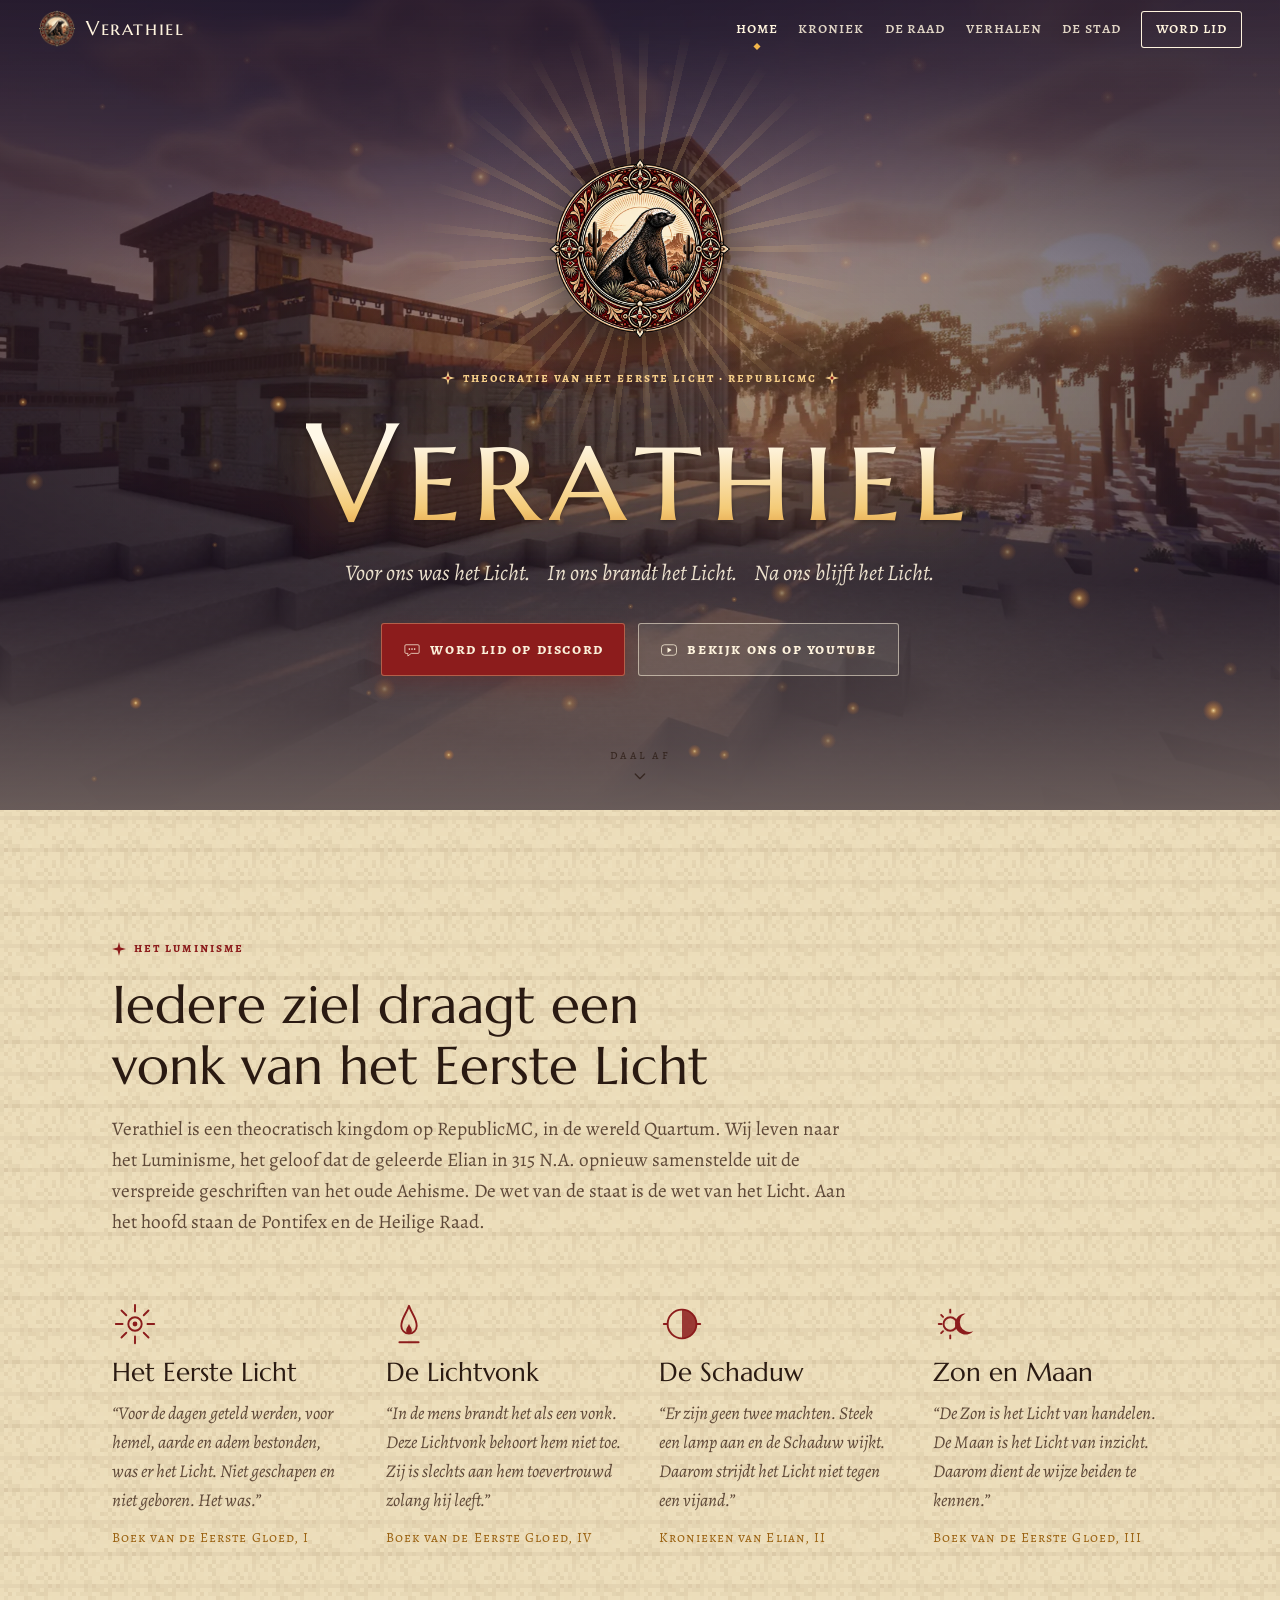
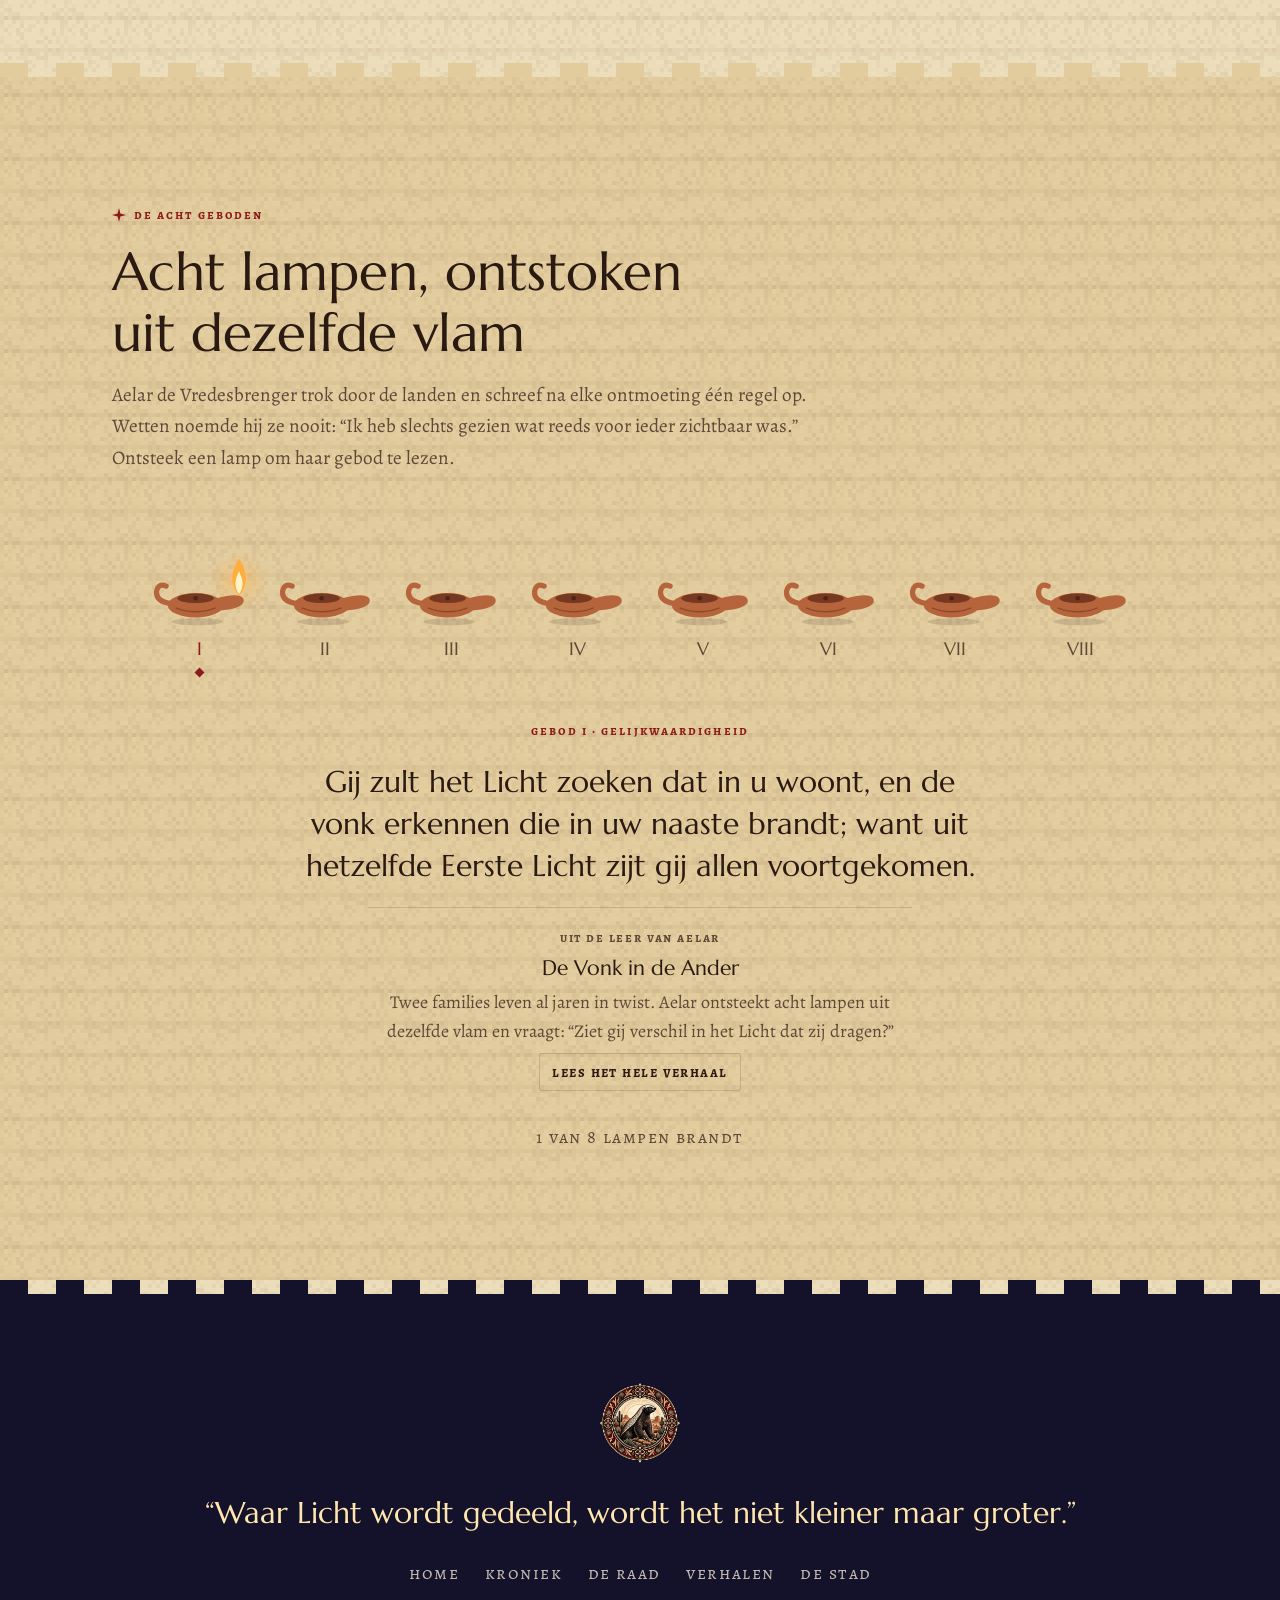
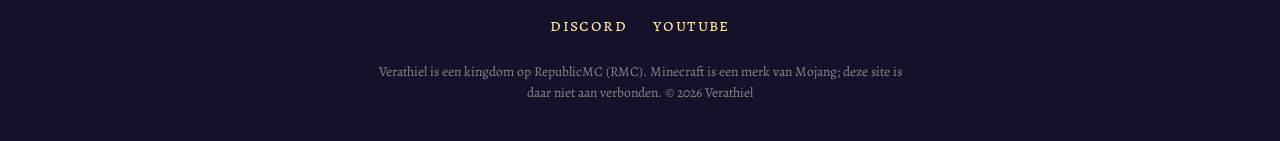
==== commit e4bf0b26: "Site-Update" ====
--- a/index.html
+++ b/index.html
@@ -1,29 +1,15 @@
 <!doctype html>
 <html lang="nl">
   <head>
-    <meta charset="utf-8" />
-    <meta name="viewport" content="width=device-width, initial-scale=1, viewport-fit=cover" />
+    <meta charset="UTF-8" />
+    <meta name="viewport" content="width=device-width, initial-scale=1.0, viewport-fit=cover" />
     <title>Verathiel</title>
     <meta name="description" content="Verathiel, de theocratie van het Eerste Licht op RepublicMC." />
-    <meta name="theme-color" content="#17132B" />
-
-    <!-- Icoontjes -->
-    <link rel="icon" type="image/png" href="img/favicon.png" />
-    <link rel="apple-touch-icon" href="img/apple-touch-icon.png" />
-
-    <!-- Voorbeeld bij het delen van de link (Discord, WhatsApp...).
-       Discord heeft een volledig adres nodig: vervang "img/og.jpg" door
-       bv. https://jouwnaam.github.io/verathiel/img/og.jpg zodra de site online staat. -->
-    <meta property="og:type" content="website" />
-    <meta property="og:title" content="Verathiel" />
-    <meta
-      property="og:description"
-      content="De theocratie van het Eerste Licht op RepublicMC. Voor ons was het Licht. In ons brandt het Licht. Na ons blijft het Licht."
-    />
-    <meta property="og:image" content="img/og.jpg" />
-    <meta name="twitter:card" content="summary_large_image" />
-
-    <!-- Lettertypes -->
+    <meta name="theme-color" content="#14112A" />
+
+    <link rel="icon" type="image/png" href="./favicon.png" />
+    <link rel="apple-touch-icon" href="./apple-touch-icon.png" />
+
     <link rel="preconnect" href="https://fonts.googleapis.com" />
     <link rel="preconnect" href="https://fonts.gstatic.com" crossorigin />
     <link
@@ -31,291 +17,103 @@
       href="https://fonts.googleapis.com/css2?family=Alegreya:ital,wght@0,400;0,500;0,700;1,400;1,500&family=Alegreya+SC:wght@500;700&family=Marcellus&family=Marcellus+SC&display=swap"
     />
 
-    <!-- Stijl en scripts -->
-    <link rel="stylesheet" href="css/style.css" />
-    <script src="js/thema-vooraf.js"></script>
-    <script src="js/bestand-melding.js" defer></script>
-    <script type="module" src="js/main.js"></script>
+    <script type="module" crossorigin src="./assets/home-CtMczJvd.js"></script>
+    <link rel="modulepreload" crossorigin href="./assets/gedeeld-qVtBO_b6.js">
+    <link rel="modulepreload" crossorigin href="./assets/romeins-BL9bOCjB.js">
+    <link rel="stylesheet" crossorigin href="./assets/gedeeld-DC3o7x7U.css">
+    <link rel="stylesheet" crossorigin href="./assets/home-Bdl-aS_T.css">
   </head>
-  <body>
-    <!-- Iconen en verlopen, hergebruikt met <use href="#naam"> -->
-    <svg width="0" height="0" style="position: absolute" aria-hidden="true">
-      <defs>
-        <radialGradient id="lampGloed">
-          <stop offset="0" stop-color="#FFD27A" stop-opacity=".75" />
-          <stop offset=".45" stop-color="#FFB04A" stop-opacity=".22" />
-          <stop offset="1" stop-color="#FF9A3A" stop-opacity="0" />
-        </radialGradient>
-        <symbol id="ster" viewBox="0 0 24 24">
-          <path fill="currentColor" d="M12 0l2.4 9.6L24 12l-9.6 2.4L12 24l-2.4-9.6L0 12l9.6-2.4z" />
-          <circle cx="12" cy="12" r="2.6" style="fill: var(--karmijn)" />
-        </symbol>
-        <symbol id="zon" viewBox="0 0 24 24">
-          <g fill="none" stroke="currentColor" stroke-width="1.8" stroke-linecap="round">
-            <circle cx="12" cy="12" r="4.2" />
-            <path
-              d="M12 2v2.4M12 19.6V22M2 12h2.4M19.6 12H22M4.9 4.9l1.7 1.7M17.4 17.4l1.7 1.7M4.9 19.1l1.7-1.7M17.4 6.6l1.7-1.7"
+
+  <body data-pagina="home">
+    <!-- Navigatie: wordt opgebouwd door src/components/nav/nav.ts -->
+    <header class="nav" id="nav"></header>
+
+    <main>
+      <!-- ============ STARTSCHERM ============ -->
+      <section class="hero" id="begin">
+        <img
+          class="hero-beeld"
+          id="heroBeeld"
+          src="./assets/hero-klokkentoren-83IzbJp5.webp"
+          alt="Verathiel bij zonsondergang: zandstenen huizen met rode daken, een klokkentoren en palmen in de woestijn"
+          fetchpriority="high"
+        />
+        <div class="hero-waas"></div>
+        <canvas class="hero-vonken" id="heroVonken" aria-hidden="true"></canvas>
+
+        <div class="hero-inhoud">
+          <div class="medaillon">
+            <div class="stralen"></div>
+            <img
+              src="./assets/logo-CLmrbzZ5.webp"
+              alt="Het wapen van Verathiel: een honingdas op een rots, voor de opkomende woestijnzon"
+              width="186"
+              height="186"
             />
-          </g>
-        </symbol>
-        <symbol id="maan" viewBox="0 0 24 24">
-          <path fill="currentColor" d="M15.5 2.6A9.5 9.5 0 1 0 21.4 15 7.6 7.6 0 0 1 15.5 2.6z" />
-        </symbol>
-        <symbol id="vonk" viewBox="0 0 24 24">
-          <path
-            fill="currentColor"
-            d="M12 1c.6 5.2 2.8 8.4 8 9.4v1.2c-5.2 1-7.4 4.2-8 9.4h-.2c-.6-5.2-2.8-8.4-8-9.4v-1.2c5.2-1 7.4-4.2 8-9.4z"
-          />
-        </symbol>
-        <symbol id="eerste-licht" viewBox="0 0 48 48">
-          <g fill="none" stroke="currentColor" stroke-width="2" stroke-linecap="round">
-            <circle cx="24" cy="24" r="7" />
-            <path d="M24 4v7M24 37v7M4 24h7M37 24h7M9.9 9.9l5 5M33.1 33.1l5 5M9.9 38.1l5-5M33.1 14.9l5-5" />
-          </g>
-          <circle cx="24" cy="24" r="2.5" fill="currentColor" />
-        </symbol>
-        <symbol id="lichtvonk" viewBox="0 0 48 48">
-          <path
-            fill="none"
-            stroke="currentColor"
-            stroke-width="2"
-            stroke-linejoin="round"
-            d="M24 5c3 9 8 13 8 21a8 8 0 0 1-16 0c0-8 5-12 8-21z"
-          />
-          <path fill="currentColor" d="M24 24c1.4 3 3 4.6 3 7a3 3 0 0 1-6 0c0-2.4 1.6-4 3-7z" />
-          <path fill="none" stroke="currentColor" stroke-width="2" stroke-linecap="round" d="M14 43h20" />
-        </symbol>
-        <symbol id="schaduw" viewBox="0 0 48 48">
-          <circle cx="24" cy="24" r="15" fill="none" stroke="currentColor" stroke-width="2" />
-          <path fill="currentColor" d="M24 9a15 15 0 0 1 0 30z" opacity=".85" />
-          <path
-            fill="none"
-            stroke="currentColor"
-            stroke-width="2"
-            stroke-linecap="round"
-            d="M5 24h3M40 24h3"
-          />
-        </symbol>
-        <symbol id="zonmaan-icoon" viewBox="0 0 48 48">
-          <g fill="none" stroke="currentColor" stroke-width="2" stroke-linecap="round">
-            <circle cx="18" cy="24" r="7" />
-            <path d="M18 9v3M18 36v3M6 24h3M8.5 14.5l2 2M8.5 33.5l2-2" />
-          </g>
-          <path fill="currentColor" d="M34 13a11 11 0 1 0 8 18.5A9 9 0 0 1 34 13z" />
-        </symbol>
-        <symbol id="stem" viewBox="0 0 48 48">
-          <g fill="none" stroke="currentColor" stroke-width="2" stroke-linecap="round">
-            <rect x="18" y="6" width="12" height="22" rx="6" />
-            <path d="M11 22a13 13 0 0 0 26 0M24 35v7M17 42h14" />
-          </g>
-        </symbol>
-        <symbol id="weegschaal" viewBox="0 0 48 48">
-          <g
-            fill="none"
-            stroke="currentColor"
-            stroke-width="2"
-            stroke-linecap="round"
-            stroke-linejoin="round"
-          >
-            <path d="M24 6v36M14 42h20M10 12h28" />
-            <path d="M10 12l-6 14h12zM38 12l-6 14h12z" />
-            <path d="M4 26a6 4 0 0 0 12 0M32 26a6 4 0 0 0 12 0" />
-          </g>
-        </symbol>
-        <symbol id="basiliek" viewBox="0 0 48 48">
-          <g fill="none" stroke="currentColor" stroke-width="2" stroke-linejoin="round">
-            <path d="M6 20L24 8l18 12M8 20h32M10 20v18M17 20v18M24 20v18M31 20v18M38 20v18M6 40h36" />
-          </g>
-          <circle cx="24" cy="15" r="2" fill="currentColor" />
-        </symbol>
-        <symbol id="beeld" viewBox="0 0 48 48">
-          <g fill="none" stroke="currentColor" stroke-width="2" stroke-linejoin="round">
-            <rect x="5" y="11" width="38" height="26" rx="3" />
-            <path d="M21 18l9 6-9 6z" fill="currentColor" />
-          </g>
-        </symbol>
-        <symbol id="praat" viewBox="0 0 48 48">
-          <g fill="none" stroke="currentColor" stroke-width="2" stroke-linejoin="round">
-            <path d="M8 10h32a3 3 0 0 1 3 3v17a3 3 0 0 1-3 3H22l-9 7v-7H8a3 3 0 0 1-3-3V13a3 3 0 0 1 3-3z" />
-          </g>
-          <circle cx="17" cy="21.5" r="2.2" fill="currentColor" />
-          <circle cx="24" cy="21.5" r="2.2" fill="currentColor" />
-          <circle cx="31" cy="21.5" r="2.2" fill="currentColor" />
-        </symbol>
-        <symbol id="speel" viewBox="0 0 48 48">
-          <rect
-            x="4"
-            y="10"
-            width="40"
-            height="28"
-            rx="8"
-            fill="none"
-            stroke="currentColor"
-            stroke-width="2"
-          />
-          <path d="M20 17l11 7-11 7z" fill="currentColor" />
-        </symbol>
-        <symbol id="pijl-r" viewBox="0 0 24 24">
-          <path
-            fill="none"
-            stroke="currentColor"
-            stroke-width="2"
-            stroke-linecap="round"
-            stroke-linejoin="round"
-            d="M9 5l7 7-7 7"
-          />
-        </symbol>
-        <symbol id="pijl-l" viewBox="0 0 24 24">
-          <path
-            fill="none"
-            stroke="currentColor"
-            stroke-width="2"
-            stroke-linecap="round"
-            stroke-linejoin="round"
-            d="M15 5l-7 7 7 7"
-          />
-        </symbol>
-        <symbol id="pijl-o" viewBox="0 0 24 24">
-          <path
-            fill="none"
-            stroke="currentColor"
-            stroke-width="2"
-            stroke-linecap="round"
-            stroke-linejoin="round"
-            d="M5 9l7 7 7-7"
-          />
-        </symbol>
-        <symbol id="kruis" viewBox="0 0 24 24">
-          <path
-            fill="none"
-            stroke="currentColor"
-            stroke-width="2"
-            stroke-linecap="round"
-            d="M6 6l12 12M18 6L6 18"
-          />
-        </symbol>
-        <symbol id="uit" viewBox="0 0 24 24">
-          <path
-            fill="none"
-            stroke="currentColor"
-            stroke-width="2"
-            stroke-linecap="round"
-            stroke-linejoin="round"
-            d="M14 4h6v6M20 4l-9 9M18 14v5a1 1 0 0 1-1 1H5a1 1 0 0 1-1-1V7a1 1 0 0 1 1-1h5"
-          />
-        </symbol>
-      </defs>
-    </svg>
-
-    <header class="nav" id="nav">
-      <a class="nav-merk" href="#begin">
-        <img src="img/logo.webp" alt="" width="38" height="38" />
-        <span>Verathiel</span>
-      </a>
-      <nav class="nav-links" id="navLinks" aria-label="Hoofdmenu">
-        <a href="#licht">Het Licht</a>
-        <a href="#geboden">Geboden</a>
-        <a href="#kroniek">Kroniek</a>
-        <a href="#rangen">Rangen</a>
-        <a href="#stad">De Stad</a>
-        <a href="#verhalen">Verhalen</a>
-        <a href="#aansluiten" class="nav-cta">Aansluiten</a>
-      </nav>
-      <button class="zonmaan" id="zonmaan" type="button" aria-label="Wissel tussen Zon en Maan">
-        <svg class="zm-zon" aria-hidden="true"><use href="#zon" /></svg>
-        <svg class="zm-maan" aria-hidden="true"><use href="#maan" /></svg>
-        <span class="zm-knop" aria-hidden="true"></span>
-      </button>
-      <button class="nav-menu" id="navMenu" type="button" aria-expanded="false" aria-controls="navLinks">
-        <span aria-hidden="true"></span>
-        menu
-      </button>
-    </header>
-
-    <section class="hero" id="begin">
-      <img
-        class="hero-beeld"
-        id="heroBeeld"
-        src="img/klokkentoren.webp"
-        alt="Verathiel bij zonsondergang: zandstenen huizen met rode daken, een klokkentoren en palmen in de woestijn"
-        fetchpriority="high"
-      />
-      <div class="hero-waas"></div>
-      <canvas class="vonken" id="vonken" aria-hidden="true"></canvas>
-      <div class="hero-inhoud">
-        <div class="medaillon">
-          <div class="stralen"></div>
-          <img
-            src="img/logo.webp"
-            alt="Het wapen van Verathiel: een honingdas op een rots, voor de opkomende woestijnzon"
-            width="186"
-            height="186"
-          />
+          </div>
+
+          <p class="eyebrow">
+            <svg aria-hidden="true"><use href="iconen.svg#ster" /></svg>
+            Theocratie van het Eerste Licht · RepublicMC
+            <svg aria-hidden="true"><use href="iconen.svg#ster" /></svg>
+          </p>
+
+          <h1 aria-label="Verathiel">
+            <span style="--i: 0" aria-hidden="true">V</span>
+            <span style="--i: 1" aria-hidden="true">e</span>
+            <span style="--i: 2" aria-hidden="true">r</span>
+            <span style="--i: 3" aria-hidden="true">a</span>
+            <span style="--i: 4" aria-hidden="true">t</span>
+            <span style="--i: 5" aria-hidden="true">h</span>
+            <span style="--i: 6" aria-hidden="true">i</span>
+            <span style="--i: 7" aria-hidden="true">e</span>
+            <span style="--i: 8" aria-hidden="true">l</span>
+          </h1>
+
+          <p class="hero-gebed">
+            <span>Voor ons was het Licht.</span>
+            <span>In ons brandt het Licht.</span>
+            <span>Na ons blijft het Licht.</span>
+          </p>
+
+          <div class="knoppen">
+            <a class="knop knop-primair" href="https://discord.gg/6MVmUydGcq" target="_blank" rel="noopener">
+              <svg aria-hidden="true"><use href="iconen.svg#praat" /></svg>
+              Word lid op Discord
+            </a>
+            <a class="knop knop-glas" href="https://www.youtube.com/@VerathielRMC" target="_blank" rel="noopener">
+              <svg aria-hidden="true"><use href="iconen.svg#speel" /></svg>
+              Bekijk ons op YouTube
+            </a>
+          </div>
         </div>
-        <p class="eyebrow">
-          <svg aria-hidden="true"><use href="#ster" /></svg>
-          Theocratie van het Eerste Licht · RepublicMC
-          <svg aria-hidden="true"><use href="#ster" /></svg>
-        </p>
-        <h1 aria-label="Verathiel">
-          <span style="--i: 0" aria-hidden="true">V</span>
-          <span style="--i: 1" aria-hidden="true">e</span>
-          <span style="--i: 2" aria-hidden="true">r</span>
-          <span style="--i: 3" aria-hidden="true">a</span>
-          <span style="--i: 4" aria-hidden="true">t</span>
-          <span style="--i: 5" aria-hidden="true">h</span>
-          <span style="--i: 6" aria-hidden="true">i</span>
-          <span style="--i: 7" aria-hidden="true">e</span>
-          <span style="--i: 8" aria-hidden="true">l</span>
-        </h1>
-        <p class="hero-gebed">
-          <span>Voor ons was het Licht.</span>
-          <span>In ons brandt het Licht.</span>
-          <span>Na ons blijft het Licht.</span>
-        </p>
-        <div class="knoppen">
-          <a class="knop knop-primair" href="https://discord.gg/6MVmUydGcq" target="_blank" rel="noopener">
-            <svg aria-hidden="true"><use href="#praat" /></svg>
-            Word lid op Discord
-          </a>
-          <a
-            class="knop knop-glas"
-            href="https://www.youtube.com/@VerathielRMC"
-            target="_blank"
-            rel="noopener"
-          >
-            <svg aria-hidden="true"><use href="#speel" /></svg>
-            Bekijk ons op YouTube
-          </a>
-        </div>
-      </div>
-      <a class="daal" href="#licht">
-        daal af
-        <svg aria-hidden="true"><use href="#pijl-o" /></svg>
-      </a>
-    </section>
-
-    <main>
+
+        <a class="daal" href="#licht">
+          daal af
+          <svg aria-hidden="true"><use href="iconen.svg#pijl-omlaag" /></svg>
+        </a>
+      </section>
+
       <!-- ============ HET LICHT ============ -->
       <section class="sectie" id="licht">
         <div class="binnen">
           <div class="kop">
             <p class="eyebrow">
-              <svg aria-hidden="true"><use href="#ster" /></svg>
+              <svg aria-hidden="true"><use href="iconen.svg#ster" /></svg>
               Het Luminisme
             </p>
             <h2>Iedere ziel draagt een vonk van het Eerste Licht</h2>
             <p class="intro">
               Verathiel is een theocratisch kingdom op RepublicMC, in de wereld Quartum. Wij leven naar het
               Luminisme, het geloof dat de geleerde Elian in 315 N.A. opnieuw samenstelde uit de verspreide
-              geschriften van het oude Aehisme. De wet van de staat is de wet van het Licht. Aan het hoofd
-              staan de Pontifex en de Heilige Raad.
+              geschriften van het oude Aehisme. De wet van de staat is de wet van het Licht. Aan het hoofd staan
+              de Pontifex en de Heilige Raad.
             </p>
           </div>
 
           <div class="pijlers">
             <article class="pijler">
-              <svg class="pijler-icoon" aria-hidden="true"><use href="#eerste-licht" /></svg>
+              <svg class="pijler-icoon" aria-hidden="true"><use href="iconen.svg#eerste-licht" /></svg>
               <h3>Het Eerste Licht</h3>
               <blockquote>
                 “Voor de dagen geteld werden, voor hemel, aarde en adem bestonden, was er het Licht. Niet
@@ -323,116 +121,59 @@
               </blockquote>
               <p class="bron">Boek van de Eerste Gloed, I</p>
             </article>
-            <article class="pijler">
-              <svg class="pijler-icoon" aria-hidden="true"><use href="#lichtvonk" /></svg>
+
+            <article class="pijler">
+              <svg class="pijler-icoon" aria-hidden="true"><use href="iconen.svg#lichtvonk" /></svg>
               <h3>De Lichtvonk</h3>
               <blockquote>
-                “In de mens brandt het als een vonk. Deze Lichtvonk behoort hem niet toe. Zij is slechts aan
-                hem toevertrouwd zolang hij leeft.”
+                “In de mens brandt het als een vonk. Deze Lichtvonk behoort hem niet toe. Zij is slechts aan hem
+                toevertrouwd zolang hij leeft.”
               </blockquote>
               <p class="bron">Boek van de Eerste Gloed, IV</p>
             </article>
-            <article class="pijler">
-              <svg class="pijler-icoon" aria-hidden="true"><use href="#schaduw" /></svg>
+
+            <article class="pijler">
+              <svg class="pijler-icoon" aria-hidden="true"><use href="iconen.svg#schaduw" /></svg>
               <h3>De Schaduw</h3>
               <blockquote>
-                “Er zijn geen twee machten. Steek een lamp aan en de Schaduw wijkt. Daarom strijdt het Licht
-                niet tegen een vijand.”
+                “Er zijn geen twee machten. Steek een lamp aan en de Schaduw wijkt. Daarom strijdt het Licht niet
+                tegen een vijand.”
               </blockquote>
               <p class="bron">Kronieken van Elian, II</p>
             </article>
-            <article class="pijler">
-              <svg class="pijler-icoon" aria-hidden="true"><use href="#zonmaan-icoon" /></svg>
+
+            <article class="pijler">
+              <svg class="pijler-icoon" aria-hidden="true"><use href="iconen.svg#zon-en-maan" /></svg>
               <h3>Zon en Maan</h3>
               <blockquote>
-                “De Zon is het Licht van handelen. De Maan is het Licht van inzicht. Daarom dient de wijze
-                beiden te kennen.”
-              </blockquote>
-              <button class="tekstknop" type="button" data-wissel-thema data-thema-tekst>
-                Wissel naar de Maan
-              </button>
-            </article>
-          </div>
-
-          <div class="vonk kader">
-            <div class="vonk-tekst">
-              <p class="label">Probeer het zelf</p>
-              <h3>Jouw Lichtvonk</h3>
-              <p class="vonk-citaat">
-                “Door waarheid, barmhartigheid, inzicht en rechtvaardigheid brandt zij helder. Door hoogmoed,
-                bedrog, verraad en wreedheid wordt zij verduisterd. Doch niemand wordt zonder Licht geboren.”
-              </p>
-              <div class="vonk-groep">
-                <p class="label">Brengt Licht</p>
-                <div class="chips" id="deugden">
-                  <button class="chip chip-deugd" type="button" data-richting="deugd">
-                    <svg aria-hidden="true"><use href="#vonk" /></svg>
-                    Waarheid
-                  </button>
-                  <button class="chip chip-deugd" type="button" data-richting="deugd">
-                    <svg aria-hidden="true"><use href="#vonk" /></svg>
-                    Barmhartigheid
-                  </button>
-                  <button class="chip chip-deugd" type="button" data-richting="deugd">
-                    <svg aria-hidden="true"><use href="#vonk" /></svg>
-                    Inzicht
-                  </button>
-                  <button class="chip chip-deugd" type="button" data-richting="deugd">
-                    <svg aria-hidden="true"><use href="#vonk" /></svg>
-                    Rechtvaardigheid
-                  </button>
-                </div>
-              </div>
-              <div class="vonk-groep">
-                <p class="label">Verduistert</p>
-                <div class="chips" id="zonden">
-                  <button class="chip chip-zonde" type="button" data-richting="zonde">Hoogmoed</button>
-                  <button class="chip chip-zonde" type="button" data-richting="zonde">Bedrog</button>
-                  <button class="chip chip-zonde" type="button" data-richting="zonde">Verraad</button>
-                  <button class="chip chip-zonde" type="button" data-richting="zonde">Wreedheid</button>
-                </div>
-              </div>
-              <div class="meter" aria-hidden="true">
-                helderheid
-                <span class="meter-balk"><i id="meterVulling"></i></span>
-              </div>
-              <p class="vonk-status" id="vonkStatus" aria-live="polite">
-                Je vonk brandt rustig. Kies hierboven hoe je leeft.
-              </p>
-            </div>
-            <div class="vonk-beeld" id="vonkBeeld">
-              <canvas id="vonkCanvas" aria-hidden="true"></canvas>
-              <svg class="vonk-lamp" id="vonkLamp" viewBox="0 0 120 100" aria-hidden="true">
-                <ellipse class="l-schaduw" cx="58" cy="92" rx="30" ry="4" />
-                <path class="l-greep" d="M28 72 Q 10 70 11 58 Q 13 48 22 52" />
-                <path class="l-klei" d="M80 66 Q 98 61 106 63 Q 113 65 111 71 Q 107 78 84 80 Z" />
-                <ellipse class="l-klei" cx="56" cy="74" rx="32" ry="14" />
-                <path class="l-lijn" d="M33 77 Q 56 86 79 77" />
-                <ellipse class="l-donker" cx="56" cy="66" rx="21" ry="5.5" />
-                <circle cx="56" cy="66" r="2.6" fill="#2A1A12" opacity=".6" />
-                <ellipse cx="106" cy="64.5" rx="3.2" ry="1.4" fill="#2A1A12" opacity=".7" />
-              </svg>
-            </div>
+                “De Zon is het Licht van handelen. De Maan is het Licht van inzicht. Daarom dient de wijze beiden
+                te kennen.”
+              </blockquote>
+              <p class="bron">Boek van de Eerste Gloed, III</p>
+            </article>
           </div>
         </div>
       </section>
 
-      <!-- ============ GEBODEN ============ -->
+      <!-- ============ DE ACHT GEBODEN ============ -->
       <section class="sectie sectie-alt" id="geboden">
         <div class="binnen">
           <div class="kop">
             <p class="eyebrow">
-              <svg aria-hidden="true"><use href="#ster" /></svg>
+              <svg aria-hidden="true"><use href="iconen.svg#ster" /></svg>
               De Acht Geboden
             </p>
             <h2>Acht lampen, ontstoken uit dezelfde vlam</h2>
             <p class="intro">
-              Aelar de Vredesbrenger trok door de landen en schreef na elke ontmoeting één regel op. Wetten
-              noemde hij ze nooit: “Ik heb slechts gezien wat reeds voor ieder zichtbaar was.” Ontsteek een
-              lamp om haar gebod te lezen.
-            </p>
-          </div>
+              Aelar de Vredesbrenger trok door de landen en schreef na elke ontmoeting één regel op. Wetten noemde
+              hij ze nooit: “Ik heb slechts gezien wat reeds voor ieder zichtbaar was.” Ontsteek een lamp om haar
+              gebod te lezen.
+            </p>
+          </div>
+
+          <!-- De lampen worden door src/components/geboden/geboden.ts gemaakt -->
           <div class="lampen" id="lampen" role="tablist" aria-label="De acht geboden"></div>
+
           <article class="gebod" id="gebod" role="tabpanel" aria-live="polite">
             <p class="gebod-nr" id="gebodNr">Gebod I · Gelijkwaardigheid</p>
             <blockquote class="gebod-tekst" id="gebodTekst">
@@ -443,616 +184,32 @@
               <p class="label">Uit De Leer van Aelar</p>
               <h3 id="gebodVerhaal">De Vonk in de Ander</h3>
               <p id="gebodKern">
-                Twee families leven al jaren in twist. Aelar ontsteekt acht lampen uit dezelfde vlam en
-                vraagt: “Ziet gij verschil in het Licht dat zij dragen?”
+                Twee families leven al jaren in twist. Aelar ontsteekt acht lampen uit dezelfde vlam en vraagt:
+                “Ziet gij verschil in het Licht dat zij dragen?”
               </p>
-              <button class="tekstknop" type="button" id="gebodLees">Lees het hele verhaal</button>
+              <a class="knop knop-lijn knop-klein" id="gebodLees" href="verhalen.html#boek-2-deel-1">
+                lees het hele verhaal
+              </a>
             </div>
           </article>
+
           <div class="lampen-voet">
             <span id="lampenTeller">1 van 8 lampen brandt</span>
             <button class="knop knop-lijn knop-klein" type="button" id="doof" hidden>doof de lampen</button>
           </div>
+
           <div class="alle-lampen kader" id="alleLampen" hidden>
             <p class="label">De Acht Leringen van Aelar</p>
             <p>
-              “Dit zijn geen woorden die mij gegeven zijn. Het Licht spreekt niet. Ik heb slechts gezien wat
-              reeds voor ieder zichtbaar was.”
-            </p>
-          </div>
-        </div>
-      </section>
-
-      <!-- ============ KRONIEK ============ -->
-      <section class="sectie" id="kroniek">
-        <div class="binnen">
-          <div class="kop">
-            <p class="eyebrow">
-              <svg aria-hidden="true"><use href="#ster" /></svg>
-              Kroniek
-            </p>
-            <h2>Van verboden geloof tot theocratie</h2>
-            <p class="intro">
-              Bijna anderhalve eeuw geschiedenis, van het verbod in Doveport tot het bewind van Pontifex Lars.
-              Scroll naar beneden en volg het Licht.
-            </p>
-          </div>
-
-          <div class="tijdlijn" id="tijdlijn">
-            <div class="tijdperk"><span>Het Aehisme in ballingschap</span></div>
-            <div class="moment">
-              <p class="jaar">
-                280
-                <small>N.A.</small>
-              </p>
-              <span class="punt" aria-hidden="true"></span>
-              <div class="moment-inhoud">
-                <h3>Het Verbod van Doveport</h3>
-                <p>
-                  Na het openbarsten van de Esfarr raakt raadslid Joachym Blook in paniek. Hij verdenkt Pius
-                  en de gelovigen van Doveport van samenzwering, verbiedt het geloof en sluit de deuren van de
-                  grote kerk.
-                </p>
-              </div>
-            </div>
-            <div class="moment">
-              <p class="jaar">
-                282
-                <small>N.A.</small>
-              </p>
-              <span class="punt" aria-hidden="true"></span>
-              <div class="moment-inhoud">
-                <h3>Het Verborgen Aehisme</h3>
-                <p>
-                  Het geloof leeft ondergronds verder. Terwijl oorlog en rampen het continent teisteren,
-                  zoeken steeds meer inwoners in het geheim hoop bij het oude geloof.
-                </p>
-              </div>
-            </div>
-            <div class="moment">
-              <p class="jaar">
-                293
-                <small>N.A.</small>
-              </p>
-              <span class="punt" aria-hidden="true"></span>
-              <div class="moment-inhoud">
-                <h3>De zoektocht naar een beter leven</h3>
-                <p>
-                  De oorlog van Joachym Blook brengt honger en tekorten. Een grote stroom vluchtelingen trekt
-                  naar het rustige Wynnhog en neemt het verboden Aehisme in het geheim mee.
-                </p>
-              </div>
-            </div>
-            <div class="moment">
-              <p class="jaar">
-                296
-                <small>N.A.</small>
-              </p>
-              <span class="punt" aria-hidden="true"></span>
-              <div class="moment-inhoud">
-                <h3>Het geloof valt op</h3>
-                <p>
-                  De gemeenschap in Wynnhog groeit en durft zich te tonen. De nieuwe regent Marius Blook deelt
-                  het wantrouwen van zijn vader en beveelt een klopjacht. Wie niet gepakt wordt, vlucht
-                  opnieuw of duikt onder.
-                </p>
-              </div>
-            </div>
-            <div class="tijdperk lijn"><span>Het Luminisme</span></div>
-            <div class="moment">
-              <p class="jaar">
-                315
-                <small>N.A.</small>
-              </p>
-              <span class="punt" aria-hidden="true"></span>
-              <div class="moment-inhoud">
-                <h3>De Openbaring van Elian</h3>
-                <p>
-                  De geleerde Elian publiceert zijn Verlichte Verhandelingen. Aelar kwam niet om balans te
-                  brengen, maar om het Eerste Licht te schenken. Zijn volgelingen, de Aelarianen, verspreiden
-                  het Luminisme snel onder het volk.
-                </p>
-              </div>
-            </div>
-            <div class="moment kloof" aria-hidden="true">
-              <span class="kloof-tekst">· · · 45 jaar · · ·</span>
-            </div>
-            <div class="moment">
-              <p class="jaar">
-                360
-                <small>N.A.</small>
-              </p>
-              <span class="punt" aria-hidden="true"></span>
-              <div class="moment-inhoud">
-                <h3>De Oprichting van Verathiel</h3>
-                <p>
-                  De Aelarianen verenigen de verspreide nederzettingen onder het vaandel van het Luminisme. De
-                  wet van de staat wordt de wet van het Licht. Elian wordt de eerste Pontifex en de hiërarchie
-                  van Aartsvicarissen wordt vastgelegd.
-                </p>
-              </div>
-            </div>
-            <div class="moment klein">
-              <p class="jaar">
-                370
-                <small>N.A.</small>
-              </p>
-              <span class="punt" aria-hidden="true"></span>
-              <div class="moment-inhoud">
-                <h3>Pontifex Arie gekroond</h3>
-                <p>Pontifex Elian I overlijdt. Arie volgt hem op.</p>
-              </div>
-            </div>
-            <div class="moment klein">
-              <p class="jaar">
-                390
-                <small>N.A.</small>
-              </p>
-              <span class="punt" aria-hidden="true"></span>
-              <div class="moment-inhoud">
-                <h3>Pontifex Cornelis gekroond</h3>
-                <p>Pontifex Arie sterft aan een hartaanval. Cornelis neemt het ambt over.</p>
-              </div>
-            </div>
-            <div class="moment klein">
-              <p class="jaar">
-                410
-                <small>N.A.</small>
-              </p>
-              <span class="punt" aria-hidden="true"></span>
-              <div class="moment-inhoud">
-                <h3>Pontifex Paulus gekroond</h3>
-                <p>Pontifex Cornelis overlijdt een natuurlijke dood. Paulus wordt gekroond.</p>
-              </div>
-            </div>
-            <div class="moment nu">
-              <p class="jaar">
-                428
-                <small>N.A.</small>
-              </p>
-              <span class="punt" aria-hidden="true"></span>
-              <div class="moment-inhoud">
-                <h3>Het Verlichte Bewind</h3>
-                <p>
-                  Pontifex Paulus overlijdt onder schimmige omstandigheden en Pontifex Lars neemt zijn plaats
-                  in. Verathiel is uitgegroeid tot een welvarende, strikte theocratie die met ijzeren hand
-                  wordt geregeerd. Het oude Aehisme is een verboden, ketterse herinnering.
-                </p>
-              </div>
-            </div>
-          </div>
-
-          <div class="pontifexen">
-            <p class="eyebrow">
-              <svg aria-hidden="true"><use href="#ster" /></svg>
-              De lijn der Pontifexen
-            </p>
-            <h3>Vijf dragers van het hoogste ambt</h3>
-            <div
-              class="pontifex-rij"
-              id="pontifexRij"
-              role="tablist"
-              aria-label="Pontifexen van Verathiel"
-            ></div>
-            <div class="pf-detail kader" id="pfDetail" role="tabpanel" aria-live="polite">
-              <p class="label">De huidige Pontifex · sinds 428 N.A.</p>
-              <h4>Pontifex Lars</h4>
-              <p>
-                Volgde Paulus op na diens dood. Onder zijn leiding is Verathiel een welvarende en strikte
-                theocratie.
-              </p>
-            </div>
-          </div>
-        </div>
-      </section>
-
-      <!-- ============ RANGEN ============ -->
-      <section class="sectie sectie-alt" id="rangen">
-        <div class="binnen">
-          <div class="kop">
-            <p class="eyebrow">
-              <svg aria-hidden="true"><use href="#ster" /></svg>
-              Hiërarchie
-            </p>
-            <h2>Heersen is een last, geen beloning</h2>
-            <p class="intro">
-              In Verathiel zijn kerk en staat één. Elke rang draagt een kerkelijke titel. Naast elke titel
-              staat de rang waarmee hij op de server overeenkomt.
-            </p>
-          </div>
-          <div class="rangen-wrap">
-            <ol class="rangen">
-              <li class="rang top">
-                <h3>Pontifex</h3>
-                <span class="gelijk">koning</span>
-                <p>Hoogste geestelijke leider en staatshoofd van Verathiel, gekozen door de Heilige Raad.</p>
-              </li>
-              <li class="rang">
-                <h3>Bisschop</h3>
-                <span class="gelijk">hertog</span>
-                <p>Draagt het Licht over een bisdom. Ons doel is van heel Quartum één bisdom te maken.</p>
-              </li>
-              <li class="rang">
-                <h3>Maarschalk</h3>
-                <span class="gelijk">generaal</span>
-                <p>Voert de Wacht van het Licht aan.</p>
-              </li>
-              <li class="rang">
-                <h3>Aartsvicaris</h3>
-                <span class="gelijk">raadgever</span>
-                <p>Ziet toe op de geestelijke en politieke zuiverheid van het land.</p>
-              </li>
-              <li class="rang">
-                <h3>Abtsheer</h3>
-                <span class="gelijk">graaf</span>
-                <p>Heer over een abdij en de landen die erbij horen.</p>
-              </li>
-              <li class="rang">
-                <h3>Tempelier</h3>
-                <span class="gelijk">elitesoldaat</span>
-                <p>“Ik draag het zwaard, maar zal het niet liefhebben.”</p>
-              </li>
-              <li class="rang">
-                <h3>Geloofswachter</h3>
-                <span class="gelijk">soldaat</span>
-                <p>“Hij draagt het zwaard opdat anderen het niet hoeven dragen.”</p>
-              </li>
-              <li class="rang">
-                <h3>Monnik</h3>
-                <span class="gelijk">herbergier</span>
-                <p>Houdt de Lichthuizen open, waar reizigers voedsel, warmte en kennis vinden.</p>
-              </li>
-              <li class="rang">
-                <h3>Gelovige</h3>
-                <span class="gelijk">burger</span>
-                <p>Geestelijke, gelovige of gewoon burger. Ieder draagt een Lichtvonk.</p>
-              </li>
-            </ol>
-            <aside class="rang-citaat kader">
-              <svg class="pijler-icoon" aria-hidden="true"><use href="#lichtvonk" /></svg>
-              <blockquote>
-                “Het Licht kent geen koning. Geen priester wordt geboren met een helderder vonk dan een boer.
-                Ambt kan verantwoordelijkheid geven. Kennis kan inzicht geven. Maar geen titel maakt de ziel
-                zuiver.”
-              </blockquote>
-              <p class="bron">Boek der Schaduwen, IV · Van Hoogmoed</p>
-            </aside>
-          </div>
-        </div>
-      </section>
-
-      <!-- ============ LANTAARN ============ -->
-      <section class="lantaarn" id="schaduw" aria-labelledby="schaduwKop">
-        <div class="lantaarn-gloed" aria-hidden="true"></div>
-        <div class="binnen">
-          <div class="lantaarn-stapel">
-            <div class="lantaarn-laag lantaarn-donker">
-              <p class="eyebrow">
-                <svg aria-hidden="true"><use href="#ster" /></svg>
-                Uit het Boek der Schaduwen
-              </p>
-              <h2 id="schaduwKop">De gevaarlijkste Schaduw is die welke zichzelf Licht noemt.</h2>
-              <p>
-                Tegen zichtbaar kwaad wapent de mens zich. Doch wanneer wreedheid rechtvaardigheid wordt
-                genoemd, wanneer hebzucht plicht wordt genoemd en wanneer hoogmoed heiligheid wordt genoemd,
-                volgen velen zonder te zien waarheen zij geleid worden.
-              </p>
-              <p class="slot">Zie wat de daden van een mens achterlaten. Want de vrucht verraadt de boom.</p>
-            </div>
-            <div class="lantaarn-laag lantaarn-licht" id="lantaarnLicht" aria-hidden="true">
-              <p class="eyebrow">
-                <svg aria-hidden="true"><use href="#ster" /></svg>
-                Uit het Boek der Schaduwen
-              </p>
-              <h2>De gevaarlijkste Schaduw is die welke zichzelf Licht noemt.</h2>
-              <p>
-                Tegen zichtbaar kwaad wapent de mens zich. Doch wanneer wreedheid rechtvaardigheid wordt
-                genoemd, wanneer hebzucht plicht wordt genoemd en wanneer hoogmoed heiligheid wordt genoemd,
-                volgen velen zonder te zien waarheen zij geleid worden.
-              </p>
-              <p class="slot">Zie wat de daden van een mens achterlaten. Want de vrucht verraadt de boom.</p>
-            </div>
-          </div>
-          <p class="lantaarn-hint" id="lantaarnHint">beweeg je lantaarn over de tekst</p>
-        </div>
-      </section>
-
-      <!-- ============ STAD ============ -->
-      <section class="sectie" id="stad">
-        <div class="binnen">
-          <div class="kop">
-            <p class="eyebrow">
-              <svg aria-hidden="true"><use href="#ster" /></svg>
-              De Stad
-            </p>
-            <h2>Zandsteen onder de woestijnzon</h2>
-            <p class="intro">
-              Tussen de duinen en cactussen van Quartum verrijst Verathiel: zandstenen muren, rode daken,
-              zuilengangen en klokkentorens. Dit is pas het begin. Het plan is een grote stad in Romeinse
-              stijl, met basilieken waar het Licht gevierd wordt.
-            </p>
-          </div>
-          <div class="galerij" id="galerij">
-            <button class="foto groot" type="button" data-i="0">
-              <img
-                src="img/stallen.webp"
-                alt="Een zandstenen gebouw met stallen en varkens, een hoge toren en de woestijn op de achtergrond"
-                loading="lazy"
-              />
-              <span class="onderschrift">Aan de rand van de stad, waar de woestijn begint</span>
-            </button>
-            <button class="foto" type="button" data-i="1">
-              <img
-                src="img/binnenhof-klein.webp"
-                alt="Een binnenhof met gras, een bank en zuilengangen met lantaarns"
-                loading="lazy"
-              />
-              <span class="onderschrift">Een stille binnenhof achter de zuilengang</span>
-            </button>
-            <button class="foto" type="button" data-i="2">
-              <img
-                src="img/korenveld-klein.webp"
-                alt="Een groot zandstenen gebouw met rode daken naast een korenveld bij zonsondergang"
-                loading="lazy"
-              />
-              <span class="onderschrift">Tussen stenen muren en gouden korenvelden</span>
-            </button>
-            <button class="foto" type="button" data-i="3">
-              <img
-                src="img/klokkentoren-klein.webp"
-                alt="Huizen en een klokkentoren bij zonsondergang, met palmen ernaast"
-                loading="lazy"
-              />
-              <span class="onderschrift">De klokkentoren bij zonsondergang</span>
-            </button>
-          </div>
-          <div class="stad-noot">
-            <span>
-              <svg aria-hidden="true"><use href="#ster" /></svg>
-              Romeinse bouwstijl
-            </span>
-            <span>
-              <svg aria-hidden="true"><use href="#ster" /></svg>
-              Basilieken in aanbouw
-            </span>
-            <span>
-              <svg aria-hidden="true"><use href="#ster" /></svg>
-              Klik op een beeld om het te vergroten
-            </span>
-          </div>
-        </div>
-      </section>
-
-      <!-- ============ VERHALEN ============ -->
-      <section class="sectie sectie-alt" id="verhalen">
-        <div class="binnen">
-          <div class="kop">
-            <p class="eyebrow">
-              <svg aria-hidden="true"><use href="#ster" /></svg>
-              De Verlichte Verhalen
-            </p>
-            <h2>Het heilige boek van Verathiel</h2>
-            <p class="intro">
-              Acht boeken over het Eerste Licht, de reizen van Aelar, de leer van Elian en het einde van alle
-              dingen. Kies een boek van de plank en lees.
-            </p>
-          </div>
-          <div class="plank-wrap">
-            <div class="plank" id="plank" role="tablist" aria-label="De acht boeken"></div>
-          </div>
-          <div class="lezer kader" id="lezer">
-            <div class="lezer-inhoud">
-              <p class="label" id="boekNr">Boek I</p>
-              <h3 id="boekTitel">Het Boek van de Eerste Gloed</h3>
-              <p class="sub" id="boekSub">
-                Over het begin van alle dingen, de Lichtvonk en de Eerste Belofte.
-              </p>
-              <ol class="toc" id="toc" aria-label="Hoofdstukken"></ol>
-            </div>
-            <div class="lezer-tekst" id="lezerTekst" aria-live="polite">
-              <p class="label" id="passageNr">Hoofdstuk I</p>
-              <h4 id="passageTitel">Voor het Begin</h4>
-              <div class="passage" id="passage">
-                <p>
-                  Voor de dagen geteld werden, voor hemel, aarde en adem bestonden, was er het Licht. Niet
-                  geschapen en niet geboren. Het was.
-                </p>
-              </div>
-              <div class="moraal" id="moraal" hidden></div>
-              <p class="na-moraal" id="naMoraal" hidden></p>
-              <div class="lezer-voet">
-                <button class="knop knop-lijn knop-klein" type="button" id="vorige">
-                  <svg aria-hidden="true"><use href="#pijl-l" /></svg>
-                  vorige
-                </button>
-                <span id="positie">1 / 8</span>
-                <button class="knop knop-lijn knop-klein" type="button" id="volgende">
-                  volgende
-                  <svg aria-hidden="true"><use href="#pijl-r" /></svg>
-                </button>
-              </div>
-            </div>
-          </div>
-        </div>
-      </section>
-
-      <!-- ============ AANSLUITEN ============ -->
-      <section class="sectie" id="aansluiten">
-        <div class="binnen">
-          <div class="kop">
-            <p class="eyebrow">
-              <svg aria-hidden="true"><use href="#ster" /></svg>
-              Aansluiten
-            </p>
-            <h2>Draag het Licht met ons mee</h2>
-            <p class="intro">
-              Verathiel zoekt gelovigen, bouwers, wachters en verhalenvertellers. Dit is waar wij voor staan.
-            </p>
-          </div>
-          <div class="waarden">
-            <div class="waarde">
-              <svg aria-hidden="true"><use href="#stem" /></svg>
-              <h3>Voice RP</h3>
-              <p>
-                Wij spelen het liefst met stem. Het grootste deel van onze leden kiest voice RP boven tekst.
-              </p>
-            </div>
-            <div class="waarde">
-              <svg aria-hidden="true"><use href="#weegschaal" /></svg>
-              <h3>Neutraal met principes</h3>
-              <p>
-                We blijven buiten de politieke conflicten van Quartum, tenzij die ingaan tegen de geboden van
-                het Licht.
-              </p>
-            </div>
-            <div class="waarde">
-              <svg aria-hidden="true"><use href="#basiliek" /></svg>
-              <h3>Eén bisdom, heel Quartum</h3>
-              <p>
-                Ons doel is in elk rijk een kerk of basiliek te stichten en het Licht over het hele continent
-                te dragen.
-              </p>
-            </div>
-            <div class="waarde">
-              <svg aria-hidden="true"><use href="#beeld" /></svg>
-              <h3>Verhalen op beeld</h3>
-              <p>Shorts en roleplayvideo's, van live RP tot opgenomen misvieringen.</p>
-            </div>
-          </div>
-          <ol class="stappen">
-            <li class="stap">
-              <span class="stap-nr">I</span>
-              <h3>Kom binnen op Discord</h3>
-              <p>Stel je voor, lees de regels en maak kennis met de gemeenschap.</p>
-            </li>
-            <li class="stap">
-              <span class="stap-nr">II</span>
-              <h3>Bedenk je karakter</h3>
-              <p>
-                Wie is jouw gelovige? Monnik, Geloofswachter of gewone burger: iedereen draagt een Lichtvonk.
-              </p>
-            </li>
-            <li class="stap">
-              <span class="stap-nr">III</span>
-              <h3>Speel mee op RepublicMC</h3>
-              <p>Bouw mee aan de stad, woon een misviering bij en speel mee in voice RP.</p>
-            </li>
-          </ol>
-          <div class="poorten">
-            <article class="poort kader">
-              <div class="poort-kop">
-                <svg aria-hidden="true"><use href="#praat" /></svg>
-                <h3>Discord</h3>
-              </div>
-              <p>
-                Hier komt Verathiel samen: aankondigingen, roleplay, taken voor de stad en alles wat er in het
-                kingdom gebeurt.
-              </p>
-              <div class="kopieer">
-                <code id="dcLink">discord.gg/6MVmUydGcq</code>
-                <button
-                  class="knop knop-lijn knop-klein"
-                  type="button"
-                  data-kopieer="https://discord.gg/6MVmUydGcq"
-                  data-doel="dcLink"
-                >
-                  kopieer
-                </button>
-              </div>
-              <div class="knoppen">
-                <a
-                  class="knop knop-primair"
-                  href="https://discord.gg/6MVmUydGcq"
-                  target="_blank"
-                  rel="noopener"
-                >
-                  Open de Discord
-                  <svg aria-hidden="true"><use href="#uit" /></svg>
-                </a>
-              </div>
-            </article>
-            <article class="poort kader">
-              <div class="poort-kop">
-                <svg aria-hidden="true"><use href="#speel" /></svg>
-                <h3>YouTube</h3>
-              </div>
-              <p>
-                Shorts en roleplayvideo's uit Verathiel, op ons kanaal <strong>@VerathielRMC</strong>.
-              </p>
-              <div class="knoppen">
-                <a
-                  class="knop knop-lijn"
-                  href="https://www.youtube.com/@VerathielRMC"
-                  target="_blank"
-                  rel="noopener"
-                >
-                  Naar het kanaal
-                  <svg aria-hidden="true"><use href="#uit" /></svg>
-                </a>
-              </div>
-            </article>
+              “Dit zijn geen woorden die mij gegeven zijn. Het Licht spreekt niet. Ik heb slechts gezien wat reeds
+              voor ieder zichtbaar was.”
+            </p>
           </div>
         </div>
       </section>
     </main>
 
-    <footer class="voet">
-      <div class="binnen voet-binnen">
-        <img src="img/logo.webp" alt="" width="84" height="84" loading="lazy" />
-        <blockquote>“Waar Licht wordt gedeeld, wordt het niet kleiner maar groter.”</blockquote>
-        <nav aria-label="Voettekst">
-          <a href="https://discord.gg/6MVmUydGcq" target="_blank" rel="noopener">Discord</a>
-          <a href="https://www.youtube.com/@VerathielRMC" target="_blank" rel="noopener">YouTube</a>
-          <a href="#verhalen">De Verlichte Verhalen</a>
-          <a href="#begin">Terug naar boven</a>
-        </nav>
-        <small>
-          Verathiel is een kingdom op RepublicMC (RMC). Minecraft is een merk van Mojang; deze site is daar
-          niet aan verbonden.
-        </small>
-      </div>
-    </footer>
-
-    <div class="lichtbak" id="lichtbak" role="dialog" aria-modal="true" aria-label="Vergrote foto" hidden>
-      <button class="lb-knop lb-sluit" type="button" id="lbSluit" aria-label="Sluiten">
-        <svg aria-hidden="true"><use href="#kruis" /></svg>
-      </button>
-      <button class="lb-knop lb-vorige" type="button" id="lbVorige" aria-label="Vorige foto">
-        <svg aria-hidden="true"><use href="#pijl-l" /></svg>
-      </button>
-      <figure>
-        <img id="lbImg" src="" alt="" />
-        <figcaption id="lbCap"></figcaption>
-      </figure>
-      <button class="lb-knop lb-volgende" type="button" id="lbVolgende" aria-label="Volgende foto">
-        <svg aria-hidden="true"><use href="#pijl-r" /></svg>
-      </button>
-    </div>
-    <div class="lichtcursor" id="lichtcursor" aria-hidden="true"></div>
-
-    <!-- Sjabloon voor één olielamp bij de Acht Geboden (gebruikt door js/geboden.js) -->
-    <template id="lampSjabloon">
-      <button class="lamp" type="button" role="tab" aria-controls="gebod" aria-selected="false">
-        <svg viewBox="0 0 120 100" aria-hidden="true">
-          <circle class="gloed" cx="106" cy="46" r="34" fill="url(#lampGloed)" />
-          <g class="vlam">
-            <g class="vlam-g">
-              <path class="l-vlam" d="M106 20 C 116 37, 117 50, 106 63 C 95 50, 96 37, 106 20 Z" />
-              <path class="l-kern" d="M106 35 C 111 45, 112 52, 106 61 C 100 52, 101 45, 106 35 Z" />
-            </g>
-          </g>
-          <ellipse class="l-schaduw" cx="58" cy="93" rx="30" ry="4" />
-          <g class="lichaam">
-            <path class="l-greep" d="M28 72 Q 10 70 11 58 Q 13 48 22 52" />
-            <path class="l-klei" d="M80 66 Q 98 61 106 63 Q 113 65 111 71 Q 107 78 84 80 Z" />
-            <ellipse class="l-klei" cx="56" cy="74" rx="32" ry="14" />
-            <path class="l-lijn" d="M33 77 Q 56 86 79 77" />
-            <ellipse class="l-donker" cx="56" cy="66" rx="21" ry="5.5" />
-            <circle cx="56" cy="66" r="2.6" fill="#2A1A12" opacity=".6" />
-          </g>
-        </svg>
-        <span class="nr" aria-hidden="true"></span>
-      </button>
-    </template>
+    <!-- Voettekst: wordt opgebouwd door src/components/voet/voet.ts -->
+    <footer class="voet" id="voet"></footer>
   </body>
 </html>
--- a/assets/gedeeld-DC3o7x7U.css
+++ b/assets/gedeeld-DC3o7x7U.css
@@ -0,0 +1 @@
+:root{--lightningcss-light:initial;--lightningcss-dark: ;color-scheme:light;--zand:#ecddba;--zand-2:#e2cc9e;--perkament:#f7eed8;--inkt:#2a1a12;--inkt-zacht:#5e4838;--karmijn:#8c1c1c;--goud:#9a6110;--gloed:#f2b54a;--klei:#b5643c;--klei-donker:#763820;--schemer:#5d4e7b;--lijn:#2a1a1229;--knop:#8c1c1c;--knop-tekst:#fbf0da;--hero-inkt:#fff4de;--hero-accent:#f6cf8a;--hero-straal:#ffd68c3d;--nacht:#14112a;--nacht-inkt:#eee4cf;--voet-accent:#ffe6ae;--rug-1:#7e1a1a;--rug-2:#4a2c1c;--rug-3:#463b66;--rug-4:#5e4a16;--rug-inkt:#f6e8c8;--rug-ster:#f2c46a;--font-display:"Marcellus", "Trajan Pro", "Palatino Linotype", Georgia, serif;--font-sc:"Marcellus SC", "Marcellus", "Palatino Linotype", Georgia, serif;--font-body:"Alegreya", "Palatino Linotype", Palatino, Georgia, serif;--font-label:"Alegreya SC", "Alegreya", "Palatino Linotype", Georgia, serif;--t-hero:clamp(3.4rem, 11vw, 8.6rem);--t-h2:clamp(2rem, 4.4vw, 3.3rem);--t-h3:clamp(1.35rem, 2vw, 1.6rem);--t-body:1.125rem;--t-klein:.98rem;--t-label:.82rem;--kantlijn:clamp(16px, 4vw, 48px);--breedte:72rem}*,:before,:after{box-sizing:border-box}[hidden]{display:none!important}html{scroll-behavior:smooth;scroll-padding-top:84px;overflow-x:clip}body{background-color:var(--zand);background-image:var(--textuur,none);image-rendering:pixelated;color:var(--inkt);font-family:var(--font-body);font-size:var(--t-body);-webkit-font-smoothing:antialiased;text-rendering:optimizelegibility;background-size:64px 64px;margin:0;line-height:1.62;overflow-x:clip}img,canvas,svg{image-rendering:auto}img{max-width:100%;display:block}a{color:inherit}button{font:inherit;color:inherit}:focus-visible{outline:2px solid var(--goud);outline-offset:3px}h1,h2,h3,h4{font-family:var(--font-display);text-wrap:balance;margin:0;font-weight:400;line-height:1.15}p{margin:0}.binnen{max-width:var(--breedte);padding-inline:var(--kantlijn);margin-inline:auto}.eyebrow{font-family:var(--font-label);font-weight:700;font-size:var(--t-label);letter-spacing:.16em;text-transform:lowercase;color:var(--karmijn);align-items:center;gap:.6em;display:inline-flex}.eyebrow svg{flex:none;width:14px;height:14px}.vh{clip:rect(0 0 0 0);white-space:nowrap;width:1px;height:1px;position:absolute;overflow:hidden}@media (prefers-reduced-motion:reduce){html{scroll-behavior:auto}*,:before,:after{transition-duration:.001ms!important;animation-duration:.001ms!important;animation-iteration-count:1!important}}.knoppen{flex-wrap:wrap;justify-content:center;gap:.8rem;display:flex}.knop{font-family:var(--font-label);letter-spacing:.1em;text-transform:lowercase;cursor:pointer;border:0;border-radius:3px;align-items:center;gap:.6em;padding:.85em 1.35em;font-size:1rem;font-weight:700;text-decoration:none;transition:transform .2s,box-shadow .25s,background-color .25s;display:inline-flex}.knop svg{flex:none;width:18px;height:18px}.knop-primair{background:var(--knop);color:var(--knop-tekst);box-shadow:inset 0 0 0 1px #ffdca059,0 8px 22px #6e141447}.knop-primair:hover{transform:translateY(-2px);box-shadow:inset 0 0 0 1px #ffdca080,0 10px 30px #f2b54a61}.knop-glas{color:var(--hero-inkt);-webkit-backdrop-filter:blur(4px);backdrop-filter:blur(4px);background:#fff4de14;box-shadow:inset 0 0 0 1px #fff4de8c}.knop-glas:hover{background:#fff4de29;transform:translateY(-2px)}.knop-lijn{color:var(--inkt);box-shadow:inset 0 0 0 1px var(--lijn);background:0 0}.knop-lijn:hover{color:var(--goud);box-shadow:inset 0 0 0 1px var(--goud)}.knop-klein{padding:.5em .95em;font-size:.9rem}.sectie{padding-block:clamp(4.5rem,10vw,8rem);position:relative}.kop{gap:1rem;max-width:46rem;margin-bottom:clamp(2.5rem,5vw,4rem);display:grid}.kop h2{font-size:var(--t-h2)}.intro{max-width:40em;color:var(--inkt-zacht);font-size:1.2rem}.sectie-alt{background-color:var(--zand-2);background-image:var(--textuur,none);background-size:64px 64px}.sectie-alt:before{content:"";background:repeating-linear-gradient(90deg, var(--zand-2) 0 28px, transparent 28px 56px);height:14px;position:absolute;top:-14px;left:0;right:0}.label{font-family:var(--font-label);font-weight:700;font-size:var(--t-label);letter-spacing:.14em;text-transform:lowercase;color:var(--goud)}.kader{background:var(--perkament);box-shadow:inset 0 0 0 1px var(--lijn), inset 0 0 0 7px var(--perkament), inset 0 0 0 8px color-mix(in srgb, var(--karmijn) 45%, transparent), 0 20px 50px -24px #28140a59;border-radius:4px}.nav{z-index:50;padding:calc(env(safe-area-inset-top,0px) + .65rem) clamp(16px, 3vw, 40px) .65rem;color:var(--hero-inkt);align-items:center;gap:1rem;transition:background-color .35s,box-shadow .35s,color .35s;display:flex;position:fixed;inset:0 0 auto}.nav.is-vast,.nav.menu-open{background:color-mix(in srgb, var(--zand) 90%, transparent);-webkit-backdrop-filter:blur(10px);box-shadow:0 1px 0 var(--lijn);color:var(--inkt)}.nav-merk{font-family:var(--font-sc);letter-spacing:.08em;align-items:center;gap:.6rem;margin-right:auto;font-size:1.25rem;text-decoration:none;display:flex}.nav-merk img{width:38px;height:38px}.nav-links{align-items:center;gap:clamp(.6rem,1.6vw,1.5rem);display:flex}.nav-links a{font-family:var(--font-label);letter-spacing:.06em;text-transform:lowercase;opacity:.85;padding-block:.3rem;font-size:1rem;font-weight:500;text-decoration:none;position:relative}.nav-links a:hover,.nav-links a.actief{opacity:1}.nav-links a:after{content:"";background:var(--gloed);width:5px;height:5px;transition:transform .25s;position:absolute;bottom:-2px;left:50%;transform:translate(-50%)rotate(45deg)scale(0)}.nav-links a.actief:after{transform:translate(-50%)rotate(45deg)scale(1)}.nav-links .nav-cta{opacity:1;border-radius:3px;padding:.35rem .9rem;box-shadow:inset 0 0 0 1px}.nav-links .nav-cta:after{display:none}.nav-menu{cursor:pointer;font-family:var(--font-label);letter-spacing:.1em;text-transform:lowercase;background:0 0;border:0;flex:none;align-items:center;gap:.45rem;padding:.4rem;font-weight:700;display:none}.nav-menu span{background:currentColor;width:20px;height:2px;display:block;box-shadow:0 6px,0 -6px}@media (width<=900px){.nav-menu{display:inline-flex}.nav-links{background:var(--perkament);color:var(--inkt);flex-direction:column;align-items:stretch;gap:0;padding:.5rem clamp(16px,3vw,40px) 1rem;display:none;position:absolute;top:100%;left:0;right:0;box-shadow:0 12px 30px #0000002e}.nav.menu-open .nav-links{display:flex}.nav-links a{border-bottom:1px solid var(--lijn);padding:.8rem 0;font-size:1.1rem}.nav-links a:after{display:none}.nav-links .nav-cta{text-align:center;border-bottom:0;margin-top:.8rem}}.voet{padding-block:clamp(3.5rem, 7vw, 5.5rem) calc(env(safe-area-inset-bottom,0px) + 2.4rem);background:var(--nacht);color:var(--nacht-inkt);text-align:center;margin-top:14px;position:relative}.voet:before{content:"";background:repeating-linear-gradient(90deg, var(--nacht) 0 28px, transparent 28px 56px);height:14px;position:absolute;top:-14px;left:0;right:0}.voet-binnen{justify-items:center;gap:1.4rem;display:grid}.voet-wapen{width:84px;height:84px}.voet blockquote{max-width:30em;font-family:var(--font-display);color:var(--voet-accent);margin:0;font-size:clamp(1.3rem,2.6vw,1.85rem)}.voet-links{font-family:var(--font-label);letter-spacing:.08em;text-transform:lowercase;flex-wrap:wrap;justify-content:center;gap:.5rem 1.6rem;display:flex}.voet-links a{opacity:.8;text-decoration:none}.voet-links a:hover{opacity:1;color:var(--voet-accent)}.voet-socials a{color:var(--voet-accent);opacity:1}.voet small{color:#eee4cf8c;max-width:40em;font-size:.85rem;line-height:1.5}
--- a/assets/home-Bdl-aS_T.css
+++ b/assets/home-Bdl-aS_T.css
@@ -0,0 +1 @@
+.pijlers{grid-template-columns:repeat(auto-fit,minmax(min(100%,13.5rem),1fr));gap:clamp(1.8rem,3vw,2.6rem);display:grid}.pijler{align-content:start;gap:.7rem;min-width:0;display:grid}.pijler-icoon{width:46px;height:46px;color:var(--karmijn)}.pijler h3{font-size:var(--t-h3)}.pijler blockquote{color:var(--inkt-zacht);margin:0;font-style:italic}.pijler .bron{font-family:var(--font-label);letter-spacing:.08em;color:var(--goud);font-size:.85rem}.hero{isolation:isolate;text-align:center;min-height:clamp(600px,90vh,940px);color:var(--hero-inkt);place-items:center;padding:7.5rem 16px 6rem;display:grid;position:relative;overflow:hidden}.hero-beeld{z-index:-3;object-fit:cover;object-position:62% 45%;will-change:transform;width:100%;height:108%;animation:2.6s cubic-bezier(.2,.7,.2,1) both hero-inzoomen;position:absolute;inset:-4% 0 0}.hero-waas{z-index:-2;background:radial-gradient(ellipse 70% 55% at 50% 48%, #180c1e33, #180c1e9e 80%), linear-gradient(to bottom, #140e2299 0%, #140e221f 32%, #140e224d 72%, var(--zand) 100%);position:absolute;inset:0}.hero-vonken{z-index:-1;pointer-events:none;width:100%;height:100%;position:absolute;inset:0}.hero-inhoud{justify-items:center;gap:1.1rem;max-width:56rem;display:grid}.medaillon{aspect-ratio:1;width:clamp(128px,17vw,186px);margin-bottom:.4rem;animation:1.4s cubic-bezier(.2,.8,.2,1) .2s both hero-rijzen;position:relative}.medaillon img{filter:drop-shadow(0 12px 28px #0000008c);width:100%;height:100%;position:relative}.stralen{background:repeating-conic-gradient(from 0deg, var(--hero-straal) 0deg 2.5deg, transparent 2.5deg 11deg);pointer-events:none;border-radius:50%;animation:120s linear infinite hero-draaien;position:absolute;inset:-75%;-webkit-mask:radial-gradient(circle,#000 22%,#0000 68%);mask:radial-gradient(circle,#000 22%,#0000 68%)}.hero .eyebrow{color:var(--hero-accent);animation:1.2s .45s both hero-rijzen}.hero h1{font-family:var(--font-sc);font-size:var(--t-hero);letter-spacing:.06em;color:#fff1d2;filter:drop-shadow(0 4px 24px #ffaa4659)drop-shadow(0 2px 2px #00000059);justify-content:center;line-height:.95;display:flex}.hero h1 span{background:linear-gradient(#fff8e8 25%,#f4cb78 78%,#e09a3c 100%);color:#0000;animation:1.1s cubic-bezier(.2,.8,.2,1) both hero-letter;animation-delay:calc(.55s + var(--i) * 70ms);-webkit-background-clip:text;background-clip:text;display:inline-block}.hero-gebed{color:#fff4dee6;flex-wrap:wrap;justify-content:center;gap:.25em .7em;font-size:clamp(1.1rem,2.2vw,1.4rem);font-style:italic;display:flex}.hero-gebed span{animation:1.2s both hero-rijzen}.hero-gebed span:first-child{animation-delay:1.1s}.hero-gebed span:nth-child(2){animation-delay:1.35s}.hero-gebed span:nth-child(3){animation-delay:1.6s}.hero .knoppen{margin-top:.9rem;animation:1.2s 1.8s both hero-rijzen}.daal{font-family:var(--font-label);letter-spacing:.18em;text-transform:lowercase;color:var(--inkt);opacity:.75;justify-items:center;gap:.2rem;font-size:.8rem;text-decoration:none;display:grid;position:absolute;bottom:1.6rem;left:50%;transform:translate(-50%)}.daal svg{width:16px;height:16px;animation:2.2s ease-in-out infinite hero-zweven}@media (width<=520px){.hero .eyebrow{text-align:center;justify-content:center}.hero .eyebrow svg{display:none}}@keyframes hero-inzoomen{0%{transform:scale(1.12)}to{transform:scale(1)}}@keyframes hero-rijzen{0%{opacity:.25;transform:translateY(14px)}to{opacity:1;transform:none}}@keyframes hero-letter{0%{opacity:.2;filter:blur(4px);transform:translateY(.35em)}to{opacity:1;filter:none;transform:none}}@keyframes hero-draaien{to{transform:rotate(360deg)}}@keyframes hero-zweven{50%{transform:translateY(5px)}}.lampen{grid-template-columns:repeat(8,minmax(0,1fr));gap:clamp(.3rem,1.2vw,1rem);max-width:62rem;margin:0 auto 2.2rem;display:grid}.lamp{cursor:pointer;background:0 0;border:0;border-radius:6px;justify-items:center;gap:.35rem;padding:.3rem .2rem .6rem;display:grid;position:relative}.lamp svg{width:100%;max-width:118px;overflow:visible}.lamp .nr{font-family:var(--font-display);color:var(--inkt-zacht);font-size:1.15rem;transition:color .3s}.lamp:after{content:"";background:var(--karmijn);width:7px;height:7px;transition:transform .25s;transform:rotate(45deg)scale(0)}.lamp[aria-selected=true]:after{transform:rotate(45deg)scale(1)}.lamp[aria-selected=true] .nr{color:var(--karmijn)}.lamp:hover .lichaam{transform:translateY(-3px)}.lichaam{transition:transform .25s}.l-klei{fill:var(--klei);transition:fill .6s}.l-donker{fill:var(--klei-donker);transition:fill .6s}.l-schaduw{fill:var(--inkt);opacity:.14}.l-greep{fill:none;stroke:var(--klei);stroke-width:6px;stroke-linecap:round;transition:stroke .6s}.l-lijn{fill:none;stroke:var(--klei-donker);stroke-width:1.6px;opacity:.6}.vlam{transform-box:fill-box;transform-origin:50% 100%;opacity:0;transition:opacity .35s,transform .55s cubic-bezier(.2,1.5,.4,1);transform:scaleY(.15)}.vlam-g{transform-box:fill-box;transform-origin:50% 100%}.l-vlam{fill:#ffae3d}.l-kern{fill:#fff4c9}.gloed{opacity:0;transition:opacity .6s}.brandt .vlam{opacity:1;transform:scaleY(1)}.brandt .vlam-g{animation:1.7s ease-in-out infinite alternate lamp-flakkeren}.brandt .gloed{opacity:1}.lamp:nth-child(2n) .vlam-g{animation-duration:1.4s}.lamp:nth-child(3n) .vlam-g{animation-duration:2s}@keyframes lamp-flakkeren{0%{transform:scale(1)skew(0)}30%{transform:scale(.93,1.07)skew(2.5deg)}60%{transform:scale(1.05,.95)skew(-2deg)}to{transform:scale(.97,1.04)skew(1deg)}}.alle-brandt .lamp .gloed{animation:2.4s ease-in-out infinite lamp-puls}@keyframes lamp-puls{50%{opacity:.55}}.gebod{text-align:center;justify-items:center;gap:1.2rem;max-width:46rem;margin-inline:auto;display:grid}.gebod-nr{font-family:var(--font-label);letter-spacing:.16em;text-transform:lowercase;color:var(--karmijn);font-weight:700;font-size:var(--t-label)}.gebod-tekst{font-family:var(--font-display);text-wrap:balance;margin:0;font-size:clamp(1.3rem,2.5vw,1.85rem);line-height:1.42}.gebod-verhaal{border-top:1px solid var(--lijn);justify-items:center;gap:.45rem;width:min(100%,34rem);padding-top:1.3rem;display:grid}.gebod-verhaal h3{font-size:1.3rem}.gebod-verhaal p{color:var(--inkt-zacht)}.gebod.wissel{animation:.5s gebod-wissel}@keyframes gebod-wissel{0%{opacity:.3;transform:translateY(8px)}to{opacity:1;transform:none}}.lampen-voet{font-family:var(--font-label);letter-spacing:.08em;color:var(--inkt-zacht);flex-wrap:wrap;justify-content:center;align-items:center;gap:1rem;margin-top:2rem;display:flex}.alle-lampen{text-align:center;gap:.6rem;max-width:40rem;margin:2rem auto 0;padding:1.6rem;display:grid}.alle-lampen p:first-of-type{font-family:var(--font-display);font-size:1.25rem}@media (width<=700px){.lampen{grid-template-columns:repeat(4,minmax(0,1fr));row-gap:.6rem}}
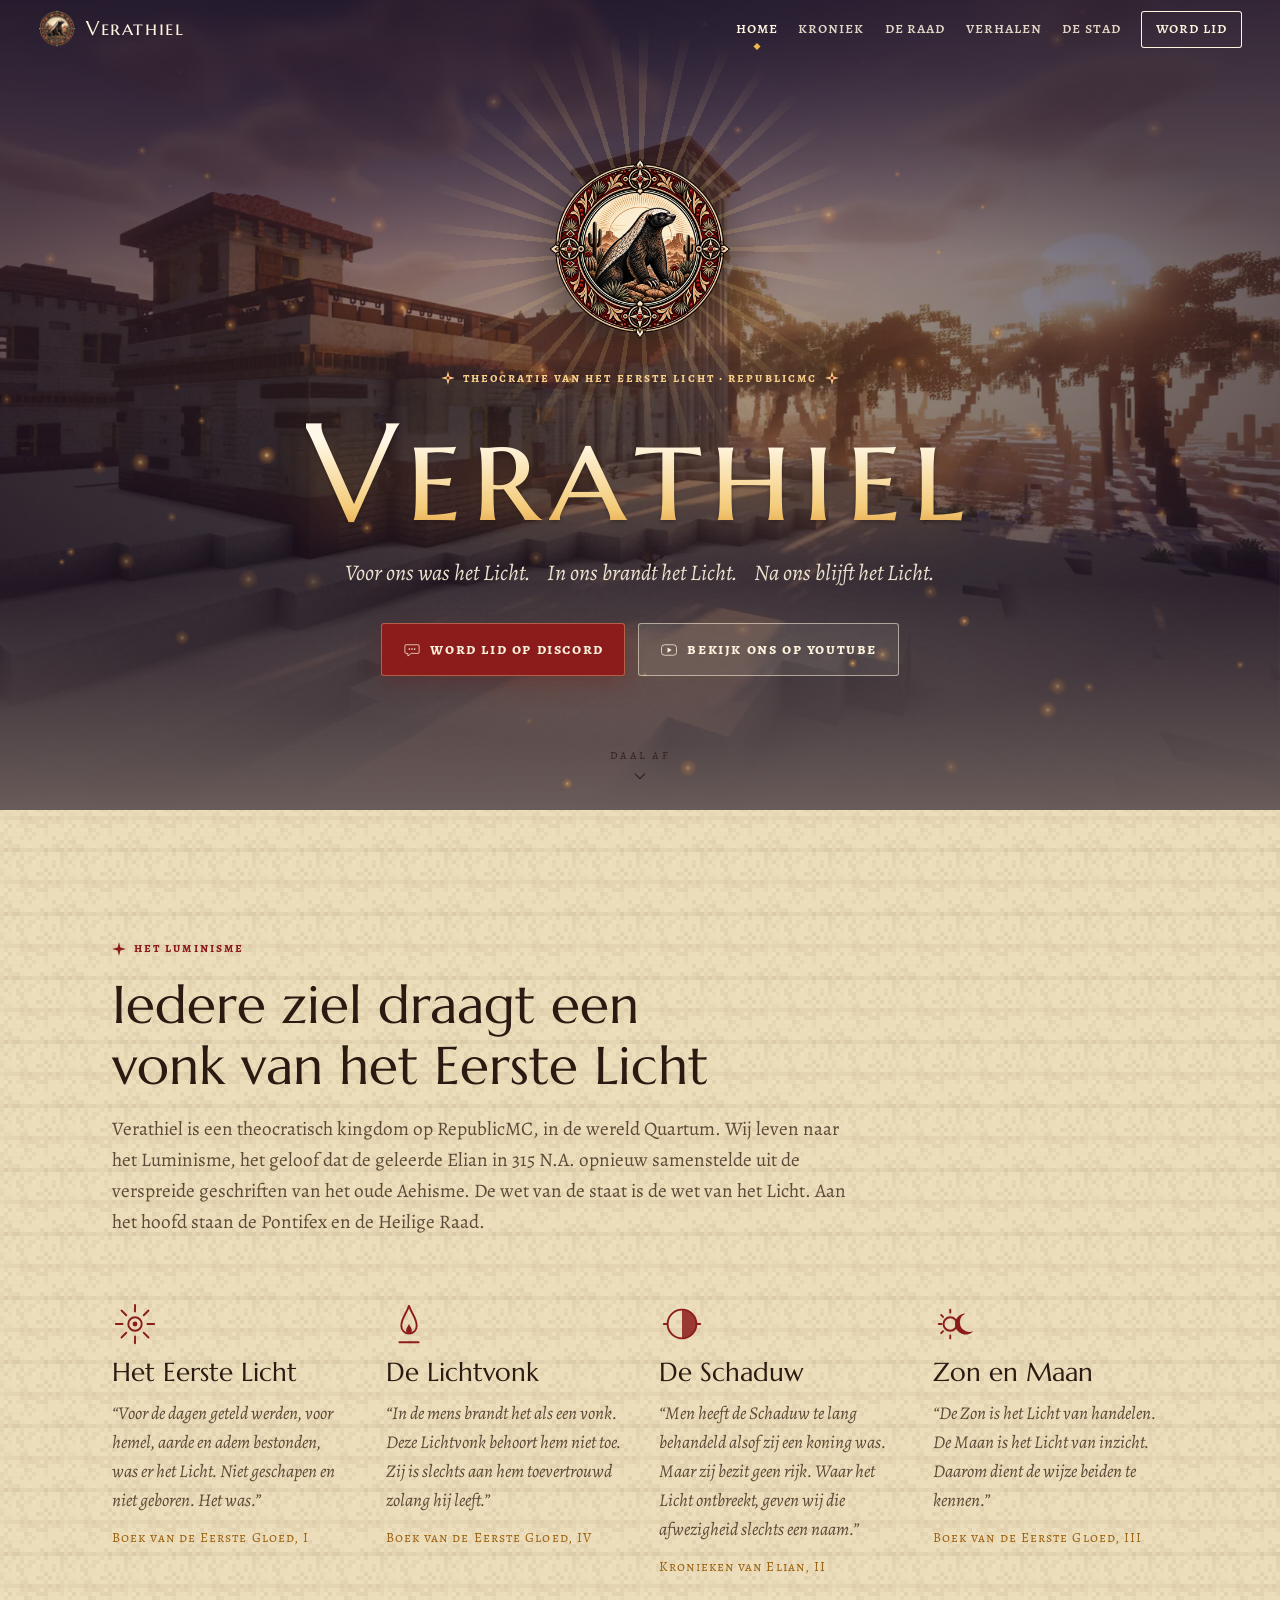
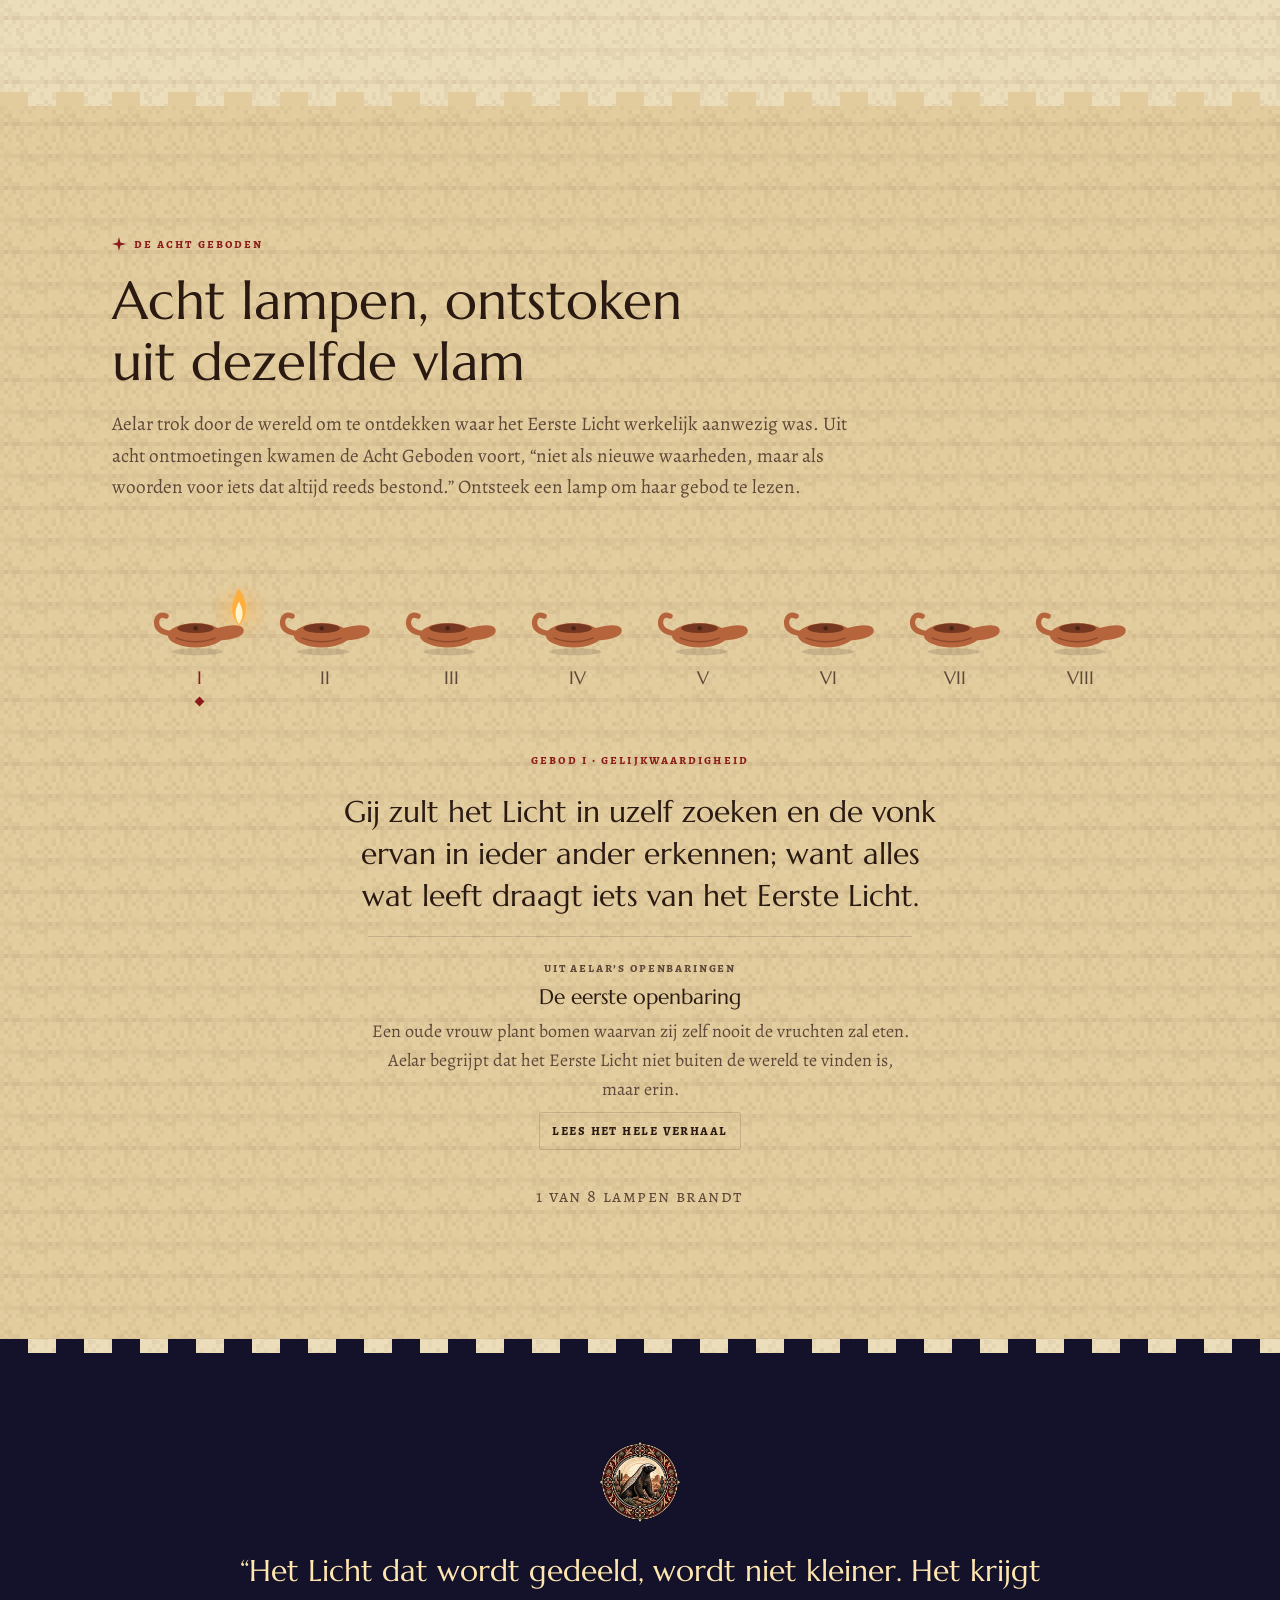
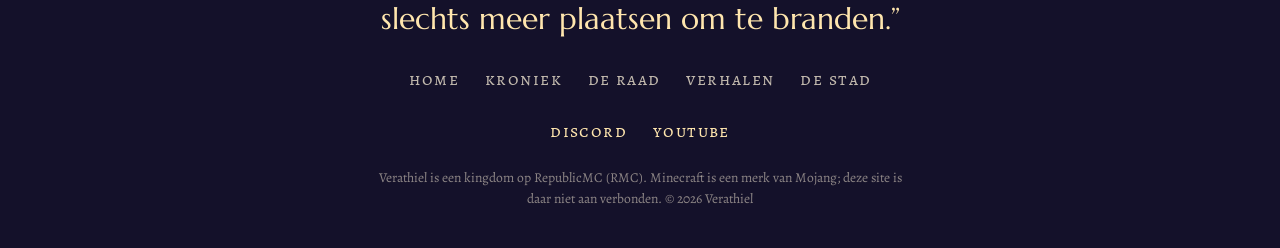
==== commit 291ea49a: "UPDATE : Info updated" ====
--- a/index.html
+++ b/index.html
@@ -17,8 +17,8 @@
       href="https://fonts.googleapis.com/css2?family=Alegreya:ital,wght@0,400;0,500;0,700;1,400;1,500&family=Alegreya+SC:wght@500;700&family=Marcellus&family=Marcellus+SC&display=swap"
     />
 
-    <script type="module" crossorigin src="./assets/home-CtMczJvd.js"></script>
-    <link rel="modulepreload" crossorigin href="./assets/gedeeld-qVtBO_b6.js">
+    <script type="module" crossorigin src="./assets/home-CsYpxfMi.js"></script>
+    <link rel="modulepreload" crossorigin href="./assets/gedeeld-BFH4uaKk.js">
     <link rel="modulepreload" crossorigin href="./assets/romeins-BL9bOCjB.js">
     <link rel="stylesheet" crossorigin href="./assets/gedeeld-DC3o7x7U.css">
     <link rel="stylesheet" crossorigin href="./assets/home-Bdl-aS_T.css">
@@ -136,8 +136,8 @@
               <svg class="pijler-icoon" aria-hidden="true"><use href="iconen.svg#schaduw" /></svg>
               <h3>De Schaduw</h3>
               <blockquote>
-                “Er zijn geen twee machten. Steek een lamp aan en de Schaduw wijkt. Daarom strijdt het Licht niet
-                tegen een vijand.”
+                “Men heeft de Schaduw te lang behandeld alsof zij een koning was. Maar zij bezit geen rijk. Waar het
+                Licht ontbreekt, geven wij die afwezigheid slechts een naam.”
               </blockquote>
               <p class="bron">Kronieken van Elian, II</p>
             </article>
@@ -165,9 +165,9 @@
             </p>
             <h2>Acht lampen, ontstoken uit dezelfde vlam</h2>
             <p class="intro">
-              Aelar de Vredesbrenger trok door de landen en schreef na elke ontmoeting één regel op. Wetten noemde
-              hij ze nooit: “Ik heb slechts gezien wat reeds voor ieder zichtbaar was.” Ontsteek een lamp om haar
-              gebod te lezen.
+              Aelar trok door de wereld om te ontdekken waar het Eerste Licht werkelijk aanwezig was. Uit acht
+              ontmoetingen kwamen de Acht Geboden voort, “niet als nieuwe waarheden, maar als woorden voor iets dat
+              altijd reeds bestond.” Ontsteek een lamp om haar gebod te lezen.
             </p>
           </div>
 
@@ -177,17 +177,17 @@
           <article class="gebod" id="gebod" role="tabpanel" aria-live="polite">
             <p class="gebod-nr" id="gebodNr">Gebod I · Gelijkwaardigheid</p>
             <blockquote class="gebod-tekst" id="gebodTekst">
-              Gij zult het Licht zoeken dat in u woont, en de vonk erkennen die in uw naaste brandt; want uit
-              hetzelfde Eerste Licht zijt gij allen voortgekomen.
+              Gij zult het Licht in uzelf zoeken en de vonk ervan in ieder ander erkennen; want alles wat leeft draagt
+              iets van het Eerste Licht.
             </blockquote>
             <div class="gebod-verhaal">
-              <p class="label">Uit De Leer van Aelar</p>
-              <h3 id="gebodVerhaal">De Vonk in de Ander</h3>
+              <p class="label">Uit Aelar’s Openbaringen</p>
+              <h3 id="gebodVerhaal">De eerste openbaring</h3>
               <p id="gebodKern">
-                Twee families leven al jaren in twist. Aelar ontsteekt acht lampen uit dezelfde vlam en vraagt:
-                “Ziet gij verschil in het Licht dat zij dragen?”
+                Een oude vrouw plant bomen waarvan zij zelf nooit de vruchten zal eten. Aelar begrijpt dat het Eerste
+                Licht niet buiten de wereld te vinden is, maar erin.
               </p>
-              <a class="knop knop-lijn knop-klein" id="gebodLees" href="verhalen.html#boek-2-deel-1">
+              <a class="knop knop-lijn knop-klein" id="gebodLees" href="verhalen.html#boek-2-deel-2">
                 lees het hele verhaal
               </a>
             </div>
@@ -199,10 +199,11 @@
           </div>
 
           <div class="alle-lampen kader" id="alleLampen" hidden>
-            <p class="label">De Acht Leringen van Aelar</p>
+            <p class="label">De terugkeer van Aelar</p>
             <p>
-              “Dit zijn geen woorden die mij gegeven zijn. Het Licht spreekt niet. Ik heb slechts gezien wat reeds
-              voor ieder zichtbaar was.”
+              Waar gij Licht vindt, versterk het.<br />
+              Waar gij Licht draagt, deel het.<br />
+              Waar gij Schaduw vindt, ontsteek een vlam.
             </p>
           </div>
         </div>
